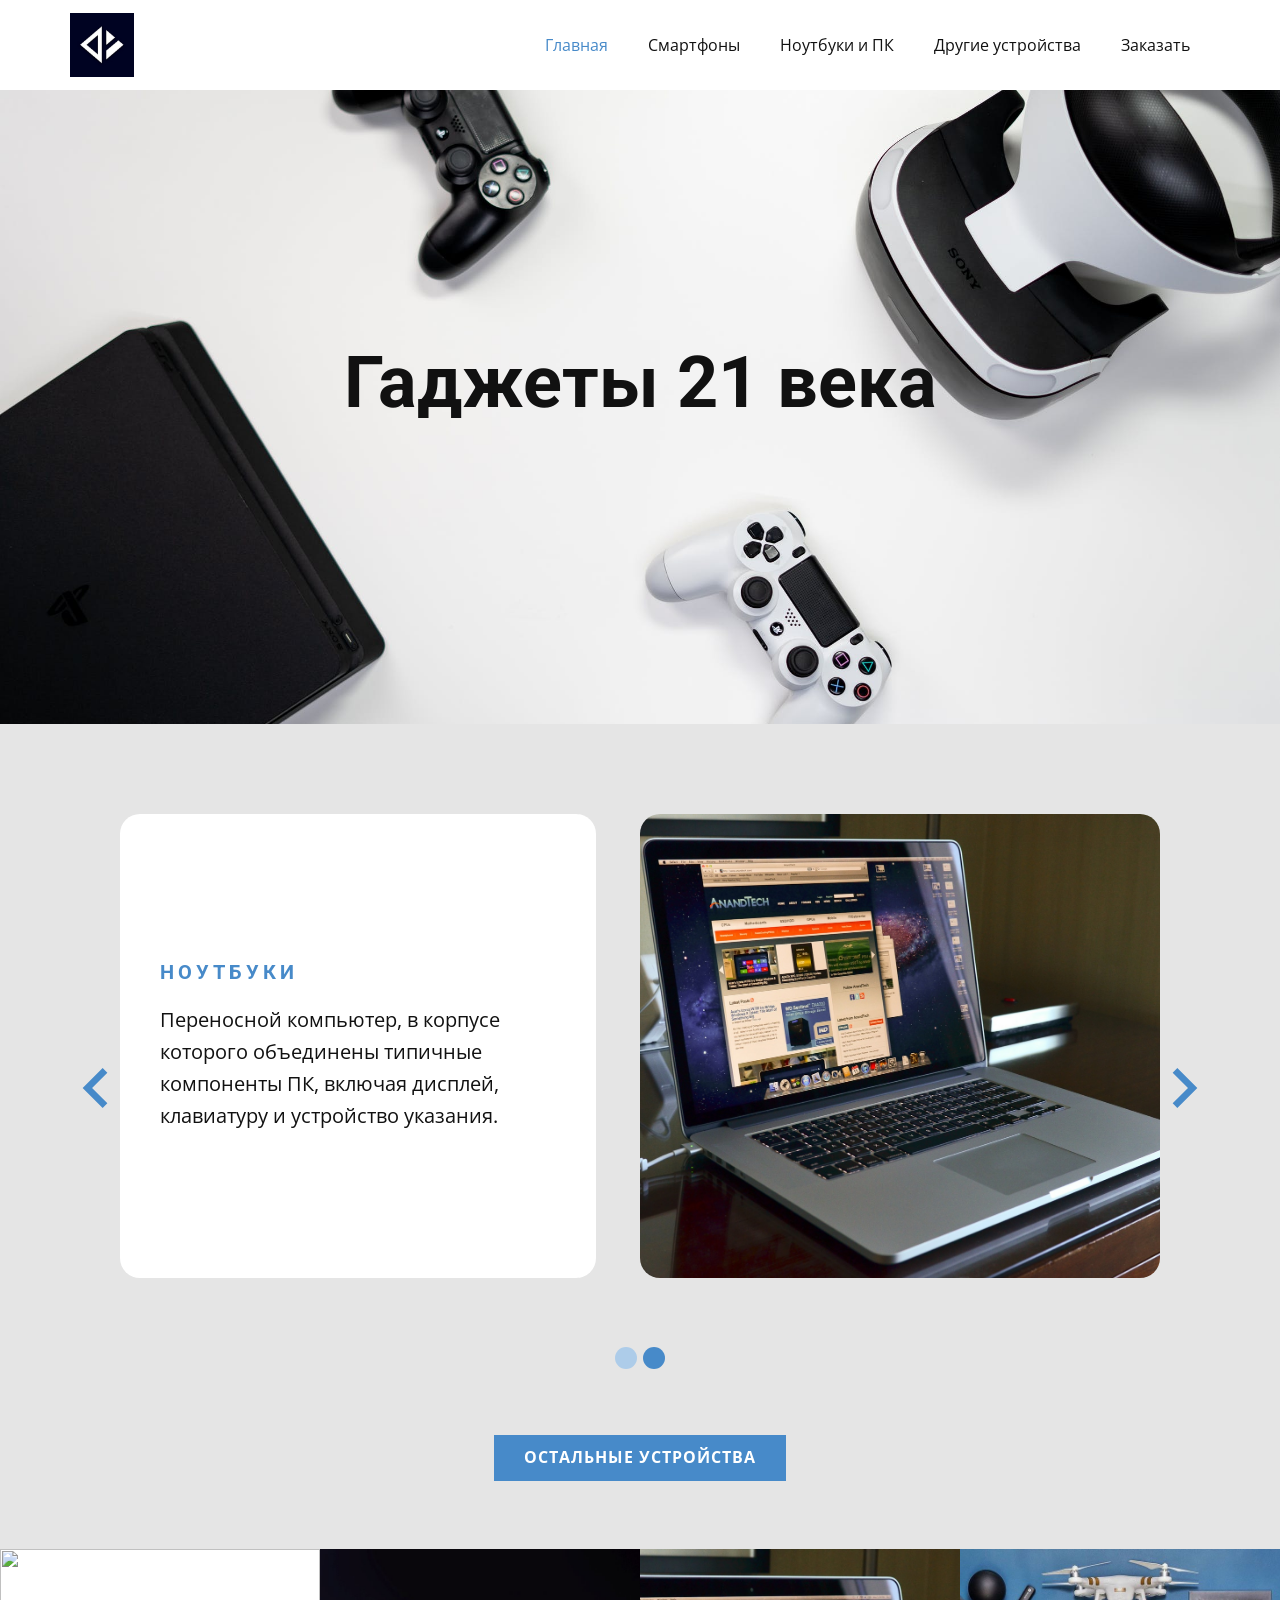
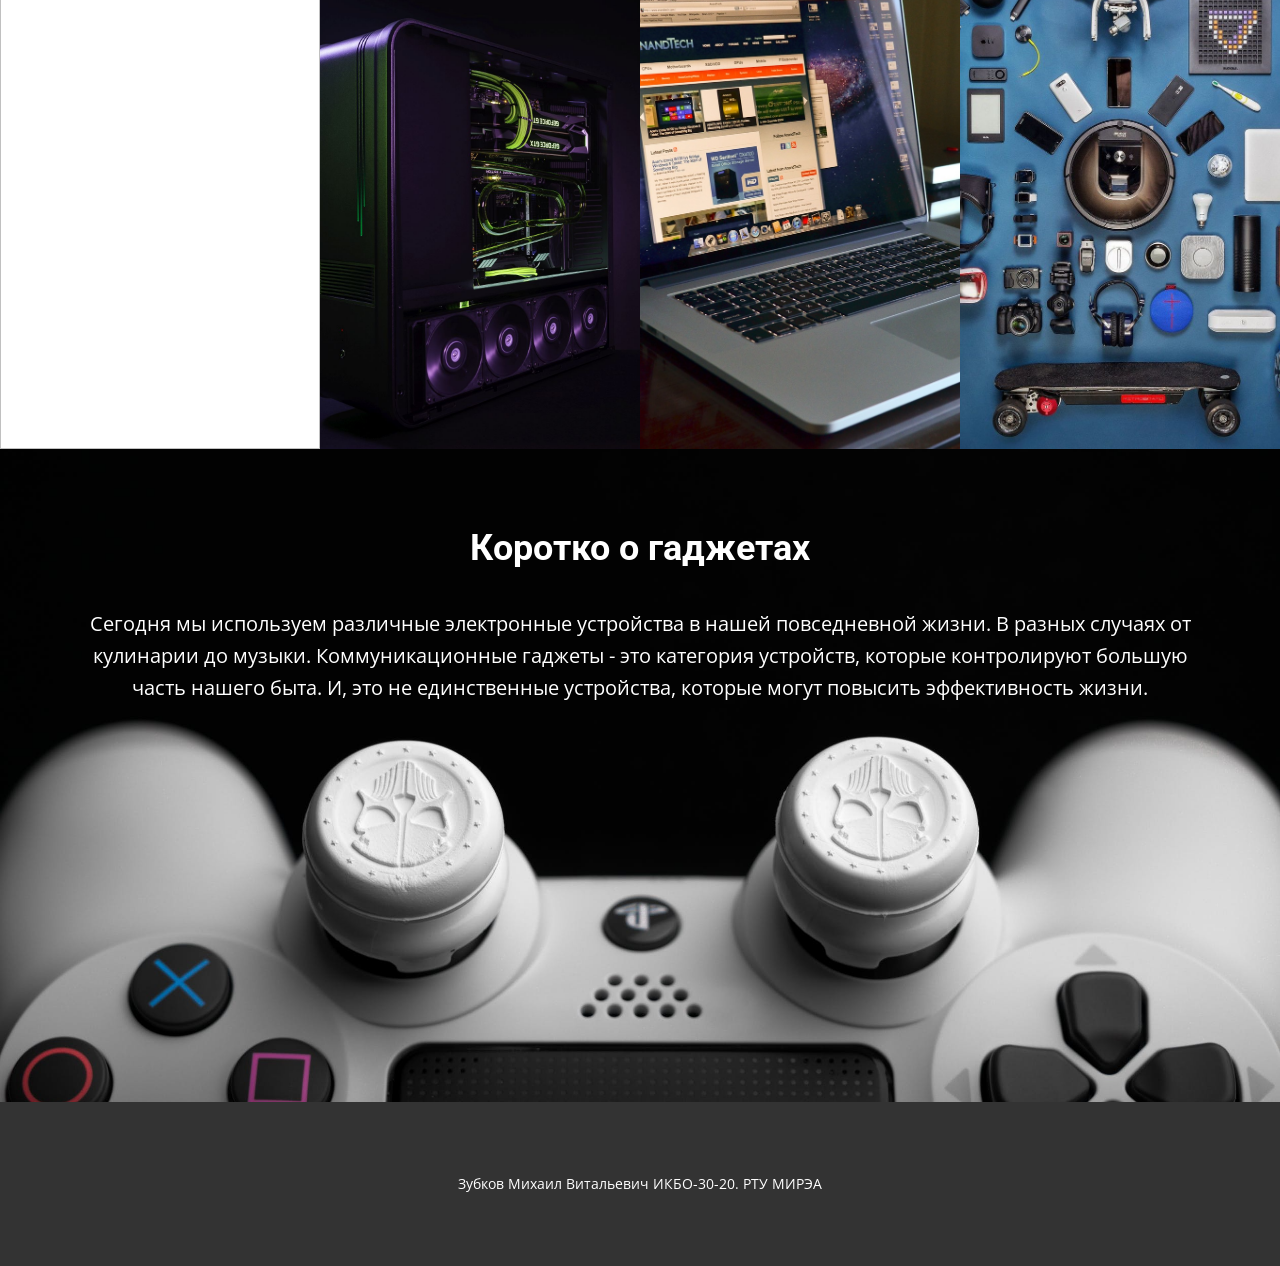
==== Главная.html @ f26ef7a9 "Make Site" ====
<!DOCTYPE html>
<html style="font-size: 16px;">
  <head>
    <meta name="viewport" content="width=device-width, initial-scale=1.0">
    <meta charset="utf-8">
    <meta name="keywords" content="Sign up and get fresh loot for popular games plus more, Our Story, Innovation in the gameindustry, Sign up and get fresh loot for popular games plus more, Game Gadgets, INTUITIVE, Download games and play free games every month.">
    <meta name="description" content="">
    <meta name="page_type" content="np-template-header-footer-from-plugin">
    <title>Главная</title>
    <link rel="stylesheet" href="nicepage.css" media="screen">
<link rel="stylesheet" href="Главная.css" media="screen">
    <script class="u-script" type="text/javascript" src="jquery.js" defer=""></script>
    <script class="u-script" type="text/javascript" src="nicepage.js" defer=""></script>
    <link id="u-theme-google-font" rel="stylesheet" href="https://fonts.googleapis.com/css?family=Roboto:100,100i,300,300i,400,400i,500,500i,700,700i,900,900i|Open+Sans:300,300i,400,400i,600,600i,700,700i,800,800i">
    
    <link rel="icon" href="https://manage.rtuitlab.dev/favicon.ico" type="image/x-icon">
    
    <script type="application/ld+json">{
		"@context": "http://schema.org",
		"@type": "Organization",
		"name": "",
		"logo": "images/MCTCVtNaCW6BbyiQyckxBPMwYhmwpcQS8bOUySHc8Q4OE2UVmwVtZSQzwDUkNX-sAagxTbqT9WUX7rdBka9RyM16.jpg"
}</script>
    <meta name="theme-color" content="#478ac9">
    <meta property="og:title" content="Главная">
    <meta property="og:type" content="website">
  </head>
  <body class="u-body"><header class="u-clearfix u-custom-color-1 u-header u-header" id="sec-bc69"><div class="u-clearfix u-sheet u-sheet-1">
        <div class="u-image u-logo u-image-1" data-image-width="200" data-image-height="200">
            <img src="images/MCTCVtNaCW6BbyiQyckxBPMwYhmwpcQS8bOUySHc8Q4OE2UVmwVtZSQzwDUkNX-sAagxTbqT9WUX7rdBka9RyM16.jpg" class="u-logo-image u-logo-image-1">
        </div>
        <nav class="u-menu u-menu-dropdown u-offcanvas u-menu-1">
          <div class="menu-collapse" style="font-size: 1rem; letter-spacing: 0px;">
            <a class="u-button-style u-custom-left-right-menu-spacing u-custom-padding-bottom u-custom-top-bottom-menu-spacing u-nav-link u-text-active-palette-1-base u-text-hover-palette-2-base" href="#">
              <svg><use xmlns:xlink="http://www.w3.org/1999/xlink" xlink:href="#menu-hamburger"></use></svg>
              <svg version="1.1" xmlns="http://www.w3.org/2000/svg" xmlns:xlink="http://www.w3.org/1999/xlink"><defs><symbol id="menu-hamburger" viewBox="0 0 16 16" style="width: 16px; height: 16px;"><rect y="1" width="16" height="2"></rect><rect y="7" width="16" height="2"></rect><rect y="13" width="16" height="2"></rect>
</symbol>
</defs></svg>
            </a>
          </div>
          <div class="u-custom-menu u-nav-container">
            <ul class="u-nav u-unstyled u-nav-1"><li class="u-nav-item"><a class="u-button-style u-nav-link u-text-active-palette-1-base u-text-hover-palette-2-base" href="Главная.html" style="padding: 10px 20px;">Главная</a>
                </li><li class="u-nav-item"><a class="u-button-style u-nav-link u-text-active-palette-1-base u-text-hover-palette-2-base" href="Смартфоны.html" style="padding: 10px 20px;">Смартфоны</a>
                </li><li class="u-nav-item"><a class="u-button-style u-nav-link u-text-active-palette-1-base u-text-hover-palette-2-base" href="Ноутбуки-и-ПК.html" style="padding: 10px 20px;">Ноутбуки и ПК</a>
                </li><li class="u-nav-item"><a class="u-button-style u-nav-link u-text-active-palette-1-base u-text-hover-palette-2-base" href="Другие-устройства.html" style="padding: 10px 20px;">Другие устройства</a>
                </li><li class="u-nav-item"><a class="u-button-style u-nav-link u-text-active-palette-1-base u-text-hover-palette-2-base" href="Заказать.html" style="padding: 10px 20px;">Заказать</a>
                </li></ul>
          </div>
          <div class="u-custom-menu u-nav-container-collapse">
            <div class="u-black u-container-style u-inner-container-layout u-opacity u-opacity-95 u-sidenav">
              <div class="u-inner-container-layout u-sidenav-overflow">
                <div class="u-menu-close"></div>
                <ul class="u-align-center u-nav u-popupmenu-items u-unstyled u-nav-2"><li class="u-nav-item"><a class="u-button-style u-nav-link" href="Главная.html" style="padding: 10px 20px;">Главная</a>
                    </li><li class="u-nav-item"><a class="u-button-style u-nav-link" href="Смартфоны.html" style="padding: 10px 20px;">Смартфоны</a>
                    </li><li class="u-nav-item"><a class="u-button-style u-nav-link" href="Ноутбуки-и-ПК.html" style="padding: 10px 20px;">Ноутбуки и ПК</a>
                    </li><li class="u-nav-item"><a class="u-button-style u-nav-link" href="Другие-устройства.html" style="padding: 10px 20px;">Другие устройства</a>
                    </li><li class="u-nav-item"><a class="u-button-style u-nav-link" href="Заказать.html" style="padding: 10px 20px;">Заказать</a>
                    </li></ul>
              </div>
            </div>
            <div class="u-black u-menu-overlay u-opacity u-opacity-70"></div>
          </div>
        </nav>
      </div></header>
    <section class="skrollable u-align-center u-clearfix u-image u-section-1" id="carousel_d30c" data-image-width="2250" data-image-height="1500">
      <div class="u-clearfix u-sheet u-sheet-1">
        <h2 class="u-text u-text-1">Гаджеты 21 века</h2>
      </div>
    </section>
    <section class="u-clearfix u-grey-10 u-section-2" id="carousel_ef70">
      <div class="u-clearfix u-sheet u-valign-middle-md u-valign-middle-sm u-valign-middle-xs u-valign-top-lg u-valign-top-xl u-sheet-1">
        <div id="carousel-8d1d" data-interval="3000" data-u-ride="carousel" class="u-carousel u-expanded-width u-slider u-slider-1">
          <ol class="u-absolute-hcenter u-carousel-indicators u-carousel-indicators-1">
            <li data-u-target="#carousel-8d1d" class="u-active u-active-palette-1-base u-hover-palette-1-base u-palette-1-light-2 u-shape-circle" data-u-slide-to="0" style="width: 22px; height: 22px;"></li>
            <li data-u-target="#carousel-8d1d" class="u-active-palette-1-base u-hover-palette-1-base u-palette-1-light-2 u-shape-circle" data-u-slide-to="1" style="width: 22px; height: 22px;"></li>
          </ol>
          <div class="u-carousel-inner" role="listbox">
            <div class="u-active u-carousel-item u-container-style u-slide">
              <div class="u-container-layout u-container-layout-1">
                <div class="u-align-center-md u-align-center-sm u-align-center-xs u-align-left-lg u-align-left-xl u-container-style u-expanded-width-md u-expanded-width-sm u-expanded-width-xs u-group u-radius-20 u-shape-round u-white u-group-1">
                  <div class="u-container-layout u-valign-middle u-container-layout-2">
                    <h3 class="u-text u-text-palette-1-base u-text-1">Телефоны</h3>
                    <p class="u-text u-text-2">Это аппарат, в котором функции сотовой связи сочетаются с функциями компьютера. Это умный телефон с функциями карманного компьютера.</p>
                  </div>
                </div>
                <img src="images/EE79bsfWsAcn0lu.jpg" alt="" class="u-expanded-width-md u-expanded-width-sm u-expanded-width-xs u-image u-image-round u-radius-20 u-image-1" data-image-width="1236" data-image-height="1600" data-href="Смартфоны.html" data-page-id="4600983">
              </div>
            </div>
            <div class="u-carousel-item u-container-style u-expanded-width u-slide">
              <div class="u-container-layout u-container-layout-3">
                <div class="u-align-center-md u-align-center-sm u-align-center-xs u-align-left-lg u-align-left-xl u-container-style u-expanded-width-md u-expanded-width-sm u-expanded-width-xs u-group u-radius-20 u-shape-round u-white u-group-2">
                  <div class="u-container-layout u-valign-middle u-container-layout-4">
                    <h3 class="u-text u-text-palette-1-base u-text-3">Ноутбуки</h3>
                    <p class="u-text u-text-4"> Переносной компьютер, в корпусе которого объединены типичные компоненты ПК, включая дисплей, клавиатуру и устройство указания.</p>
                  </div>
                </div>
                <img src="images/DSC_7407.jpg" alt="" class="u-expanded-width-md u-expanded-width-sm u-expanded-width-xs u-image u-image-round u-radius-20 u-image-2" data-image-width="1600" data-image-height="1059" data-href="Ноутбуки-и-ПК.html" data-page-id="82889008">
              </div>
            </div>
          </div>
          <a class="u-absolute-vcenter u-carousel-control u-carousel-control-prev u-spacing-5 u-text-palette-1-base u-carousel-control-1" href="#carousel-8d1d" role="button" data-u-slide="prev">
            <span aria-hidden="true">
              <svg viewBox="0 0 256 256"><g><polygon points="207.093,30.187 176.907,0 48.907,128 176.907,256 207.093,225.813 109.28,128"></polygon>
</g></svg>
            </span>
            <span class="sr-only">
              <svg viewBox="0 0 256 256"><g><polygon points="207.093,30.187 176.907,0 48.907,128 176.907,256 207.093,225.813 109.28,128"></polygon>
</g></svg>
            </span>
          </a>
          <a class="u-absolute-vcenter u-carousel-control u-carousel-control-next u-spacing-5 u-text-palette-1-base u-carousel-control-2" href="#carousel-8d1d" role="button" data-u-slide="next">
            <span aria-hidden="true">
              <svg viewBox="0 0 306 306"><g id="chevron-right"><polygon points="94.35,0 58.65,35.7 175.95,153 58.65,270.3 94.35,306 247.35,153"></polygon>
</g></svg>
            </span>
            <span class="sr-only">
              <svg viewBox="0 0 306 306"><g id="chevron-right"><polygon points="94.35,0 58.65,35.7 175.95,153 58.65,270.3 94.35,306 247.35,153"></polygon>
</g></svg>
            </span>
          </a>
        </div>
        <a href="Другие-устройства.html" data-page-id="16769671" class="u-align-center u-btn u-button-style u-hover-white u-palette-1-base u-btn-1">Остальные устройства</a>
      </div>
    </section>
    <section class="u-clearfix u-section-3" id="carousel_8992">
      <div class="u-expanded-width u-gallery u-layout-grid u-lightbox u-no-transition u-show-text-on-hover u-gallery-1">
        <div class="u-gallery-inner u-gallery-inner-1">
          <div class="u-effect-fade u-gallery-item" data-href="Смартфоны.html" data-page-id="4600983">
            <div class="u-back-slide" data-image-width="1391" data-image-height="1800">
              <img class="u-back-image u-expanded" src="https://pbs.twimg.com/media/EE79bsfWsAcn0lu.jpg:large">
            </div>
            <div class="u-over-slide u-shading u-over-slide-1">
              <h3 class="u-gallery-heading"></h3>
              <p class="u-gallery-text"></p>
            </div>
          </div>
          <div class="u-effect-fade u-gallery-item u-gallery-item-2" data-href="Ноутбуки-и-ПК.html" data-page-id="82889008">
            <div class="u-back-slide" data-image-width="2000" data-image-height="1500">
              <img class="u-back-image u-expanded" src="images/mbx-open.jpg">
            </div>
            <div class="u-over-slide u-shading u-over-slide-2">
              <h3 class="u-gallery-heading"></h3>
              <p class="u-gallery-text"></p>
            </div>
          </div>
          <div class="u-effect-fade u-gallery-item u-gallery-item-3" data-href="Ноутбуки-и-ПК.html" data-page-id="82889008">
            <div class="u-back-slide" data-image-width="1900" data-image-height="1258">
              <img class="u-back-image u-expanded" src="images/DSC_7407.jpg">
            </div>
            <div class="u-over-slide u-shading u-over-slide-3">
              <h3 class="u-gallery-heading"></h3>
              <p class="u-gallery-text"></p>
            </div>
          </div>
          <div class="u-effect-fade u-gallery-item" data-href="Другие-устройства.html" data-page-id="16769671">
            <div class="u-back-slide" data-image-width="1920" data-image-height="1280">
              <img class="u-back-image u-expanded" src="images/1550339761801.jpg">
            </div>
            <div class="u-over-slide u-shading u-over-slide-4">
              <h3 class="u-gallery-heading"></h3>
              <p class="u-gallery-text"></p>
            </div>
          </div>
        </div>
      </div>
    </section>
    <section class="u-align-center u-clearfix u-image u-section-4" id="carousel_924d" data-image-width="2520" data-image-height="1418">
      <div class="u-clearfix u-sheet u-sheet-1">
        <h2 class="u-text u-text-body-alt-color u-text-1">Коротко о гаджетах</h2>
        <p class="u-text u-text-white u-text-2"> Сегодня мы используем различные электронные устройства в нашей повседневной жизни. В разных случаях от кулинарии до музыки. Коммуникационные гаджеты - это категория устройств, которые контролируют большую часть нашего быта. И, это не единственные устройства, которые могут повысить эффективность жизни.</p>
      </div>
    </section>
    
    
    <footer class="u-align-center u-clearfix u-footer u-grey-80 u-footer" id="sec-95d5"><div class="u-clearfix u-sheet u-valign-middle u-sheet-1">
        <p class="u-small-text u-text u-text-variant u-text-1">Зубков Михаил Витальевич ИКБО-30-20. РТУ МИРЭА</p>
      </div></footer>
  </body>
</html>
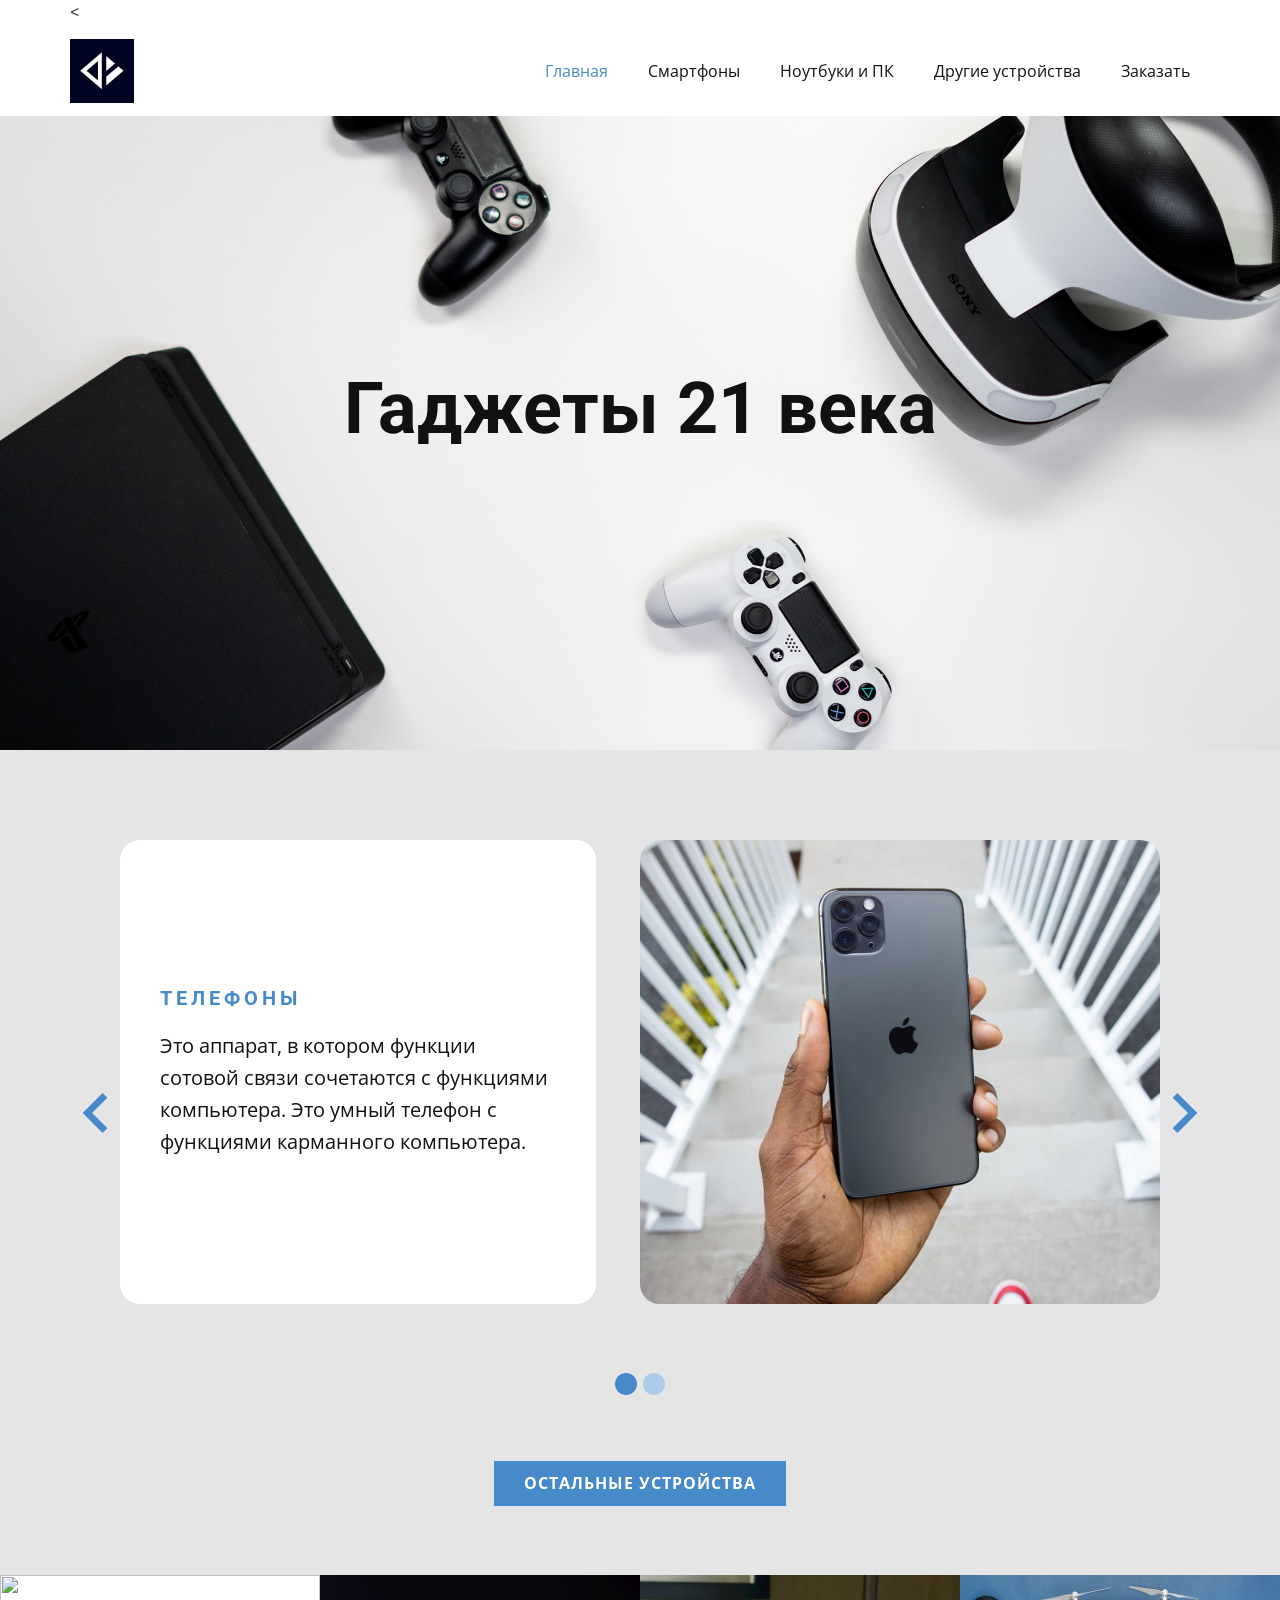
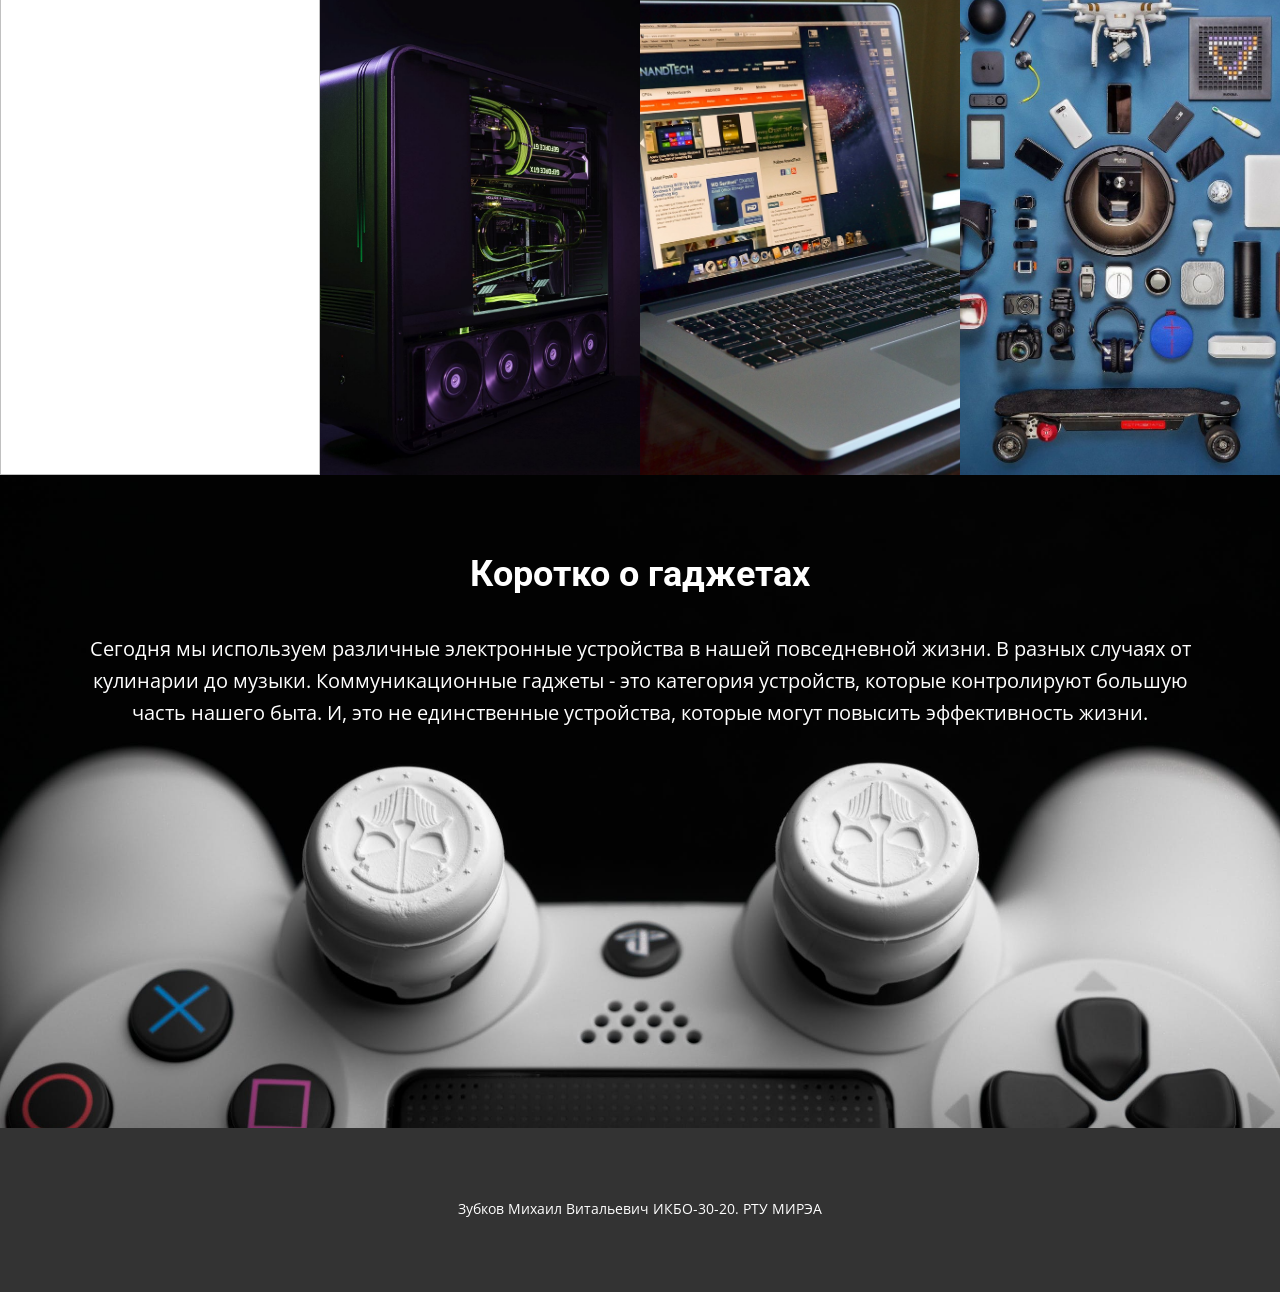
==== commit a21057f3: "Fix 5" ====
--- a/Главная.html
+++ b/Главная.html
@@ -26,9 +26,9 @@
     <meta property="og:type" content="website">
   </head>
   <body class="u-body"><header class="u-clearfix u-custom-color-1 u-header u-header" id="sec-bc69"><div class="u-clearfix u-sheet u-sheet-1">
-        <div class="u-image u-logo u-image-1" data-image-width="200" data-image-height="200">
+        <<a href="https://s1ngle0f.github.io/Site1" class="u-image u-logo u-image-1" data-image-width="200" data-image-height="200">
             <img src="images/MCTCVtNaCW6BbyiQyckxBPMwYhmwpcQS8bOUySHc8Q4OE2UVmwVtZSQzwDUkNX-sAagxTbqT9WUX7rdBka9RyM16.jpg" class="u-logo-image u-logo-image-1">
-        </div>
+        </a>
         <nav class="u-menu u-menu-dropdown u-offcanvas u-menu-1">
           <div class="menu-collapse" style="font-size: 1rem; letter-spacing: 0px;">
             <a class="u-button-style u-custom-left-right-menu-spacing u-custom-padding-bottom u-custom-top-bottom-menu-spacing u-nav-link u-text-active-palette-1-base u-text-hover-palette-2-base" href="#">
@@ -39,7 +39,8 @@
             </a>
           </div>
           <div class="u-custom-menu u-nav-container">
-            <ul class="u-nav u-unstyled u-nav-1"><li class="u-nav-item"><a class="u-button-style u-nav-link u-text-active-palette-1-base u-text-hover-palette-2-base" href="Главная.html" style="padding: 10px 20px;">Главная</a>
+            <ul class="u-nav u-unstyled u-nav-1">
+                <li class="u-nav-item"><a class="u-button-style u-nav-link u-text-active-palette-1-base u-text-hover-palette-2-base" href="Главная.html" style="padding: 10px 20px;">Главная</a>
                 </li><li class="u-nav-item"><a class="u-button-style u-nav-link u-text-active-palette-1-base u-text-hover-palette-2-base" href="Смартфоны.html" style="padding: 10px 20px;">Смартфоны</a>
                 </li><li class="u-nav-item"><a class="u-button-style u-nav-link u-text-active-palette-1-base u-text-hover-palette-2-base" href="Ноутбуки-и-ПК.html" style="padding: 10px 20px;">Ноутбуки и ПК</a>
                 </li><li class="u-nav-item"><a class="u-button-style u-nav-link u-text-active-palette-1-base u-text-hover-palette-2-base" href="Другие-устройства.html" style="padding: 10px 20px;">Другие устройства</a>
--- a/nicepage.css
+++ b/nicepage.css
@@ -1,101 +1,141 @@
-/*begin-commonstyles library*//*!
+/*begin-commonstyles library*/ /*!
  * froala_editor v4.0.6 (https://www.froala.com/wysiwyg-editor)
  * License https://froala.com/wysiwyg-editor/terms/
  * Copyright 2014-2021 Froala Labs
  */
 
 .fr-clearfix::after {
-  clear: both;
-  display: block;
-  content: "";
-  height: 0; }
+    clear: both;
+    display: block;
+    content: "";
+    height: 0;
+}
 
 .fr-hide-by-clipping {
-  position: absolute;
-  width: 1px;
-  height: 1px;
-  padding: 0;
-  margin: -1px;
-  overflow: hidden;
-  clip: rect(0, 0, 0, 0);
-  border: 0; }
+    position: absolute;
+    width: 1px;
+    height: 1px;
+    padding: 0;
+    margin: -1px;
+    overflow: hidden;
+    clip: rect(0, 0, 0, 0);
+    border: 0;
+}
 
 .fr-view img.fr-rounded, .fr-view .fr-img-caption.fr-rounded img {
-  border-radius: 10px;
-  -moz-border-radius: 10px;
-  -webkit-border-radius: 10px;
-  -moz-background-clip: padding;
-  -webkit-background-clip: padding-box;
-  background-clip: padding-box; }
+    border-radius: 10px;
+    -moz-border-radius: 10px;
+    -webkit-border-radius: 10px;
+    -moz-background-clip: padding;
+    -webkit-background-clip: padding-box;
+    background-clip: padding-box;
+}
 
 .fr-view img.fr-shadow, .fr-view .fr-img-caption.fr-shadow img {
-  -webkit-box-shadow: 10px 10px 5px 0px #cccccc;
-  -moz-box-shadow: 10px 10px 5px 0px #cccccc;
-  box-shadow: 10px 10px 5px 0px #cccccc; }
+    -webkit-box-shadow: 10px 10px 5px 0px #cccccc;
+    -moz-box-shadow: 10px 10px 5px 0px #cccccc;
+    box-shadow: 10px 10px 5px 0px #cccccc;
+}
 
 .fr-view img.fr-bordered, .fr-view .fr-img-caption.fr-bordered img {
-  border: solid 5px #CCC; }
+    border: solid 5px #CCC;
+}
 
 .fr-view img.fr-bordered {
-  -webkit-box-sizing: content-box;
-  -moz-box-sizing: content-box;
-  box-sizing: content-box; }
+    -webkit-box-sizing: content-box;
+    -moz-box-sizing: content-box;
+    box-sizing: content-box;
+}
 
 .fr-view .fr-img-caption.fr-bordered img {
-  -webkit-box-sizing: border-box;
-  -moz-box-sizing: border-box;
-  box-sizing: border-box; }
+    -webkit-box-sizing: border-box;
+    -moz-box-sizing: border-box;
+    box-sizing: border-box;
+}
 
 .fr-view {
-  word-wrap: break-word; }
-  .fr-view span[style~="color:"] a {
-    color: inherit; }
-  .fr-view strong {
-    font-weight: 700; }
-  .fr-view table[border='0'] td:not([class]), .fr-view table[border='0'] th:not([class]), .fr-view table[border='0'] td[class=""], .fr-view table[border='0'] th[class=""] {
-    border-width: 0px; }
-  .fr-view table {
-    border: none;
-    border-collapse: collapse;
-    empty-cells: show;
-    max-width: 100%; }
-    .fr-view table td {
-      min-width: 5px; }
-    .fr-view table.fr-dashed-borders td, .fr-view table.fr-dashed-borders th {
-      border-style: dashed; }
-    .fr-view table.fr-alternate-rows tbody tr:nth-child(2n) {
-      background: whitesmoke; }
-    .fr-view table td, .fr-view table th {
-      border: 1px solid #DDD; }
-      .fr-view table td:empty, .fr-view table th:empty {
-        height: 20px; }
-      .fr-view table td.fr-highlighted, .fr-view table th.fr-highlighted {
-        border: 1px double red; }
-      .fr-view table td.fr-thick, .fr-view table th.fr-thick {
-        border-width: 2px; }
-    .fr-view table th {
-      background: #ececec; }
-  .fr-view hr {
-    clear: both;
-    user-select: none;
-    -o-user-select: none;
-    -moz-user-select: none;
-    -khtml-user-select: none;
-    -webkit-user-select: none;
-    -ms-user-select: none;
-    break-after: always;
-    page-break-after: always; }
-  .fr-view .fr-file {
-    position: relative; }
-    .fr-view .fr-file::after {
-      position: relative;
-      content: "\1F4CE";
-      font-weight: normal; }
-  .fr-view pre {
-    white-space: pre-wrap;
     word-wrap: break-word;
-    overflow: visible; }
-/*  .fr-view[dir="rtl"] blockquote {
+}
+
+    .fr-view span[style~="color:"] a {
+        color: inherit;
+    }
+
+    .fr-view strong {
+        font-weight: 700;
+    }
+
+    .fr-view table[border='0'] td:not([class]), .fr-view table[border='0'] th:not([class]), .fr-view table[border='0'] td[class=""], .fr-view table[border='0'] th[class=""] {
+        border-width: 0px;
+    }
+
+    .fr-view table {
+        border: none;
+        border-collapse: collapse;
+        empty-cells: show;
+        max-width: 100%;
+    }
+
+        .fr-view table td {
+            min-width: 5px;
+        }
+
+        .fr-view table.fr-dashed-borders td, .fr-view table.fr-dashed-borders th {
+            border-style: dashed;
+        }
+
+        .fr-view table.fr-alternate-rows tbody tr:nth-child(2n) {
+            background: whitesmoke;
+        }
+
+        .fr-view table td, .fr-view table th {
+            border: 1px solid #DDD;
+        }
+
+            .fr-view table td:empty, .fr-view table th:empty {
+                height: 20px;
+            }
+
+            .fr-view table td.fr-highlighted, .fr-view table th.fr-highlighted {
+                border: 1px double red;
+            }
+
+            .fr-view table td.fr-thick, .fr-view table th.fr-thick {
+                border-width: 2px;
+            }
+
+        .fr-view table th {
+            background: #ececec;
+        }
+
+    .fr-view hr {
+        clear: both;
+        user-select: none;
+        -o-user-select: none;
+        -moz-user-select: none;
+        -khtml-user-select: none;
+        -webkit-user-select: none;
+        -ms-user-select: none;
+        break-after: always;
+        page-break-after: always;
+    }
+
+    .fr-view .fr-file {
+        position: relative;
+    }
+
+        .fr-view .fr-file::after {
+            position: relative;
+            content: "\1F4CE";
+            font-weight: normal;
+        }
+
+    .fr-view pre {
+        white-space: pre-wrap;
+        word-wrap: break-word;
+        overflow: visible;
+    }
+    /*  .fr-view[dir="rtl"] blockquote {
     border-left: none;
     border-right: solid 2px #5E35B1;
     margin-right: 0;
@@ -116,251 +156,364 @@
       .fr-view blockquote blockquote blockquote {
         border-color: #43A047;
         color: #43A047; } */
-  .fr-view span.fr-emoticon {
-    font-weight: normal;
-    font-family: "Apple Color Emoji","Segoe UI Emoji","NotoColorEmoji","Segoe UI Symbol","Android Emoji","EmojiSymbols";
-    display: inline;
-    line-height: 0; }
-    .fr-view span.fr-emoticon.fr-emoticon-img {
-      background-repeat: no-repeat !important;
-      font-size: inherit;
-      height: 1em;
-      width: 1em;
-      min-height: 20px;
-      min-width: 20px;
-      display: inline-block;
-      margin: -.1em .1em .1em;
-      line-height: 1;
-      vertical-align: middle; }
-  .fr-view .fr-text-gray {
-    color: #AAA !important; }
-  .fr-view .fr-text-bordered {
-    border-top: solid 1px #222;
-    border-bottom: solid 1px #222;
-    padding: 10px 0; }
-  .fr-view .fr-text-spaced {
-    letter-spacing: 1px; }
-  .fr-view .fr-text-uppercase {
-    text-transform: uppercase; }
-  .fr-view .fr-class-highlighted {
-    background-color: #ffff00; }
-  .fr-view .fr-class-code {
-    border-color: #cccccc;
-    border-radius: 2px;
-    -moz-border-radius: 2px;
-    -webkit-border-radius: 2px;
-    -moz-background-clip: padding;
-    -webkit-background-clip: padding-box;
-    background-clip: padding-box;
-    background: #f5f5f5;
-    padding: 10px;
-    font-family: "Courier New", Courier, monospace; }
-  .fr-view .fr-class-transparency {
-    opacity: 0.5; }
-  .fr-view img {
-    position: relative;
-    max-width: 100%; }
-    .fr-view img.fr-dib {
-      margin: 10px auto;
-      display: block;
-      float: none;
-      vertical-align: top; }
-      .fr-view img.fr-dib.fr-fil {
-        margin-left: 0;
-        text-align: left; }
-      .fr-view img.fr-dib.fr-fir {
-        margin-right: 0;
-        text-align: right; }
-    .fr-view img.fr-dii {
-      display: inline-block;
-      float: none;
-      vertical-align: bottom;
-      margin-left: 5px;
-      margin-right: 5px;
-      max-width: calc(100% - (2 * 5px)); }
-      .fr-view img.fr-dii.fr-fil {
-        float: left;
-        margin: 10px 15px 10px 0;
-        max-width: calc(100% - 5px); }
-      .fr-view img.fr-dii.fr-fir {
-        float: right;
-        margin: 10px 0 10px 15px;
-        max-width: calc(100% - 5px); }
-  .fr-view span.fr-img-caption {
-    position: relative;
-    max-width: 100%; }
-    .fr-view span.fr-img-caption.fr-dib {
-      margin: 5px auto;
-      display: block;
-      float: none;
-      vertical-align: top; }
-      .fr-view span.fr-img-caption.fr-dib.fr-fil {
-        margin-left: 0;
-        text-align: left; }
-      .fr-view span.fr-img-caption.fr-dib.fr-fir {
-        margin-right: 0;
-        text-align: right; }
-    .fr-view span.fr-img-caption.fr-dii {
-      display: inline-block;
-      float: none;
-      vertical-align: bottom;
-      margin-left: 5px;
-      margin-right: 5px;
-      max-width: calc(100% - (2 * 5px)); }
-      .fr-view span.fr-img-caption.fr-dii.fr-fil {
-        float: left;
-        margin: 5px 5px 5px 0;
-        max-width: calc(100% - 5px); }
-      .fr-view span.fr-img-caption.fr-dii.fr-fir {
-        float: right;
-        margin: 5px 0 5px 5px;
-        max-width: calc(100% - 5px); }
-  .fr-view .fr-video {
-    text-align: center;
-    position: relative; }
-    .fr-view .fr-video.fr-rv {
-      padding-bottom: 56.25%;
-      padding-top: 30px;
-      height: 0;
-      overflow: hidden; }
-      .fr-view .fr-video.fr-rv > iframe, .fr-view .fr-video.fr-rv object, .fr-view .fr-video.fr-rv embed {
-        position: absolute !important;
-        top: 0;
-        left: 0;
-        width: 100%;
-        height: 100%; }
-    .fr-view .fr-video > * {
-      -webkit-box-sizing: content-box;
-      -moz-box-sizing: content-box;
-      box-sizing: content-box;
-      max-width: 100%;
-      border: none; }
-    .fr-view .fr-video.fr-dvb {
-      display: block;
-      clear: both; }
-      .fr-view .fr-video.fr-dvb.fr-fvl {
-        text-align: left; }
-      .fr-view .fr-video.fr-dvb.fr-fvr {
-        text-align: right; }
-    .fr-view .fr-video.fr-dvi {
-      display: inline-block; }
-      .fr-view .fr-video.fr-dvi.fr-fvl {
-        float: left; }
-      .fr-view .fr-video.fr-dvi.fr-fvr {
-        float: right; }
-  .fr-view a.fr-strong {
-    font-weight: 700; }
-  .fr-view a.fr-green {
-    color: green; }
-  .fr-view .fr-img-caption {
-    text-align: center; }
-    .fr-view .fr-img-caption .fr-img-wrap {
-      padding: 0;
-      margin: auto;
-      text-align: center;
-      width: 100%; }
-      .fr-view .fr-img-caption .fr-img-wrap a {
-        display: block; }
-      .fr-view .fr-img-caption .fr-img-wrap img {
-        display: block;
-        margin: auto;
-        width: 100%; }
-      .fr-view .fr-img-caption .fr-img-wrap > span {
-        margin: auto;
-        display: block;
-        padding: 5px 5px 10px;
-        font-size: 14px;
-        font-weight: initial;
-        -webkit-box-sizing: border-box;
-        -moz-box-sizing: border-box;
-        box-sizing: border-box;
-        -webkit-opacity: 0.9;
-        -moz-opacity: 0.9;
-        opacity: 0.9;
-        -ms-filter: "progid:DXImageTransform.Microsoft.Alpha(Opacity=0)";
-        width: 100%;
-        text-align: center; }
-  .fr-view button.fr-rounded, .fr-view input.fr-rounded, .fr-view textarea.fr-rounded {
-    border-radius: 10px;
-    -moz-border-radius: 10px;
-    -webkit-border-radius: 10px;
-    -moz-background-clip: padding;
-    -webkit-background-clip: padding-box;
-    background-clip: padding-box; }
-  .fr-view button.fr-large, .fr-view input.fr-large, .fr-view textarea.fr-large {
-    font-size: 24px; }
+    .fr-view span.fr-emoticon {
+        font-weight: normal;
+        font-family: "Apple Color Emoji","Segoe UI Emoji","NotoColorEmoji","Segoe UI Symbol","Android Emoji","EmojiSymbols";
+        display: inline;
+        line-height: 0;
+    }
+
+        .fr-view span.fr-emoticon.fr-emoticon-img {
+            background-repeat: no-repeat !important;
+            font-size: inherit;
+            height: 1em;
+            width: 1em;
+            min-height: 20px;
+            min-width: 20px;
+            display: inline-block;
+            margin: -.1em .1em .1em;
+            line-height: 1;
+            vertical-align: middle;
+        }
+
+    .fr-view .fr-text-gray {
+        color: #AAA !important;
+    }
+
+    .fr-view .fr-text-bordered {
+        border-top: solid 1px #222;
+        border-bottom: solid 1px #222;
+        padding: 10px 0;
+    }
+
+    .fr-view .fr-text-spaced {
+        letter-spacing: 1px;
+    }
+
+    .fr-view .fr-text-uppercase {
+        text-transform: uppercase;
+    }
+
+    .fr-view .fr-class-highlighted {
+        background-color: #ffff00;
+    }
+
+    .fr-view .fr-class-code {
+        border-color: #cccccc;
+        border-radius: 2px;
+        -moz-border-radius: 2px;
+        -webkit-border-radius: 2px;
+        -moz-background-clip: padding;
+        -webkit-background-clip: padding-box;
+        background-clip: padding-box;
+        background: #f5f5f5;
+        padding: 10px;
+        font-family: "Courier New", Courier, monospace;
+    }
+
+    .fr-view .fr-class-transparency {
+        opacity: 0.5;
+    }
+
+    .fr-view img {
+        position: relative;
+        max-width: 100%;
+    }
+
+        .fr-view img.fr-dib {
+            margin: 10px auto;
+            display: block;
+            float: none;
+            vertical-align: top;
+        }
+
+            .fr-view img.fr-dib.fr-fil {
+                margin-left: 0;
+                text-align: left;
+            }
+
+            .fr-view img.fr-dib.fr-fir {
+                margin-right: 0;
+                text-align: right;
+            }
+
+        .fr-view img.fr-dii {
+            display: inline-block;
+            float: none;
+            vertical-align: bottom;
+            margin-left: 5px;
+            margin-right: 5px;
+            max-width: calc(100% - (2 * 5px));
+        }
+
+            .fr-view img.fr-dii.fr-fil {
+                float: left;
+                margin: 10px 15px 10px 0;
+                max-width: calc(100% - 5px);
+            }
+
+            .fr-view img.fr-dii.fr-fir {
+                float: right;
+                margin: 10px 0 10px 15px;
+                max-width: calc(100% - 5px);
+            }
+
+    .fr-view span.fr-img-caption {
+        position: relative;
+        max-width: 100%;
+    }
+
+        .fr-view span.fr-img-caption.fr-dib {
+            margin: 5px auto;
+            display: block;
+            float: none;
+            vertical-align: top;
+        }
+
+            .fr-view span.fr-img-caption.fr-dib.fr-fil {
+                margin-left: 0;
+                text-align: left;
+            }
+
+            .fr-view span.fr-img-caption.fr-dib.fr-fir {
+                margin-right: 0;
+                text-align: right;
+            }
+
+        .fr-view span.fr-img-caption.fr-dii {
+            display: inline-block;
+            float: none;
+            vertical-align: bottom;
+            margin-left: 5px;
+            margin-right: 5px;
+            max-width: calc(100% - (2 * 5px));
+        }
+
+            .fr-view span.fr-img-caption.fr-dii.fr-fil {
+                float: left;
+                margin: 5px 5px 5px 0;
+                max-width: calc(100% - 5px);
+            }
+
+            .fr-view span.fr-img-caption.fr-dii.fr-fir {
+                float: right;
+                margin: 5px 0 5px 5px;
+                max-width: calc(100% - 5px);
+            }
+
+    .fr-view .fr-video {
+        text-align: center;
+        position: relative;
+    }
+
+        .fr-view .fr-video.fr-rv {
+            padding-bottom: 56.25%;
+            padding-top: 30px;
+            height: 0;
+            overflow: hidden;
+        }
+
+            .fr-view .fr-video.fr-rv > iframe, .fr-view .fr-video.fr-rv object, .fr-view .fr-video.fr-rv embed {
+                position: absolute !important;
+                top: 0;
+                left: 0;
+                width: 100%;
+                height: 100%;
+            }
+
+        .fr-view .fr-video > * {
+            -webkit-box-sizing: content-box;
+            -moz-box-sizing: content-box;
+            box-sizing: content-box;
+            max-width: 100%;
+            border: none;
+        }
+
+        .fr-view .fr-video.fr-dvb {
+            display: block;
+            clear: both;
+        }
+
+            .fr-view .fr-video.fr-dvb.fr-fvl {
+                text-align: left;
+            }
+
+            .fr-view .fr-video.fr-dvb.fr-fvr {
+                text-align: right;
+            }
+
+        .fr-view .fr-video.fr-dvi {
+            display: inline-block;
+        }
+
+            .fr-view .fr-video.fr-dvi.fr-fvl {
+                float: left;
+            }
+
+            .fr-view .fr-video.fr-dvi.fr-fvr {
+                float: right;
+            }
+
+    .fr-view a.fr-strong {
+        font-weight: 700;
+    }
+
+    .fr-view a.fr-green {
+        color: green;
+    }
+
+    .fr-view .fr-img-caption {
+        text-align: center;
+    }
+
+        .fr-view .fr-img-caption .fr-img-wrap {
+            padding: 0;
+            margin: auto;
+            text-align: center;
+            width: 100%;
+        }
+
+            .fr-view .fr-img-caption .fr-img-wrap a {
+                display: block;
+            }
+
+            .fr-view .fr-img-caption .fr-img-wrap img {
+                display: block;
+                margin: auto;
+                width: 100%;
+            }
+
+            .fr-view .fr-img-caption .fr-img-wrap > span {
+                margin: auto;
+                display: block;
+                padding: 5px 5px 10px;
+                font-size: 14px;
+                font-weight: initial;
+                -webkit-box-sizing: border-box;
+                -moz-box-sizing: border-box;
+                box-sizing: border-box;
+                -webkit-opacity: 0.9;
+                -moz-opacity: 0.9;
+                opacity: 0.9;
+                -ms-filter: "progid:DXImageTransform.Microsoft.Alpha(Opacity=0)";
+                width: 100%;
+                text-align: center;
+            }
+
+    .fr-view button.fr-rounded, .fr-view input.fr-rounded, .fr-view textarea.fr-rounded {
+        border-radius: 10px;
+        -moz-border-radius: 10px;
+        -webkit-border-radius: 10px;
+        -moz-background-clip: padding;
+        -webkit-background-clip: padding-box;
+        background-clip: padding-box;
+    }
+
+    .fr-view button.fr-large, .fr-view input.fr-large, .fr-view textarea.fr-large {
+        font-size: 24px;
+    }
 
 /**
  * Image style.
  */
 a.fr-view.fr-strong {
-  font-weight: 700; }
+    font-weight: 700;
+}
+
 a.fr-view.fr-green {
-  color: green; }
+    color: green;
+}
 
 /**
  * Link style.
  */
 img.fr-view {
-  position: relative;
-  max-width: 100%; }
-  img.fr-view.fr-dib {
-    margin: 5px auto;
-    display: block;
-    float: none;
-    vertical-align: top; }
-    img.fr-view.fr-dib.fr-fil {
-      margin-left: 0;
-      text-align: left; }
-    img.fr-view.fr-dib.fr-fir {
-      margin-right: 0;
-      text-align: right; }
-  img.fr-view.fr-dii {
-    display: inline-block;
-    float: none;
-    vertical-align: bottom;
-    margin-left: 5px;
-    margin-right: 5px;
-    max-width: calc(100% - (2 * 5px)); }
-    img.fr-view.fr-dii.fr-fil {
-      float: left;
-      margin: 5px 5px 5px 0;
-      max-width: calc(100% - 5px); }
-    img.fr-view.fr-dii.fr-fir {
-      float: right;
-      margin: 5px 0 5px 5px;
-      max-width: calc(100% - 5px); }
+    position: relative;
+    max-width: 100%;
+}
+
+    img.fr-view.fr-dib {
+        margin: 5px auto;
+        display: block;
+        float: none;
+        vertical-align: top;
+    }
+
+        img.fr-view.fr-dib.fr-fil {
+            margin-left: 0;
+            text-align: left;
+        }
+
+        img.fr-view.fr-dib.fr-fir {
+            margin-right: 0;
+            text-align: right;
+        }
+
+    img.fr-view.fr-dii {
+        display: inline-block;
+        float: none;
+        vertical-align: bottom;
+        margin-left: 5px;
+        margin-right: 5px;
+        max-width: calc(100% - (2 * 5px));
+    }
+
+        img.fr-view.fr-dii.fr-fil {
+            float: left;
+            margin: 5px 5px 5px 0;
+            max-width: calc(100% - 5px);
+        }
+
+        img.fr-view.fr-dii.fr-fir {
+            float: right;
+            margin: 5px 0 5px 5px;
+            max-width: calc(100% - 5px);
+        }
 
 span.fr-img-caption.fr-view {
-  position: relative;
-  max-width: 100%; }
-  span.fr-img-caption.fr-view.fr-dib {
-    margin: 5px auto;
-    display: block;
-    float: none;
-    vertical-align: top; }
-    span.fr-img-caption.fr-view.fr-dib.fr-fil {
-      margin-left: 0;
-      text-align: left; }
-    span.fr-img-caption.fr-view.fr-dib.fr-fir {
-      margin-right: 0;
-      text-align: right; }
-  span.fr-img-caption.fr-view.fr-dii {
-    display: inline-block;
-    float: none;
-    vertical-align: bottom;
-    margin-left: 5px;
-    margin-right: 5px;
-    max-width: calc(100% - (2 * 5px)); }
-    span.fr-img-caption.fr-view.fr-dii.fr-fil {
-      float: left;
-      margin: 5px 5px 5px 0;
-      max-width: calc(100% - 5px); }
-    span.fr-img-caption.fr-view.fr-dii.fr-fir {
-      float: right;
-      margin: 5px 0 5px 5px;
-      max-width: calc(100% - 5px); }
-/*end-commonstyles library*//*begin-commonstyles library*/@charset "UTF-8";
+    position: relative;
+    max-width: 100%;
+}
+
+    span.fr-img-caption.fr-view.fr-dib {
+        margin: 5px auto;
+        display: block;
+        float: none;
+        vertical-align: top;
+    }
+
+        span.fr-img-caption.fr-view.fr-dib.fr-fil {
+            margin-left: 0;
+            text-align: left;
+        }
+
+        span.fr-img-caption.fr-view.fr-dib.fr-fir {
+            margin-right: 0;
+            text-align: right;
+        }
+
+    span.fr-img-caption.fr-view.fr-dii {
+        display: inline-block;
+        float: none;
+        vertical-align: bottom;
+        margin-left: 5px;
+        margin-right: 5px;
+        max-width: calc(100% - (2 * 5px));
+    }
+
+        span.fr-img-caption.fr-view.fr-dii.fr-fil {
+            float: left;
+            margin: 5px 5px 5px 0;
+            max-width: calc(100% - 5px);
+        }
+
+        span.fr-img-caption.fr-view.fr-dii.fr-fir {
+            float: right;
+            margin: 5px 0 5px 5px;
+            max-width: calc(100% - 5px);
+        }
+/*end-commonstyles library*/ /*begin-commonstyles library*/
+@charset "UTF-8";
 
 /*!
  * animate.css -https://daneden.github.io/animate.css/
@@ -371,3629 +524,3515 @@
  */
 
 @-webkit-keyframes bounce {
-  from,
-  20%,
-  53%,
-  80%,
-  to {
-    -webkit-animation-timing-function: cubic-bezier(0.215, 0.61, 0.355, 1);
-    animation-timing-function: cubic-bezier(0.215, 0.61, 0.355, 1);
-    -webkit-transform: translate3d(0, 0, 0);
-    transform: translate3d(0, 0, 0);
-  }
-
-  40%,
-  43% {
-    -webkit-animation-timing-function: cubic-bezier(0.755, 0.05, 0.855, 0.06);
-    animation-timing-function: cubic-bezier(0.755, 0.05, 0.855, 0.06);
-    -webkit-transform: translate3d(0, -30px, 0);
-    transform: translate3d(0, -30px, 0);
-  }
-
-  70% {
-    -webkit-animation-timing-function: cubic-bezier(0.755, 0.05, 0.855, 0.06);
-    animation-timing-function: cubic-bezier(0.755, 0.05, 0.855, 0.06);
-    -webkit-transform: translate3d(0, -15px, 0);
-    transform: translate3d(0, -15px, 0);
-  }
-
-  90% {
-    -webkit-transform: translate3d(0, -4px, 0);
-    transform: translate3d(0, -4px, 0);
-  }
+    from, 20%, 53%, 80%, to {
+        -webkit-animation-timing-function: cubic-bezier(0.215, 0.61, 0.355, 1);
+        animation-timing-function: cubic-bezier(0.215, 0.61, 0.355, 1);
+        -webkit-transform: translate3d(0, 0, 0);
+        transform: translate3d(0, 0, 0);
+    }
+
+    40%, 43% {
+        -webkit-animation-timing-function: cubic-bezier(0.755, 0.05, 0.855, 0.06);
+        animation-timing-function: cubic-bezier(0.755, 0.05, 0.855, 0.06);
+        -webkit-transform: translate3d(0, -30px, 0);
+        transform: translate3d(0, -30px, 0);
+    }
+
+    70% {
+        -webkit-animation-timing-function: cubic-bezier(0.755, 0.05, 0.855, 0.06);
+        animation-timing-function: cubic-bezier(0.755, 0.05, 0.855, 0.06);
+        -webkit-transform: translate3d(0, -15px, 0);
+        transform: translate3d(0, -15px, 0);
+    }
+
+    90% {
+        -webkit-transform: translate3d(0, -4px, 0);
+        transform: translate3d(0, -4px, 0);
+    }
 }
 
 @keyframes bounce {
-  from,
-  20%,
-  53%,
-  80%,
-  to {
-    -webkit-animation-timing-function: cubic-bezier(0.215, 0.61, 0.355, 1);
-    animation-timing-function: cubic-bezier(0.215, 0.61, 0.355, 1);
-    -webkit-transform: translate3d(0, 0, 0);
-    transform: translate3d(0, 0, 0);
-  }
-
-  40%,
-  43% {
-    -webkit-animation-timing-function: cubic-bezier(0.755, 0.05, 0.855, 0.06);
-    animation-timing-function: cubic-bezier(0.755, 0.05, 0.855, 0.06);
-    -webkit-transform: translate3d(0, -30px, 0);
-    transform: translate3d(0, -30px, 0);
-  }
-
-  70% {
-    -webkit-animation-timing-function: cubic-bezier(0.755, 0.05, 0.855, 0.06);
-    animation-timing-function: cubic-bezier(0.755, 0.05, 0.855, 0.06);
-    -webkit-transform: translate3d(0, -15px, 0);
-    transform: translate3d(0, -15px, 0);
-  }
-
-  90% {
-    -webkit-transform: translate3d(0, -4px, 0);
-    transform: translate3d(0, -4px, 0);
-  }
+    from, 20%, 53%, 80%, to {
+        -webkit-animation-timing-function: cubic-bezier(0.215, 0.61, 0.355, 1);
+        animation-timing-function: cubic-bezier(0.215, 0.61, 0.355, 1);
+        -webkit-transform: translate3d(0, 0, 0);
+        transform: translate3d(0, 0, 0);
+    }
+
+    40%, 43% {
+        -webkit-animation-timing-function: cubic-bezier(0.755, 0.05, 0.855, 0.06);
+        animation-timing-function: cubic-bezier(0.755, 0.05, 0.855, 0.06);
+        -webkit-transform: translate3d(0, -30px, 0);
+        transform: translate3d(0, -30px, 0);
+    }
+
+    70% {
+        -webkit-animation-timing-function: cubic-bezier(0.755, 0.05, 0.855, 0.06);
+        animation-timing-function: cubic-bezier(0.755, 0.05, 0.855, 0.06);
+        -webkit-transform: translate3d(0, -15px, 0);
+        transform: translate3d(0, -15px, 0);
+    }
+
+    90% {
+        -webkit-transform: translate3d(0, -4px, 0);
+        transform: translate3d(0, -4px, 0);
+    }
 }
 
 .bounce {
-  -webkit-animation-name: bounce;
-  animation-name: bounce;
-  -webkit-transform-origin: center bottom;
-  transform-origin: center bottom;
+    -webkit-animation-name: bounce;
+    animation-name: bounce;
+    -webkit-transform-origin: center bottom;
+    transform-origin: center bottom;
 }
 
 @-webkit-keyframes flash {
-  from,
-  50%,
-  to {
-    opacity: 1;
-  }
-
-  25%,
-  75% {
-    opacity: 0;
-  }
+    from, 50%, to {
+        opacity: 1;
+    }
+
+    25%, 75% {
+        opacity: 0;
+    }
 }
 
 @keyframes flash {
-  from,
-  50%,
-  to {
-    opacity: 1;
-  }
-
-  25%,
-  75% {
-    opacity: 0;
-  }
+    from, 50%, to {
+        opacity: 1;
+    }
+
+    25%, 75% {
+        opacity: 0;
+    }
 }
 
 .flash {
-  -webkit-animation-name: flash;
-  animation-name: flash;
+    -webkit-animation-name: flash;
+    animation-name: flash;
 }
 
 /* originally authored by Nick Pettit - https://github.com/nickpettit/glide */
 
 @-webkit-keyframes pulse {
-  from {
-    -webkit-transform: scale3d(1, 1, 1);
-    transform: scale3d(1, 1, 1);
-  }
-
-  50% {
-    -webkit-transform: scale3d(1.05, 1.05, 1.05);
-    transform: scale3d(1.05, 1.05, 1.05);
-  }
-
-  to {
-    -webkit-transform: scale3d(1, 1, 1);
-    transform: scale3d(1, 1, 1);
-  }
+    from {
+        -webkit-transform: scale3d(1, 1, 1);
+        transform: scale3d(1, 1, 1);
+    }
+
+    50% {
+        -webkit-transform: scale3d(1.05, 1.05, 1.05);
+        transform: scale3d(1.05, 1.05, 1.05);
+    }
+
+    to {
+        -webkit-transform: scale3d(1, 1, 1);
+        transform: scale3d(1, 1, 1);
+    }
 }
 
 @keyframes pulse {
-  from {
-    -webkit-transform: scale3d(1, 1, 1);
-    transform: scale3d(1, 1, 1);
-  }
-
-  50% {
-    -webkit-transform: scale3d(1.05, 1.05, 1.05);
-    transform: scale3d(1.05, 1.05, 1.05);
-  }
-
-  to {
-    -webkit-transform: scale3d(1, 1, 1);
-    transform: scale3d(1, 1, 1);
-  }
+    from {
+        -webkit-transform: scale3d(1, 1, 1);
+        transform: scale3d(1, 1, 1);
+    }
+
+    50% {
+        -webkit-transform: scale3d(1.05, 1.05, 1.05);
+        transform: scale3d(1.05, 1.05, 1.05);
+    }
+
+    to {
+        -webkit-transform: scale3d(1, 1, 1);
+        transform: scale3d(1, 1, 1);
+    }
 }
 
 .pulse {
-  -webkit-animation-name: pulse;
-  animation-name: pulse;
+    -webkit-animation-name: pulse;
+    animation-name: pulse;
 }
 
 @-webkit-keyframes rubberBand {
-  from {
-    -webkit-transform: scale3d(1, 1, 1);
-    transform: scale3d(1, 1, 1);
-  }
-
-  30% {
-    -webkit-transform: scale3d(1.25, 0.75, 1);
-    transform: scale3d(1.25, 0.75, 1);
-  }
-
-  40% {
-    -webkit-transform: scale3d(0.75, 1.25, 1);
-    transform: scale3d(0.75, 1.25, 1);
-  }
-
-  50% {
-    -webkit-transform: scale3d(1.15, 0.85, 1);
-    transform: scale3d(1.15, 0.85, 1);
-  }
-
-  65% {
-    -webkit-transform: scale3d(0.95, 1.05, 1);
-    transform: scale3d(0.95, 1.05, 1);
-  }
-
-  75% {
-    -webkit-transform: scale3d(1.05, 0.95, 1);
-    transform: scale3d(1.05, 0.95, 1);
-  }
-
-  to {
-    -webkit-transform: scale3d(1, 1, 1);
-    transform: scale3d(1, 1, 1);
-  }
+    from {
+        -webkit-transform: scale3d(1, 1, 1);
+        transform: scale3d(1, 1, 1);
+    }
+
+    30% {
+        -webkit-transform: scale3d(1.25, 0.75, 1);
+        transform: scale3d(1.25, 0.75, 1);
+    }
+
+    40% {
+        -webkit-transform: scale3d(0.75, 1.25, 1);
+        transform: scale3d(0.75, 1.25, 1);
+    }
+
+    50% {
+        -webkit-transform: scale3d(1.15, 0.85, 1);
+        transform: scale3d(1.15, 0.85, 1);
+    }
+
+    65% {
+        -webkit-transform: scale3d(0.95, 1.05, 1);
+        transform: scale3d(0.95, 1.05, 1);
+    }
+
+    75% {
+        -webkit-transform: scale3d(1.05, 0.95, 1);
+        transform: scale3d(1.05, 0.95, 1);
+    }
+
+    to {
+        -webkit-transform: scale3d(1, 1, 1);
+        transform: scale3d(1, 1, 1);
+    }
 }
 
 @keyframes rubberBand {
-  from {
-    -webkit-transform: scale3d(1, 1, 1);
-    transform: scale3d(1, 1, 1);
-  }
-
-  30% {
-    -webkit-transform: scale3d(1.25, 0.75, 1);
-    transform: scale3d(1.25, 0.75, 1);
-  }
-
-  40% {
-    -webkit-transform: scale3d(0.75, 1.25, 1);
-    transform: scale3d(0.75, 1.25, 1);
-  }
-
-  50% {
-    -webkit-transform: scale3d(1.15, 0.85, 1);
-    transform: scale3d(1.15, 0.85, 1);
-  }
-
-  65% {
-    -webkit-transform: scale3d(0.95, 1.05, 1);
-    transform: scale3d(0.95, 1.05, 1);
-  }
-
-  75% {
-    -webkit-transform: scale3d(1.05, 0.95, 1);
-    transform: scale3d(1.05, 0.95, 1);
-  }
-
-  to {
-    -webkit-transform: scale3d(1, 1, 1);
-    transform: scale3d(1, 1, 1);
-  }
+    from {
+        -webkit-transform: scale3d(1, 1, 1);
+        transform: scale3d(1, 1, 1);
+    }
+
+    30% {
+        -webkit-transform: scale3d(1.25, 0.75, 1);
+        transform: scale3d(1.25, 0.75, 1);
+    }
+
+    40% {
+        -webkit-transform: scale3d(0.75, 1.25, 1);
+        transform: scale3d(0.75, 1.25, 1);
+    }
+
+    50% {
+        -webkit-transform: scale3d(1.15, 0.85, 1);
+        transform: scale3d(1.15, 0.85, 1);
+    }
+
+    65% {
+        -webkit-transform: scale3d(0.95, 1.05, 1);
+        transform: scale3d(0.95, 1.05, 1);
+    }
+
+    75% {
+        -webkit-transform: scale3d(1.05, 0.95, 1);
+        transform: scale3d(1.05, 0.95, 1);
+    }
+
+    to {
+        -webkit-transform: scale3d(1, 1, 1);
+        transform: scale3d(1, 1, 1);
+    }
 }
 
 .rubberBand {
-  -webkit-animation-name: rubberBand;
-  animation-name: rubberBand;
+    -webkit-animation-name: rubberBand;
+    animation-name: rubberBand;
 }
 
 @-webkit-keyframes shake {
-  from,
-  to {
-    -webkit-transform: translate3d(0, 0, 0);
-    transform: translate3d(0, 0, 0);
-  }
-
-  10%,
-  30%,
-  50%,
-  70%,
-  90% {
-    -webkit-transform: translate3d(-10px, 0, 0);
-    transform: translate3d(-10px, 0, 0);
-  }
-
-  20%,
-  40%,
-  60%,
-  80% {
-    -webkit-transform: translate3d(10px, 0, 0);
-    transform: translate3d(10px, 0, 0);
-  }
+    from, to {
+        -webkit-transform: translate3d(0, 0, 0);
+        transform: translate3d(0, 0, 0);
+    }
+
+    10%, 30%, 50%, 70%, 90% {
+        -webkit-transform: translate3d(-10px, 0, 0);
+        transform: translate3d(-10px, 0, 0);
+    }
+
+    20%, 40%, 60%, 80% {
+        -webkit-transform: translate3d(10px, 0, 0);
+        transform: translate3d(10px, 0, 0);
+    }
 }
 
 @keyframes shake {
-  from,
-  to {
-    -webkit-transform: translate3d(0, 0, 0);
-    transform: translate3d(0, 0, 0);
-  }
-
-  10%,
-  30%,
-  50%,
-  70%,
-  90% {
-    -webkit-transform: translate3d(-10px, 0, 0);
-    transform: translate3d(-10px, 0, 0);
-  }
-
-  20%,
-  40%,
-  60%,
-  80% {
-    -webkit-transform: translate3d(10px, 0, 0);
-    transform: translate3d(10px, 0, 0);
-  }
+    from, to {
+        -webkit-transform: translate3d(0, 0, 0);
+        transform: translate3d(0, 0, 0);
+    }
+
+    10%, 30%, 50%, 70%, 90% {
+        -webkit-transform: translate3d(-10px, 0, 0);
+        transform: translate3d(-10px, 0, 0);
+    }
+
+    20%, 40%, 60%, 80% {
+        -webkit-transform: translate3d(10px, 0, 0);
+        transform: translate3d(10px, 0, 0);
+    }
 }
 
 .shake {
-  -webkit-animation-name: shake;
-  animation-name: shake;
+    -webkit-animation-name: shake;
+    animation-name: shake;
 }
 
 @-webkit-keyframes headShake {
-  0% {
-    -webkit-transform: translateX(0);
-    transform: translateX(0);
-  }
-
-  6.5% {
-    -webkit-transform: translateX(-6px) rotateY(-9deg);
-    transform: translateX(-6px) rotateY(-9deg);
-  }
-
-  18.5% {
-    -webkit-transform: translateX(5px) rotateY(7deg);
-    transform: translateX(5px) rotateY(7deg);
-  }
-
-  31.5% {
-    -webkit-transform: translateX(-3px) rotateY(-5deg);
-    transform: translateX(-3px) rotateY(-5deg);
-  }
-
-  43.5% {
-    -webkit-transform: translateX(2px) rotateY(3deg);
-    transform: translateX(2px) rotateY(3deg);
-  }
-
-  50% {
-    -webkit-transform: translateX(0);
-    transform: translateX(0);
-  }
+    0% {
+        -webkit-transform: translateX(0);
+        transform: translateX(0);
+    }
+
+    6.5% {
+        -webkit-transform: translateX(-6px) rotateY(-9deg);
+        transform: translateX(-6px) rotateY(-9deg);
+    }
+
+    18.5% {
+        -webkit-transform: translateX(5px) rotateY(7deg);
+        transform: translateX(5px) rotateY(7deg);
+    }
+
+    31.5% {
+        -webkit-transform: translateX(-3px) rotateY(-5deg);
+        transform: translateX(-3px) rotateY(-5deg);
+    }
+
+    43.5% {
+        -webkit-transform: translateX(2px) rotateY(3deg);
+        transform: translateX(2px) rotateY(3deg);
+    }
+
+    50% {
+        -webkit-transform: translateX(0);
+        transform: translateX(0);
+    }
 }
 
 @keyframes headShake {
-  0% {
-    -webkit-transform: translateX(0);
-    transform: translateX(0);
-  }
-
-  6.5% {
-    -webkit-transform: translateX(-6px) rotateY(-9deg);
-    transform: translateX(-6px) rotateY(-9deg);
-  }
-
-  18.5% {
-    -webkit-transform: translateX(5px) rotateY(7deg);
-    transform: translateX(5px) rotateY(7deg);
-  }
-
-  31.5% {
-    -webkit-transform: translateX(-3px) rotateY(-5deg);
-    transform: translateX(-3px) rotateY(-5deg);
-  }
-
-  43.5% {
-    -webkit-transform: translateX(2px) rotateY(3deg);
-    transform: translateX(2px) rotateY(3deg);
-  }
-
-  50% {
-    -webkit-transform: translateX(0);
-    transform: translateX(0);
-  }
+    0% {
+        -webkit-transform: translateX(0);
+        transform: translateX(0);
+    }
+
+    6.5% {
+        -webkit-transform: translateX(-6px) rotateY(-9deg);
+        transform: translateX(-6px) rotateY(-9deg);
+    }
+
+    18.5% {
+        -webkit-transform: translateX(5px) rotateY(7deg);
+        transform: translateX(5px) rotateY(7deg);
+    }
+
+    31.5% {
+        -webkit-transform: translateX(-3px) rotateY(-5deg);
+        transform: translateX(-3px) rotateY(-5deg);
+    }
+
+    43.5% {
+        -webkit-transform: translateX(2px) rotateY(3deg);
+        transform: translateX(2px) rotateY(3deg);
+    }
+
+    50% {
+        -webkit-transform: translateX(0);
+        transform: translateX(0);
+    }
 }
 
 .headShake {
-  -webkit-animation-timing-function: ease-in-out;
-  animation-timing-function: ease-in-out;
-  -webkit-animation-name: headShake;
-  animation-name: headShake;
+    -webkit-animation-timing-function: ease-in-out;
+    animation-timing-function: ease-in-out;
+    -webkit-animation-name: headShake;
+    animation-name: headShake;
 }
 
 @-webkit-keyframes swing {
-  20% {
-    -webkit-transform: rotate3d(0, 0, 1, 15deg);
-    transform: rotate3d(0, 0, 1, 15deg);
-  }
-
-  40% {
-    -webkit-transform: rotate3d(0, 0, 1, -10deg);
-    transform: rotate3d(0, 0, 1, -10deg);
-  }
-
-  60% {
-    -webkit-transform: rotate3d(0, 0, 1, 5deg);
-    transform: rotate3d(0, 0, 1, 5deg);
-  }
-
-  80% {
-    -webkit-transform: rotate3d(0, 0, 1, -5deg);
-    transform: rotate3d(0, 0, 1, -5deg);
-  }
-
-  to {
-    -webkit-transform: rotate3d(0, 0, 1, 0deg);
-    transform: rotate3d(0, 0, 1, 0deg);
-  }
+    20% {
+        -webkit-transform: rotate3d(0, 0, 1, 15deg);
+        transform: rotate3d(0, 0, 1, 15deg);
+    }
+
+    40% {
+        -webkit-transform: rotate3d(0, 0, 1, -10deg);
+        transform: rotate3d(0, 0, 1, -10deg);
+    }
+
+    60% {
+        -webkit-transform: rotate3d(0, 0, 1, 5deg);
+        transform: rotate3d(0, 0, 1, 5deg);
+    }
+
+    80% {
+        -webkit-transform: rotate3d(0, 0, 1, -5deg);
+        transform: rotate3d(0, 0, 1, -5deg);
+    }
+
+    to {
+        -webkit-transform: rotate3d(0, 0, 1, 0deg);
+        transform: rotate3d(0, 0, 1, 0deg);
+    }
 }
 
 @keyframes swing {
-  20% {
-    -webkit-transform: rotate3d(0, 0, 1, 15deg);
-    transform: rotate3d(0, 0, 1, 15deg);
-  }
-
-  40% {
-    -webkit-transform: rotate3d(0, 0, 1, -10deg);
-    transform: rotate3d(0, 0, 1, -10deg);
-  }
-
-  60% {
-    -webkit-transform: rotate3d(0, 0, 1, 5deg);
-    transform: rotate3d(0, 0, 1, 5deg);
-  }
-
-  80% {
-    -webkit-transform: rotate3d(0, 0, 1, -5deg);
-    transform: rotate3d(0, 0, 1, -5deg);
-  }
-
-  to {
-    -webkit-transform: rotate3d(0, 0, 1, 0deg);
-    transform: rotate3d(0, 0, 1, 0deg);
-  }
+    20% {
+        -webkit-transform: rotate3d(0, 0, 1, 15deg);
+        transform: rotate3d(0, 0, 1, 15deg);
+    }
+
+    40% {
+        -webkit-transform: rotate3d(0, 0, 1, -10deg);
+        transform: rotate3d(0, 0, 1, -10deg);
+    }
+
+    60% {
+        -webkit-transform: rotate3d(0, 0, 1, 5deg);
+        transform: rotate3d(0, 0, 1, 5deg);
+    }
+
+    80% {
+        -webkit-transform: rotate3d(0, 0, 1, -5deg);
+        transform: rotate3d(0, 0, 1, -5deg);
+    }
+
+    to {
+        -webkit-transform: rotate3d(0, 0, 1, 0deg);
+        transform: rotate3d(0, 0, 1, 0deg);
+    }
 }
 
 .swing {
-  -webkit-transform-origin: top center;
-  transform-origin: top center;
-  -webkit-animation-name: swing;
-  animation-name: swing;
+    -webkit-transform-origin: top center;
+    transform-origin: top center;
+    -webkit-animation-name: swing;
+    animation-name: swing;
 }
 
 @-webkit-keyframes tada {
-  from {
-    -webkit-transform: scale3d(1, 1, 1);
-    transform: scale3d(1, 1, 1);
-  }
-
-  10%,
-  20% {
-    -webkit-transform: scale3d(0.9, 0.9, 0.9) rotate3d(0, 0, 1, -3deg);
-    transform: scale3d(0.9, 0.9, 0.9) rotate3d(0, 0, 1, -3deg);
-  }
-
-  30%,
-  50%,
-  70%,
-  90% {
-    -webkit-transform: scale3d(1.1, 1.1, 1.1) rotate3d(0, 0, 1, 3deg);
-    transform: scale3d(1.1, 1.1, 1.1) rotate3d(0, 0, 1, 3deg);
-  }
-
-  40%,
-  60%,
-  80% {
-    -webkit-transform: scale3d(1.1, 1.1, 1.1) rotate3d(0, 0, 1, -3deg);
-    transform: scale3d(1.1, 1.1, 1.1) rotate3d(0, 0, 1, -3deg);
-  }
-
-  to {
-    -webkit-transform: scale3d(1, 1, 1);
-    transform: scale3d(1, 1, 1);
-  }
+    from {
+        -webkit-transform: scale3d(1, 1, 1);
+        transform: scale3d(1, 1, 1);
+    }
+
+    10%, 20% {
+        -webkit-transform: scale3d(0.9, 0.9, 0.9) rotate3d(0, 0, 1, -3deg);
+        transform: scale3d(0.9, 0.9, 0.9) rotate3d(0, 0, 1, -3deg);
+    }
+
+    30%, 50%, 70%, 90% {
+        -webkit-transform: scale3d(1.1, 1.1, 1.1) rotate3d(0, 0, 1, 3deg);
+        transform: scale3d(1.1, 1.1, 1.1) rotate3d(0, 0, 1, 3deg);
+    }
+
+    40%, 60%, 80% {
+        -webkit-transform: scale3d(1.1, 1.1, 1.1) rotate3d(0, 0, 1, -3deg);
+        transform: scale3d(1.1, 1.1, 1.1) rotate3d(0, 0, 1, -3deg);
+    }
+
+    to {
+        -webkit-transform: scale3d(1, 1, 1);
+        transform: scale3d(1, 1, 1);
+    }
 }
 
 @keyframes tada {
-  from {
-    -webkit-transform: scale3d(1, 1, 1);
-    transform: scale3d(1, 1, 1);
-  }
-
-  10%,
-  20% {
-    -webkit-transform: scale3d(0.9, 0.9, 0.9) rotate3d(0, 0, 1, -3deg);
-    transform: scale3d(0.9, 0.9, 0.9) rotate3d(0, 0, 1, -3deg);
-  }
-
-  30%,
-  50%,
-  70%,
-  90% {
-    -webkit-transform: scale3d(1.1, 1.1, 1.1) rotate3d(0, 0, 1, 3deg);
-    transform: scale3d(1.1, 1.1, 1.1) rotate3d(0, 0, 1, 3deg);
-  }
-
-  40%,
-  60%,
-  80% {
-    -webkit-transform: scale3d(1.1, 1.1, 1.1) rotate3d(0, 0, 1, -3deg);
-    transform: scale3d(1.1, 1.1, 1.1) rotate3d(0, 0, 1, -3deg);
-  }
-
-  to {
-    -webkit-transform: scale3d(1, 1, 1);
-    transform: scale3d(1, 1, 1);
-  }
+    from {
+        -webkit-transform: scale3d(1, 1, 1);
+        transform: scale3d(1, 1, 1);
+    }
+
+    10%, 20% {
+        -webkit-transform: scale3d(0.9, 0.9, 0.9) rotate3d(0, 0, 1, -3deg);
+        transform: scale3d(0.9, 0.9, 0.9) rotate3d(0, 0, 1, -3deg);
+    }
+
+    30%, 50%, 70%, 90% {
+        -webkit-transform: scale3d(1.1, 1.1, 1.1) rotate3d(0, 0, 1, 3deg);
+        transform: scale3d(1.1, 1.1, 1.1) rotate3d(0, 0, 1, 3deg);
+    }
+
+    40%, 60%, 80% {
+        -webkit-transform: scale3d(1.1, 1.1, 1.1) rotate3d(0, 0, 1, -3deg);
+        transform: scale3d(1.1, 1.1, 1.1) rotate3d(0, 0, 1, -3deg);
+    }
+
+    to {
+        -webkit-transform: scale3d(1, 1, 1);
+        transform: scale3d(1, 1, 1);
+    }
 }
 
 .tada {
-  -webkit-animation-name: tada;
-  animation-name: tada;
+    -webkit-animation-name: tada;
+    animation-name: tada;
 }
 
 /* originally authored by Nick Pettit - https://github.com/nickpettit/glide */
 
 @-webkit-keyframes wobble {
-  from {
-    -webkit-transform: translate3d(0, 0, 0);
-    transform: translate3d(0, 0, 0);
-  }
-
-  15% {
-    -webkit-transform: translate3d(-25%, 0, 0) rotate3d(0, 0, 1, -5deg);
-    transform: translate3d(-25%, 0, 0) rotate3d(0, 0, 1, -5deg);
-  }
-
-  30% {
-    -webkit-transform: translate3d(20%, 0, 0) rotate3d(0, 0, 1, 3deg);
-    transform: translate3d(20%, 0, 0) rotate3d(0, 0, 1, 3deg);
-  }
-
-  45% {
-    -webkit-transform: translate3d(-15%, 0, 0) rotate3d(0, 0, 1, -3deg);
-    transform: translate3d(-15%, 0, 0) rotate3d(0, 0, 1, -3deg);
-  }
-
-  60% {
-    -webkit-transform: translate3d(10%, 0, 0) rotate3d(0, 0, 1, 2deg);
-    transform: translate3d(10%, 0, 0) rotate3d(0, 0, 1, 2deg);
-  }
-
-  75% {
-    -webkit-transform: translate3d(-5%, 0, 0) rotate3d(0, 0, 1, -1deg);
-    transform: translate3d(-5%, 0, 0) rotate3d(0, 0, 1, -1deg);
-  }
-
-  to {
-    -webkit-transform: translate3d(0, 0, 0);
-    transform: translate3d(0, 0, 0);
-  }
+    from {
+        -webkit-transform: translate3d(0, 0, 0);
+        transform: translate3d(0, 0, 0);
+    }
+
+    15% {
+        -webkit-transform: translate3d(-25%, 0, 0) rotate3d(0, 0, 1, -5deg);
+        transform: translate3d(-25%, 0, 0) rotate3d(0, 0, 1, -5deg);
+    }
+
+    30% {
+        -webkit-transform: translate3d(20%, 0, 0) rotate3d(0, 0, 1, 3deg);
+        transform: translate3d(20%, 0, 0) rotate3d(0, 0, 1, 3deg);
+    }
+
+    45% {
+        -webkit-transform: translate3d(-15%, 0, 0) rotate3d(0, 0, 1, -3deg);
+        transform: translate3d(-15%, 0, 0) rotate3d(0, 0, 1, -3deg);
+    }
+
+    60% {
+        -webkit-transform: translate3d(10%, 0, 0) rotate3d(0, 0, 1, 2deg);
+        transform: translate3d(10%, 0, 0) rotate3d(0, 0, 1, 2deg);
+    }
+
+    75% {
+        -webkit-transform: translate3d(-5%, 0, 0) rotate3d(0, 0, 1, -1deg);
+        transform: translate3d(-5%, 0, 0) rotate3d(0, 0, 1, -1deg);
+    }
+
+    to {
+        -webkit-transform: translate3d(0, 0, 0);
+        transform: translate3d(0, 0, 0);
+    }
 }
 
 @keyframes wobble {
-  from {
-    -webkit-transform: translate3d(0, 0, 0);
-    transform: translate3d(0, 0, 0);
-  }
-
-  15% {
-    -webkit-transform: translate3d(-25%, 0, 0) rotate3d(0, 0, 1, -5deg);
-    transform: translate3d(-25%, 0, 0) rotate3d(0, 0, 1, -5deg);
-  }
-
-  30% {
-    -webkit-transform: translate3d(20%, 0, 0) rotate3d(0, 0, 1, 3deg);
-    transform: translate3d(20%, 0, 0) rotate3d(0, 0, 1, 3deg);
-  }
-
-  45% {
-    -webkit-transform: translate3d(-15%, 0, 0) rotate3d(0, 0, 1, -3deg);
-    transform: translate3d(-15%, 0, 0) rotate3d(0, 0, 1, -3deg);
-  }
-
-  60% {
-    -webkit-transform: translate3d(10%, 0, 0) rotate3d(0, 0, 1, 2deg);
-    transform: translate3d(10%, 0, 0) rotate3d(0, 0, 1, 2deg);
-  }
-
-  75% {
-    -webkit-transform: translate3d(-5%, 0, 0) rotate3d(0, 0, 1, -1deg);
-    transform: translate3d(-5%, 0, 0) rotate3d(0, 0, 1, -1deg);
-  }
-
-  to {
-    -webkit-transform: translate3d(0, 0, 0);
-    transform: translate3d(0, 0, 0);
-  }
+    from {
+        -webkit-transform: translate3d(0, 0, 0);
+        transform: translate3d(0, 0, 0);
+    }
+
+    15% {
+        -webkit-transform: translate3d(-25%, 0, 0) rotate3d(0, 0, 1, -5deg);
+        transform: translate3d(-25%, 0, 0) rotate3d(0, 0, 1, -5deg);
+    }
+
+    30% {
+        -webkit-transform: translate3d(20%, 0, 0) rotate3d(0, 0, 1, 3deg);
+        transform: translate3d(20%, 0, 0) rotate3d(0, 0, 1, 3deg);
+    }
+
+    45% {
+        -webkit-transform: translate3d(-15%, 0, 0) rotate3d(0, 0, 1, -3deg);
+        transform: translate3d(-15%, 0, 0) rotate3d(0, 0, 1, -3deg);
+    }
+
+    60% {
+        -webkit-transform: translate3d(10%, 0, 0) rotate3d(0, 0, 1, 2deg);
+        transform: translate3d(10%, 0, 0) rotate3d(0, 0, 1, 2deg);
+    }
+
+    75% {
+        -webkit-transform: translate3d(-5%, 0, 0) rotate3d(0, 0, 1, -1deg);
+        transform: translate3d(-5%, 0, 0) rotate3d(0, 0, 1, -1deg);
+    }
+
+    to {
+        -webkit-transform: translate3d(0, 0, 0);
+        transform: translate3d(0, 0, 0);
+    }
 }
 
 .wobble {
-  -webkit-animation-name: wobble;
-  animation-name: wobble;
+    -webkit-animation-name: wobble;
+    animation-name: wobble;
 }
 
 @-webkit-keyframes jello {
-  from,
-  11.1%,
-  to {
-    -webkit-transform: translate3d(0, 0, 0);
-    transform: translate3d(0, 0, 0);
-  }
-
-  22.2% {
-    -webkit-transform: skewX(-12.5deg) skewY(-12.5deg);
-    transform: skewX(-12.5deg) skewY(-12.5deg);
-  }
-
-  33.3% {
-    -webkit-transform: skewX(6.25deg) skewY(6.25deg);
-    transform: skewX(6.25deg) skewY(6.25deg);
-  }
-
-  44.4% {
-    -webkit-transform: skewX(-3.125deg) skewY(-3.125deg);
-    transform: skewX(-3.125deg) skewY(-3.125deg);
-  }
-
-  55.5% {
-    -webkit-transform: skewX(1.5625deg) skewY(1.5625deg);
-    transform: skewX(1.5625deg) skewY(1.5625deg);
-  }
-
-  66.6% {
-    -webkit-transform: skewX(-0.78125deg) skewY(-0.78125deg);
-    transform: skewX(-0.78125deg) skewY(-0.78125deg);
-  }
-
-  77.7% {
-    -webkit-transform: skewX(0.390625deg) skewY(0.390625deg);
-    transform: skewX(0.390625deg) skewY(0.390625deg);
-  }
-
-  88.8% {
-    -webkit-transform: skewX(-0.1953125deg) skewY(-0.1953125deg);
-    transform: skewX(-0.1953125deg) skewY(-0.1953125deg);
-  }
+    from, 11.1%, to {
+        -webkit-transform: translate3d(0, 0, 0);
+        transform: translate3d(0, 0, 0);
+    }
+
+    22.2% {
+        -webkit-transform: skewX(-12.5deg) skewY(-12.5deg);
+        transform: skewX(-12.5deg) skewY(-12.5deg);
+    }
+
+    33.3% {
+        -webkit-transform: skewX(6.25deg) skewY(6.25deg);
+        transform: skewX(6.25deg) skewY(6.25deg);
+    }
+
+    44.4% {
+        -webkit-transform: skewX(-3.125deg) skewY(-3.125deg);
+        transform: skewX(-3.125deg) skewY(-3.125deg);
+    }
+
+    55.5% {
+        -webkit-transform: skewX(1.5625deg) skewY(1.5625deg);
+        transform: skewX(1.5625deg) skewY(1.5625deg);
+    }
+
+    66.6% {
+        -webkit-transform: skewX(-0.78125deg) skewY(-0.78125deg);
+        transform: skewX(-0.78125deg) skewY(-0.78125deg);
+    }
+
+    77.7% {
+        -webkit-transform: skewX(0.390625deg) skewY(0.390625deg);
+        transform: skewX(0.390625deg) skewY(0.390625deg);
+    }
+
+    88.8% {
+        -webkit-transform: skewX(-0.1953125deg) skewY(-0.1953125deg);
+        transform: skewX(-0.1953125deg) skewY(-0.1953125deg);
+    }
 }
 
 @keyframes jello {
-  from,
-  11.1%,
-  to {
-    -webkit-transform: translate3d(0, 0, 0);
-    transform: translate3d(0, 0, 0);
-  }
-
-  22.2% {
-    -webkit-transform: skewX(-12.5deg) skewY(-12.5deg);
-    transform: skewX(-12.5deg) skewY(-12.5deg);
-  }
-
-  33.3% {
-    -webkit-transform: skewX(6.25deg) skewY(6.25deg);
-    transform: skewX(6.25deg) skewY(6.25deg);
-  }
-
-  44.4% {
-    -webkit-transform: skewX(-3.125deg) skewY(-3.125deg);
-    transform: skewX(-3.125deg) skewY(-3.125deg);
-  }
-
-  55.5% {
-    -webkit-transform: skewX(1.5625deg) skewY(1.5625deg);
-    transform: skewX(1.5625deg) skewY(1.5625deg);
-  }
-
-  66.6% {
-    -webkit-transform: skewX(-0.78125deg) skewY(-0.78125deg);
-    transform: skewX(-0.78125deg) skewY(-0.78125deg);
-  }
-
-  77.7% {
-    -webkit-transform: skewX(0.390625deg) skewY(0.390625deg);
-    transform: skewX(0.390625deg) skewY(0.390625deg);
-  }
-
-  88.8% {
-    -webkit-transform: skewX(-0.1953125deg) skewY(-0.1953125deg);
-    transform: skewX(-0.1953125deg) skewY(-0.1953125deg);
-  }
+    from, 11.1%, to {
+        -webkit-transform: translate3d(0, 0, 0);
+        transform: translate3d(0, 0, 0);
+    }
+
+    22.2% {
+        -webkit-transform: skewX(-12.5deg) skewY(-12.5deg);
+        transform: skewX(-12.5deg) skewY(-12.5deg);
+    }
+
+    33.3% {
+        -webkit-transform: skewX(6.25deg) skewY(6.25deg);
+        transform: skewX(6.25deg) skewY(6.25deg);
+    }
+
+    44.4% {
+        -webkit-transform: skewX(-3.125deg) skewY(-3.125deg);
+        transform: skewX(-3.125deg) skewY(-3.125deg);
+    }
+
+    55.5% {
+        -webkit-transform: skewX(1.5625deg) skewY(1.5625deg);
+        transform: skewX(1.5625deg) skewY(1.5625deg);
+    }
+
+    66.6% {
+        -webkit-transform: skewX(-0.78125deg) skewY(-0.78125deg);
+        transform: skewX(-0.78125deg) skewY(-0.78125deg);
+    }
+
+    77.7% {
+        -webkit-transform: skewX(0.390625deg) skewY(0.390625deg);
+        transform: skewX(0.390625deg) skewY(0.390625deg);
+    }
+
+    88.8% {
+        -webkit-transform: skewX(-0.1953125deg) skewY(-0.1953125deg);
+        transform: skewX(-0.1953125deg) skewY(-0.1953125deg);
+    }
 }
 
 .jello {
-  -webkit-animation-name: jello;
-  animation-name: jello;
-  -webkit-transform-origin: center;
-  transform-origin: center;
+    -webkit-animation-name: jello;
+    animation-name: jello;
+    -webkit-transform-origin: center;
+    transform-origin: center;
 }
 
 @-webkit-keyframes heartBeat {
-  0% {
-    -webkit-transform: scale(1);
-    transform: scale(1);
-  }
-
-  14% {
-    -webkit-transform: scale(1.3);
-    transform: scale(1.3);
-  }
-
-  28% {
-    -webkit-transform: scale(1);
-    transform: scale(1);
-  }
-
-  42% {
-    -webkit-transform: scale(1.3);
-    transform: scale(1.3);
-  }
-
-  70% {
-    -webkit-transform: scale(1);
-    transform: scale(1);
-  }
+    0% {
+        -webkit-transform: scale(1);
+        transform: scale(1);
+    }
+
+    14% {
+        -webkit-transform: scale(1.3);
+        transform: scale(1.3);
+    }
+
+    28% {
+        -webkit-transform: scale(1);
+        transform: scale(1);
+    }
+
+    42% {
+        -webkit-transform: scale(1.3);
+        transform: scale(1.3);
+    }
+
+    70% {
+        -webkit-transform: scale(1);
+        transform: scale(1);
+    }
 }
 
 @keyframes heartBeat {
-  0% {
-    -webkit-transform: scale(1);
-    transform: scale(1);
-  }
-
-  14% {
-    -webkit-transform: scale(1.3);
-    transform: scale(1.3);
-  }
-
-  28% {
-    -webkit-transform: scale(1);
-    transform: scale(1);
-  }
-
-  42% {
-    -webkit-transform: scale(1.3);
-    transform: scale(1.3);
-  }
-
-  70% {
-    -webkit-transform: scale(1);
-    transform: scale(1);
-  }
+    0% {
+        -webkit-transform: scale(1);
+        transform: scale(1);
+    }
+
+    14% {
+        -webkit-transform: scale(1.3);
+        transform: scale(1.3);
+    }
+
+    28% {
+        -webkit-transform: scale(1);
+        transform: scale(1);
+    }
+
+    42% {
+        -webkit-transform: scale(1.3);
+        transform: scale(1.3);
+    }
+
+    70% {
+        -webkit-transform: scale(1);
+        transform: scale(1);
+    }
 }
 
 .heartBeat {
-  -webkit-animation-name: heartBeat;
-  animation-name: heartBeat;
-  -webkit-animation-duration: 1.3s;
-  animation-duration: 1.3s;
-  -webkit-animation-timing-function: ease-in-out;
-  animation-timing-function: ease-in-out;
+    -webkit-animation-name: heartBeat;
+    animation-name: heartBeat;
+    -webkit-animation-duration: 1.3s;
+    animation-duration: 1.3s;
+    -webkit-animation-timing-function: ease-in-out;
+    animation-timing-function: ease-in-out;
 }
 
 @-webkit-keyframes bounceIn {
-  from,
-  20%,
-  40%,
-  60%,
-  80%,
-  to {
-    -webkit-animation-timing-function: cubic-bezier(0.215, 0.61, 0.355, 1);
-    animation-timing-function: cubic-bezier(0.215, 0.61, 0.355, 1);
-  }
-
-  0% {
-    opacity: 0;
-    -webkit-transform: scale3d(0.3, 0.3, 0.3);
-    transform: scale3d(0.3, 0.3, 0.3);
-  }
-
-  20% {
-    -webkit-transform: scale3d(1.1, 1.1, 1.1);
-    transform: scale3d(1.1, 1.1, 1.1);
-  }
-
-  40% {
-    -webkit-transform: scale3d(0.9, 0.9, 0.9);
-    transform: scale3d(0.9, 0.9, 0.9);
-  }
-
-  60% {
-    opacity: 1;
-    -webkit-transform: scale3d(1.03, 1.03, 1.03);
-    transform: scale3d(1.03, 1.03, 1.03);
-  }
-
-  80% {
-    -webkit-transform: scale3d(0.97, 0.97, 0.97);
-    transform: scale3d(0.97, 0.97, 0.97);
-  }
-
-  to {
-    opacity: 1;
-    -webkit-transform: scale3d(1, 1, 1);
-    transform: scale3d(1, 1, 1);
-  }
+    from, 20%, 40%, 60%, 80%, to {
+        -webkit-animation-timing-function: cubic-bezier(0.215, 0.61, 0.355, 1);
+        animation-timing-function: cubic-bezier(0.215, 0.61, 0.355, 1);
+    }
+
+    0% {
+        opacity: 0;
+        -webkit-transform: scale3d(0.3, 0.3, 0.3);
+        transform: scale3d(0.3, 0.3, 0.3);
+    }
+
+    20% {
+        -webkit-transform: scale3d(1.1, 1.1, 1.1);
+        transform: scale3d(1.1, 1.1, 1.1);
+    }
+
+    40% {
+        -webkit-transform: scale3d(0.9, 0.9, 0.9);
+        transform: scale3d(0.9, 0.9, 0.9);
+    }
+
+    60% {
+        opacity: 1;
+        -webkit-transform: scale3d(1.03, 1.03, 1.03);
+        transform: scale3d(1.03, 1.03, 1.03);
+    }
+
+    80% {
+        -webkit-transform: scale3d(0.97, 0.97, 0.97);
+        transform: scale3d(0.97, 0.97, 0.97);
+    }
+
+    to {
+        opacity: 1;
+        -webkit-transform: scale3d(1, 1, 1);
+        transform: scale3d(1, 1, 1);
+    }
 }
 
 @keyframes bounceIn {
-  from,
-  20%,
-  40%,
-  60%,
-  80%,
-  to {
-    -webkit-animation-timing-function: cubic-bezier(0.215, 0.61, 0.355, 1);
-    animation-timing-function: cubic-bezier(0.215, 0.61, 0.355, 1);
-  }
-
-  0% {
-    opacity: 0;
-    -webkit-transform: scale3d(0.3, 0.3, 0.3);
-    transform: scale3d(0.3, 0.3, 0.3);
-  }
-
-  20% {
-    -webkit-transform: scale3d(1.1, 1.1, 1.1);
-    transform: scale3d(1.1, 1.1, 1.1);
-  }
-
-  40% {
-    -webkit-transform: scale3d(0.9, 0.9, 0.9);
-    transform: scale3d(0.9, 0.9, 0.9);
-  }
-
-  60% {
-    opacity: 1;
-    -webkit-transform: scale3d(1.03, 1.03, 1.03);
-    transform: scale3d(1.03, 1.03, 1.03);
-  }
-
-  80% {
-    -webkit-transform: scale3d(0.97, 0.97, 0.97);
-    transform: scale3d(0.97, 0.97, 0.97);
-  }
-
-  to {
-    opacity: 1;
-    -webkit-transform: scale3d(1, 1, 1);
-    transform: scale3d(1, 1, 1);
-  }
+    from, 20%, 40%, 60%, 80%, to {
+        -webkit-animation-timing-function: cubic-bezier(0.215, 0.61, 0.355, 1);
+        animation-timing-function: cubic-bezier(0.215, 0.61, 0.355, 1);
+    }
+
+    0% {
+        opacity: 0;
+        -webkit-transform: scale3d(0.3, 0.3, 0.3);
+        transform: scale3d(0.3, 0.3, 0.3);
+    }
+
+    20% {
+        -webkit-transform: scale3d(1.1, 1.1, 1.1);
+        transform: scale3d(1.1, 1.1, 1.1);
+    }
+
+    40% {
+        -webkit-transform: scale3d(0.9, 0.9, 0.9);
+        transform: scale3d(0.9, 0.9, 0.9);
+    }
+
+    60% {
+        opacity: 1;
+        -webkit-transform: scale3d(1.03, 1.03, 1.03);
+        transform: scale3d(1.03, 1.03, 1.03);
+    }
+
+    80% {
+        -webkit-transform: scale3d(0.97, 0.97, 0.97);
+        transform: scale3d(0.97, 0.97, 0.97);
+    }
+
+    to {
+        opacity: 1;
+        -webkit-transform: scale3d(1, 1, 1);
+        transform: scale3d(1, 1, 1);
+    }
 }
 
 .bounceIn {
-  -webkit-animation-duration: 0.75s;
-  animation-duration: 0.75s;
-  -webkit-animation-name: bounceIn;
-  animation-name: bounceIn;
+    -webkit-animation-duration: 0.75s;
+    animation-duration: 0.75s;
+    -webkit-animation-name: bounceIn;
+    animation-name: bounceIn;
 }
 
 @-webkit-keyframes bounceInDown {
-  from,
-  60%,
-  75%,
-  90%,
-  to {
-    -webkit-animation-timing-function: cubic-bezier(0.215, 0.61, 0.355, 1);
-    animation-timing-function: cubic-bezier(0.215, 0.61, 0.355, 1);
-  }
-
-  0% {
-    opacity: 0;
-    -webkit-transform: translate3d(0, -3000px, 0);
-    transform: translate3d(0, -3000px, 0);
-  }
-
-  60% {
-    opacity: 1;
-    -webkit-transform: translate3d(0, 25px, 0);
-    transform: translate3d(0, 25px, 0);
-  }
-
-  75% {
-    -webkit-transform: translate3d(0, -10px, 0);
-    transform: translate3d(0, -10px, 0);
-  }
-
-  90% {
-    -webkit-transform: translate3d(0, 5px, 0);
-    transform: translate3d(0, 5px, 0);
-  }
-
-  to {
-    -webkit-transform: translate3d(0, 0, 0);
-    transform: translate3d(0, 0, 0);
-  }
+    from, 60%, 75%, 90%, to {
+        -webkit-animation-timing-function: cubic-bezier(0.215, 0.61, 0.355, 1);
+        animation-timing-function: cubic-bezier(0.215, 0.61, 0.355, 1);
+    }
+
+    0% {
+        opacity: 0;
+        -webkit-transform: translate3d(0, -3000px, 0);
+        transform: translate3d(0, -3000px, 0);
+    }
+
+    60% {
+        opacity: 1;
+        -webkit-transform: translate3d(0, 25px, 0);
+        transform: translate3d(0, 25px, 0);
+    }
+
+    75% {
+        -webkit-transform: translate3d(0, -10px, 0);
+        transform: translate3d(0, -10px, 0);
+    }
+
+    90% {
+        -webkit-transform: translate3d(0, 5px, 0);
+        transform: translate3d(0, 5px, 0);
+    }
+
+    to {
+        -webkit-transform: translate3d(0, 0, 0);
+        transform: translate3d(0, 0, 0);
+    }
 }
 
 @keyframes bounceInDown {
-  from,
-  60%,
-  75%,
-  90%,
-  to {
-    -webkit-animation-timing-function: cubic-bezier(0.215, 0.61, 0.355, 1);
-    animation-timing-function: cubic-bezier(0.215, 0.61, 0.355, 1);
-  }
-
-  0% {
-    opacity: 0;
-    -webkit-transform: translate3d(0, -3000px, 0);
-    transform: translate3d(0, -3000px, 0);
-  }
-
-  60% {
-    opacity: 1;
-    -webkit-transform: translate3d(0, 25px, 0);
-    transform: translate3d(0, 25px, 0);
-  }
-
-  75% {
-    -webkit-transform: translate3d(0, -10px, 0);
-    transform: translate3d(0, -10px, 0);
-  }
-
-  90% {
-    -webkit-transform: translate3d(0, 5px, 0);
-    transform: translate3d(0, 5px, 0);
-  }
-
-  to {
-    -webkit-transform: translate3d(0, 0, 0);
-    transform: translate3d(0, 0, 0);
-  }
+    from, 60%, 75%, 90%, to {
+        -webkit-animation-timing-function: cubic-bezier(0.215, 0.61, 0.355, 1);
+        animation-timing-function: cubic-bezier(0.215, 0.61, 0.355, 1);
+    }
+
+    0% {
+        opacity: 0;
+        -webkit-transform: translate3d(0, -3000px, 0);
+        transform: translate3d(0, -3000px, 0);
+    }
+
+    60% {
+        opacity: 1;
+        -webkit-transform: translate3d(0, 25px, 0);
+        transform: translate3d(0, 25px, 0);
+    }
+
+    75% {
+        -webkit-transform: translate3d(0, -10px, 0);
+        transform: translate3d(0, -10px, 0);
+    }
+
+    90% {
+        -webkit-transform: translate3d(0, 5px, 0);
+        transform: translate3d(0, 5px, 0);
+    }
+
+    to {
+        -webkit-transform: translate3d(0, 0, 0);
+        transform: translate3d(0, 0, 0);
+    }
 }
 
 .bounceInDown {
-  -webkit-animation-name: bounceInDown;
-  animation-name: bounceInDown;
+    -webkit-animation-name: bounceInDown;
+    animation-name: bounceInDown;
 }
 
 @-webkit-keyframes bounceInLeft {
-  from,
-  60%,
-  75%,
-  90%,
-  to {
-    -webkit-animation-timing-function: cubic-bezier(0.215, 0.61, 0.355, 1);
-    animation-timing-function: cubic-bezier(0.215, 0.61, 0.355, 1);
-  }
-
-  0% {
-    opacity: 0;
-    -webkit-transform: translate3d(-3000px, 0, 0);
-    transform: translate3d(-3000px, 0, 0);
-  }
-
-  60% {
-    opacity: 1;
-    -webkit-transform: translate3d(25px, 0, 0);
-    transform: translate3d(25px, 0, 0);
-  }
-
-  75% {
-    -webkit-transform: translate3d(-10px, 0, 0);
-    transform: translate3d(-10px, 0, 0);
-  }
-
-  90% {
-    -webkit-transform: translate3d(5px, 0, 0);
-    transform: translate3d(5px, 0, 0);
-  }
-
-  to {
-    -webkit-transform: translate3d(0, 0, 0);
-    transform: translate3d(0, 0, 0);
-  }
+    from, 60%, 75%, 90%, to {
+        -webkit-animation-timing-function: cubic-bezier(0.215, 0.61, 0.355, 1);
+        animation-timing-function: cubic-bezier(0.215, 0.61, 0.355, 1);
+    }
+
+    0% {
+        opacity: 0;
+        -webkit-transform: translate3d(-3000px, 0, 0);
+        transform: translate3d(-3000px, 0, 0);
+    }
+
+    60% {
+        opacity: 1;
+        -webkit-transform: translate3d(25px, 0, 0);
+        transform: translate3d(25px, 0, 0);
+    }
+
+    75% {
+        -webkit-transform: translate3d(-10px, 0, 0);
+        transform: translate3d(-10px, 0, 0);
+    }
+
+    90% {
+        -webkit-transform: translate3d(5px, 0, 0);
+        transform: translate3d(5px, 0, 0);
+    }
+
+    to {
+        -webkit-transform: translate3d(0, 0, 0);
+        transform: translate3d(0, 0, 0);
+    }
 }
 
 @keyframes bounceInLeft {
-  from,
-  60%,
-  75%,
-  90%,
-  to {
-    -webkit-animation-timing-function: cubic-bezier(0.215, 0.61, 0.355, 1);
-    animation-timing-function: cubic-bezier(0.215, 0.61, 0.355, 1);
-  }
-
-  0% {
-    opacity: 0;
-    -webkit-transform: translate3d(-3000px, 0, 0);
-    transform: translate3d(-3000px, 0, 0);
-  }
-
-  60% {
-    opacity: 1;
-    -webkit-transform: translate3d(25px, 0, 0);
-    transform: translate3d(25px, 0, 0);
-  }
-
-  75% {
-    -webkit-transform: translate3d(-10px, 0, 0);
-    transform: translate3d(-10px, 0, 0);
-  }
-
-  90% {
-    -webkit-transform: translate3d(5px, 0, 0);
-    transform: translate3d(5px, 0, 0);
-  }
-
-  to {
-    -webkit-transform: translate3d(0, 0, 0);
-    transform: translate3d(0, 0, 0);
-  }
+    from, 60%, 75%, 90%, to {
+        -webkit-animation-timing-function: cubic-bezier(0.215, 0.61, 0.355, 1);
+        animation-timing-function: cubic-bezier(0.215, 0.61, 0.355, 1);
+    }
+
+    0% {
+        opacity: 0;
+        -webkit-transform: translate3d(-3000px, 0, 0);
+        transform: translate3d(-3000px, 0, 0);
+    }
+
+    60% {
+        opacity: 1;
+        -webkit-transform: translate3d(25px, 0, 0);
+        transform: translate3d(25px, 0, 0);
+    }
+
+    75% {
+        -webkit-transform: translate3d(-10px, 0, 0);
+        transform: translate3d(-10px, 0, 0);
+    }
+
+    90% {
+        -webkit-transform: translate3d(5px, 0, 0);
+        transform: translate3d(5px, 0, 0);
+    }
+
+    to {
+        -webkit-transform: translate3d(0, 0, 0);
+        transform: translate3d(0, 0, 0);
+    }
 }
 
 .bounceInLeft {
-  -webkit-animation-name: bounceInLeft;
-  animation-name: bounceInLeft;
+    -webkit-animation-name: bounceInLeft;
+    animation-name: bounceInLeft;
 }
 
 @-webkit-keyframes bounceInRight {
-  from,
-  60%,
-  75%,
-  90%,
-  to {
-    -webkit-animation-timing-function: cubic-bezier(0.215, 0.61, 0.355, 1);
-    animation-timing-function: cubic-bezier(0.215, 0.61, 0.355, 1);
-  }
-
-  from {
-    opacity: 0;
-    -webkit-transform: translate3d(3000px, 0, 0);
-    transform: translate3d(3000px, 0, 0);
-  }
-
-  60% {
-    opacity: 1;
-    -webkit-transform: translate3d(-25px, 0, 0);
-    transform: translate3d(-25px, 0, 0);
-  }
-
-  75% {
-    -webkit-transform: translate3d(10px, 0, 0);
-    transform: translate3d(10px, 0, 0);
-  }
-
-  90% {
-    -webkit-transform: translate3d(-5px, 0, 0);
-    transform: translate3d(-5px, 0, 0);
-  }
-
-  to {
-    -webkit-transform: translate3d(0, 0, 0);
-    transform: translate3d(0, 0, 0);
-  }
+    from, 60%, 75%, 90%, to {
+        -webkit-animation-timing-function: cubic-bezier(0.215, 0.61, 0.355, 1);
+        animation-timing-function: cubic-bezier(0.215, 0.61, 0.355, 1);
+    }
+
+    from {
+        opacity: 0;
+        -webkit-transform: translate3d(3000px, 0, 0);
+        transform: translate3d(3000px, 0, 0);
+    }
+
+    60% {
+        opacity: 1;
+        -webkit-transform: translate3d(-25px, 0, 0);
+        transform: translate3d(-25px, 0, 0);
+    }
+
+    75% {
+        -webkit-transform: translate3d(10px, 0, 0);
+        transform: translate3d(10px, 0, 0);
+    }
+
+    90% {
+        -webkit-transform: translate3d(-5px, 0, 0);
+        transform: translate3d(-5px, 0, 0);
+    }
+
+    to {
+        -webkit-transform: translate3d(0, 0, 0);
+        transform: translate3d(0, 0, 0);
+    }
 }
 
 @keyframes bounceInRight {
-  from,
-  60%,
-  75%,
-  90%,
-  to {
-    -webkit-animation-timing-function: cubic-bezier(0.215, 0.61, 0.355, 1);
-    animation-timing-function: cubic-bezier(0.215, 0.61, 0.355, 1);
-  }
-
-  from {
-    opacity: 0;
-    -webkit-transform: translate3d(3000px, 0, 0);
-    transform: translate3d(3000px, 0, 0);
-  }
-
-  60% {
-    opacity: 1;
-    -webkit-transform: translate3d(-25px, 0, 0);
-    transform: translate3d(-25px, 0, 0);
-  }
-
-  75% {
-    -webkit-transform: translate3d(10px, 0, 0);
-    transform: translate3d(10px, 0, 0);
-  }
-
-  90% {
-    -webkit-transform: translate3d(-5px, 0, 0);
-    transform: translate3d(-5px, 0, 0);
-  }
-
-  to {
-    -webkit-transform: translate3d(0, 0, 0);
-    transform: translate3d(0, 0, 0);
-  }
+    from, 60%, 75%, 90%, to {
+        -webkit-animation-timing-function: cubic-bezier(0.215, 0.61, 0.355, 1);
+        animation-timing-function: cubic-bezier(0.215, 0.61, 0.355, 1);
+    }
+
+    from {
+        opacity: 0;
+        -webkit-transform: translate3d(3000px, 0, 0);
+        transform: translate3d(3000px, 0, 0);
+    }
+
+    60% {
+        opacity: 1;
+        -webkit-transform: translate3d(-25px, 0, 0);
+        transform: translate3d(-25px, 0, 0);
+    }
+
+    75% {
+        -webkit-transform: translate3d(10px, 0, 0);
+        transform: translate3d(10px, 0, 0);
+    }
+
+    90% {
+        -webkit-transform: translate3d(-5px, 0, 0);
+        transform: translate3d(-5px, 0, 0);
+    }
+
+    to {
+        -webkit-transform: translate3d(0, 0, 0);
+        transform: translate3d(0, 0, 0);
+    }
 }
 
 .bounceInRight {
-  -webkit-animation-name: bounceInRight;
-  animation-name: bounceInRight;
+    -webkit-animation-name: bounceInRight;
+    animation-name: bounceInRight;
 }
 
 @-webkit-keyframes bounceInUp {
-  from,
-  60%,
-  75%,
-  90%,
-  to {
-    -webkit-animation-timing-function: cubic-bezier(0.215, 0.61, 0.355, 1);
-    animation-timing-function: cubic-bezier(0.215, 0.61, 0.355, 1);
-  }
-
-  from {
-    opacity: 0;
-    -webkit-transform: translate3d(0, 3000px, 0);
-    transform: translate3d(0, 3000px, 0);
-  }
-
-  60% {
-    opacity: 1;
-    -webkit-transform: translate3d(0, -20px, 0);
-    transform: translate3d(0, -20px, 0);
-  }
-
-  75% {
-    -webkit-transform: translate3d(0, 10px, 0);
-    transform: translate3d(0, 10px, 0);
-  }
-
-  90% {
-    -webkit-transform: translate3d(0, -5px, 0);
-    transform: translate3d(0, -5px, 0);
-  }
-
-  to {
-    -webkit-transform: translate3d(0, 0, 0);
-    transform: translate3d(0, 0, 0);
-  }
+    from, 60%, 75%, 90%, to {
+        -webkit-animation-timing-function: cubic-bezier(0.215, 0.61, 0.355, 1);
+        animation-timing-function: cubic-bezier(0.215, 0.61, 0.355, 1);
+    }
+
+    from {
+        opacity: 0;
+        -webkit-transform: translate3d(0, 3000px, 0);
+        transform: translate3d(0, 3000px, 0);
+    }
+
+    60% {
+        opacity: 1;
+        -webkit-transform: translate3d(0, -20px, 0);
+        transform: translate3d(0, -20px, 0);
+    }
+
+    75% {
+        -webkit-transform: translate3d(0, 10px, 0);
+        transform: translate3d(0, 10px, 0);
+    }
+
+    90% {
+        -webkit-transform: translate3d(0, -5px, 0);
+        transform: translate3d(0, -5px, 0);
+    }
+
+    to {
+        -webkit-transform: translate3d(0, 0, 0);
+        transform: translate3d(0, 0, 0);
+    }
 }
 
 @keyframes bounceInUp {
-  from,
-  60%,
-  75%,
-  90%,
-  to {
-    -webkit-animation-timing-function: cubic-bezier(0.215, 0.61, 0.355, 1);
-    animation-timing-function: cubic-bezier(0.215, 0.61, 0.355, 1);
-  }
-
-  from {
-    opacity: 0;
-    -webkit-transform: translate3d(0, 3000px, 0);
-    transform: translate3d(0, 3000px, 0);
-  }
-
-  60% {
-    opacity: 1;
-    -webkit-transform: translate3d(0, -20px, 0);
-    transform: translate3d(0, -20px, 0);
-  }
-
-  75% {
-    -webkit-transform: translate3d(0, 10px, 0);
-    transform: translate3d(0, 10px, 0);
-  }
-
-  90% {
-    -webkit-transform: translate3d(0, -5px, 0);
-    transform: translate3d(0, -5px, 0);
-  }
-
-  to {
-    -webkit-transform: translate3d(0, 0, 0);
-    transform: translate3d(0, 0, 0);
-  }
+    from, 60%, 75%, 90%, to {
+        -webkit-animation-timing-function: cubic-bezier(0.215, 0.61, 0.355, 1);
+        animation-timing-function: cubic-bezier(0.215, 0.61, 0.355, 1);
+    }
+
+    from {
+        opacity: 0;
+        -webkit-transform: translate3d(0, 3000px, 0);
+        transform: translate3d(0, 3000px, 0);
+    }
+
+    60% {
+        opacity: 1;
+        -webkit-transform: translate3d(0, -20px, 0);
+        transform: translate3d(0, -20px, 0);
+    }
+
+    75% {
+        -webkit-transform: translate3d(0, 10px, 0);
+        transform: translate3d(0, 10px, 0);
+    }
+
+    90% {
+        -webkit-transform: translate3d(0, -5px, 0);
+        transform: translate3d(0, -5px, 0);
+    }
+
+    to {
+        -webkit-transform: translate3d(0, 0, 0);
+        transform: translate3d(0, 0, 0);
+    }
 }
 
 .bounceInUp {
-  -webkit-animation-name: bounceInUp;
-  animation-name: bounceInUp;
+    -webkit-animation-name: bounceInUp;
+    animation-name: bounceInUp;
 }
 
 @-webkit-keyframes bounceOut {
-  20% {
-    -webkit-transform: scale3d(0.9, 0.9, 0.9);
-    transform: scale3d(0.9, 0.9, 0.9);
-  }
-
-  50%,
-  55% {
-    opacity: 1;
-    -webkit-transform: scale3d(1.1, 1.1, 1.1);
-    transform: scale3d(1.1, 1.1, 1.1);
-  }
-
-  to {
-    opacity: 0;
-    -webkit-transform: scale3d(0.3, 0.3, 0.3);
-    transform: scale3d(0.3, 0.3, 0.3);
-  }
+    20% {
+        -webkit-transform: scale3d(0.9, 0.9, 0.9);
+        transform: scale3d(0.9, 0.9, 0.9);
+    }
+
+    50%, 55% {
+        opacity: 1;
+        -webkit-transform: scale3d(1.1, 1.1, 1.1);
+        transform: scale3d(1.1, 1.1, 1.1);
+    }
+
+    to {
+        opacity: 0;
+        -webkit-transform: scale3d(0.3, 0.3, 0.3);
+        transform: scale3d(0.3, 0.3, 0.3);
+    }
 }
 
 @keyframes bounceOut {
-  20% {
-    -webkit-transform: scale3d(0.9, 0.9, 0.9);
-    transform: scale3d(0.9, 0.9, 0.9);
-  }
-
-  50%,
-  55% {
-    opacity: 1;
-    -webkit-transform: scale3d(1.1, 1.1, 1.1);
-    transform: scale3d(1.1, 1.1, 1.1);
-  }
-
-  to {
-    opacity: 0;
-    -webkit-transform: scale3d(0.3, 0.3, 0.3);
-    transform: scale3d(0.3, 0.3, 0.3);
-  }
+    20% {
+        -webkit-transform: scale3d(0.9, 0.9, 0.9);
+        transform: scale3d(0.9, 0.9, 0.9);
+    }
+
+    50%, 55% {
+        opacity: 1;
+        -webkit-transform: scale3d(1.1, 1.1, 1.1);
+        transform: scale3d(1.1, 1.1, 1.1);
+    }
+
+    to {
+        opacity: 0;
+        -webkit-transform: scale3d(0.3, 0.3, 0.3);
+        transform: scale3d(0.3, 0.3, 0.3);
+    }
 }
 
 .bounceOut {
-  -webkit-animation-duration: 0.75s;
-  animation-duration: 0.75s;
-  -webkit-animation-name: bounceOut;
-  animation-name: bounceOut;
+    -webkit-animation-duration: 0.75s;
+    animation-duration: 0.75s;
+    -webkit-animation-name: bounceOut;
+    animation-name: bounceOut;
 }
 
 @-webkit-keyframes bounceOutDown {
-  20% {
-    -webkit-transform: translate3d(0, 10px, 0);
-    transform: translate3d(0, 10px, 0);
-  }
-
-  40%,
-  45% {
-    opacity: 1;
-    -webkit-transform: translate3d(0, -20px, 0);
-    transform: translate3d(0, -20px, 0);
-  }
-
-  to {
-    opacity: 0;
-    -webkit-transform: translate3d(0, 2000px, 0);
-    transform: translate3d(0, 2000px, 0);
-  }
+    20% {
+        -webkit-transform: translate3d(0, 10px, 0);
+        transform: translate3d(0, 10px, 0);
+    }
+
+    40%, 45% {
+        opacity: 1;
+        -webkit-transform: translate3d(0, -20px, 0);
+        transform: translate3d(0, -20px, 0);
+    }
+
+    to {
+        opacity: 0;
+        -webkit-transform: translate3d(0, 2000px, 0);
+        transform: translate3d(0, 2000px, 0);
+    }
 }
 
 @keyframes bounceOutDown {
-  20% {
-    -webkit-transform: translate3d(0, 10px, 0);
-    transform: translate3d(0, 10px, 0);
-  }
-
-  40%,
-  45% {
-    opacity: 1;
-    -webkit-transform: translate3d(0, -20px, 0);
-    transform: translate3d(0, -20px, 0);
-  }
-
-  to {
-    opacity: 0;
-    -webkit-transform: translate3d(0, 2000px, 0);
-    transform: translate3d(0, 2000px, 0);
-  }
+    20% {
+        -webkit-transform: translate3d(0, 10px, 0);
+        transform: translate3d(0, 10px, 0);
+    }
+
+    40%, 45% {
+        opacity: 1;
+        -webkit-transform: translate3d(0, -20px, 0);
+        transform: translate3d(0, -20px, 0);
+    }
+
+    to {
+        opacity: 0;
+        -webkit-transform: translate3d(0, 2000px, 0);
+        transform: translate3d(0, 2000px, 0);
+    }
 }
 
 .bounceOutDown {
-  -webkit-animation-name: bounceOutDown;
-  animation-name: bounceOutDown;
+    -webkit-animation-name: bounceOutDown;
+    animation-name: bounceOutDown;
 }
 
 @-webkit-keyframes bounceOutLeft {
-  20% {
-    opacity: 1;
-    -webkit-transform: translate3d(20px, 0, 0);
-    transform: translate3d(20px, 0, 0);
-  }
-
-  to {
-    opacity: 0;
-    -webkit-transform: translate3d(-2000px, 0, 0);
-    transform: translate3d(-2000px, 0, 0);
-  }
+    20% {
+        opacity: 1;
+        -webkit-transform: translate3d(20px, 0, 0);
+        transform: translate3d(20px, 0, 0);
+    }
+
+    to {
+        opacity: 0;
+        -webkit-transform: translate3d(-2000px, 0, 0);
+        transform: translate3d(-2000px, 0, 0);
+    }
 }
 
 @keyframes bounceOutLeft {
-  20% {
-    opacity: 1;
-    -webkit-transform: translate3d(20px, 0, 0);
-    transform: translate3d(20px, 0, 0);
-  }
-
-  to {
-    opacity: 0;
-    -webkit-transform: translate3d(-2000px, 0, 0);
-    transform: translate3d(-2000px, 0, 0);
-  }
+    20% {
+        opacity: 1;
+        -webkit-transform: translate3d(20px, 0, 0);
+        transform: translate3d(20px, 0, 0);
+    }
+
+    to {
+        opacity: 0;
+        -webkit-transform: translate3d(-2000px, 0, 0);
+        transform: translate3d(-2000px, 0, 0);
+    }
 }
 
 .bounceOutLeft {
-  -webkit-animation-name: bounceOutLeft;
-  animation-name: bounceOutLeft;
+    -webkit-animation-name: bounceOutLeft;
+    animation-name: bounceOutLeft;
 }
 
 @-webkit-keyframes bounceOutRight {
-  20% {
-    opacity: 1;
-    -webkit-transform: translate3d(-20px, 0, 0);
-    transform: translate3d(-20px, 0, 0);
-  }
-
-  to {
-    opacity: 0;
-    -webkit-transform: translate3d(2000px, 0, 0);
-    transform: translate3d(2000px, 0, 0);
-  }
+    20% {
+        opacity: 1;
+        -webkit-transform: translate3d(-20px, 0, 0);
+        transform: translate3d(-20px, 0, 0);
+    }
+
+    to {
+        opacity: 0;
+        -webkit-transform: translate3d(2000px, 0, 0);
+        transform: translate3d(2000px, 0, 0);
+    }
 }
 
 @keyframes bounceOutRight {
-  20% {
-    opacity: 1;
-    -webkit-transform: translate3d(-20px, 0, 0);
-    transform: translate3d(-20px, 0, 0);
-  }
-
-  to {
-    opacity: 0;
-    -webkit-transform: translate3d(2000px, 0, 0);
-    transform: translate3d(2000px, 0, 0);
-  }
+    20% {
+        opacity: 1;
+        -webkit-transform: translate3d(-20px, 0, 0);
+        transform: translate3d(-20px, 0, 0);
+    }
+
+    to {
+        opacity: 0;
+        -webkit-transform: translate3d(2000px, 0, 0);
+        transform: translate3d(2000px, 0, 0);
+    }
 }
 
 .bounceOutRight {
-  -webkit-animation-name: bounceOutRight;
-  animation-name: bounceOutRight;
+    -webkit-animation-name: bounceOutRight;
+    animation-name: bounceOutRight;
 }
 
 @-webkit-keyframes bounceOutUp {
-  20% {
-    -webkit-transform: translate3d(0, -10px, 0);
-    transform: translate3d(0, -10px, 0);
-  }
-
-  40%,
-  45% {
-    opacity: 1;
-    -webkit-transform: translate3d(0, 20px, 0);
-    transform: translate3d(0, 20px, 0);
-  }
-
-  to {
-    opacity: 0;
-    -webkit-transform: translate3d(0, -2000px, 0);
-    transform: translate3d(0, -2000px, 0);
-  }
+    20% {
+        -webkit-transform: translate3d(0, -10px, 0);
+        transform: translate3d(0, -10px, 0);
+    }
+
+    40%, 45% {
+        opacity: 1;
+        -webkit-transform: translate3d(0, 20px, 0);
+        transform: translate3d(0, 20px, 0);
+    }
+
+    to {
+        opacity: 0;
+        -webkit-transform: translate3d(0, -2000px, 0);
+        transform: translate3d(0, -2000px, 0);
+    }
 }
 
 @keyframes bounceOutUp {
-  20% {
-    -webkit-transform: translate3d(0, -10px, 0);
-    transform: translate3d(0, -10px, 0);
-  }
-
-  40%,
-  45% {
-    opacity: 1;
-    -webkit-transform: translate3d(0, 20px, 0);
-    transform: translate3d(0, 20px, 0);
-  }
-
-  to {
-    opacity: 0;
-    -webkit-transform: translate3d(0, -2000px, 0);
-    transform: translate3d(0, -2000px, 0);
-  }
+    20% {
+        -webkit-transform: translate3d(0, -10px, 0);
+        transform: translate3d(0, -10px, 0);
+    }
+
+    40%, 45% {
+        opacity: 1;
+        -webkit-transform: translate3d(0, 20px, 0);
+        transform: translate3d(0, 20px, 0);
+    }
+
+    to {
+        opacity: 0;
+        -webkit-transform: translate3d(0, -2000px, 0);
+        transform: translate3d(0, -2000px, 0);
+    }
 }
 
 .bounceOutUp {
-  -webkit-animation-name: bounceOutUp;
-  animation-name: bounceOutUp;
+    -webkit-animation-name: bounceOutUp;
+    animation-name: bounceOutUp;
 }
 
 @-webkit-keyframes fadeIn {
-  from {
-    opacity: 0;
-  }
-
-  to {
-    opacity: 1;
-  }
+    from {
+        opacity: 0;
+    }
+
+    to {
+        opacity: 1;
+    }
 }
 
 @keyframes fadeIn {
-  from {
-    opacity: 0;
-  }
-
-  to {
-    opacity: 1;
-  }
+    from {
+        opacity: 0;
+    }
+
+    to {
+        opacity: 1;
+    }
 }
 
 .fadeIn {
-  -webkit-animation-name: fadeIn;
-  animation-name: fadeIn;
+    -webkit-animation-name: fadeIn;
+    animation-name: fadeIn;
 }
 
 @-webkit-keyframes fadeInDown {
-  from {
-    opacity: 0;
-    -webkit-transform: translate3d(0, -100%, 0);
-    transform: translate3d(0, -100%, 0);
-  }
-
-  to {
-    opacity: 1;
-    -webkit-transform: translate3d(0, 0, 0);
-    transform: translate3d(0, 0, 0);
-  }
+    from {
+        opacity: 0;
+        -webkit-transform: translate3d(0, -100%, 0);
+        transform: translate3d(0, -100%, 0);
+    }
+
+    to {
+        opacity: 1;
+        -webkit-transform: translate3d(0, 0, 0);
+        transform: translate3d(0, 0, 0);
+    }
 }
 
 @keyframes fadeInDown {
-  from {
-    opacity: 0;
-    -webkit-transform: translate3d(0, -100%, 0);
-    transform: translate3d(0, -100%, 0);
-  }
-
-  to {
-    opacity: 1;
-    -webkit-transform: translate3d(0, 0, 0);
-    transform: translate3d(0, 0, 0);
-  }
+    from {
+        opacity: 0;
+        -webkit-transform: translate3d(0, -100%, 0);
+        transform: translate3d(0, -100%, 0);
+    }
+
+    to {
+        opacity: 1;
+        -webkit-transform: translate3d(0, 0, 0);
+        transform: translate3d(0, 0, 0);
+    }
 }
 
 .fadeInDown {
-  -webkit-animation-name: fadeInDown;
-  animation-name: fadeInDown;
+    -webkit-animation-name: fadeInDown;
+    animation-name: fadeInDown;
 }
 
 @-webkit-keyframes fadeInDownBig {
-  from {
-    opacity: 0;
-    -webkit-transform: translate3d(0, -2000px, 0);
-    transform: translate3d(0, -2000px, 0);
-  }
-
-  to {
-    opacity: 1;
-    -webkit-transform: translate3d(0, 0, 0);
-    transform: translate3d(0, 0, 0);
-  }
+    from {
+        opacity: 0;
+        -webkit-transform: translate3d(0, -2000px, 0);
+        transform: translate3d(0, -2000px, 0);
+    }
+
+    to {
+        opacity: 1;
+        -webkit-transform: translate3d(0, 0, 0);
+        transform: translate3d(0, 0, 0);
+    }
 }
 
 @keyframes fadeInDownBig {
-  from {
-    opacity: 0;
-    -webkit-transform: translate3d(0, -2000px, 0);
-    transform: translate3d(0, -2000px, 0);
-  }
-
-  to {
-    opacity: 1;
-    -webkit-transform: translate3d(0, 0, 0);
-    transform: translate3d(0, 0, 0);
-  }
+    from {
+        opacity: 0;
+        -webkit-transform: translate3d(0, -2000px, 0);
+        transform: translate3d(0, -2000px, 0);
+    }
+
+    to {
+        opacity: 1;
+        -webkit-transform: translate3d(0, 0, 0);
+        transform: translate3d(0, 0, 0);
+    }
 }
 
 .fadeInDownBig {
-  -webkit-animation-name: fadeInDownBig;
-  animation-name: fadeInDownBig;
+    -webkit-animation-name: fadeInDownBig;
+    animation-name: fadeInDownBig;
 }
 
 @-webkit-keyframes fadeInLeft {
-  from {
-    opacity: 0;
-    -webkit-transform: translate3d(-100%, 0, 0);
-    transform: translate3d(-100%, 0, 0);
-  }
-
-  to {
-    opacity: 1;
-    -webkit-transform: translate3d(0, 0, 0);
-    transform: translate3d(0, 0, 0);
-  }
+    from {
+        opacity: 0;
+        -webkit-transform: translate3d(-100%, 0, 0);
+        transform: translate3d(-100%, 0, 0);
+    }
+
+    to {
+        opacity: 1;
+        -webkit-transform: translate3d(0, 0, 0);
+        transform: translate3d(0, 0, 0);
+    }
 }
 
 @keyframes fadeInLeft {
-  from {
-    opacity: 0;
-    -webkit-transform: translate3d(-100%, 0, 0);
-    transform: translate3d(-100%, 0, 0);
-  }
-
-  to {
-    opacity: 1;
-    -webkit-transform: translate3d(0, 0, 0);
-    transform: translate3d(0, 0, 0);
-  }
+    from {
+        opacity: 0;
+        -webkit-transform: translate3d(-100%, 0, 0);
+        transform: translate3d(-100%, 0, 0);
+    }
+
+    to {
+        opacity: 1;
+        -webkit-transform: translate3d(0, 0, 0);
+        transform: translate3d(0, 0, 0);
+    }
 }
 
 .fadeInLeft {
-  -webkit-animation-name: fadeInLeft;
-  animation-name: fadeInLeft;
+    -webkit-animation-name: fadeInLeft;
+    animation-name: fadeInLeft;
 }
 
 @-webkit-keyframes fadeInLeftBig {
-  from {
-    opacity: 0;
-    -webkit-transform: translate3d(-2000px, 0, 0);
-    transform: translate3d(-2000px, 0, 0);
-  }
-
-  to {
-    opacity: 1;
-    -webkit-transform: translate3d(0, 0, 0);
-    transform: translate3d(0, 0, 0);
-  }
+    from {
+        opacity: 0;
+        -webkit-transform: translate3d(-2000px, 0, 0);
+        transform: translate3d(-2000px, 0, 0);
+    }
+
+    to {
+        opacity: 1;
+        -webkit-transform: translate3d(0, 0, 0);
+        transform: translate3d(0, 0, 0);
+    }
 }
 
 @keyframes fadeInLeftBig {
-  from {
-    opacity: 0;
-    -webkit-transform: translate3d(-2000px, 0, 0);
-    transform: translate3d(-2000px, 0, 0);
-  }
-
-  to {
-    opacity: 1;
-    -webkit-transform: translate3d(0, 0, 0);
-    transform: translate3d(0, 0, 0);
-  }
+    from {
+        opacity: 0;
+        -webkit-transform: translate3d(-2000px, 0, 0);
+        transform: translate3d(-2000px, 0, 0);
+    }
+
+    to {
+        opacity: 1;
+        -webkit-transform: translate3d(0, 0, 0);
+        transform: translate3d(0, 0, 0);
+    }
 }
 
 .fadeInLeftBig {
-  -webkit-animation-name: fadeInLeftBig;
-  animation-name: fadeInLeftBig;
+    -webkit-animation-name: fadeInLeftBig;
+    animation-name: fadeInLeftBig;
 }
 
 @-webkit-keyframes fadeInRight {
-  from {
-    opacity: 0;
-    -webkit-transform: translate3d(100%, 0, 0);
-    transform: translate3d(100%, 0, 0);
-  }
-
-  to {
-    opacity: 1;
-    -webkit-transform: translate3d(0, 0, 0);
-    transform: translate3d(0, 0, 0);
-  }
+    from {
+        opacity: 0;
+        -webkit-transform: translate3d(100%, 0, 0);
+        transform: translate3d(100%, 0, 0);
+    }
+
+    to {
+        opacity: 1;
+        -webkit-transform: translate3d(0, 0, 0);
+        transform: translate3d(0, 0, 0);
+    }
 }
 
 @keyframes fadeInRight {
-  from {
-    opacity: 0;
-    -webkit-transform: translate3d(100%, 0, 0);
-    transform: translate3d(100%, 0, 0);
-  }
-
-  to {
-    opacity: 1;
-    -webkit-transform: translate3d(0, 0, 0);
-    transform: translate3d(0, 0, 0);
-  }
+    from {
+        opacity: 0;
+        -webkit-transform: translate3d(100%, 0, 0);
+        transform: translate3d(100%, 0, 0);
+    }
+
+    to {
+        opacity: 1;
+        -webkit-transform: translate3d(0, 0, 0);
+        transform: translate3d(0, 0, 0);
+    }
 }
 
 .fadeInRight {
-  -webkit-animation-name: fadeInRight;
-  animation-name: fadeInRight;
+    -webkit-animation-name: fadeInRight;
+    animation-name: fadeInRight;
 }
 
 @-webkit-keyframes fadeInRightBig {
-  from {
-    opacity: 0;
-    -webkit-transform: translate3d(2000px, 0, 0);
-    transform: translate3d(2000px, 0, 0);
-  }
-
-  to {
-    opacity: 1;
-    -webkit-transform: translate3d(0, 0, 0);
-    transform: translate3d(0, 0, 0);
-  }
+    from {
+        opacity: 0;
+        -webkit-transform: translate3d(2000px, 0, 0);
+        transform: translate3d(2000px, 0, 0);
+    }
+
+    to {
+        opacity: 1;
+        -webkit-transform: translate3d(0, 0, 0);
+        transform: translate3d(0, 0, 0);
+    }
 }
 
 @keyframes fadeInRightBig {
-  from {
-    opacity: 0;
-    -webkit-transform: translate3d(2000px, 0, 0);
-    transform: translate3d(2000px, 0, 0);
-  }
-
-  to {
-    opacity: 1;
-    -webkit-transform: translate3d(0, 0, 0);
-    transform: translate3d(0, 0, 0);
-  }
+    from {
+        opacity: 0;
+        -webkit-transform: translate3d(2000px, 0, 0);
+        transform: translate3d(2000px, 0, 0);
+    }
+
+    to {
+        opacity: 1;
+        -webkit-transform: translate3d(0, 0, 0);
+        transform: translate3d(0, 0, 0);
+    }
 }
 
 .fadeInRightBig {
-  -webkit-animation-name: fadeInRightBig;
-  animation-name: fadeInRightBig;
+    -webkit-animation-name: fadeInRightBig;
+    animation-name: fadeInRightBig;
 }
 
 @-webkit-keyframes fadeInUp {
-  from {
-    opacity: 0;
-    -webkit-transform: translate3d(0, 100%, 0);
-    transform: translate3d(0, 100%, 0);
-  }
-
-  to {
-    opacity: 1;
-    -webkit-transform: translate3d(0, 0, 0);
-    transform: translate3d(0, 0, 0);
-  }
+    from {
+        opacity: 0;
+        -webkit-transform: translate3d(0, 100%, 0);
+        transform: translate3d(0, 100%, 0);
+    }
+
+    to {
+        opacity: 1;
+        -webkit-transform: translate3d(0, 0, 0);
+        transform: translate3d(0, 0, 0);
+    }
 }
 
 @keyframes fadeInUp {
-  from {
-    opacity: 0;
-    -webkit-transform: translate3d(0, 100%, 0);
-    transform: translate3d(0, 100%, 0);
-  }
-
-  to {
-    opacity: 1;
-    -webkit-transform: translate3d(0, 0, 0);
-    transform: translate3d(0, 0, 0);
-  }
+    from {
+        opacity: 0;
+        -webkit-transform: translate3d(0, 100%, 0);
+        transform: translate3d(0, 100%, 0);
+    }
+
+    to {
+        opacity: 1;
+        -webkit-transform: translate3d(0, 0, 0);
+        transform: translate3d(0, 0, 0);
+    }
 }
 
 .fadeInUp {
-  -webkit-animation-name: fadeInUp;
-  animation-name: fadeInUp;
+    -webkit-animation-name: fadeInUp;
+    animation-name: fadeInUp;
 }
 
 @-webkit-keyframes fadeInUpBig {
-  from {
-    opacity: 0;
-    -webkit-transform: translate3d(0, 2000px, 0);
-    transform: translate3d(0, 2000px, 0);
-  }
-
-  to {
-    opacity: 1;
-    -webkit-transform: translate3d(0, 0, 0);
-    transform: translate3d(0, 0, 0);
-  }
+    from {
+        opacity: 0;
+        -webkit-transform: translate3d(0, 2000px, 0);
+        transform: translate3d(0, 2000px, 0);
+    }
+
+    to {
+        opacity: 1;
+        -webkit-transform: translate3d(0, 0, 0);
+        transform: translate3d(0, 0, 0);
+    }
 }
 
 @keyframes fadeInUpBig {
-  from {
-    opacity: 0;
-    -webkit-transform: translate3d(0, 2000px, 0);
-    transform: translate3d(0, 2000px, 0);
-  }
-
-  to {
-    opacity: 1;
-    -webkit-transform: translate3d(0, 0, 0);
-    transform: translate3d(0, 0, 0);
-  }
+    from {
+        opacity: 0;
+        -webkit-transform: translate3d(0, 2000px, 0);
+        transform: translate3d(0, 2000px, 0);
+    }
+
+    to {
+        opacity: 1;
+        -webkit-transform: translate3d(0, 0, 0);
+        transform: translate3d(0, 0, 0);
+    }
 }
 
 .fadeInUpBig {
-  -webkit-animation-name: fadeInUpBig;
-  animation-name: fadeInUpBig;
+    -webkit-animation-name: fadeInUpBig;
+    animation-name: fadeInUpBig;
 }
 
 @-webkit-keyframes fadeOut {
-  from {
-    opacity: 1;
-  }
-
-  to {
-    opacity: 0;
-  }
+    from {
+        opacity: 1;
+    }
+
+    to {
+        opacity: 0;
+    }
 }
 
 @keyframes fadeOut {
-  from {
-    opacity: 1;
-  }
-
-  to {
-    opacity: 0;
-  }
+    from {
+        opacity: 1;
+    }
+
+    to {
+        opacity: 0;
+    }
 }
 
 .fadeOut {
-  -webkit-animation-name: fadeOut;
-  animation-name: fadeOut;
+    -webkit-animation-name: fadeOut;
+    animation-name: fadeOut;
 }
 
 @-webkit-keyframes fadeOutDown {
-  from {
-    opacity: 1;
-  }
-
-  to {
-    opacity: 0;
-    -webkit-transform: translate3d(0, 100%, 0);
-    transform: translate3d(0, 100%, 0);
-  }
+    from {
+        opacity: 1;
+    }
+
+    to {
+        opacity: 0;
+        -webkit-transform: translate3d(0, 100%, 0);
+        transform: translate3d(0, 100%, 0);
+    }
 }
 
 @keyframes fadeOutDown {
-  from {
-    opacity: 1;
-  }
-
-  to {
-    opacity: 0;
-    -webkit-transform: translate3d(0, 100%, 0);
-    transform: translate3d(0, 100%, 0);
-  }
+    from {
+        opacity: 1;
+    }
+
+    to {
+        opacity: 0;
+        -webkit-transform: translate3d(0, 100%, 0);
+        transform: translate3d(0, 100%, 0);
+    }
 }
 
 .fadeOutDown {
-  -webkit-animation-name: fadeOutDown;
-  animation-name: fadeOutDown;
+    -webkit-animation-name: fadeOutDown;
+    animation-name: fadeOutDown;
 }
 
 @-webkit-keyframes fadeOutDownBig {
-  from {
-    opacity: 1;
-  }
-
-  to {
-    opacity: 0;
-    -webkit-transform: translate3d(0, 2000px, 0);
-    transform: translate3d(0, 2000px, 0);
-  }
+    from {
+        opacity: 1;
+    }
+
+    to {
+        opacity: 0;
+        -webkit-transform: translate3d(0, 2000px, 0);
+        transform: translate3d(0, 2000px, 0);
+    }
 }
 
 @keyframes fadeOutDownBig {
-  from {
-    opacity: 1;
-  }
-
-  to {
-    opacity: 0;
-    -webkit-transform: translate3d(0, 2000px, 0);
-    transform: translate3d(0, 2000px, 0);
-  }
+    from {
+        opacity: 1;
+    }
+
+    to {
+        opacity: 0;
+        -webkit-transform: translate3d(0, 2000px, 0);
+        transform: translate3d(0, 2000px, 0);
+    }
 }
 
 .fadeOutDownBig {
-  -webkit-animation-name: fadeOutDownBig;
-  animation-name: fadeOutDownBig;
+    -webkit-animation-name: fadeOutDownBig;
+    animation-name: fadeOutDownBig;
 }
 
 @-webkit-keyframes fadeOutLeft {
-  from {
-    opacity: 1;
-  }
-
-  to {
-    opacity: 0;
-    -webkit-transform: translate3d(-100%, 0, 0);
-    transform: translate3d(-100%, 0, 0);
-  }
+    from {
+        opacity: 1;
+    }
+
+    to {
+        opacity: 0;
+        -webkit-transform: translate3d(-100%, 0, 0);
+        transform: translate3d(-100%, 0, 0);
+    }
 }
 
 @keyframes fadeOutLeft {
-  from {
-    opacity: 1;
-  }
-
-  to {
-    opacity: 0;
-    -webkit-transform: translate3d(-100%, 0, 0);
-    transform: translate3d(-100%, 0, 0);
-  }
+    from {
+        opacity: 1;
+    }
+
+    to {
+        opacity: 0;
+        -webkit-transform: translate3d(-100%, 0, 0);
+        transform: translate3d(-100%, 0, 0);
+    }
 }
 
 .fadeOutLeft {
-  -webkit-animation-name: fadeOutLeft;
-  animation-name: fadeOutLeft;
+    -webkit-animation-name: fadeOutLeft;
+    animation-name: fadeOutLeft;
 }
 
 @-webkit-keyframes fadeOutLeftBig {
-  from {
-    opacity: 1;
-  }
-
-  to {
-    opacity: 0;
-    -webkit-transform: translate3d(-2000px, 0, 0);
-    transform: translate3d(-2000px, 0, 0);
-  }
+    from {
+        opacity: 1;
+    }
+
+    to {
+        opacity: 0;
+        -webkit-transform: translate3d(-2000px, 0, 0);
+        transform: translate3d(-2000px, 0, 0);
+    }
 }
 
 @keyframes fadeOutLeftBig {
-  from {
-    opacity: 1;
-  }
-
-  to {
-    opacity: 0;
-    -webkit-transform: translate3d(-2000px, 0, 0);
-    transform: translate3d(-2000px, 0, 0);
-  }
+    from {
+        opacity: 1;
+    }
+
+    to {
+        opacity: 0;
+        -webkit-transform: translate3d(-2000px, 0, 0);
+        transform: translate3d(-2000px, 0, 0);
+    }
 }
 
 .fadeOutLeftBig {
-  -webkit-animation-name: fadeOutLeftBig;
-  animation-name: fadeOutLeftBig;
+    -webkit-animation-name: fadeOutLeftBig;
+    animation-name: fadeOutLeftBig;
 }
 
 @-webkit-keyframes fadeOutRight {
-  from {
-    opacity: 1;
-  }
-
-  to {
-    opacity: 0;
-    -webkit-transform: translate3d(100%, 0, 0);
-    transform: translate3d(100%, 0, 0);
-  }
+    from {
+        opacity: 1;
+    }
+
+    to {
+        opacity: 0;
+        -webkit-transform: translate3d(100%, 0, 0);
+        transform: translate3d(100%, 0, 0);
+    }
 }
 
 @keyframes fadeOutRight {
-  from {
-    opacity: 1;
-  }
-
-  to {
-    opacity: 0;
-    -webkit-transform: translate3d(100%, 0, 0);
-    transform: translate3d(100%, 0, 0);
-  }
+    from {
+        opacity: 1;
+    }
+
+    to {
+        opacity: 0;
+        -webkit-transform: translate3d(100%, 0, 0);
+        transform: translate3d(100%, 0, 0);
+    }
 }
 
 .fadeOutRight {
-  -webkit-animation-name: fadeOutRight;
-  animation-name: fadeOutRight;
+    -webkit-animation-name: fadeOutRight;
+    animation-name: fadeOutRight;
 }
 
 @-webkit-keyframes fadeOutRightBig {
-  from {
-    opacity: 1;
-  }
-
-  to {
-    opacity: 0;
-    -webkit-transform: translate3d(2000px, 0, 0);
-    transform: translate3d(2000px, 0, 0);
-  }
+    from {
+        opacity: 1;
+    }
+
+    to {
+        opacity: 0;
+        -webkit-transform: translate3d(2000px, 0, 0);
+        transform: translate3d(2000px, 0, 0);
+    }
 }
 
 @keyframes fadeOutRightBig {
-  from {
-    opacity: 1;
-  }
-
-  to {
-    opacity: 0;
-    -webkit-transform: translate3d(2000px, 0, 0);
-    transform: translate3d(2000px, 0, 0);
-  }
+    from {
+        opacity: 1;
+    }
+
+    to {
+        opacity: 0;
+        -webkit-transform: translate3d(2000px, 0, 0);
+        transform: translate3d(2000px, 0, 0);
+    }
 }
 
 .fadeOutRightBig {
-  -webkit-animation-name: fadeOutRightBig;
-  animation-name: fadeOutRightBig;
+    -webkit-animation-name: fadeOutRightBig;
+    animation-name: fadeOutRightBig;
 }
 
 @-webkit-keyframes fadeOutUp {
-  from {
-    opacity: 1;
-  }
-
-  to {
-    opacity: 0;
-    -webkit-transform: translate3d(0, -100%, 0);
-    transform: translate3d(0, -100%, 0);
-  }
+    from {
+        opacity: 1;
+    }
+
+    to {
+        opacity: 0;
+        -webkit-transform: translate3d(0, -100%, 0);
+        transform: translate3d(0, -100%, 0);
+    }
 }
 
 @keyframes fadeOutUp {
-  from {
-    opacity: 1;
-  }
-
-  to {
-    opacity: 0;
-    -webkit-transform: translate3d(0, -100%, 0);
-    transform: translate3d(0, -100%, 0);
-  }
+    from {
+        opacity: 1;
+    }
+
+    to {
+        opacity: 0;
+        -webkit-transform: translate3d(0, -100%, 0);
+        transform: translate3d(0, -100%, 0);
+    }
 }
 
 .fadeOutUp {
-  -webkit-animation-name: fadeOutUp;
-  animation-name: fadeOutUp;
+    -webkit-animation-name: fadeOutUp;
+    animation-name: fadeOutUp;
 }
 
 @-webkit-keyframes fadeOutUpBig {
-  from {
-    opacity: 1;
-  }
-
-  to {
-    opacity: 0;
-    -webkit-transform: translate3d(0, -2000px, 0);
-    transform: translate3d(0, -2000px, 0);
-  }
+    from {
+        opacity: 1;
+    }
+
+    to {
+        opacity: 0;
+        -webkit-transform: translate3d(0, -2000px, 0);
+        transform: translate3d(0, -2000px, 0);
+    }
 }
 
 @keyframes fadeOutUpBig {
-  from {
-    opacity: 1;
-  }
-
-  to {
-    opacity: 0;
-    -webkit-transform: translate3d(0, -2000px, 0);
-    transform: translate3d(0, -2000px, 0);
-  }
+    from {
+        opacity: 1;
+    }
+
+    to {
+        opacity: 0;
+        -webkit-transform: translate3d(0, -2000px, 0);
+        transform: translate3d(0, -2000px, 0);
+    }
 }
 
 .fadeOutUpBig {
-  -webkit-animation-name: fadeOutUpBig;
-  animation-name: fadeOutUpBig;
+    -webkit-animation-name: fadeOutUpBig;
+    animation-name: fadeOutUpBig;
 }
 
 @-webkit-keyframes flip {
-  from {
-    -webkit-transform: perspective(400px) scale3d(1, 1, 1) translate3d(0, 0, 0)
-      rotate3d(0, 1, 0, -360deg);
-    transform: perspective(400px) scale3d(1, 1, 1) translate3d(0, 0, 0) rotate3d(0, 1, 0, -360deg);
+    from {
+        -webkit-transform: perspective(400px) scale3d(1, 1, 1) translate3d(0, 0, 0) rotate3d(0, 1, 0, -360deg);
+        transform: perspective(400px) scale3d(1, 1, 1) translate3d(0, 0, 0) rotate3d(0, 1, 0, -360deg);
+        -webkit-animation-timing-function: ease-out;
+        animation-timing-function: ease-out;
+    }
+
+    40% {
+        -webkit-transform: perspective(400px) scale3d(1, 1, 1) translate3d(0, 0, 150px) rotate3d(0, 1, 0, -190deg);
+        transform: perspective(400px) scale3d(1, 1, 1) translate3d(0, 0, 150px) rotate3d(0, 1, 0, -190deg);
+        -webkit-animation-timing-function: ease-out;
+        animation-timing-function: ease-out;
+    }
+
+    50% {
+        -webkit-transform: perspective(400px) scale3d(1, 1, 1) translate3d(0, 0, 150px) rotate3d(0, 1, 0, -170deg);
+        transform: perspective(400px) scale3d(1, 1, 1) translate3d(0, 0, 150px) rotate3d(0, 1, 0, -170deg);
+        -webkit-animation-timing-function: ease-in;
+        animation-timing-function: ease-in;
+    }
+
+    80% {
+        -webkit-transform: perspective(400px) scale3d(0.95, 0.95, 0.95) translate3d(0, 0, 0) rotate3d(0, 1, 0, 0deg);
+        transform: perspective(400px) scale3d(0.95, 0.95, 0.95) translate3d(0, 0, 0) rotate3d(0, 1, 0, 0deg);
+        -webkit-animation-timing-function: ease-in;
+        animation-timing-function: ease-in;
+    }
+
+    to {
+        -webkit-transform: perspective(400px) scale3d(1, 1, 1) translate3d(0, 0, 0) rotate3d(0, 1, 0, 0deg);
+        transform: perspective(400px) scale3d(1, 1, 1) translate3d(0, 0, 0) rotate3d(0, 1, 0, 0deg);
+        -webkit-animation-timing-function: ease-in;
+        animation-timing-function: ease-in;
+    }
+}
+
+@keyframes flip {
+    from {
+        -webkit-transform: perspective(400px) scale3d(1, 1, 1) translate3d(0, 0, 0) rotate3d(0, 1, 0, -360deg);
+        transform: perspective(400px) scale3d(1, 1, 1) translate3d(0, 0, 0) rotate3d(0, 1, 0, -360deg);
+        -webkit-animation-timing-function: ease-out;
+        animation-timing-function: ease-out;
+    }
+
+    40% {
+        -webkit-transform: perspective(400px) scale3d(1, 1, 1) translate3d(0, 0, 150px) rotate3d(0, 1, 0, -190deg);
+        transform: perspective(400px) scale3d(1, 1, 1) translate3d(0, 0, 150px) rotate3d(0, 1, 0, -190deg);
+        -webkit-animation-timing-function: ease-out;
+        animation-timing-function: ease-out;
+    }
+
+    50% {
+        -webkit-transform: perspective(400px) scale3d(1, 1, 1) translate3d(0, 0, 150px) rotate3d(0, 1, 0, -170deg);
+        transform: perspective(400px) scale3d(1, 1, 1) translate3d(0, 0, 150px) rotate3d(0, 1, 0, -170deg);
+        -webkit-animation-timing-function: ease-in;
+        animation-timing-function: ease-in;
+    }
+
+    80% {
+        -webkit-transform: perspective(400px) scale3d(0.95, 0.95, 0.95) translate3d(0, 0, 0) rotate3d(0, 1, 0, 0deg);
+        transform: perspective(400px) scale3d(0.95, 0.95, 0.95) translate3d(0, 0, 0) rotate3d(0, 1, 0, 0deg);
+        -webkit-animation-timing-function: ease-in;
+        animation-timing-function: ease-in;
+    }
+
+    to {
+        -webkit-transform: perspective(400px) scale3d(1, 1, 1) translate3d(0, 0, 0) rotate3d(0, 1, 0, 0deg);
+        transform: perspective(400px) scale3d(1, 1, 1) translate3d(0, 0, 0) rotate3d(0, 1, 0, 0deg);
+        -webkit-animation-timing-function: ease-in;
+        animation-timing-function: ease-in;
+    }
+}
+
+.animated.flip {
+    -webkit-backface-visibility: visible;
+    backface-visibility: visible;
+    -webkit-animation-name: flip;
+    animation-name: flip;
+}
+
+@-webkit-keyframes flipInX {
+    from {
+        -webkit-transform: perspective(400px) rotate3d(1, 0, 0, 90deg);
+        transform: perspective(400px) rotate3d(1, 0, 0, 90deg);
+        -webkit-animation-timing-function: ease-in;
+        animation-timing-function: ease-in;
+        opacity: 0;
+    }
+
+    40% {
+        -webkit-transform: perspective(400px) rotate3d(1, 0, 0, -20deg);
+        transform: perspective(400px) rotate3d(1, 0, 0, -20deg);
+        -webkit-animation-timing-function: ease-in;
+        animation-timing-function: ease-in;
+    }
+
+    60% {
+        -webkit-transform: perspective(400px) rotate3d(1, 0, 0, 10deg);
+        transform: perspective(400px) rotate3d(1, 0, 0, 10deg);
+        opacity: 1;
+    }
+
+    80% {
+        -webkit-transform: perspective(400px) rotate3d(1, 0, 0, -5deg);
+        transform: perspective(400px) rotate3d(1, 0, 0, -5deg);
+    }
+
+    to {
+        -webkit-transform: perspective(400px);
+        transform: perspective(400px);
+    }
+}
+
+@keyframes flipInX {
+    from {
+        -webkit-transform: perspective(400px) rotate3d(1, 0, 0, 90deg);
+        transform: perspective(400px) rotate3d(1, 0, 0, 90deg);
+        -webkit-animation-timing-function: ease-in;
+        animation-timing-function: ease-in;
+        opacity: 0;
+    }
+
+    40% {
+        -webkit-transform: perspective(400px) rotate3d(1, 0, 0, -20deg);
+        transform: perspective(400px) rotate3d(1, 0, 0, -20deg);
+        -webkit-animation-timing-function: ease-in;
+        animation-timing-function: ease-in;
+    }
+
+    60% {
+        -webkit-transform: perspective(400px) rotate3d(1, 0, 0, 10deg);
+        transform: perspective(400px) rotate3d(1, 0, 0, 10deg);
+        opacity: 1;
+    }
+
+    80% {
+        -webkit-transform: perspective(400px) rotate3d(1, 0, 0, -5deg);
+        transform: perspective(400px) rotate3d(1, 0, 0, -5deg);
+    }
+
+    to {
+        -webkit-transform: perspective(400px);
+        transform: perspective(400px);
+    }
+}
+
+.flipInX {
+    -webkit-backface-visibility: visible !important;
+    backface-visibility: visible !important;
+    -webkit-animation-name: flipInX;
+    animation-name: flipInX;
+}
+
+@-webkit-keyframes flipInY {
+    from {
+        -webkit-transform: perspective(400px) rotate3d(0, 1, 0, 90deg);
+        transform: perspective(400px) rotate3d(0, 1, 0, 90deg);
+        -webkit-animation-timing-function: ease-in;
+        animation-timing-function: ease-in;
+        opacity: 0;
+    }
+
+    40% {
+        -webkit-transform: perspective(400px) rotate3d(0, 1, 0, -20deg);
+        transform: perspective(400px) rotate3d(0, 1, 0, -20deg);
+        -webkit-animation-timing-function: ease-in;
+        animation-timing-function: ease-in;
+    }
+
+    60% {
+        -webkit-transform: perspective(400px) rotate3d(0, 1, 0, 10deg);
+        transform: perspective(400px) rotate3d(0, 1, 0, 10deg);
+        opacity: 1;
+    }
+
+    80% {
+        -webkit-transform: perspective(400px) rotate3d(0, 1, 0, -5deg);
+        transform: perspective(400px) rotate3d(0, 1, 0, -5deg);
+    }
+
+    to {
+        -webkit-transform: perspective(400px);
+        transform: perspective(400px);
+    }
+}
+
+@keyframes flipInY {
+    from {
+        -webkit-transform: perspective(400px) rotate3d(0, 1, 0, 90deg);
+        transform: perspective(400px) rotate3d(0, 1, 0, 90deg);
+        -webkit-animation-timing-function: ease-in;
+        animation-timing-function: ease-in;
+        opacity: 0;
+    }
+
+    40% {
+        -webkit-transform: perspective(400px) rotate3d(0, 1, 0, -20deg);
+        transform: perspective(400px) rotate3d(0, 1, 0, -20deg);
+        -webkit-animation-timing-function: ease-in;
+        animation-timing-function: ease-in;
+    }
+
+    60% {
+        -webkit-transform: perspective(400px) rotate3d(0, 1, 0, 10deg);
+        transform: perspective(400px) rotate3d(0, 1, 0, 10deg);
+        opacity: 1;
+    }
+
+    80% {
+        -webkit-transform: perspective(400px) rotate3d(0, 1, 0, -5deg);
+        transform: perspective(400px) rotate3d(0, 1, 0, -5deg);
+    }
+
+    to {
+        -webkit-transform: perspective(400px);
+        transform: perspective(400px);
+    }
+}
+
+.flipInY {
+    -webkit-backface-visibility: visible !important;
+    backface-visibility: visible !important;
+    -webkit-animation-name: flipInY;
+    animation-name: flipInY;
+}
+
+@-webkit-keyframes flipOutX {
+    from {
+        -webkit-transform: perspective(400px);
+        transform: perspective(400px);
+    }
+
+    30% {
+        -webkit-transform: perspective(400px) rotate3d(1, 0, 0, -20deg);
+        transform: perspective(400px) rotate3d(1, 0, 0, -20deg);
+        opacity: 1;
+    }
+
+    to {
+        -webkit-transform: perspective(400px) rotate3d(1, 0, 0, 90deg);
+        transform: perspective(400px) rotate3d(1, 0, 0, 90deg);
+        opacity: 0;
+    }
+}
+
+@keyframes flipOutX {
+    from {
+        -webkit-transform: perspective(400px);
+        transform: perspective(400px);
+    }
+
+    30% {
+        -webkit-transform: perspective(400px) rotate3d(1, 0, 0, -20deg);
+        transform: perspective(400px) rotate3d(1, 0, 0, -20deg);
+        opacity: 1;
+    }
+
+    to {
+        -webkit-transform: perspective(400px) rotate3d(1, 0, 0, 90deg);
+        transform: perspective(400px) rotate3d(1, 0, 0, 90deg);
+        opacity: 0;
+    }
+}
+
+.flipOutX {
+    -webkit-animation-duration: 0.75s;
+    animation-duration: 0.75s;
+    -webkit-animation-name: flipOutX;
+    animation-name: flipOutX;
+    -webkit-backface-visibility: visible !important;
+    backface-visibility: visible !important;
+}
+
+@-webkit-keyframes flipOutY {
+    from {
+        -webkit-transform: perspective(400px);
+        transform: perspective(400px);
+    }
+
+    30% {
+        -webkit-transform: perspective(400px) rotate3d(0, 1, 0, -15deg);
+        transform: perspective(400px) rotate3d(0, 1, 0, -15deg);
+        opacity: 1;
+    }
+
+    to {
+        -webkit-transform: perspective(400px) rotate3d(0, 1, 0, 90deg);
+        transform: perspective(400px) rotate3d(0, 1, 0, 90deg);
+        opacity: 0;
+    }
+}
+
+@keyframes flipOutY {
+    from {
+        -webkit-transform: perspective(400px);
+        transform: perspective(400px);
+    }
+
+    30% {
+        -webkit-transform: perspective(400px) rotate3d(0, 1, 0, -15deg);
+        transform: perspective(400px) rotate3d(0, 1, 0, -15deg);
+        opacity: 1;
+    }
+
+    to {
+        -webkit-transform: perspective(400px) rotate3d(0, 1, 0, 90deg);
+        transform: perspective(400px) rotate3d(0, 1, 0, 90deg);
+        opacity: 0;
+    }
+}
+
+.flipOutY {
+    -webkit-animation-duration: 0.75s;
+    animation-duration: 0.75s;
+    -webkit-backface-visibility: visible !important;
+    backface-visibility: visible !important;
+    -webkit-animation-name: flipOutY;
+    animation-name: flipOutY;
+}
+
+@-webkit-keyframes lightSpeedIn {
+    from {
+        -webkit-transform: translate3d(100%, 0, 0) skewX(-30deg);
+        transform: translate3d(100%, 0, 0) skewX(-30deg);
+        opacity: 0;
+    }
+
+    60% {
+        -webkit-transform: skewX(20deg);
+        transform: skewX(20deg);
+        opacity: 1;
+    }
+
+    80% {
+        -webkit-transform: skewX(-5deg);
+        transform: skewX(-5deg);
+    }
+
+    to {
+        -webkit-transform: translate3d(0, 0, 0);
+        transform: translate3d(0, 0, 0);
+    }
+}
+
+@keyframes lightSpeedIn {
+    from {
+        -webkit-transform: translate3d(100%, 0, 0) skewX(-30deg);
+        transform: translate3d(100%, 0, 0) skewX(-30deg);
+        opacity: 0;
+    }
+
+    60% {
+        -webkit-transform: skewX(20deg);
+        transform: skewX(20deg);
+        opacity: 1;
+    }
+
+    80% {
+        -webkit-transform: skewX(-5deg);
+        transform: skewX(-5deg);
+    }
+
+    to {
+        -webkit-transform: translate3d(0, 0, 0);
+        transform: translate3d(0, 0, 0);
+    }
+}
+
+.lightSpeedIn {
+    -webkit-animation-name: lightSpeedIn;
+    animation-name: lightSpeedIn;
     -webkit-animation-timing-function: ease-out;
     animation-timing-function: ease-out;
-  }
-
-  40% {
-    -webkit-transform: perspective(400px) scale3d(1, 1, 1) translate3d(0, 0, 150px)
-      rotate3d(0, 1, 0, -190deg);
-    transform: perspective(400px) scale3d(1, 1, 1) translate3d(0, 0, 150px)
-      rotate3d(0, 1, 0, -190deg);
-    -webkit-animation-timing-function: ease-out;
-    animation-timing-function: ease-out;
-  }
-
-  50% {
-    -webkit-transform: perspective(400px) scale3d(1, 1, 1) translate3d(0, 0, 150px)
-      rotate3d(0, 1, 0, -170deg);
-    transform: perspective(400px) scale3d(1, 1, 1) translate3d(0, 0, 150px)
-      rotate3d(0, 1, 0, -170deg);
+}
+
+@-webkit-keyframes lightSpeedOut {
+    from {
+        opacity: 1;
+    }
+
+    to {
+        -webkit-transform: translate3d(100%, 0, 0) skewX(30deg);
+        transform: translate3d(100%, 0, 0) skewX(30deg);
+        opacity: 0;
+    }
+}
+
+@keyframes lightSpeedOut {
+    from {
+        opacity: 1;
+    }
+
+    to {
+        -webkit-transform: translate3d(100%, 0, 0) skewX(30deg);
+        transform: translate3d(100%, 0, 0) skewX(30deg);
+        opacity: 0;
+    }
+}
+
+.lightSpeedOut {
+    -webkit-animation-name: lightSpeedOut;
+    animation-name: lightSpeedOut;
     -webkit-animation-timing-function: ease-in;
     animation-timing-function: ease-in;
-  }
-
-  80% {
-    -webkit-transform: perspective(400px) scale3d(0.95, 0.95, 0.95) translate3d(0, 0, 0)
-      rotate3d(0, 1, 0, 0deg);
-    transform: perspective(400px) scale3d(0.95, 0.95, 0.95) translate3d(0, 0, 0)
-      rotate3d(0, 1, 0, 0deg);
-    -webkit-animation-timing-function: ease-in;
-    animation-timing-function: ease-in;
-  }
-
-  to {
-    -webkit-transform: perspective(400px) scale3d(1, 1, 1) translate3d(0, 0, 0)
-      rotate3d(0, 1, 0, 0deg);
-    transform: perspective(400px) scale3d(1, 1, 1) translate3d(0, 0, 0) rotate3d(0, 1, 0, 0deg);
-    -webkit-animation-timing-function: ease-in;
-    animation-timing-function: ease-in;
-  }
-}
-
-@keyframes flip {
-  from {
-    -webkit-transform: perspective(400px) scale3d(1, 1, 1) translate3d(0, 0, 0)
-      rotate3d(0, 1, 0, -360deg);
-    transform: perspective(400px) scale3d(1, 1, 1) translate3d(0, 0, 0) rotate3d(0, 1, 0, -360deg);
-    -webkit-animation-timing-function: ease-out;
-    animation-timing-function: ease-out;
-  }
-
-  40% {
-    -webkit-transform: perspective(400px) scale3d(1, 1, 1) translate3d(0, 0, 150px)
-      rotate3d(0, 1, 0, -190deg);
-    transform: perspective(400px) scale3d(1, 1, 1) translate3d(0, 0, 150px)
-      rotate3d(0, 1, 0, -190deg);
-    -webkit-animation-timing-function: ease-out;
-    animation-timing-function: ease-out;
-  }
-
-  50% {
-    -webkit-transform: perspective(400px) scale3d(1, 1, 1) translate3d(0, 0, 150px)
-      rotate3d(0, 1, 0, -170deg);
-    transform: perspective(400px) scale3d(1, 1, 1) translate3d(0, 0, 150px)
-      rotate3d(0, 1, 0, -170deg);
-    -webkit-animation-timing-function: ease-in;
-    animation-timing-function: ease-in;
-  }
-
-  80% {
-    -webkit-transform: perspective(400px) scale3d(0.95, 0.95, 0.95) translate3d(0, 0, 0)
-      rotate3d(0, 1, 0, 0deg);
-    transform: perspective(400px) scale3d(0.95, 0.95, 0.95) translate3d(0, 0, 0)
-      rotate3d(0, 1, 0, 0deg);
-    -webkit-animation-timing-function: ease-in;
-    animation-timing-function: ease-in;
-  }
-
-  to {
-    -webkit-transform: perspective(400px) scale3d(1, 1, 1) translate3d(0, 0, 0)
-      rotate3d(0, 1, 0, 0deg);
-    transform: perspective(400px) scale3d(1, 1, 1) translate3d(0, 0, 0) rotate3d(0, 1, 0, 0deg);
-    -webkit-animation-timing-function: ease-in;
-    animation-timing-function: ease-in;
-  }
-}
-
-.animated.flip {
-  -webkit-backface-visibility: visible;
-  backface-visibility: visible;
-  -webkit-animation-name: flip;
-  animation-name: flip;
-}
-
-@-webkit-keyframes flipInX {
-  from {
-    -webkit-transform: perspective(400px) rotate3d(1, 0, 0, 90deg);
-    transform: perspective(400px) rotate3d(1, 0, 0, 90deg);
-    -webkit-animation-timing-function: ease-in;
-    animation-timing-function: ease-in;
-    opacity: 0;
-  }
-
-  40% {
-    -webkit-transform: perspective(400px) rotate3d(1, 0, 0, -20deg);
-    transform: perspective(400px) rotate3d(1, 0, 0, -20deg);
-    -webkit-animation-timing-function: ease-in;
-    animation-timing-function: ease-in;
-  }
-
-  60% {
-    -webkit-transform: perspective(400px) rotate3d(1, 0, 0, 10deg);
-    transform: perspective(400px) rotate3d(1, 0, 0, 10deg);
-    opacity: 1;
-  }
-
-  80% {
-    -webkit-transform: perspective(400px) rotate3d(1, 0, 0, -5deg);
-    transform: perspective(400px) rotate3d(1, 0, 0, -5deg);
-  }
-
-  to {
-    -webkit-transform: perspective(400px);
-    transform: perspective(400px);
-  }
-}
-
-@keyframes flipInX {
-  from {
-    -webkit-transform: perspective(400px) rotate3d(1, 0, 0, 90deg);
-    transform: perspective(400px) rotate3d(1, 0, 0, 90deg);
-    -webkit-animation-timing-function: ease-in;
-    animation-timing-function: ease-in;
-    opacity: 0;
-  }
-
-  40% {
-    -webkit-transform: perspective(400px) rotate3d(1, 0, 0, -20deg);
-    transform: perspective(400px) rotate3d(1, 0, 0, -20deg);
-    -webkit-animation-timing-function: ease-in;
-    animation-timing-function: ease-in;
-  }
-
-  60% {
-    -webkit-transform: perspective(400px) rotate3d(1, 0, 0, 10deg);
-    transform: perspective(400px) rotate3d(1, 0, 0, 10deg);
-    opacity: 1;
-  }
-
-  80% {
-    -webkit-transform: perspective(400px) rotate3d(1, 0, 0, -5deg);
-    transform: perspective(400px) rotate3d(1, 0, 0, -5deg);
-  }
-
-  to {
-    -webkit-transform: perspective(400px);
-    transform: perspective(400px);
-  }
-}
-
-.flipInX {
-  -webkit-backface-visibility: visible !important;
-  backface-visibility: visible !important;
-  -webkit-animation-name: flipInX;
-  animation-name: flipInX;
-}
-
-@-webkit-keyframes flipInY {
-  from {
-    -webkit-transform: perspective(400px) rotate3d(0, 1, 0, 90deg);
-    transform: perspective(400px) rotate3d(0, 1, 0, 90deg);
-    -webkit-animation-timing-function: ease-in;
-    animation-timing-function: ease-in;
-    opacity: 0;
-  }
-
-  40% {
-    -webkit-transform: perspective(400px) rotate3d(0, 1, 0, -20deg);
-    transform: perspective(400px) rotate3d(0, 1, 0, -20deg);
-    -webkit-animation-timing-function: ease-in;
-    animation-timing-function: ease-in;
-  }
-
-  60% {
-    -webkit-transform: perspective(400px) rotate3d(0, 1, 0, 10deg);
-    transform: perspective(400px) rotate3d(0, 1, 0, 10deg);
-    opacity: 1;
-  }
-
-  80% {
-    -webkit-transform: perspective(400px) rotate3d(0, 1, 0, -5deg);
-    transform: perspective(400px) rotate3d(0, 1, 0, -5deg);
-  }
-
-  to {
-    -webkit-transform: perspective(400px);
-    transform: perspective(400px);
-  }
-}
-
-@keyframes flipInY {
-  from {
-    -webkit-transform: perspective(400px) rotate3d(0, 1, 0, 90deg);
-    transform: perspective(400px) rotate3d(0, 1, 0, 90deg);
-    -webkit-animation-timing-function: ease-in;
-    animation-timing-function: ease-in;
-    opacity: 0;
-  }
-
-  40% {
-    -webkit-transform: perspective(400px) rotate3d(0, 1, 0, -20deg);
-    transform: perspective(400px) rotate3d(0, 1, 0, -20deg);
-    -webkit-animation-timing-function: ease-in;
-    animation-timing-function: ease-in;
-  }
-
-  60% {
-    -webkit-transform: perspective(400px) rotate3d(0, 1, 0, 10deg);
-    transform: perspective(400px) rotate3d(0, 1, 0, 10deg);
-    opacity: 1;
-  }
-
-  80% {
-    -webkit-transform: perspective(400px) rotate3d(0, 1, 0, -5deg);
-    transform: perspective(400px) rotate3d(0, 1, 0, -5deg);
-  }
-
-  to {
-    -webkit-transform: perspective(400px);
-    transform: perspective(400px);
-  }
-}
-
-.flipInY {
-  -webkit-backface-visibility: visible !important;
-  backface-visibility: visible !important;
-  -webkit-animation-name: flipInY;
-  animation-name: flipInY;
-}
-
-@-webkit-keyframes flipOutX {
-  from {
-    -webkit-transform: perspective(400px);
-    transform: perspective(400px);
-  }
-
-  30% {
-    -webkit-transform: perspective(400px) rotate3d(1, 0, 0, -20deg);
-    transform: perspective(400px) rotate3d(1, 0, 0, -20deg);
-    opacity: 1;
-  }
-
-  to {
-    -webkit-transform: perspective(400px) rotate3d(1, 0, 0, 90deg);
-    transform: perspective(400px) rotate3d(1, 0, 0, 90deg);
-    opacity: 0;
-  }
-}
-
-@keyframes flipOutX {
-  from {
-    -webkit-transform: perspective(400px);
-    transform: perspective(400px);
-  }
-
-  30% {
-    -webkit-transform: perspective(400px) rotate3d(1, 0, 0, -20deg);
-    transform: perspective(400px) rotate3d(1, 0, 0, -20deg);
-    opacity: 1;
-  }
-
-  to {
-    -webkit-transform: perspective(400px) rotate3d(1, 0, 0, 90deg);
-    transform: perspective(400px) rotate3d(1, 0, 0, 90deg);
-    opacity: 0;
-  }
-}
-
-.flipOutX {
-  -webkit-animation-duration: 0.75s;
-  animation-duration: 0.75s;
-  -webkit-animation-name: flipOutX;
-  animation-name: flipOutX;
-  -webkit-backface-visibility: visible !important;
-  backface-visibility: visible !important;
-}
-
-@-webkit-keyframes flipOutY {
-  from {
-    -webkit-transform: perspective(400px);
-    transform: perspective(400px);
-  }
-
-  30% {
-    -webkit-transform: perspective(400px) rotate3d(0, 1, 0, -15deg);
-    transform: perspective(400px) rotate3d(0, 1, 0, -15deg);
-    opacity: 1;
-  }
-
-  to {
-    -webkit-transform: perspective(400px) rotate3d(0, 1, 0, 90deg);
-    transform: perspective(400px) rotate3d(0, 1, 0, 90deg);
-    opacity: 0;
-  }
-}
-
-@keyframes flipOutY {
-  from {
-    -webkit-transform: perspective(400px);
-    transform: perspective(400px);
-  }
-
-  30% {
-    -webkit-transform: perspective(400px) rotate3d(0, 1, 0, -15deg);
-    transform: perspective(400px) rotate3d(0, 1, 0, -15deg);
-    opacity: 1;
-  }
-
-  to {
-    -webkit-transform: perspective(400px) rotate3d(0, 1, 0, 90deg);
-    transform: perspective(400px) rotate3d(0, 1, 0, 90deg);
-    opacity: 0;
-  }
-}
-
-.flipOutY {
-  -webkit-animation-duration: 0.75s;
-  animation-duration: 0.75s;
-  -webkit-backface-visibility: visible !important;
-  backface-visibility: visible !important;
-  -webkit-animation-name: flipOutY;
-  animation-name: flipOutY;
-}
-
-@-webkit-keyframes lightSpeedIn {
-  from {
-    -webkit-transform: translate3d(100%, 0, 0) skewX(-30deg);
-    transform: translate3d(100%, 0, 0) skewX(-30deg);
-    opacity: 0;
-  }
-
-  60% {
-    -webkit-transform: skewX(20deg);
-    transform: skewX(20deg);
-    opacity: 1;
-  }
-
-  80% {
-    -webkit-transform: skewX(-5deg);
-    transform: skewX(-5deg);
-  }
-
-  to {
-    -webkit-transform: translate3d(0, 0, 0);
-    transform: translate3d(0, 0, 0);
-  }
-}
-
-@keyframes lightSpeedIn {
-  from {
-    -webkit-transform: translate3d(100%, 0, 0) skewX(-30deg);
-    transform: translate3d(100%, 0, 0) skewX(-30deg);
-    opacity: 0;
-  }
-
-  60% {
-    -webkit-transform: skewX(20deg);
-    transform: skewX(20deg);
-    opacity: 1;
-  }
-
-  80% {
-    -webkit-transform: skewX(-5deg);
-    transform: skewX(-5deg);
-  }
-
-  to {
-    -webkit-transform: translate3d(0, 0, 0);
-    transform: translate3d(0, 0, 0);
-  }
-}
-
-.lightSpeedIn {
-  -webkit-animation-name: lightSpeedIn;
-  animation-name: lightSpeedIn;
-  -webkit-animation-timing-function: ease-out;
-  animation-timing-function: ease-out;
-}
-
-@-webkit-keyframes lightSpeedOut {
-  from {
-    opacity: 1;
-  }
-
-  to {
-    -webkit-transform: translate3d(100%, 0, 0) skewX(30deg);
-    transform: translate3d(100%, 0, 0) skewX(30deg);
-    opacity: 0;
-  }
-}
-
-@keyframes lightSpeedOut {
-  from {
-    opacity: 1;
-  }
-
-  to {
-    -webkit-transform: translate3d(100%, 0, 0) skewX(30deg);
-    transform: translate3d(100%, 0, 0) skewX(30deg);
-    opacity: 0;
-  }
-}
-
-.lightSpeedOut {
-  -webkit-animation-name: lightSpeedOut;
-  animation-name: lightSpeedOut;
-  -webkit-animation-timing-function: ease-in;
-  animation-timing-function: ease-in;
 }
 
 @-webkit-keyframes rotateIn {
-  from {
-    -webkit-transform-origin: center;
-    transform-origin: center;
-    -webkit-transform: rotate3d(0, 0, 1, -200deg);
-    transform: rotate3d(0, 0, 1, -200deg);
-    opacity: 0;
-  }
-
-  to {
-    -webkit-transform-origin: center;
-    transform-origin: center;
-    -webkit-transform: translate3d(0, 0, 0);
-    transform: translate3d(0, 0, 0);
-    opacity: 1;
-  }
+    from {
+        -webkit-transform-origin: center;
+        transform-origin: center;
+        -webkit-transform: rotate3d(0, 0, 1, -200deg);
+        transform: rotate3d(0, 0, 1, -200deg);
+        opacity: 0;
+    }
+
+    to {
+        -webkit-transform-origin: center;
+        transform-origin: center;
+        -webkit-transform: translate3d(0, 0, 0);
+        transform: translate3d(0, 0, 0);
+        opacity: 1;
+    }
 }
 
 @keyframes rotateIn {
-  from {
-    -webkit-transform-origin: center;
-    transform-origin: center;
-    -webkit-transform: rotate3d(0, 0, 1, -200deg);
-    transform: rotate3d(0, 0, 1, -200deg);
-    opacity: 0;
-  }
-
-  to {
-    -webkit-transform-origin: center;
-    transform-origin: center;
-    -webkit-transform: translate3d(0, 0, 0);
-    transform: translate3d(0, 0, 0);
-    opacity: 1;
-  }
+    from {
+        -webkit-transform-origin: center;
+        transform-origin: center;
+        -webkit-transform: rotate3d(0, 0, 1, -200deg);
+        transform: rotate3d(0, 0, 1, -200deg);
+        opacity: 0;
+    }
+
+    to {
+        -webkit-transform-origin: center;
+        transform-origin: center;
+        -webkit-transform: translate3d(0, 0, 0);
+        transform: translate3d(0, 0, 0);
+        opacity: 1;
+    }
 }
 
 .rotateIn {
-  -webkit-animation-name: rotateIn;
-  animation-name: rotateIn;
+    -webkit-animation-name: rotateIn;
+    animation-name: rotateIn;
 }
 
 @-webkit-keyframes rotateInDownLeft {
-  from {
-    -webkit-transform-origin: left bottom;
-    transform-origin: left bottom;
-    -webkit-transform: rotate3d(0, 0, 1, -45deg);
-    transform: rotate3d(0, 0, 1, -45deg);
-    opacity: 0;
-  }
-
-  to {
-    -webkit-transform-origin: left bottom;
-    transform-origin: left bottom;
-    -webkit-transform: translate3d(0, 0, 0);
-    transform: translate3d(0, 0, 0);
-    opacity: 1;
-  }
+    from {
+        -webkit-transform-origin: left bottom;
+        transform-origin: left bottom;
+        -webkit-transform: rotate3d(0, 0, 1, -45deg);
+        transform: rotate3d(0, 0, 1, -45deg);
+        opacity: 0;
+    }
+
+    to {
+        -webkit-transform-origin: left bottom;
+        transform-origin: left bottom;
+        -webkit-transform: translate3d(0, 0, 0);
+        transform: translate3d(0, 0, 0);
+        opacity: 1;
+    }
 }
 
 @keyframes rotateInDownLeft {
-  from {
-    -webkit-transform-origin: left bottom;
-    transform-origin: left bottom;
-    -webkit-transform: rotate3d(0, 0, 1, -45deg);
-    transform: rotate3d(0, 0, 1, -45deg);
-    opacity: 0;
-  }
-
-  to {
-    -webkit-transform-origin: left bottom;
-    transform-origin: left bottom;
-    -webkit-transform: translate3d(0, 0, 0);
-    transform: translate3d(0, 0, 0);
-    opacity: 1;
-  }
+    from {
+        -webkit-transform-origin: left bottom;
+        transform-origin: left bottom;
+        -webkit-transform: rotate3d(0, 0, 1, -45deg);
+        transform: rotate3d(0, 0, 1, -45deg);
+        opacity: 0;
+    }
+
+    to {
+        -webkit-transform-origin: left bottom;
+        transform-origin: left bottom;
+        -webkit-transform: translate3d(0, 0, 0);
+        transform: translate3d(0, 0, 0);
+        opacity: 1;
+    }
 }
 
 .rotateInDownLeft {
-  -webkit-animation-name: rotateInDownLeft;
-  animation-name: rotateInDownLeft;
+    -webkit-animation-name: rotateInDownLeft;
+    animation-name: rotateInDownLeft;
 }
 
 @-webkit-keyframes rotateInDownRight {
-  from {
-    -webkit-transform-origin: right bottom;
-    transform-origin: right bottom;
-    -webkit-transform: rotate3d(0, 0, 1, 45deg);
-    transform: rotate3d(0, 0, 1, 45deg);
-    opacity: 0;
-  }
-
-  to {
-    -webkit-transform-origin: right bottom;
-    transform-origin: right bottom;
-    -webkit-transform: translate3d(0, 0, 0);
-    transform: translate3d(0, 0, 0);
-    opacity: 1;
-  }
+    from {
+        -webkit-transform-origin: right bottom;
+        transform-origin: right bottom;
+        -webkit-transform: rotate3d(0, 0, 1, 45deg);
+        transform: rotate3d(0, 0, 1, 45deg);
+        opacity: 0;
+    }
+
+    to {
+        -webkit-transform-origin: right bottom;
+        transform-origin: right bottom;
+        -webkit-transform: translate3d(0, 0, 0);
+        transform: translate3d(0, 0, 0);
+        opacity: 1;
+    }
 }
 
 @keyframes rotateInDownRight {
-  from {
-    -webkit-transform-origin: right bottom;
-    transform-origin: right bottom;
-    -webkit-transform: rotate3d(0, 0, 1, 45deg);
-    transform: rotate3d(0, 0, 1, 45deg);
-    opacity: 0;
-  }
-
-  to {
-    -webkit-transform-origin: right bottom;
-    transform-origin: right bottom;
-    -webkit-transform: translate3d(0, 0, 0);
-    transform: translate3d(0, 0, 0);
-    opacity: 1;
-  }
+    from {
+        -webkit-transform-origin: right bottom;
+        transform-origin: right bottom;
+        -webkit-transform: rotate3d(0, 0, 1, 45deg);
+        transform: rotate3d(0, 0, 1, 45deg);
+        opacity: 0;
+    }
+
+    to {
+        -webkit-transform-origin: right bottom;
+        transform-origin: right bottom;
+        -webkit-transform: translate3d(0, 0, 0);
+        transform: translate3d(0, 0, 0);
+        opacity: 1;
+    }
 }
 
 .rotateInDownRight {
-  -webkit-animation-name: rotateInDownRight;
-  animation-name: rotateInDownRight;
+    -webkit-animation-name: rotateInDownRight;
+    animation-name: rotateInDownRight;
 }
 
 @-webkit-keyframes rotateInUpLeft {
-  from {
-    -webkit-transform-origin: left bottom;
-    transform-origin: left bottom;
-    -webkit-transform: rotate3d(0, 0, 1, 45deg);
-    transform: rotate3d(0, 0, 1, 45deg);
-    opacity: 0;
-  }
-
-  to {
-    -webkit-transform-origin: left bottom;
-    transform-origin: left bottom;
-    -webkit-transform: translate3d(0, 0, 0);
-    transform: translate3d(0, 0, 0);
-    opacity: 1;
-  }
+    from {
+        -webkit-transform-origin: left bottom;
+        transform-origin: left bottom;
+        -webkit-transform: rotate3d(0, 0, 1, 45deg);
+        transform: rotate3d(0, 0, 1, 45deg);
+        opacity: 0;
+    }
+
+    to {
+        -webkit-transform-origin: left bottom;
+        transform-origin: left bottom;
+        -webkit-transform: translate3d(0, 0, 0);
+        transform: translate3d(0, 0, 0);
+        opacity: 1;
+    }
 }
 
 @keyframes rotateInUpLeft {
-  from {
-    -webkit-transform-origin: left bottom;
-    transform-origin: left bottom;
-    -webkit-transform: rotate3d(0, 0, 1, 45deg);
-    transform: rotate3d(0, 0, 1, 45deg);
-    opacity: 0;
-  }
-
-  to {
-    -webkit-transform-origin: left bottom;
-    transform-origin: left bottom;
-    -webkit-transform: translate3d(0, 0, 0);
-    transform: translate3d(0, 0, 0);
-    opacity: 1;
-  }
+    from {
+        -webkit-transform-origin: left bottom;
+        transform-origin: left bottom;
+        -webkit-transform: rotate3d(0, 0, 1, 45deg);
+        transform: rotate3d(0, 0, 1, 45deg);
+        opacity: 0;
+    }
+
+    to {
+        -webkit-transform-origin: left bottom;
+        transform-origin: left bottom;
+        -webkit-transform: translate3d(0, 0, 0);
+        transform: translate3d(0, 0, 0);
+        opacity: 1;
+    }
 }
 
 .rotateInUpLeft {
-  -webkit-animation-name: rotateInUpLeft;
-  animation-name: rotateInUpLeft;
+    -webkit-animation-name: rotateInUpLeft;
+    animation-name: rotateInUpLeft;
 }
 
 @-webkit-keyframes rotateInUpRight {
-  from {
-    -webkit-transform-origin: right bottom;
-    transform-origin: right bottom;
-    -webkit-transform: rotate3d(0, 0, 1, -90deg);
-    transform: rotate3d(0, 0, 1, -90deg);
-    opacity: 0;
-  }
-
-  to {
-    -webkit-transform-origin: right bottom;
-    transform-origin: right bottom;
-    -webkit-transform: translate3d(0, 0, 0);
-    transform: translate3d(0, 0, 0);
-    opacity: 1;
-  }
+    from {
+        -webkit-transform-origin: right bottom;
+        transform-origin: right bottom;
+        -webkit-transform: rotate3d(0, 0, 1, -90deg);
+        transform: rotate3d(0, 0, 1, -90deg);
+        opacity: 0;
+    }
+
+    to {
+        -webkit-transform-origin: right bottom;
+        transform-origin: right bottom;
+        -webkit-transform: translate3d(0, 0, 0);
+        transform: translate3d(0, 0, 0);
+        opacity: 1;
+    }
 }
 
 @keyframes rotateInUpRight {
-  from {
-    -webkit-transform-origin: right bottom;
-    transform-origin: right bottom;
-    -webkit-transform: rotate3d(0, 0, 1, -90deg);
-    transform: rotate3d(0, 0, 1, -90deg);
-    opacity: 0;
-  }
-
-  to {
-    -webkit-transform-origin: right bottom;
-    transform-origin: right bottom;
-    -webkit-transform: translate3d(0, 0, 0);
-    transform: translate3d(0, 0, 0);
-    opacity: 1;
-  }
+    from {
+        -webkit-transform-origin: right bottom;
+        transform-origin: right bottom;
+        -webkit-transform: rotate3d(0, 0, 1, -90deg);
+        transform: rotate3d(0, 0, 1, -90deg);
+        opacity: 0;
+    }
+
+    to {
+        -webkit-transform-origin: right bottom;
+        transform-origin: right bottom;
+        -webkit-transform: translate3d(0, 0, 0);
+        transform: translate3d(0, 0, 0);
+        opacity: 1;
+    }
 }
 
 .rotateInUpRight {
-  -webkit-animation-name: rotateInUpRight;
-  animation-name: rotateInUpRight;
+    -webkit-animation-name: rotateInUpRight;
+    animation-name: rotateInUpRight;
 }
 
 @-webkit-keyframes rotateOut {
-  from {
-    -webkit-transform-origin: center;
-    transform-origin: center;
-    opacity: 1;
-  }
-
-  to {
-    -webkit-transform-origin: center;
-    transform-origin: center;
-    -webkit-transform: rotate3d(0, 0, 1, 200deg);
-    transform: rotate3d(0, 0, 1, 200deg);
-    opacity: 0;
-  }
+    from {
+        -webkit-transform-origin: center;
+        transform-origin: center;
+        opacity: 1;
+    }
+
+    to {
+        -webkit-transform-origin: center;
+        transform-origin: center;
+        -webkit-transform: rotate3d(0, 0, 1, 200deg);
+        transform: rotate3d(0, 0, 1, 200deg);
+        opacity: 0;
+    }
 }
 
 @keyframes rotateOut {
-  from {
-    -webkit-transform-origin: center;
-    transform-origin: center;
-    opacity: 1;
-  }
-
-  to {
-    -webkit-transform-origin: center;
-    transform-origin: center;
-    -webkit-transform: rotate3d(0, 0, 1, 200deg);
-    transform: rotate3d(0, 0, 1, 200deg);
-    opacity: 0;
-  }
+    from {
+        -webkit-transform-origin: center;
+        transform-origin: center;
+        opacity: 1;
+    }
+
+    to {
+        -webkit-transform-origin: center;
+        transform-origin: center;
+        -webkit-transform: rotate3d(0, 0, 1, 200deg);
+        transform: rotate3d(0, 0, 1, 200deg);
+        opacity: 0;
+    }
 }
 
 .rotateOut {
-  -webkit-animation-name: rotateOut;
-  animation-name: rotateOut;
+    -webkit-animation-name: rotateOut;
+    animation-name: rotateOut;
 }
 
 @-webkit-keyframes rotateOutDownLeft {
-  from {
-    -webkit-transform-origin: left bottom;
-    transform-origin: left bottom;
-    opacity: 1;
-  }
-
-  to {
-    -webkit-transform-origin: left bottom;
-    transform-origin: left bottom;
-    -webkit-transform: rotate3d(0, 0, 1, 45deg);
-    transform: rotate3d(0, 0, 1, 45deg);
-    opacity: 0;
-  }
+    from {
+        -webkit-transform-origin: left bottom;
+        transform-origin: left bottom;
+        opacity: 1;
+    }
+
+    to {
+        -webkit-transform-origin: left bottom;
+        transform-origin: left bottom;
+        -webkit-transform: rotate3d(0, 0, 1, 45deg);
+        transform: rotate3d(0, 0, 1, 45deg);
+        opacity: 0;
+    }
 }
 
 @keyframes rotateOutDownLeft {
-  from {
-    -webkit-transform-origin: left bottom;
-    transform-origin: left bottom;
-    opacity: 1;
-  }
-
-  to {
-    -webkit-transform-origin: left bottom;
-    transform-origin: left bottom;
-    -webkit-transform: rotate3d(0, 0, 1, 45deg);
-    transform: rotate3d(0, 0, 1, 45deg);
-    opacity: 0;
-  }
+    from {
+        -webkit-transform-origin: left bottom;
+        transform-origin: left bottom;
+        opacity: 1;
+    }
+
+    to {
+        -webkit-transform-origin: left bottom;
+        transform-origin: left bottom;
+        -webkit-transform: rotate3d(0, 0, 1, 45deg);
+        transform: rotate3d(0, 0, 1, 45deg);
+        opacity: 0;
+    }
 }
 
 .rotateOutDownLeft {
-  -webkit-animation-name: rotateOutDownLeft;
-  animation-name: rotateOutDownLeft;
+    -webkit-animation-name: rotateOutDownLeft;
+    animation-name: rotateOutDownLeft;
 }
 
 @-webkit-keyframes rotateOutDownRight {
-  from {
-    -webkit-transform-origin: right bottom;
-    transform-origin: right bottom;
-    opacity: 1;
-  }
-
-  to {
-    -webkit-transform-origin: right bottom;
-    transform-origin: right bottom;
-    -webkit-transform: rotate3d(0, 0, 1, -45deg);
-    transform: rotate3d(0, 0, 1, -45deg);
-    opacity: 0;
-  }
+    from {
+        -webkit-transform-origin: right bottom;
+        transform-origin: right bottom;
+        opacity: 1;
+    }
+
+    to {
+        -webkit-transform-origin: right bottom;
+        transform-origin: right bottom;
+        -webkit-transform: rotate3d(0, 0, 1, -45deg);
+        transform: rotate3d(0, 0, 1, -45deg);
+        opacity: 0;
+    }
 }
 
 @keyframes rotateOutDownRight {
-  from {
-    -webkit-transform-origin: right bottom;
-    transform-origin: right bottom;
-    opacity: 1;
-  }
-
-  to {
-    -webkit-transform-origin: right bottom;
-    transform-origin: right bottom;
-    -webkit-transform: rotate3d(0, 0, 1, -45deg);
-    transform: rotate3d(0, 0, 1, -45deg);
-    opacity: 0;
-  }
+    from {
+        -webkit-transform-origin: right bottom;
+        transform-origin: right bottom;
+        opacity: 1;
+    }
+
+    to {
+        -webkit-transform-origin: right bottom;
+        transform-origin: right bottom;
+        -webkit-transform: rotate3d(0, 0, 1, -45deg);
+        transform: rotate3d(0, 0, 1, -45deg);
+        opacity: 0;
+    }
 }
 
 .rotateOutDownRight {
-  -webkit-animation-name: rotateOutDownRight;
-  animation-name: rotateOutDownRight;
+    -webkit-animation-name: rotateOutDownRight;
+    animation-name: rotateOutDownRight;
 }
 
 @-webkit-keyframes rotateOutUpLeft {
-  from {
-    -webkit-transform-origin: left bottom;
-    transform-origin: left bottom;
-    opacity: 1;
-  }
-
-  to {
-    -webkit-transform-origin: left bottom;
-    transform-origin: left bottom;
-    -webkit-transform: rotate3d(0, 0, 1, -45deg);
-    transform: rotate3d(0, 0, 1, -45deg);
-    opacity: 0;
-  }
+    from {
+        -webkit-transform-origin: left bottom;
+        transform-origin: left bottom;
+        opacity: 1;
+    }
+
+    to {
+        -webkit-transform-origin: left bottom;
+        transform-origin: left bottom;
+        -webkit-transform: rotate3d(0, 0, 1, -45deg);
+        transform: rotate3d(0, 0, 1, -45deg);
+        opacity: 0;
+    }
 }
 
 @keyframes rotateOutUpLeft {
-  from {
-    -webkit-transform-origin: left bottom;
-    transform-origin: left bottom;
-    opacity: 1;
-  }
-
-  to {
-    -webkit-transform-origin: left bottom;
-    transform-origin: left bottom;
-    -webkit-transform: rotate3d(0, 0, 1, -45deg);
-    transform: rotate3d(0, 0, 1, -45deg);
-    opacity: 0;
-  }
+    from {
+        -webkit-transform-origin: left bottom;
+        transform-origin: left bottom;
+        opacity: 1;
+    }
+
+    to {
+        -webkit-transform-origin: left bottom;
+        transform-origin: left bottom;
+        -webkit-transform: rotate3d(0, 0, 1, -45deg);
+        transform: rotate3d(0, 0, 1, -45deg);
+        opacity: 0;
+    }
 }
 
 .rotateOutUpLeft {
-  -webkit-animation-name: rotateOutUpLeft;
-  animation-name: rotateOutUpLeft;
+    -webkit-animation-name: rotateOutUpLeft;
+    animation-name: rotateOutUpLeft;
 }
 
 @-webkit-keyframes rotateOutUpRight {
-  from {
-    -webkit-transform-origin: right bottom;
-    transform-origin: right bottom;
-    opacity: 1;
-  }
-
-  to {
-    -webkit-transform-origin: right bottom;
-    transform-origin: right bottom;
-    -webkit-transform: rotate3d(0, 0, 1, 90deg);
-    transform: rotate3d(0, 0, 1, 90deg);
-    opacity: 0;
-  }
+    from {
+        -webkit-transform-origin: right bottom;
+        transform-origin: right bottom;
+        opacity: 1;
+    }
+
+    to {
+        -webkit-transform-origin: right bottom;
+        transform-origin: right bottom;
+        -webkit-transform: rotate3d(0, 0, 1, 90deg);
+        transform: rotate3d(0, 0, 1, 90deg);
+        opacity: 0;
+    }
 }
 
 @keyframes rotateOutUpRight {
-  from {
-    -webkit-transform-origin: right bottom;
-    transform-origin: right bottom;
-    opacity: 1;
-  }
-
-  to {
-    -webkit-transform-origin: right bottom;
-    transform-origin: right bottom;
-    -webkit-transform: rotate3d(0, 0, 1, 90deg);
-    transform: rotate3d(0, 0, 1, 90deg);
-    opacity: 0;
-  }
+    from {
+        -webkit-transform-origin: right bottom;
+        transform-origin: right bottom;
+        opacity: 1;
+    }
+
+    to {
+        -webkit-transform-origin: right bottom;
+        transform-origin: right bottom;
+        -webkit-transform: rotate3d(0, 0, 1, 90deg);
+        transform: rotate3d(0, 0, 1, 90deg);
+        opacity: 0;
+    }
 }
 
 .rotateOutUpRight {
-  -webkit-animation-name: rotateOutUpRight;
-  animation-name: rotateOutUpRight;
+    -webkit-animation-name: rotateOutUpRight;
+    animation-name: rotateOutUpRight;
 }
 
 @-webkit-keyframes hinge {
-  0% {
-    -webkit-transform-origin: top left;
-    transform-origin: top left;
-    -webkit-animation-timing-function: ease-in-out;
-    animation-timing-function: ease-in-out;
-  }
-
-  20%,
-  60% {
-    -webkit-transform: rotate3d(0, 0, 1, 80deg);
-    transform: rotate3d(0, 0, 1, 80deg);
-    -webkit-transform-origin: top left;
-    transform-origin: top left;
-    -webkit-animation-timing-function: ease-in-out;
-    animation-timing-function: ease-in-out;
-  }
-
-  40%,
-  80% {
-    -webkit-transform: rotate3d(0, 0, 1, 60deg);
-    transform: rotate3d(0, 0, 1, 60deg);
-    -webkit-transform-origin: top left;
-    transform-origin: top left;
-    -webkit-animation-timing-function: ease-in-out;
-    animation-timing-function: ease-in-out;
-    opacity: 1;
-  }
-
-  to {
-    -webkit-transform: translate3d(0, 700px, 0);
-    transform: translate3d(0, 700px, 0);
-    opacity: 0;
-  }
+    0% {
+        -webkit-transform-origin: top left;
+        transform-origin: top left;
+        -webkit-animation-timing-function: ease-in-out;
+        animation-timing-function: ease-in-out;
+    }
+
+    20%, 60% {
+        -webkit-transform: rotate3d(0, 0, 1, 80deg);
+        transform: rotate3d(0, 0, 1, 80deg);
+        -webkit-transform-origin: top left;
+        transform-origin: top left;
+        -webkit-animation-timing-function: ease-in-out;
+        animation-timing-function: ease-in-out;
+    }
+
+    40%, 80% {
+        -webkit-transform: rotate3d(0, 0, 1, 60deg);
+        transform: rotate3d(0, 0, 1, 60deg);
+        -webkit-transform-origin: top left;
+        transform-origin: top left;
+        -webkit-animation-timing-function: ease-in-out;
+        animation-timing-function: ease-in-out;
+        opacity: 1;
+    }
+
+    to {
+        -webkit-transform: translate3d(0, 700px, 0);
+        transform: translate3d(0, 700px, 0);
+        opacity: 0;
+    }
 }
 
 @keyframes hinge {
-  0% {
-    -webkit-transform-origin: top left;
-    transform-origin: top left;
-    -webkit-animation-timing-function: ease-in-out;
-    animation-timing-function: ease-in-out;
-  }
-
-  20%,
-  60% {
-    -webkit-transform: rotate3d(0, 0, 1, 80deg);
-    transform: rotate3d(0, 0, 1, 80deg);
-    -webkit-transform-origin: top left;
-    transform-origin: top left;
-    -webkit-animation-timing-function: ease-in-out;
-    animation-timing-function: ease-in-out;
-  }
-
-  40%,
-  80% {
-    -webkit-transform: rotate3d(0, 0, 1, 60deg);
-    transform: rotate3d(0, 0, 1, 60deg);
-    -webkit-transform-origin: top left;
-    transform-origin: top left;
-    -webkit-animation-timing-function: ease-in-out;
-    animation-timing-function: ease-in-out;
-    opacity: 1;
-  }
-
-  to {
-    -webkit-transform: translate3d(0, 700px, 0);
-    transform: translate3d(0, 700px, 0);
-    opacity: 0;
-  }
+    0% {
+        -webkit-transform-origin: top left;
+        transform-origin: top left;
+        -webkit-animation-timing-function: ease-in-out;
+        animation-timing-function: ease-in-out;
+    }
+
+    20%, 60% {
+        -webkit-transform: rotate3d(0, 0, 1, 80deg);
+        transform: rotate3d(0, 0, 1, 80deg);
+        -webkit-transform-origin: top left;
+        transform-origin: top left;
+        -webkit-animation-timing-function: ease-in-out;
+        animation-timing-function: ease-in-out;
+    }
+
+    40%, 80% {
+        -webkit-transform: rotate3d(0, 0, 1, 60deg);
+        transform: rotate3d(0, 0, 1, 60deg);
+        -webkit-transform-origin: top left;
+        transform-origin: top left;
+        -webkit-animation-timing-function: ease-in-out;
+        animation-timing-function: ease-in-out;
+        opacity: 1;
+    }
+
+    to {
+        -webkit-transform: translate3d(0, 700px, 0);
+        transform: translate3d(0, 700px, 0);
+        opacity: 0;
+    }
 }
 
 .hinge {
-  -webkit-animation-duration: 2s;
-  animation-duration: 2s;
-  -webkit-animation-name: hinge;
-  animation-name: hinge;
+    -webkit-animation-duration: 2s;
+    animation-duration: 2s;
+    -webkit-animation-name: hinge;
+    animation-name: hinge;
 }
 
 @-webkit-keyframes jackInTheBox {
-  from {
-    opacity: 0;
-    -webkit-transform: scale(0.1) rotate(30deg);
-    transform: scale(0.1) rotate(30deg);
-    -webkit-transform-origin: center bottom;
-    transform-origin: center bottom;
-  }
-
-  50% {
-    -webkit-transform: rotate(-10deg);
-    transform: rotate(-10deg);
-  }
-
-  70% {
-    -webkit-transform: rotate(3deg);
-    transform: rotate(3deg);
-  }
-
-  to {
-    opacity: 1;
-    -webkit-transform: scale(1);
-    transform: scale(1);
-  }
+    from {
+        opacity: 0;
+        -webkit-transform: scale(0.1) rotate(30deg);
+        transform: scale(0.1) rotate(30deg);
+        -webkit-transform-origin: center bottom;
+        transform-origin: center bottom;
+    }
+
+    50% {
+        -webkit-transform: rotate(-10deg);
+        transform: rotate(-10deg);
+    }
+
+    70% {
+        -webkit-transform: rotate(3deg);
+        transform: rotate(3deg);
+    }
+
+    to {
+        opacity: 1;
+        -webkit-transform: scale(1);
+        transform: scale(1);
+    }
 }
 
 @keyframes jackInTheBox {
-  from {
-    opacity: 0;
-    -webkit-transform: scale(0.1) rotate(30deg);
-    transform: scale(0.1) rotate(30deg);
-    -webkit-transform-origin: center bottom;
-    transform-origin: center bottom;
-  }
-
-  50% {
-    -webkit-transform: rotate(-10deg);
-    transform: rotate(-10deg);
-  }
-
-  70% {
-    -webkit-transform: rotate(3deg);
-    transform: rotate(3deg);
-  }
-
-  to {
-    opacity: 1;
-    -webkit-transform: scale(1);
-    transform: scale(1);
-  }
+    from {
+        opacity: 0;
+        -webkit-transform: scale(0.1) rotate(30deg);
+        transform: scale(0.1) rotate(30deg);
+        -webkit-transform-origin: center bottom;
+        transform-origin: center bottom;
+    }
+
+    50% {
+        -webkit-transform: rotate(-10deg);
+        transform: rotate(-10deg);
+    }
+
+    70% {
+        -webkit-transform: rotate(3deg);
+        transform: rotate(3deg);
+    }
+
+    to {
+        opacity: 1;
+        -webkit-transform: scale(1);
+        transform: scale(1);
+    }
 }
 
 .jackInTheBox {
-  -webkit-animation-name: jackInTheBox;
-  animation-name: jackInTheBox;
+    -webkit-animation-name: jackInTheBox;
+    animation-name: jackInTheBox;
 }
 
 /* originally authored by Nick Pettit - https://github.com/nickpettit/glide */
 
 @-webkit-keyframes rollIn {
-  from {
-    opacity: 0;
-    -webkit-transform: translate3d(-100%, 0, 0) rotate3d(0, 0, 1, -120deg);
-    transform: translate3d(-100%, 0, 0) rotate3d(0, 0, 1, -120deg);
-  }
-
-  to {
-    opacity: 1;
-    -webkit-transform: translate3d(0, 0, 0);
-    transform: translate3d(0, 0, 0);
-  }
+    from {
+        opacity: 0;
+        -webkit-transform: translate3d(-100%, 0, 0) rotate3d(0, 0, 1, -120deg);
+        transform: translate3d(-100%, 0, 0) rotate3d(0, 0, 1, -120deg);
+    }
+
+    to {
+        opacity: 1;
+        -webkit-transform: translate3d(0, 0, 0);
+        transform: translate3d(0, 0, 0);
+    }
 }
 
 @keyframes rollIn {
-  from {
-    opacity: 0;
-    -webkit-transform: translate3d(-100%, 0, 0) rotate3d(0, 0, 1, -120deg);
-    transform: translate3d(-100%, 0, 0) rotate3d(0, 0, 1, -120deg);
-  }
-
-  to {
-    opacity: 1;
-    -webkit-transform: translate3d(0, 0, 0);
-    transform: translate3d(0, 0, 0);
-  }
+    from {
+        opacity: 0;
+        -webkit-transform: translate3d(-100%, 0, 0) rotate3d(0, 0, 1, -120deg);
+        transform: translate3d(-100%, 0, 0) rotate3d(0, 0, 1, -120deg);
+    }
+
+    to {
+        opacity: 1;
+        -webkit-transform: translate3d(0, 0, 0);
+        transform: translate3d(0, 0, 0);
+    }
 }
 
 .rollIn {
-  -webkit-animation-name: rollIn;
-  animation-name: rollIn;
+    -webkit-animation-name: rollIn;
+    animation-name: rollIn;
 }
 
 /* originally authored by Nick Pettit - https://github.com/nickpettit/glide */
 
 @-webkit-keyframes rollOut {
-  from {
-    opacity: 1;
-  }
-
-  to {
-    opacity: 0;
-    -webkit-transform: translate3d(100%, 0, 0) rotate3d(0, 0, 1, 120deg);
-    transform: translate3d(100%, 0, 0) rotate3d(0, 0, 1, 120deg);
-  }
+    from {
+        opacity: 1;
+    }
+
+    to {
+        opacity: 0;
+        -webkit-transform: translate3d(100%, 0, 0) rotate3d(0, 0, 1, 120deg);
+        transform: translate3d(100%, 0, 0) rotate3d(0, 0, 1, 120deg);
+    }
 }
 
 @keyframes rollOut {
-  from {
-    opacity: 1;
-  }
-
-  to {
-    opacity: 0;
-    -webkit-transform: translate3d(100%, 0, 0) rotate3d(0, 0, 1, 120deg);
-    transform: translate3d(100%, 0, 0) rotate3d(0, 0, 1, 120deg);
-  }
+    from {
+        opacity: 1;
+    }
+
+    to {
+        opacity: 0;
+        -webkit-transform: translate3d(100%, 0, 0) rotate3d(0, 0, 1, 120deg);
+        transform: translate3d(100%, 0, 0) rotate3d(0, 0, 1, 120deg);
+    }
 }
 
 .rollOut {
-  -webkit-animation-name: rollOut;
-  animation-name: rollOut;
+    -webkit-animation-name: rollOut;
+    animation-name: rollOut;
 }
 
 @-webkit-keyframes zoomIn {
-  from {
-    opacity: 0;
-    -webkit-transform: scale3d(0.3, 0.3, 0.3);
-    transform: scale3d(0.3, 0.3, 0.3);
-  }
-
-  50% {
-    opacity: 1;
-  }
+    from {
+        opacity: 0;
+        -webkit-transform: scale3d(0.3, 0.3, 0.3);
+        transform: scale3d(0.3, 0.3, 0.3);
+    }
+
+    50% {
+        opacity: 1;
+    }
 }
 
 @keyframes zoomIn {
-  from {
-    opacity: 0;
-    -webkit-transform: scale3d(0.3, 0.3, 0.3);
-    transform: scale3d(0.3, 0.3, 0.3);
-  }
-
-  50% {
-    opacity: 1;
-  }
+    from {
+        opacity: 0;
+        -webkit-transform: scale3d(0.3, 0.3, 0.3);
+        transform: scale3d(0.3, 0.3, 0.3);
+    }
+
+    50% {
+        opacity: 1;
+    }
 }
 
 .zoomIn {
-  -webkit-animation-name: zoomIn;
-  animation-name: zoomIn;
+    -webkit-animation-name: zoomIn;
+    animation-name: zoomIn;
 }
 
 @-webkit-keyframes zoomInDown {
-  from {
-    opacity: 0;
-    -webkit-transform: scale3d(0.1, 0.1, 0.1) translate3d(0, -1000px, 0);
-    transform: scale3d(0.1, 0.1, 0.1) translate3d(0, -1000px, 0);
-    -webkit-animation-timing-function: cubic-bezier(0.55, 0.055, 0.675, 0.19);
-    animation-timing-function: cubic-bezier(0.55, 0.055, 0.675, 0.19);
-  }
-
-  60% {
-    opacity: 1;
-    -webkit-transform: scale3d(0.475, 0.475, 0.475) translate3d(0, 60px, 0);
-    transform: scale3d(0.475, 0.475, 0.475) translate3d(0, 60px, 0);
-    -webkit-animation-timing-function: cubic-bezier(0.175, 0.885, 0.32, 1);
-    animation-timing-function: cubic-bezier(0.175, 0.885, 0.32, 1);
-  }
+    from {
+        opacity: 0;
+        -webkit-transform: scale3d(0.1, 0.1, 0.1) translate3d(0, -1000px, 0);
+        transform: scale3d(0.1, 0.1, 0.1) translate3d(0, -1000px, 0);
+        -webkit-animation-timing-function: cubic-bezier(0.55, 0.055, 0.675, 0.19);
+        animation-timing-function: cubic-bezier(0.55, 0.055, 0.675, 0.19);
+    }
+
+    60% {
+        opacity: 1;
+        -webkit-transform: scale3d(0.475, 0.475, 0.475) translate3d(0, 60px, 0);
+        transform: scale3d(0.475, 0.475, 0.475) translate3d(0, 60px, 0);
+        -webkit-animation-timing-function: cubic-bezier(0.175, 0.885, 0.32, 1);
+        animation-timing-function: cubic-bezier(0.175, 0.885, 0.32, 1);
+    }
 }
 
 @keyframes zoomInDown {
-  from {
-    opacity: 0;
-    -webkit-transform: scale3d(0.1, 0.1, 0.1) translate3d(0, -1000px, 0);
-    transform: scale3d(0.1, 0.1, 0.1) translate3d(0, -1000px, 0);
-    -webkit-animation-timing-function: cubic-bezier(0.55, 0.055, 0.675, 0.19);
-    animation-timing-function: cubic-bezier(0.55, 0.055, 0.675, 0.19);
-  }
-
-  60% {
-    opacity: 1;
-    -webkit-transform: scale3d(0.475, 0.475, 0.475) translate3d(0, 60px, 0);
-    transform: scale3d(0.475, 0.475, 0.475) translate3d(0, 60px, 0);
-    -webkit-animation-timing-function: cubic-bezier(0.175, 0.885, 0.32, 1);
-    animation-timing-function: cubic-bezier(0.175, 0.885, 0.32, 1);
-  }
+    from {
+        opacity: 0;
+        -webkit-transform: scale3d(0.1, 0.1, 0.1) translate3d(0, -1000px, 0);
+        transform: scale3d(0.1, 0.1, 0.1) translate3d(0, -1000px, 0);
+        -webkit-animation-timing-function: cubic-bezier(0.55, 0.055, 0.675, 0.19);
+        animation-timing-function: cubic-bezier(0.55, 0.055, 0.675, 0.19);
+    }
+
+    60% {
+        opacity: 1;
+        -webkit-transform: scale3d(0.475, 0.475, 0.475) translate3d(0, 60px, 0);
+        transform: scale3d(0.475, 0.475, 0.475) translate3d(0, 60px, 0);
+        -webkit-animation-timing-function: cubic-bezier(0.175, 0.885, 0.32, 1);
+        animation-timing-function: cubic-bezier(0.175, 0.885, 0.32, 1);
+    }
 }
 
 .zoomInDown {
-  -webkit-animation-name: zoomInDown;
-  animation-name: zoomInDown;
+    -webkit-animation-name: zoomInDown;
+    animation-name: zoomInDown;
 }
 
 @-webkit-keyframes zoomInLeft {
-  from {
-    opacity: 0;
-    -webkit-transform: scale3d(0.1, 0.1, 0.1) translate3d(-1000px, 0, 0);
-    transform: scale3d(0.1, 0.1, 0.1) translate3d(-1000px, 0, 0);
-    -webkit-animation-timing-function: cubic-bezier(0.55, 0.055, 0.675, 0.19);
-    animation-timing-function: cubic-bezier(0.55, 0.055, 0.675, 0.19);
-  }
-
-  60% {
-    opacity: 1;
-    -webkit-transform: scale3d(0.475, 0.475, 0.475) translate3d(10px, 0, 0);
-    transform: scale3d(0.475, 0.475, 0.475) translate3d(10px, 0, 0);
-    -webkit-animation-timing-function: cubic-bezier(0.175, 0.885, 0.32, 1);
-    animation-timing-function: cubic-bezier(0.175, 0.885, 0.32, 1);
-  }
+    from {
+        opacity: 0;
+        -webkit-transform: scale3d(0.1, 0.1, 0.1) translate3d(-1000px, 0, 0);
+        transform: scale3d(0.1, 0.1, 0.1) translate3d(-1000px, 0, 0);
+        -webkit-animation-timing-function: cubic-bezier(0.55, 0.055, 0.675, 0.19);
+        animation-timing-function: cubic-bezier(0.55, 0.055, 0.675, 0.19);
+    }
+
+    60% {
+        opacity: 1;
+        -webkit-transform: scale3d(0.475, 0.475, 0.475) translate3d(10px, 0, 0);
+        transform: scale3d(0.475, 0.475, 0.475) translate3d(10px, 0, 0);
+        -webkit-animation-timing-function: cubic-bezier(0.175, 0.885, 0.32, 1);
+        animation-timing-function: cubic-bezier(0.175, 0.885, 0.32, 1);
+    }
 }
 
 @keyframes zoomInLeft {
-  from {
-    opacity: 0;
-    -webkit-transform: scale3d(0.1, 0.1, 0.1) translate3d(-1000px, 0, 0);
-    transform: scale3d(0.1, 0.1, 0.1) translate3d(-1000px, 0, 0);
-    -webkit-animation-timing-function: cubic-bezier(0.55, 0.055, 0.675, 0.19);
-    animation-timing-function: cubic-bezier(0.55, 0.055, 0.675, 0.19);
-  }
-
-  60% {
-    opacity: 1;
-    -webkit-transform: scale3d(0.475, 0.475, 0.475) translate3d(10px, 0, 0);
-    transform: scale3d(0.475, 0.475, 0.475) translate3d(10px, 0, 0);
-    -webkit-animation-timing-function: cubic-bezier(0.175, 0.885, 0.32, 1);
-    animation-timing-function: cubic-bezier(0.175, 0.885, 0.32, 1);
-  }
+    from {
+        opacity: 0;
+        -webkit-transform: scale3d(0.1, 0.1, 0.1) translate3d(-1000px, 0, 0);
+        transform: scale3d(0.1, 0.1, 0.1) translate3d(-1000px, 0, 0);
+        -webkit-animation-timing-function: cubic-bezier(0.55, 0.055, 0.675, 0.19);
+        animation-timing-function: cubic-bezier(0.55, 0.055, 0.675, 0.19);
+    }
+
+    60% {
+        opacity: 1;
+        -webkit-transform: scale3d(0.475, 0.475, 0.475) translate3d(10px, 0, 0);
+        transform: scale3d(0.475, 0.475, 0.475) translate3d(10px, 0, 0);
+        -webkit-animation-timing-function: cubic-bezier(0.175, 0.885, 0.32, 1);
+        animation-timing-function: cubic-bezier(0.175, 0.885, 0.32, 1);
+    }
 }
 
 .zoomInLeft {
-  -webkit-animation-name: zoomInLeft;
-  animation-name: zoomInLeft;
+    -webkit-animation-name: zoomInLeft;
+    animation-name: zoomInLeft;
 }
 
 @-webkit-keyframes zoomInRight {
-  from {
-    opacity: 0;
-    -webkit-transform: scale3d(0.1, 0.1, 0.1) translate3d(1000px, 0, 0);
-    transform: scale3d(0.1, 0.1, 0.1) translate3d(1000px, 0, 0);
-    -webkit-animation-timing-function: cubic-bezier(0.55, 0.055, 0.675, 0.19);
-    animation-timing-function: cubic-bezier(0.55, 0.055, 0.675, 0.19);
-  }
-
-  60% {
-    opacity: 1;
-    -webkit-transform: scale3d(0.475, 0.475, 0.475) translate3d(-10px, 0, 0);
-    transform: scale3d(0.475, 0.475, 0.475) translate3d(-10px, 0, 0);
-    -webkit-animation-timing-function: cubic-bezier(0.175, 0.885, 0.32, 1);
-    animation-timing-function: cubic-bezier(0.175, 0.885, 0.32, 1);
-  }
+    from {
+        opacity: 0;
+        -webkit-transform: scale3d(0.1, 0.1, 0.1) translate3d(1000px, 0, 0);
+        transform: scale3d(0.1, 0.1, 0.1) translate3d(1000px, 0, 0);
+        -webkit-animation-timing-function: cubic-bezier(0.55, 0.055, 0.675, 0.19);
+        animation-timing-function: cubic-bezier(0.55, 0.055, 0.675, 0.19);
+    }
+
+    60% {
+        opacity: 1;
+        -webkit-transform: scale3d(0.475, 0.475, 0.475) translate3d(-10px, 0, 0);
+        transform: scale3d(0.475, 0.475, 0.475) translate3d(-10px, 0, 0);
+        -webkit-animation-timing-function: cubic-bezier(0.175, 0.885, 0.32, 1);
+        animation-timing-function: cubic-bezier(0.175, 0.885, 0.32, 1);
+    }
 }
 
 @keyframes zoomInRight {
-  from {
-    opacity: 0;
-    -webkit-transform: scale3d(0.1, 0.1, 0.1) translate3d(1000px, 0, 0);
-    transform: scale3d(0.1, 0.1, 0.1) translate3d(1000px, 0, 0);
-    -webkit-animation-timing-function: cubic-bezier(0.55, 0.055, 0.675, 0.19);
-    animation-timing-function: cubic-bezier(0.55, 0.055, 0.675, 0.19);
-  }
-
-  60% {
-    opacity: 1;
-    -webkit-transform: scale3d(0.475, 0.475, 0.475) translate3d(-10px, 0, 0);
-    transform: scale3d(0.475, 0.475, 0.475) translate3d(-10px, 0, 0);
-    -webkit-animation-timing-function: cubic-bezier(0.175, 0.885, 0.32, 1);
-    animation-timing-function: cubic-bezier(0.175, 0.885, 0.32, 1);
-  }
+    from {
+        opacity: 0;
+        -webkit-transform: scale3d(0.1, 0.1, 0.1) translate3d(1000px, 0, 0);
+        transform: scale3d(0.1, 0.1, 0.1) translate3d(1000px, 0, 0);
+        -webkit-animation-timing-function: cubic-bezier(0.55, 0.055, 0.675, 0.19);
+        animation-timing-function: cubic-bezier(0.55, 0.055, 0.675, 0.19);
+    }
+
+    60% {
+        opacity: 1;
+        -webkit-transform: scale3d(0.475, 0.475, 0.475) translate3d(-10px, 0, 0);
+        transform: scale3d(0.475, 0.475, 0.475) translate3d(-10px, 0, 0);
+        -webkit-animation-timing-function: cubic-bezier(0.175, 0.885, 0.32, 1);
+        animation-timing-function: cubic-bezier(0.175, 0.885, 0.32, 1);
+    }
 }
 
 .zoomInRight {
-  -webkit-animation-name: zoomInRight;
-  animation-name: zoomInRight;
+    -webkit-animation-name: zoomInRight;
+    animation-name: zoomInRight;
 }
 
 @-webkit-keyframes zoomInUp {
-  from {
-    opacity: 0;
-    -webkit-transform: scale3d(0.1, 0.1, 0.1) translate3d(0, 1000px, 0);
-    transform: scale3d(0.1, 0.1, 0.1) translate3d(0, 1000px, 0);
-    -webkit-animation-timing-function: cubic-bezier(0.55, 0.055, 0.675, 0.19);
-    animation-timing-function: cubic-bezier(0.55, 0.055, 0.675, 0.19);
-  }
-
-  60% {
-    opacity: 1;
-    -webkit-transform: scale3d(0.475, 0.475, 0.475) translate3d(0, -60px, 0);
-    transform: scale3d(0.475, 0.475, 0.475) translate3d(0, -60px, 0);
-    -webkit-animation-timing-function: cubic-bezier(0.175, 0.885, 0.32, 1);
-    animation-timing-function: cubic-bezier(0.175, 0.885, 0.32, 1);
-  }
+    from {
+        opacity: 0;
+        -webkit-transform: scale3d(0.1, 0.1, 0.1) translate3d(0, 1000px, 0);
+        transform: scale3d(0.1, 0.1, 0.1) translate3d(0, 1000px, 0);
+        -webkit-animation-timing-function: cubic-bezier(0.55, 0.055, 0.675, 0.19);
+        animation-timing-function: cubic-bezier(0.55, 0.055, 0.675, 0.19);
+    }
+
+    60% {
+        opacity: 1;
+        -webkit-transform: scale3d(0.475, 0.475, 0.475) translate3d(0, -60px, 0);
+        transform: scale3d(0.475, 0.475, 0.475) translate3d(0, -60px, 0);
+        -webkit-animation-timing-function: cubic-bezier(0.175, 0.885, 0.32, 1);
+        animation-timing-function: cubic-bezier(0.175, 0.885, 0.32, 1);
+    }
 }
 
 @keyframes zoomInUp {
-  from {
-    opacity: 0;
-    -webkit-transform: scale3d(0.1, 0.1, 0.1) translate3d(0, 1000px, 0);
-    transform: scale3d(0.1, 0.1, 0.1) translate3d(0, 1000px, 0);
-    -webkit-animation-timing-function: cubic-bezier(0.55, 0.055, 0.675, 0.19);
-    animation-timing-function: cubic-bezier(0.55, 0.055, 0.675, 0.19);
-  }
-
-  60% {
-    opacity: 1;
-    -webkit-transform: scale3d(0.475, 0.475, 0.475) translate3d(0, -60px, 0);
-    transform: scale3d(0.475, 0.475, 0.475) translate3d(0, -60px, 0);
-    -webkit-animation-timing-function: cubic-bezier(0.175, 0.885, 0.32, 1);
-    animation-timing-function: cubic-bezier(0.175, 0.885, 0.32, 1);
-  }
+    from {
+        opacity: 0;
+        -webkit-transform: scale3d(0.1, 0.1, 0.1) translate3d(0, 1000px, 0);
+        transform: scale3d(0.1, 0.1, 0.1) translate3d(0, 1000px, 0);
+        -webkit-animation-timing-function: cubic-bezier(0.55, 0.055, 0.675, 0.19);
+        animation-timing-function: cubic-bezier(0.55, 0.055, 0.675, 0.19);
+    }
+
+    60% {
+        opacity: 1;
+        -webkit-transform: scale3d(0.475, 0.475, 0.475) translate3d(0, -60px, 0);
+        transform: scale3d(0.475, 0.475, 0.475) translate3d(0, -60px, 0);
+        -webkit-animation-timing-function: cubic-bezier(0.175, 0.885, 0.32, 1);
+        animation-timing-function: cubic-bezier(0.175, 0.885, 0.32, 1);
+    }
 }
 
 .zoomInUp {
-  -webkit-animation-name: zoomInUp;
-  animation-name: zoomInUp;
+    -webkit-animation-name: zoomInUp;
+    animation-name: zoomInUp;
 }
 
 @-webkit-keyframes zoomOut {
-  from {
-    opacity: 1;
-  }
-
-  50% {
-    opacity: 0;
-    -webkit-transform: scale3d(0.3, 0.3, 0.3);
-    transform: scale3d(0.3, 0.3, 0.3);
-  }
-
-  to {
-    opacity: 0;
-  }
+    from {
+        opacity: 1;
+    }
+
+    50% {
+        opacity: 0;
+        -webkit-transform: scale3d(0.3, 0.3, 0.3);
+        transform: scale3d(0.3, 0.3, 0.3);
+    }
+
+    to {
+        opacity: 0;
+    }
 }
 
 @keyframes zoomOut {
-  from {
-    opacity: 1;
-  }
-
-  50% {
-    opacity: 0;
-    -webkit-transform: scale3d(0.3, 0.3, 0.3);
-    transform: scale3d(0.3, 0.3, 0.3);
-  }
-
-  to {
-    opacity: 0;
-  }
+    from {
+        opacity: 1;
+    }
+
+    50% {
+        opacity: 0;
+        -webkit-transform: scale3d(0.3, 0.3, 0.3);
+        transform: scale3d(0.3, 0.3, 0.3);
+    }
+
+    to {
+        opacity: 0;
+    }
 }
 
 .zoomOut {
-  -webkit-animation-name: zoomOut;
-  animation-name: zoomOut;
+    -webkit-animation-name: zoomOut;
+    animation-name: zoomOut;
 }
 
 @-webkit-keyframes zoomOutDown {
-  40% {
-    opacity: 1;
-    -webkit-transform: scale3d(0.475, 0.475, 0.475) translate3d(0, -60px, 0);
-    transform: scale3d(0.475, 0.475, 0.475) translate3d(0, -60px, 0);
-    -webkit-animation-timing-function: cubic-bezier(0.55, 0.055, 0.675, 0.19);
-    animation-timing-function: cubic-bezier(0.55, 0.055, 0.675, 0.19);
-  }
-
-  to {
-    opacity: 0;
-    -webkit-transform: scale3d(0.1, 0.1, 0.1) translate3d(0, 2000px, 0);
-    transform: scale3d(0.1, 0.1, 0.1) translate3d(0, 2000px, 0);
-    -webkit-transform-origin: center bottom;
-    transform-origin: center bottom;
-    -webkit-animation-timing-function: cubic-bezier(0.175, 0.885, 0.32, 1);
-    animation-timing-function: cubic-bezier(0.175, 0.885, 0.32, 1);
-  }
+    40% {
+        opacity: 1;
+        -webkit-transform: scale3d(0.475, 0.475, 0.475) translate3d(0, -60px, 0);
+        transform: scale3d(0.475, 0.475, 0.475) translate3d(0, -60px, 0);
+        -webkit-animation-timing-function: cubic-bezier(0.55, 0.055, 0.675, 0.19);
+        animation-timing-function: cubic-bezier(0.55, 0.055, 0.675, 0.19);
+    }
+
+    to {
+        opacity: 0;
+        -webkit-transform: scale3d(0.1, 0.1, 0.1) translate3d(0, 2000px, 0);
+        transform: scale3d(0.1, 0.1, 0.1) translate3d(0, 2000px, 0);
+        -webkit-transform-origin: center bottom;
+        transform-origin: center bottom;
+        -webkit-animation-timing-function: cubic-bezier(0.175, 0.885, 0.32, 1);
+        animation-timing-function: cubic-bezier(0.175, 0.885, 0.32, 1);
+    }
 }
 
 @keyframes zoomOutDown {
-  40% {
-    opacity: 1;
-    -webkit-transform: scale3d(0.475, 0.475, 0.475) translate3d(0, -60px, 0);
-    transform: scale3d(0.475, 0.475, 0.475) translate3d(0, -60px, 0);
-    -webkit-animation-timing-function: cubic-bezier(0.55, 0.055, 0.675, 0.19);
-    animation-timing-function: cubic-bezier(0.55, 0.055, 0.675, 0.19);
-  }
-
-  to {
-    opacity: 0;
-    -webkit-transform: scale3d(0.1, 0.1, 0.1) translate3d(0, 2000px, 0);
-    transform: scale3d(0.1, 0.1, 0.1) translate3d(0, 2000px, 0);
-    -webkit-transform-origin: center bottom;
-    transform-origin: center bottom;
-    -webkit-animation-timing-function: cubic-bezier(0.175, 0.885, 0.32, 1);
-    animation-timing-function: cubic-bezier(0.175, 0.885, 0.32, 1);
-  }
+    40% {
+        opacity: 1;
+        -webkit-transform: scale3d(0.475, 0.475, 0.475) translate3d(0, -60px, 0);
+        transform: scale3d(0.475, 0.475, 0.475) translate3d(0, -60px, 0);
+        -webkit-animation-timing-function: cubic-bezier(0.55, 0.055, 0.675, 0.19);
+        animation-timing-function: cubic-bezier(0.55, 0.055, 0.675, 0.19);
+    }
+
+    to {
+        opacity: 0;
+        -webkit-transform: scale3d(0.1, 0.1, 0.1) translate3d(0, 2000px, 0);
+        transform: scale3d(0.1, 0.1, 0.1) translate3d(0, 2000px, 0);
+        -webkit-transform-origin: center bottom;
+        transform-origin: center bottom;
+        -webkit-animation-timing-function: cubic-bezier(0.175, 0.885, 0.32, 1);
+        animation-timing-function: cubic-bezier(0.175, 0.885, 0.32, 1);
+    }
 }
 
 .zoomOutDown {
-  -webkit-animation-name: zoomOutDown;
-  animation-name: zoomOutDown;
+    -webkit-animation-name: zoomOutDown;
+    animation-name: zoomOutDown;
 }
 
 @-webkit-keyframes zoomOutLeft {
-  40% {
-    opacity: 1;
-    -webkit-transform: scale3d(0.475, 0.475, 0.475) translate3d(42px, 0, 0);
-    transform: scale3d(0.475, 0.475, 0.475) translate3d(42px, 0, 0);
-  }
-
-  to {
-    opacity: 0;
-    -webkit-transform: scale(0.1) translate3d(-2000px, 0, 0);
-    transform: scale(0.1) translate3d(-2000px, 0, 0);
-    -webkit-transform-origin: left center;
-    transform-origin: left center;
-  }
+    40% {
+        opacity: 1;
+        -webkit-transform: scale3d(0.475, 0.475, 0.475) translate3d(42px, 0, 0);
+        transform: scale3d(0.475, 0.475, 0.475) translate3d(42px, 0, 0);
+    }
+
+    to {
+        opacity: 0;
+        -webkit-transform: scale(0.1) translate3d(-2000px, 0, 0);
+        transform: scale(0.1) translate3d(-2000px, 0, 0);
+        -webkit-transform-origin: left center;
+        transform-origin: left center;
+    }
 }
 
 @keyframes zoomOutLeft {
-  40% {
-    opacity: 1;
-    -webkit-transform: scale3d(0.475, 0.475, 0.475) translate3d(42px, 0, 0);
-    transform: scale3d(0.475, 0.475, 0.475) translate3d(42px, 0, 0);
-  }
-
-  to {
-    opacity: 0;
-    -webkit-transform: scale(0.1) translate3d(-2000px, 0, 0);
-    transform: scale(0.1) translate3d(-2000px, 0, 0);
-    -webkit-transform-origin: left center;
-    transform-origin: left center;
-  }
+    40% {
+        opacity: 1;
+        -webkit-transform: scale3d(0.475, 0.475, 0.475) translate3d(42px, 0, 0);
+        transform: scale3d(0.475, 0.475, 0.475) translate3d(42px, 0, 0);
+    }
+
+    to {
+        opacity: 0;
+        -webkit-transform: scale(0.1) translate3d(-2000px, 0, 0);
+        transform: scale(0.1) translate3d(-2000px, 0, 0);
+        -webkit-transform-origin: left center;
+        transform-origin: left center;
+    }
 }
 
 .zoomOutLeft {
-  -webkit-animation-name: zoomOutLeft;
-  animation-name: zoomOutLeft;
+    -webkit-animation-name: zoomOutLeft;
+    animation-name: zoomOutLeft;
 }
 
 @-webkit-keyframes zoomOutRight {
-  40% {
-    opacity: 1;
-    -webkit-transform: scale3d(0.475, 0.475, 0.475) translate3d(-42px, 0, 0);
-    transform: scale3d(0.475, 0.475, 0.475) translate3d(-42px, 0, 0);
-  }
-
-  to {
-    opacity: 0;
-    -webkit-transform: scale(0.1) translate3d(2000px, 0, 0);
-    transform: scale(0.1) translate3d(2000px, 0, 0);
-    -webkit-transform-origin: right center;
-    transform-origin: right center;
-  }
+    40% {
+        opacity: 1;
+        -webkit-transform: scale3d(0.475, 0.475, 0.475) translate3d(-42px, 0, 0);
+        transform: scale3d(0.475, 0.475, 0.475) translate3d(-42px, 0, 0);
+    }
+
+    to {
+        opacity: 0;
+        -webkit-transform: scale(0.1) translate3d(2000px, 0, 0);
+        transform: scale(0.1) translate3d(2000px, 0, 0);
+        -webkit-transform-origin: right center;
+        transform-origin: right center;
+    }
 }
 
 @keyframes zoomOutRight {
-  40% {
-    opacity: 1;
-    -webkit-transform: scale3d(0.475, 0.475, 0.475) translate3d(-42px, 0, 0);
-    transform: scale3d(0.475, 0.475, 0.475) translate3d(-42px, 0, 0);
-  }
-
-  to {
-    opacity: 0;
-    -webkit-transform: scale(0.1) translate3d(2000px, 0, 0);
-    transform: scale(0.1) translate3d(2000px, 0, 0);
-    -webkit-transform-origin: right center;
-    transform-origin: right center;
-  }
+    40% {
+        opacity: 1;
+        -webkit-transform: scale3d(0.475, 0.475, 0.475) translate3d(-42px, 0, 0);
+        transform: scale3d(0.475, 0.475, 0.475) translate3d(-42px, 0, 0);
+    }
+
+    to {
+        opacity: 0;
+        -webkit-transform: scale(0.1) translate3d(2000px, 0, 0);
+        transform: scale(0.1) translate3d(2000px, 0, 0);
+        -webkit-transform-origin: right center;
+        transform-origin: right center;
+    }
 }
 
 .zoomOutRight {
-  -webkit-animation-name: zoomOutRight;
-  animation-name: zoomOutRight;
+    -webkit-animation-name: zoomOutRight;
+    animation-name: zoomOutRight;
 }
 
 @-webkit-keyframes zoomOutUp {
-  40% {
-    opacity: 1;
-    -webkit-transform: scale3d(0.475, 0.475, 0.475) translate3d(0, 60px, 0);
-    transform: scale3d(0.475, 0.475, 0.475) translate3d(0, 60px, 0);
-    -webkit-animation-timing-function: cubic-bezier(0.55, 0.055, 0.675, 0.19);
-    animation-timing-function: cubic-bezier(0.55, 0.055, 0.675, 0.19);
-  }
-
-  to {
-    opacity: 0;
-    -webkit-transform: scale3d(0.1, 0.1, 0.1) translate3d(0, -2000px, 0);
-    transform: scale3d(0.1, 0.1, 0.1) translate3d(0, -2000px, 0);
-    -webkit-transform-origin: center bottom;
-    transform-origin: center bottom;
-    -webkit-animation-timing-function: cubic-bezier(0.175, 0.885, 0.32, 1);
-    animation-timing-function: cubic-bezier(0.175, 0.885, 0.32, 1);
-  }
+    40% {
+        opacity: 1;
+        -webkit-transform: scale3d(0.475, 0.475, 0.475) translate3d(0, 60px, 0);
+        transform: scale3d(0.475, 0.475, 0.475) translate3d(0, 60px, 0);
+        -webkit-animation-timing-function: cubic-bezier(0.55, 0.055, 0.675, 0.19);
+        animation-timing-function: cubic-bezier(0.55, 0.055, 0.675, 0.19);
+    }
+
+    to {
+        opacity: 0;
+        -webkit-transform: scale3d(0.1, 0.1, 0.1) translate3d(0, -2000px, 0);
+        transform: scale3d(0.1, 0.1, 0.1) translate3d(0, -2000px, 0);
+        -webkit-transform-origin: center bottom;
+        transform-origin: center bottom;
+        -webkit-animation-timing-function: cubic-bezier(0.175, 0.885, 0.32, 1);
+        animation-timing-function: cubic-bezier(0.175, 0.885, 0.32, 1);
+    }
 }
 
 @keyframes zoomOutUp {
-  40% {
-    opacity: 1;
-    -webkit-transform: scale3d(0.475, 0.475, 0.475) translate3d(0, 60px, 0);
-    transform: scale3d(0.475, 0.475, 0.475) translate3d(0, 60px, 0);
-    -webkit-animation-timing-function: cubic-bezier(0.55, 0.055, 0.675, 0.19);
-    animation-timing-function: cubic-bezier(0.55, 0.055, 0.675, 0.19);
-  }
-
-  to {
-    opacity: 0;
-    -webkit-transform: scale3d(0.1, 0.1, 0.1) translate3d(0, -2000px, 0);
-    transform: scale3d(0.1, 0.1, 0.1) translate3d(0, -2000px, 0);
-    -webkit-transform-origin: center bottom;
-    transform-origin: center bottom;
-    -webkit-animation-timing-function: cubic-bezier(0.175, 0.885, 0.32, 1);
-    animation-timing-function: cubic-bezier(0.175, 0.885, 0.32, 1);
-  }
+    40% {
+        opacity: 1;
+        -webkit-transform: scale3d(0.475, 0.475, 0.475) translate3d(0, 60px, 0);
+        transform: scale3d(0.475, 0.475, 0.475) translate3d(0, 60px, 0);
+        -webkit-animation-timing-function: cubic-bezier(0.55, 0.055, 0.675, 0.19);
+        animation-timing-function: cubic-bezier(0.55, 0.055, 0.675, 0.19);
+    }
+
+    to {
+        opacity: 0;
+        -webkit-transform: scale3d(0.1, 0.1, 0.1) translate3d(0, -2000px, 0);
+        transform: scale3d(0.1, 0.1, 0.1) translate3d(0, -2000px, 0);
+        -webkit-transform-origin: center bottom;
+        transform-origin: center bottom;
+        -webkit-animation-timing-function: cubic-bezier(0.175, 0.885, 0.32, 1);
+        animation-timing-function: cubic-bezier(0.175, 0.885, 0.32, 1);
+    }
 }
 
 .zoomOutUp {
-  -webkit-animation-name: zoomOutUp;
-  animation-name: zoomOutUp;
+    -webkit-animation-name: zoomOutUp;
+    animation-name: zoomOutUp;
 }
 
 @-webkit-keyframes slideInDown {
-  from {
-    -webkit-transform: translate3d(0, -100%, 0);
-    transform: translate3d(0, -100%, 0);
-    visibility: visible;
-  }
-
-  to {
-    -webkit-transform: translate3d(0, 0, 0);
-    transform: translate3d(0, 0, 0);
-  }
+    from {
+        -webkit-transform: translate3d(0, -100%, 0);
+        transform: translate3d(0, -100%, 0);
+        visibility: visible;
+    }
+
+    to {
+        -webkit-transform: translate3d(0, 0, 0);
+        transform: translate3d(0, 0, 0);
+    }
 }
 
 @keyframes slideInDown {
-  from {
-    -webkit-transform: translate3d(0, -100%, 0);
-    transform: translate3d(0, -100%, 0);
-    visibility: visible;
-  }
-
-  to {
-    -webkit-transform: translate3d(0, 0, 0);
-    transform: translate3d(0, 0, 0);
-  }
+    from {
+        -webkit-transform: translate3d(0, -100%, 0);
+        transform: translate3d(0, -100%, 0);
+        visibility: visible;
+    }
+
+    to {
+        -webkit-transform: translate3d(0, 0, 0);
+        transform: translate3d(0, 0, 0);
+    }
 }
 
 .slideInDown {
-  -webkit-animation-name: slideInDown;
-  animation-name: slideInDown;
+    -webkit-animation-name: slideInDown;
+    animation-name: slideInDown;
 }
 
 @-webkit-keyframes slideInLeft {
-  from {
-    -webkit-transform: translate3d(-100%, 0, 0);
-    transform: translate3d(-100%, 0, 0);
-    visibility: visible;
-  }
-
-  to {
-    -webkit-transform: translate3d(0, 0, 0);
-    transform: translate3d(0, 0, 0);
-  }
+    from {
+        -webkit-transform: translate3d(-100%, 0, 0);
+        transform: translate3d(-100%, 0, 0);
+        visibility: visible;
+    }
+
+    to {
+        -webkit-transform: translate3d(0, 0, 0);
+        transform: translate3d(0, 0, 0);
+    }
 }
 
 @keyframes slideInLeft {
-  from {
-    -webkit-transform: translate3d(-100%, 0, 0);
-    transform: translate3d(-100%, 0, 0);
-    visibility: visible;
-  }
-
-  to {
-    -webkit-transform: translate3d(0, 0, 0);
-    transform: translate3d(0, 0, 0);
-  }
+    from {
+        -webkit-transform: translate3d(-100%, 0, 0);
+        transform: translate3d(-100%, 0, 0);
+        visibility: visible;
+    }
+
+    to {
+        -webkit-transform: translate3d(0, 0, 0);
+        transform: translate3d(0, 0, 0);
+    }
 }
 
 .slideInLeft {
-  -webkit-animation-name: slideInLeft;
-  animation-name: slideInLeft;
+    -webkit-animation-name: slideInLeft;
+    animation-name: slideInLeft;
 }
 
 @-webkit-keyframes slideInRight {
-  from {
-    -webkit-transform: translate3d(100%, 0, 0);
-    transform: translate3d(100%, 0, 0);
-    visibility: visible;
-  }
-
-  to {
-    -webkit-transform: translate3d(0, 0, 0);
-    transform: translate3d(0, 0, 0);
-  }
+    from {
+        -webkit-transform: translate3d(100%, 0, 0);
+        transform: translate3d(100%, 0, 0);
+        visibility: visible;
+    }
+
+    to {
+        -webkit-transform: translate3d(0, 0, 0);
+        transform: translate3d(0, 0, 0);
+    }
 }
 
 @keyframes slideInRight {
-  from {
-    -webkit-transform: translate3d(100%, 0, 0);
-    transform: translate3d(100%, 0, 0);
-    visibility: visible;
-  }
-
-  to {
-    -webkit-transform: translate3d(0, 0, 0);
-    transform: translate3d(0, 0, 0);
-  }
+    from {
+        -webkit-transform: translate3d(100%, 0, 0);
+        transform: translate3d(100%, 0, 0);
+        visibility: visible;
+    }
+
+    to {
+        -webkit-transform: translate3d(0, 0, 0);
+        transform: translate3d(0, 0, 0);
+    }
 }
 
 .slideInRight {
-  -webkit-animation-name: slideInRight;
-  animation-name: slideInRight;
+    -webkit-animation-name: slideInRight;
+    animation-name: slideInRight;
 }
 
 @-webkit-keyframes slideInUp {
-  from {
-    -webkit-transform: translate3d(0, 100%, 0);
-    transform: translate3d(0, 100%, 0);
-    visibility: visible;
-  }
-
-  to {
-    -webkit-transform: translate3d(0, 0, 0);
-    transform: translate3d(0, 0, 0);
-  }
+    from {
+        -webkit-transform: translate3d(0, 100%, 0);
+        transform: translate3d(0, 100%, 0);
+        visibility: visible;
+    }
+
+    to {
+        -webkit-transform: translate3d(0, 0, 0);
+        transform: translate3d(0, 0, 0);
+    }
 }
 
 @keyframes slideInUp {
-  from {
-    -webkit-transform: translate3d(0, 100%, 0);
-    transform: translate3d(0, 100%, 0);
-    visibility: visible;
-  }
-
-  to {
-    -webkit-transform: translate3d(0, 0, 0);
-    transform: translate3d(0, 0, 0);
-  }
+    from {
+        -webkit-transform: translate3d(0, 100%, 0);
+        transform: translate3d(0, 100%, 0);
+        visibility: visible;
+    }
+
+    to {
+        -webkit-transform: translate3d(0, 0, 0);
+        transform: translate3d(0, 0, 0);
+    }
 }
 
 .slideInUp {
-  -webkit-animation-name: slideInUp;
-  animation-name: slideInUp;
+    -webkit-animation-name: slideInUp;
+    animation-name: slideInUp;
 }
 
 @-webkit-keyframes slideOutDown {
-  from {
-    -webkit-transform: translate3d(0, 0, 0);
-    transform: translate3d(0, 0, 0);
-  }
-
-  to {
-    visibility: hidden;
-    -webkit-transform: translate3d(0, 100%, 0);
-    transform: translate3d(0, 100%, 0);
-  }
+    from {
+        -webkit-transform: translate3d(0, 0, 0);
+        transform: translate3d(0, 0, 0);
+    }
+
+    to {
+        visibility: hidden;
+        -webkit-transform: translate3d(0, 100%, 0);
+        transform: translate3d(0, 100%, 0);
+    }
 }
 
 @keyframes slideOutDown {
-  from {
-    -webkit-transform: translate3d(0, 0, 0);
-    transform: translate3d(0, 0, 0);
-  }
-
-  to {
-    visibility: hidden;
-    -webkit-transform: translate3d(0, 100%, 0);
-    transform: translate3d(0, 100%, 0);
-  }
+    from {
+        -webkit-transform: translate3d(0, 0, 0);
+        transform: translate3d(0, 0, 0);
+    }
+
+    to {
+        visibility: hidden;
+        -webkit-transform: translate3d(0, 100%, 0);
+        transform: translate3d(0, 100%, 0);
+    }
 }
 
 .slideOutDown {
-  -webkit-animation-name: slideOutDown;
-  animation-name: slideOutDown;
+    -webkit-animation-name: slideOutDown;
+    animation-name: slideOutDown;
 }
 
 @-webkit-keyframes slideOutLeft {
-  from {
-    -webkit-transform: translate3d(0, 0, 0);
-    transform: translate3d(0, 0, 0);
-  }
-
-  to {
-    visibility: hidden;
-    -webkit-transform: translate3d(-100%, 0, 0);
-    transform: translate3d(-100%, 0, 0);
-  }
+    from {
+        -webkit-transform: translate3d(0, 0, 0);
+        transform: translate3d(0, 0, 0);
+    }
+
+    to {
+        visibility: hidden;
+        -webkit-transform: translate3d(-100%, 0, 0);
+        transform: translate3d(-100%, 0, 0);
+    }
 }
 
 @keyframes slideOutLeft {
-  from {
-    -webkit-transform: translate3d(0, 0, 0);
-    transform: translate3d(0, 0, 0);
-  }
-
-  to {
-    visibility: hidden;
-    -webkit-transform: translate3d(-100%, 0, 0);
-    transform: translate3d(-100%, 0, 0);
-  }
+    from {
+        -webkit-transform: translate3d(0, 0, 0);
+        transform: translate3d(0, 0, 0);
+    }
+
+    to {
+        visibility: hidden;
+        -webkit-transform: translate3d(-100%, 0, 0);
+        transform: translate3d(-100%, 0, 0);
+    }
 }
 
 .slideOutLeft {
-  -webkit-animation-name: slideOutLeft;
-  animation-name: slideOutLeft;
+    -webkit-animation-name: slideOutLeft;
+    animation-name: slideOutLeft;
 }
 
 @-webkit-keyframes slideOutRight {
-  from {
-    -webkit-transform: translate3d(0, 0, 0);
-    transform: translate3d(0, 0, 0);
-  }
-
-  to {
-    visibility: hidden;
-    -webkit-transform: translate3d(100%, 0, 0);
-    transform: translate3d(100%, 0, 0);
-  }
+    from {
+        -webkit-transform: translate3d(0, 0, 0);
+        transform: translate3d(0, 0, 0);
+    }
+
+    to {
+        visibility: hidden;
+        -webkit-transform: translate3d(100%, 0, 0);
+        transform: translate3d(100%, 0, 0);
+    }
 }
 
 @keyframes slideOutRight {
-  from {
-    -webkit-transform: translate3d(0, 0, 0);
-    transform: translate3d(0, 0, 0);
-  }
-
-  to {
-    visibility: hidden;
-    -webkit-transform: translate3d(100%, 0, 0);
-    transform: translate3d(100%, 0, 0);
-  }
+    from {
+        -webkit-transform: translate3d(0, 0, 0);
+        transform: translate3d(0, 0, 0);
+    }
+
+    to {
+        visibility: hidden;
+        -webkit-transform: translate3d(100%, 0, 0);
+        transform: translate3d(100%, 0, 0);
+    }
 }
 
 .slideOutRight {
-  -webkit-animation-name: slideOutRight;
-  animation-name: slideOutRight;
+    -webkit-animation-name: slideOutRight;
+    animation-name: slideOutRight;
 }
 
 @-webkit-keyframes slideOutUp {
-  from {
-    -webkit-transform: translate3d(0, 0, 0);
-    transform: translate3d(0, 0, 0);
-  }
-
-  to {
-    visibility: hidden;
-    -webkit-transform: translate3d(0, -100%, 0);
-    transform: translate3d(0, -100%, 0);
-  }
+    from {
+        -webkit-transform: translate3d(0, 0, 0);
+        transform: translate3d(0, 0, 0);
+    }
+
+    to {
+        visibility: hidden;
+        -webkit-transform: translate3d(0, -100%, 0);
+        transform: translate3d(0, -100%, 0);
+    }
 }
 
 @keyframes slideOutUp {
-  from {
-    -webkit-transform: translate3d(0, 0, 0);
-    transform: translate3d(0, 0, 0);
-  }
-
-  to {
-    visibility: hidden;
-    -webkit-transform: translate3d(0, -100%, 0);
-    transform: translate3d(0, -100%, 0);
-  }
+    from {
+        -webkit-transform: translate3d(0, 0, 0);
+        transform: translate3d(0, 0, 0);
+    }
+
+    to {
+        visibility: hidden;
+        -webkit-transform: translate3d(0, -100%, 0);
+        transform: translate3d(0, -100%, 0);
+    }
 }
 
 .slideOutUp {
-  -webkit-animation-name: slideOutUp;
-  animation-name: slideOutUp;
+    -webkit-animation-name: slideOutUp;
+    animation-name: slideOutUp;
 }
 
 .animated {
-  -webkit-animation-duration: 1s;
-  animation-duration: 1s;
-  -webkit-animation-fill-mode: both;
-  animation-fill-mode: both;
-}
-
-.animated.infinite {
-  -webkit-animation-iteration-count: infinite;
-  animation-iteration-count: infinite;
-}
-
-.animated.delay-1s {
-  -webkit-animation-delay: 1s;
-  animation-delay: 1s;
-}
-
-.animated.delay-2s {
-  -webkit-animation-delay: 2s;
-  animation-delay: 2s;
-}
-
-.animated.delay-3s {
-  -webkit-animation-delay: 3s;
-  animation-delay: 3s;
-}
-
-.animated.delay-4s {
-  -webkit-animation-delay: 4s;
-  animation-delay: 4s;
-}
-
-.animated.delay-5s {
-  -webkit-animation-delay: 5s;
-  animation-delay: 5s;
-}
-
-.animated.fast {
-  -webkit-animation-duration: 800ms;
-  animation-duration: 800ms;
-}
-
-.animated.faster {
-  -webkit-animation-duration: 500ms;
-  animation-duration: 500ms;
-}
-
-.animated.slow {
-  -webkit-animation-duration: 2s;
-  animation-duration: 2s;
-}
-
-.animated.slower {
-  -webkit-animation-duration: 3s;
-  animation-duration: 3s;
-}
+    -webkit-animation-duration: 1s;
+    animation-duration: 1s;
+    -webkit-animation-fill-mode: both;
+    animation-fill-mode: both;
+}
+
+    .animated.infinite {
+        -webkit-animation-iteration-count: infinite;
+        animation-iteration-count: infinite;
+    }
+
+    .animated.delay-1s {
+        -webkit-animation-delay: 1s;
+        animation-delay: 1s;
+    }
+
+    .animated.delay-2s {
+        -webkit-animation-delay: 2s;
+        animation-delay: 2s;
+    }
+
+    .animated.delay-3s {
+        -webkit-animation-delay: 3s;
+        animation-delay: 3s;
+    }
+
+    .animated.delay-4s {
+        -webkit-animation-delay: 4s;
+        animation-delay: 4s;
+    }
+
+    .animated.delay-5s {
+        -webkit-animation-delay: 5s;
+        animation-delay: 5s;
+    }
+
+    .animated.fast {
+        -webkit-animation-duration: 800ms;
+        animation-duration: 800ms;
+    }
+
+    .animated.faster {
+        -webkit-animation-duration: 500ms;
+        animation-duration: 500ms;
+    }
+
+    .animated.slow {
+        -webkit-animation-duration: 2s;
+        animation-duration: 2s;
+    }
+
+    .animated.slower {
+        -webkit-animation-duration: 3s;
+        animation-duration: 3s;
+    }
 
 @media (print), (prefers-reduced-motion: reduce) {
-  .animated {
-    -webkit-animation-duration: 1ms !important;
-    animation-duration: 1ms !important;
-    -webkit-transition-duration: 1ms !important;
-    transition-duration: 1ms !important;
-    -webkit-animation-iteration-count: 1 !important;
-    animation-iteration-count: 1 !important;
-  }
-}
-/*end-commonstyles library*//*! normalize.css v4.1.1 | MIT License | github.com/necolas/normalize.css */
+    .animated {
+        -webkit-animation-duration: 1ms !important;
+        animation-duration: 1ms !important;
+        -webkit-transition-duration: 1ms !important;
+        transition-duration: 1ms !important;
+        -webkit-animation-iteration-count: 1 !important;
+        animation-iteration-count: 1 !important;
+    }
+}
+/*end-commonstyles library*/ /*! normalize.css v4.1.1 | MIT License | github.com/necolas/normalize.css */
 html {
-  font-family: sans-serif;
-  -ms-text-size-adjust: 100%;
-  -webkit-text-size-adjust: 100%;
-}
+    font-family: sans-serif;
+    -ms-text-size-adjust: 100%;
+    -webkit-text-size-adjust: 100%;
+}
+
 body {
-  margin: 0;
-}
+    margin: 0;
+}
+
 article,
 aside,
 details,
@@ -4006,170 +4045,206 @@
 nav,
 section,
 summary {
-  display: block;
-}
+    display: block;
+}
+
 audio,
 canvas,
 progress,
 video {
-  display: inline-block;
-}
-audio:not([controls]) {
-  display: none;
-  height: 0;
-}
+    display: inline-block;
+}
+
+    audio:not([controls]) {
+        display: none;
+        height: 0;
+    }
+
 progress {
-  vertical-align: baseline;
-}
+    vertical-align: baseline;
+}
+
 template,
 [hidden] {
-  display: none;
-}
+    display: none;
+}
+
 a {
-  background-color: transparent;
-  -webkit-text-decoration-skip: objects;
-}
-a:active,
-a:hover {
-  outline-width: 0;
-}
+    background-color: transparent;
+    -webkit-text-decoration-skip: objects;
+}
+
+    a:active,
+    a:hover {
+        outline-width: 0;
+    }
+
 abbr[title] {
-  border-bottom: none;
-  text-decoration: underline;
-}
+    border-bottom: none;
+    text-decoration: underline;
+}
+
 b,
 strong {
-  font-weight: inherit;
-  font-weight: bold;
-}
+    font-weight: inherit;
+    font-weight: bold;
+}
+
 dfn {
-  font-style: italic;
-}
+    font-style: italic;
+}
+
 h1 {
-  font-size: 2em;
-  margin: 0.67em 0;
-}
+    font-size: 2em;
+    margin: 0.67em 0;
+}
+
 mark {
-  background-color: #ff0;
-  color: #000;
-}
+    background-color: #ff0;
+    color: #000;
+}
+
 small {
-  font-size: 80%;
-}
+    font-size: 80%;
+}
+
 sub,
 sup {
-  font-size: 75%;
-  line-height: 0;
-  position: relative;
-  vertical-align: baseline;
-}
+    font-size: 75%;
+    line-height: 0;
+    position: relative;
+    vertical-align: baseline;
+}
+
 sub {
-  bottom: -0.25em;
-}
+    bottom: -0.25em;
+}
+
 sup {
-  top: -0.5em;
-}
+    top: -0.5em;
+}
+
 img {
-  border-style: none;
-}
+    border-style: none;
+}
+
 svg:not(:root) {
-  overflow: hidden;
-}
+    overflow: hidden;
+}
+
 code,
 kbd,
 pre,
 samp {
-  font-family: monospace,monospace;
-  font-size: 1em;
-}
+    font-family: monospace,monospace;
+    font-size: 1em;
+}
+
 hr {
-  box-sizing: content-box;
-  height: 0;
-  overflow: visible;
-}
+    box-sizing: content-box;
+    height: 0;
+    overflow: visible;
+}
+
 button,
 input,
 optgroup,
 select,
 textarea {
-  color: inherit;
-  font: inherit;
-  margin: 0;
-}
+    color: inherit;
+    font: inherit;
+    margin: 0;
+}
+
 optgroup {
-  font-weight: 700;
-}
+    font-weight: 700;
+}
+
 button,
 input {
-  overflow: visible;
-}
+    overflow: visible;
+}
+
 button,
 select {
-  text-transform: none;
-}
+    text-transform: none;
+}
+
 button,
 html [type="button"],
 [type="reset"],
 [type="submit"] {
-  -webkit-appearance: button;
-}
-button::-moz-focus-inner,
-[type="button"]::-moz-focus-inner,
-[type="reset"]::-moz-focus-inner,
-[type="submit"]::-moz-focus-inner {
-  border-style: none;
-  padding: 0;
-}
-button:-moz-focusring,
-[type="button"]:-moz-focusring,
-[type="reset"]:-moz-focusring,
-[type="submit"]:-moz-focusring {
-  outline: 1px dotted ButtonText;
-}
+    -webkit-appearance: button;
+}
+
+    button::-moz-focus-inner,
+    [type="button"]::-moz-focus-inner,
+    [type="reset"]::-moz-focus-inner,
+    [type="submit"]::-moz-focus-inner {
+        border-style: none;
+        padding: 0;
+    }
+
+    button:-moz-focusring,
+    [type="button"]:-moz-focusring,
+    [type="reset"]:-moz-focusring,
+    [type="submit"]:-moz-focusring {
+        outline: 1px dotted ButtonText;
+    }
+
 fieldset {
-  border: 1px solid silver;
-  margin: 0 2px;
-  padding: 0.35em 0.625em 0.75em;
-}
+    border: 1px solid silver;
+    margin: 0 2px;
+    padding: 0.35em 0.625em 0.75em;
+}
+
 legend {
-  box-sizing: border-box;
-  color: inherit;
-  display: table;
-  max-width: 100%;
-  padding: 0;
-  white-space: normal;
-}
+    box-sizing: border-box;
+    color: inherit;
+    display: table;
+    max-width: 100%;
+    padding: 0;
+    white-space: normal;
+}
+
 textarea {
-  overflow: auto;
-}
+    overflow: auto;
+}
+
 [type="checkbox"],
 [type="radio"] {
-  box-sizing: border-box;
-  padding: 0;
-}
+    box-sizing: border-box;
+    padding: 0;
+}
+
 [type="number"]::-webkit-inner-spin-button,
 [type="number"]::-webkit-outer-spin-button {
-  height: auto;
-}
+    height: auto;
+}
+
 [type="search"] {
-  -webkit-appearance: textfield;
-  outline-offset: -2px;
-}
-[type="search"]::-webkit-search-cancel-button,
-[type="search"]::-webkit-search-decoration {
-  -webkit-appearance: none;
-}
+    -webkit-appearance: textfield;
+    outline-offset: -2px;
+}
+
+    [type="search"]::-webkit-search-cancel-button,
+    [type="search"]::-webkit-search-decoration {
+        -webkit-appearance: none;
+    }
+
 ::-webkit-input-placeholder {
-  color: inherit;
-  opacity: 0.54;
-}
+    color: inherit;
+    opacity: 0.54;
+}
+
 ::-webkit-file-upload-button {
-  -webkit-appearance: button;
-  font: inherit;
-}
+    -webkit-appearance: button;
+    font: inherit;
+}
+
 ul,
 ol {
-  padding-left: 20px;
+    padding-left: 20px;
 }
 /* Fade effect */
 /* Over effect */
@@ -4186,13901 +4261,17419 @@
 /* Zoom and Rotate Effects */
 /* Utility */
 .u-over-slide {
-  position: absolute;
-  left: 0;
-  top: 0;
-  width: 100%;
-  height: 100%;
-}
+    position: absolute;
+    left: 0;
+    top: 0;
+    width: 100%;
+    height: 100%;
+}
+
 .u-background-effect {
-  overflow: hidden;
-}
-.u-background-effect ~ .u-container-layout {
-  cursor: pointer;
-}
+    overflow: hidden;
+}
+
+    .u-background-effect ~ .u-container-layout {
+        cursor: pointer;
+    }
 /* Fade effect */
 .u-effect-fade .u-over-slide {
-  opacity: 0;
-  transition: all 500ms ease;
-}
+    opacity: 0;
+    transition: all 500ms ease;
+}
+
 .u-effect-fade:hover .u-over-slide,
 .u-effect-fade.u-effect-active .u-over-slide {
-  opacity: 1;
+    opacity: 1;
 }
 /* Over effect */
 .u-effect-over-left .u-over-slide {
-  transform: translate(-100%, 0);
-  transition: all 500ms ease;
-}
+    transform: translate(-100%, 0);
+    transition: all 500ms ease;
+}
+
 .u-effect-over-left:hover .u-over-slide,
 .u-effect-over-left.u-effect-active .u-over-slide {
-  transform: translate(0, 0);
-}
+    transform: translate(0, 0);
+}
+
 .u-effect-over-right .u-over-slide {
-  transform: translate(100%, 0);
-  transition: all 500ms ease;
-}
+    transform: translate(100%, 0);
+    transition: all 500ms ease;
+}
+
 .u-effect-over-right:hover .u-over-slide,
 .u-effect-over-right.u-effect-active .u-over-slide {
-  transform: translate(0, 0);
-}
+    transform: translate(0, 0);
+}
+
 .u-effect-over-top .u-over-slide {
-  transform: translate(0, -100%);
-  transition: all 500ms ease;
-}
+    transform: translate(0, -100%);
+    transition: all 500ms ease;
+}
+
 .u-effect-over-top:hover .u-over-slide,
 .u-effect-over-top.u-effect-active .u-over-slide {
-  transform: translate(0, 0);
-}
+    transform: translate(0, 0);
+}
+
 .u-effect-over-bottom .u-over-slide {
-  transform: translate(0, 100%);
-  transition: all 500ms ease;
-}
+    transform: translate(0, 100%);
+    transition: all 500ms ease;
+}
+
 .u-effect-over-bottom:hover .u-over-slide,
 .u-effect-over-bottom.u-effect-active .u-over-slide {
-  transform: translate(0, 0);
-}
+    transform: translate(0, 0);
+}
+
 .u-effect-over-topleft .u-over-slide {
-  transform: translate(-100%, -100%);
-  transition: all 500ms ease;
-}
+    transform: translate(-100%, -100%);
+    transition: all 500ms ease;
+}
+
 .u-effect-over-topleft:hover .u-over-slide,
 .u-effect-over-topleft.u-effect-active .u-over-slide {
-  transform: translate(0, 0);
-}
+    transform: translate(0, 0);
+}
+
 .u-effect-over-topright .u-over-slide {
-  transform: translate(100%, -100%);
-  transition: all 500ms ease;
-}
+    transform: translate(100%, -100%);
+    transition: all 500ms ease;
+}
+
 .u-effect-over-topright:hover .u-over-slide,
 .u-effect-over-topright.u-effect-active .u-over-slide {
-  transform: translate(0, 0);
-}
+    transform: translate(0, 0);
+}
+
 .u-effect-over-bottomleft .u-over-slide {
-  transform: translate(-100%, 100%);
-  transition: all 500ms ease;
-}
+    transform: translate(-100%, 100%);
+    transition: all 500ms ease;
+}
+
 .u-effect-over-bottomleft:hover .u-over-slide,
 .u-effect-over-bottomleft.u-effect-active .u-over-slide {
-  transform: translate(0, 0);
-}
+    transform: translate(0, 0);
+}
+
 .u-effect-over-bottomright .u-over-slide {
-  transform: translate(100%, 100%);
-  transition: all 500ms ease;
-}
+    transform: translate(100%, 100%);
+    transition: all 500ms ease;
+}
+
 .u-effect-over-bottomright:hover .u-over-slide,
 .u-effect-over-bottomright.u-effect-active .u-over-slide {
-  transform: translate(0, 0);
+    transform: translate(0, 0);
 }
 /* Slide effect */
 .u-effect-slide-left .u-over-slide {
-  transform: translate(-100%, 0);
-  transition: all 500ms ease;
-}
+    transform: translate(-100%, 0);
+    transition: all 500ms ease;
+}
+
 .u-effect-slide-left:hover .u-over-slide,
 .u-effect-slide-left.u-effect-active .u-over-slide {
-  transform: translate(0, 0);
-}
+    transform: translate(0, 0);
+}
+
 .u-effect-slide-left .u-back-slide {
-  transition: all 500ms ease;
-}
+    transition: all 500ms ease;
+}
+
 .u-effect-slide-left:hover .u-back-slide,
 .u-effect-slide-left.u-effect-active .u-back-slide {
-  transform: translate(100%, 0);
-}
+    transform: translate(100%, 0);
+}
+
 .u-effect-slide-right .u-over-slide {
-  transform: translate(100%, 0);
-  transition: all 500ms ease;
-}
+    transform: translate(100%, 0);
+    transition: all 500ms ease;
+}
+
 .u-effect-slide-right:hover .u-over-slide,
 .u-effect-slide-right.u-effect-active .u-over-slide {
-  transform: translate(0, 0);
-}
+    transform: translate(0, 0);
+}
+
 .u-effect-slide-right .u-back-slide {
-  transition: all 500ms ease;
-}
+    transition: all 500ms ease;
+}
+
 .u-effect-slide-right:hover .u-back-slide,
 .u-effect-slide-right.u-effect-active .u-back-slide {
-  transform: translate(-100%, 0);
-}
+    transform: translate(-100%, 0);
+}
+
 .u-effect-slide-top .u-over-slide {
-  transform: translate(0, -100%);
-  transition: all 500ms ease;
-}
+    transform: translate(0, -100%);
+    transition: all 500ms ease;
+}
+
 .u-effect-slide-top:hover .u-over-slide,
 .u-effect-slide-top.u-effect-active .u-over-slide {
-  transform: translate(0, 0);
-}
+    transform: translate(0, 0);
+}
+
 .u-effect-slide-top .u-back-slide {
-  transition: all 500ms ease;
-}
+    transition: all 500ms ease;
+}
+
 .u-effect-slide-top:hover .u-back-slide,
 .u-effect-slide-top.u-effect-active .u-back-slide {
-  transform: translate(0, 100%);
-}
+    transform: translate(0, 100%);
+}
+
 .u-effect-slide-bottom .u-over-slide {
-  transform: translate(0, 100%);
-  transition: all 500ms ease;
-}
+    transform: translate(0, 100%);
+    transition: all 500ms ease;
+}
+
 .u-effect-slide-bottom:hover .u-over-slide,
 .u-effect-slide-bottom.u-effect-active .u-over-slide {
-  transform: translate(0, 0);
-}
+    transform: translate(0, 0);
+}
+
 .u-effect-slide-bottom .u-back-slide {
-  transition: all 500ms ease;
-}
+    transition: all 500ms ease;
+}
+
 .u-effect-slide-bottom:hover .u-back-slide,
 .u-effect-slide-bottom.u-effect-active .u-back-slide {
-  transform: translate(0, -100%);
-}
+    transform: translate(0, -100%);
+}
+
 .u-effect-slide-topleft .u-over-slide {
-  transform: translate(-100%, -100%);
-  transition: all 500ms ease;
-}
+    transform: translate(-100%, -100%);
+    transition: all 500ms ease;
+}
+
 .u-effect-slide-topleft:hover .u-over-slide,
 .u-effect-slide-topleft.u-effect-active .u-over-slide {
-  transform: translate(0, 0);
-}
+    transform: translate(0, 0);
+}
+
 .u-effect-slide-topleft .u-back-slide {
-  transition: all 500ms ease;
-}
+    transition: all 500ms ease;
+}
+
 .u-effect-slide-topleft:hover .u-back-slide,
 .u-effect-slide-topleft.u-effect-active .u-back-slide {
-  transform: translate(100%, 100%);
-}
+    transform: translate(100%, 100%);
+}
+
 .u-effect-slide-topright .u-over-slide {
-  transform: translate(100%, -100%);
-  transition: all 500ms ease;
-}
+    transform: translate(100%, -100%);
+    transition: all 500ms ease;
+}
+
 .u-effect-slide-topright:hover .u-over-slide,
 .u-effect-slide-topright.u-effect-active .u-over-slide {
-  transform: translate(0, 0);
-}
+    transform: translate(0, 0);
+}
+
 .u-effect-slide-topright .u-back-slide {
-  transition: all 500ms ease;
-}
+    transition: all 500ms ease;
+}
+
 .u-effect-slide-topright:hover .u-back-slide,
 .u-effect-slide-topright.u-effect-active .u-back-slide {
-  transform: translate(-100%, 100%);
-}
+    transform: translate(-100%, 100%);
+}
+
 .u-effect-slide-bottomleft .u-over-slide {
-  transform: translate(-100%, 100%);
-  transition: all 500ms ease;
-}
+    transform: translate(-100%, 100%);
+    transition: all 500ms ease;
+}
+
 .u-effect-slide-bottomleft:hover .u-over-slide,
 .u-effect-slide-bottomleft.u-effect-active .u-over-slide {
-  transform: translate(0, 0);
-}
+    transform: translate(0, 0);
+}
+
 .u-effect-slide-bottomleft .u-back-slide {
-  transition: all 500ms ease;
-}
+    transition: all 500ms ease;
+}
+
 .u-effect-slide-bottomleft:hover .u-back-slide,
 .u-effect-slide-bottomleft.u-effect-active .u-back-slide {
-  transform: translate(100%, -100%);
-}
+    transform: translate(100%, -100%);
+}
+
 .u-effect-slide-bottomright .u-over-slide {
-  transform: translate(100%, 100%);
-  transition: all 500ms ease;
-}
+    transform: translate(100%, 100%);
+    transition: all 500ms ease;
+}
+
 .u-effect-slide-bottomright:hover .u-over-slide,
 .u-effect-slide-bottomright.u-effect-active .u-over-slide {
-  transform: translate(0, 0);
-}
+    transform: translate(0, 0);
+}
+
 .u-effect-slide-bottomright .u-back-slide {
-  transition: all 500ms ease;
-}
+    transition: all 500ms ease;
+}
+
 .u-effect-slide-bottomright:hover .u-back-slide,
 .u-effect-slide-bottomright.u-effect-active .u-back-slide {
-  transform: translate(-100%, -100%);
+    transform: translate(-100%, -100%);
 }
 /* Flip */
 .u-effect-flip-left,
 .u-effect-flip-left .u-slidesWrapper {
-  perspective: 300px;
-}
-.u-effect-flip-left .u-over-slide {
-  opacity: 0;
-  transform: rotateY(130deg);
-  transform-origin: center left;
-  transition: transform 500ms ease, transform-origin 500ms ease, opacity 0ms ease 500ms;
-}
-.u-effect-flip-left:hover .u-over-slide,
-.u-effect-flip-left.u-effect-active .u-over-slide {
-  opacity: 1;
-  transform: rotateY(0deg);
-  transition: transform 500ms ease, transform-origin 500ms ease;
-}
+    perspective: 300px;
+}
+
+    .u-effect-flip-left .u-over-slide {
+        opacity: 0;
+        transform: rotateY(130deg);
+        transform-origin: center left;
+        transition: transform 500ms ease, transform-origin 500ms ease, opacity 0ms ease 500ms;
+    }
+
+    .u-effect-flip-left:hover .u-over-slide,
+    .u-effect-flip-left.u-effect-active .u-over-slide {
+        opacity: 1;
+        transform: rotateY(0deg);
+        transition: transform 500ms ease, transform-origin 500ms ease;
+    }
+
 .u-effect-flip-right,
 .u-effect-flip-right .u-slidesWrapper {
-  perspective: 300px;
-}
-.u-effect-flip-right .u-over-slide {
-  opacity: 0;
-  transform: rotateY(-130deg);
-  transform-origin: center right;
-  transition: transform 500ms ease, transform-origin 500ms ease, opacity 0ms ease 500ms;
-}
-.u-effect-flip-right:hover .u-over-slide,
-.u-effect-flip-right.u-effect-active .u-over-slide {
-  opacity: 1;
-  transform: rotateY(0deg);
-  transition: transform 500ms ease, transform-origin 500ms ease;
-}
+    perspective: 300px;
+}
+
+    .u-effect-flip-right .u-over-slide {
+        opacity: 0;
+        transform: rotateY(-130deg);
+        transform-origin: center right;
+        transition: transform 500ms ease, transform-origin 500ms ease, opacity 0ms ease 500ms;
+    }
+
+    .u-effect-flip-right:hover .u-over-slide,
+    .u-effect-flip-right.u-effect-active .u-over-slide {
+        opacity: 1;
+        transform: rotateY(0deg);
+        transition: transform 500ms ease, transform-origin 500ms ease;
+    }
+
 .u-effect-flip-top,
 .u-effect-flip-top .u-slidesWrapper {
-  perspective: 300px;
-}
-.u-effect-flip-top .u-over-slide {
-  opacity: 0;
-  transform: rotateX(-130deg);
-  transform-origin: center top;
-  transition: transform 500ms ease, transform-origin 500ms ease, opacity 0ms ease 500ms;
-}
-.u-effect-flip-top:hover .u-over-slide,
-.u-effect-flip-top.u-effect-active .u-over-slide {
-  opacity: 1;
-  transform: rotateX(0deg);
-  transition: transform 500ms ease, transform-origin 500ms ease;
-}
+    perspective: 300px;
+}
+
+    .u-effect-flip-top .u-over-slide {
+        opacity: 0;
+        transform: rotateX(-130deg);
+        transform-origin: center top;
+        transition: transform 500ms ease, transform-origin 500ms ease, opacity 0ms ease 500ms;
+    }
+
+    .u-effect-flip-top:hover .u-over-slide,
+    .u-effect-flip-top.u-effect-active .u-over-slide {
+        opacity: 1;
+        transform: rotateX(0deg);
+        transition: transform 500ms ease, transform-origin 500ms ease;
+    }
+
 .u-effect-flip-bottom,
 .u-effect-flip-bottom .u-slidesWrapper {
-  perspective: 300px;
-}
-.u-effect-flip-bottom .u-over-slide {
-  opacity: 0;
-  transform: rotateX(130deg);
-  transform-origin: center bottom;
-  transition: transform 500ms ease, transform-origin 500ms ease, opacity 0ms ease 500ms;
-}
-.u-effect-flip-bottom:hover .u-over-slide,
-.u-effect-flip-bottom.u-effect-active .u-over-slide {
-  opacity: 1;
-  transform: rotateX(0deg);
-  transition: transform 500ms ease, transform-origin 500ms ease;
-}
+    perspective: 300px;
+}
+
+    .u-effect-flip-bottom .u-over-slide {
+        opacity: 0;
+        transform: rotateX(130deg);
+        transform-origin: center bottom;
+        transition: transform 500ms ease, transform-origin 500ms ease, opacity 0ms ease 500ms;
+    }
+
+    .u-effect-flip-bottom:hover .u-over-slide,
+    .u-effect-flip-bottom.u-effect-active .u-over-slide {
+        opacity: 1;
+        transform: rotateX(0deg);
+        transition: transform 500ms ease, transform-origin 500ms ease;
+    }
 /* Wooble */
 .u-effect-wobble-left,
 .u-effect-wobble-left .u-slidesWrapper {
-  perspective: 300px;
-}
-.u-effect-wobble-left .u-over-slide {
-  opacity: 0;
-  transform: rotateY(130deg);
-  transform-origin: center left;
-  transition: transform 500ms ease, transform-origin 500ms ease, opacity 0ms ease 500ms;
-}
-.u-effect-wobble-left:hover .u-over-slide,
-.u-effect-wobble-left.u-effect-active .u-over-slide {
-  opacity: 1;
-  transform: rotateY(0deg);
-  transform-origin: center right;
-  transition: transform 500ms ease, transform-origin 500ms ease;
-}
+    perspective: 300px;
+}
+
+    .u-effect-wobble-left .u-over-slide {
+        opacity: 0;
+        transform: rotateY(130deg);
+        transform-origin: center left;
+        transition: transform 500ms ease, transform-origin 500ms ease, opacity 0ms ease 500ms;
+    }
+
+    .u-effect-wobble-left:hover .u-over-slide,
+    .u-effect-wobble-left.u-effect-active .u-over-slide {
+        opacity: 1;
+        transform: rotateY(0deg);
+        transform-origin: center right;
+        transition: transform 500ms ease, transform-origin 500ms ease;
+    }
+
 .u-effect-wobble-right,
 .u-effect-wobble-right .u-slidesWrapper {
-  perspective: 300px;
-}
-.u-effect-wobble-right .u-over-slide {
-  opacity: 0;
-  transform: rotateY(-130deg);
-  transform-origin: center right;
-  transition: transform 500ms ease, transform-origin 500ms ease, opacity 0ms ease 500ms;
-}
-.u-effect-wobble-right:hover .u-over-slide,
-.u-effect-wobble-right.u-effect-active .u-over-slide {
-  opacity: 1;
-  transform: rotateY(0deg);
-  transform-origin: center left;
-  transition: transform 500ms ease, transform-origin 500ms ease;
-}
+    perspective: 300px;
+}
+
+    .u-effect-wobble-right .u-over-slide {
+        opacity: 0;
+        transform: rotateY(-130deg);
+        transform-origin: center right;
+        transition: transform 500ms ease, transform-origin 500ms ease, opacity 0ms ease 500ms;
+    }
+
+    .u-effect-wobble-right:hover .u-over-slide,
+    .u-effect-wobble-right.u-effect-active .u-over-slide {
+        opacity: 1;
+        transform: rotateY(0deg);
+        transform-origin: center left;
+        transition: transform 500ms ease, transform-origin 500ms ease;
+    }
+
 .u-effect-wobble-top,
 .u-effect-wobble-top .u-slidesWrapper {
-  perspective: 300px;
-}
-.u-effect-wobble-top .u-over-slide {
-  opacity: 0;
-  transform: rotateX(-130deg);
-  transform-origin: center top;
-  transition: transform 500ms ease, transform-origin 500ms ease, opacity 0ms ease 500ms;
-}
-.u-effect-wobble-top:hover .u-over-slide,
-.u-effect-wobble-top.u-effect-active .u-over-slide {
-  opacity: 1;
-  transform: rotateX(0deg);
-  transform-origin: center bottom;
-  transition: transform 500ms ease, transform-origin 500ms ease;
-}
+    perspective: 300px;
+}
+
+    .u-effect-wobble-top .u-over-slide {
+        opacity: 0;
+        transform: rotateX(-130deg);
+        transform-origin: center top;
+        transition: transform 500ms ease, transform-origin 500ms ease, opacity 0ms ease 500ms;
+    }
+
+    .u-effect-wobble-top:hover .u-over-slide,
+    .u-effect-wobble-top.u-effect-active .u-over-slide {
+        opacity: 1;
+        transform: rotateX(0deg);
+        transform-origin: center bottom;
+        transition: transform 500ms ease, transform-origin 500ms ease;
+    }
+
 .u-effect-wobble-bottom,
 .u-effect-wobble-bottom .u-slidesWrapper {
-  perspective: 300px;
-}
-.u-effect-wobble-bottom .u-over-slide {
-  opacity: 0;
-  transform: rotateX(130deg);
-  transform-origin: center bottom;
-  transition: transform 500ms ease, transform-origin 500ms ease, opacity 0ms ease 500ms;
-}
-.u-effect-wobble-bottom:hover .u-over-slide,
-.u-effect-wobble-bottom.u-effect-active .u-over-slide {
-  opacity: 1;
-  transform: rotateX(0deg);
-  transform-origin: center top;
-  transition: transform 500ms ease, transform-origin 500ms ease;
-}
+    perspective: 300px;
+}
+
+    .u-effect-wobble-bottom .u-over-slide {
+        opacity: 0;
+        transform: rotateX(130deg);
+        transform-origin: center bottom;
+        transition: transform 500ms ease, transform-origin 500ms ease, opacity 0ms ease 500ms;
+    }
+
+    .u-effect-wobble-bottom:hover .u-over-slide,
+    .u-effect-wobble-bottom.u-effect-active .u-over-slide {
+        opacity: 1;
+        transform: rotateX(0deg);
+        transform-origin: center top;
+        transition: transform 500ms ease, transform-origin 500ms ease;
+    }
 /* Zoom */
 .u-effect-zoom .u-over-slide {
-  transition: transform 500ms ease;
-  transform: scale(0, 0);
-}
+    transition: transform 500ms ease;
+    transform: scale(0, 0);
+}
+
 .u-effect-zoom:hover .u-over-slide,
 .u-effect-zoom.u-effect-active .u-over-slide {
-  transform: scale(1, 1);
-}
+    transform: scale(1, 1);
+}
+
 .u-effect-hover-zoom .u-back-slide,
 .u-effect-hover-zoom .u-background-effect-image {
-  transition: transform 500ms ease;
-  transform: scale(1);
-}
+    transition: transform 500ms ease;
+    transform: scale(1);
+}
+
 .u-effect-hover-zoom:hover .u-back-slide,
 .u-effect-hover-zoom:hover .u-background-effect-image,
 .u-effect-hover-zoom.u-effect-active .u-back-slide,
 .u-effect-hover-zoom.u-effect-active .u-background-effect-image {
-  transform: scale(1.1);
-}
+    transform: scale(1.1);
+}
+
 .u-effect-hover-zoomOut .u-back-slide,
 .u-effect-hover-zoomOut .u-background-effect-image {
-  transition: transform 500ms ease;
-  transform: scale(1.1);
-}
+    transition: transform 500ms ease;
+    transform: scale(1.1);
+}
+
 .u-effect-hover-zoomOut:hover .u-back-slide,
 .u-effect-hover-zoomOut:hover .u-background-effect-image,
 .u-effect-hover-zoomOut.u-effect-active .u-back-slide,
 .u-effect-hover-zoomOut.u-effect-active .u-background-effect-image {
-  transform: scale(1);
-}
+    transform: scale(1);
+}
+
 .u-effect-hover-liftUp {
-  transition: transform 500ms ease;
-  transform: scale(1);
-}
-.u-effect-hover-liftUp:hover,
-.u-effect-hover-liftUp.u-effect-active {
-  transform: scale(1.03);
-  z-index: 1;
-}
+    transition: transform 500ms ease;
+    transform: scale(1);
+}
+
+    .u-effect-hover-liftUp:hover,
+    .u-effect-hover-liftUp.u-effect-active {
+        transform: scale(1.03);
+        z-index: 1;
+    }
+
 .u-effect-zoom-rotate .u-over-slide {
-  transition: transform 500ms ease;
-  transform: rotate(0deg) scale(0, 0);
-}
+    transition: transform 500ms ease;
+    transform: rotate(0deg) scale(0, 0);
+}
+
 .u-effect-zoom-rotate:hover .u-over-slide,
 .u-effect-zoom-rotate.u-effect-active .u-over-slide {
-  transform: rotate(360deg) scale(1, 1);
-}
+    transform: rotate(360deg) scale(1, 1);
+}
+
 .u-effect-zoom-rotateX .u-over-slide {
-  transition: transform 500ms ease;
-  transform: rotateX(0deg) scale(0, 0);
-}
+    transition: transform 500ms ease;
+    transform: rotateX(0deg) scale(0, 0);
+}
+
 .u-effect-zoom-rotateX:hover .u-over-slide,
 .u-effect-zoom-rotateX.u-effect-active .u-over-slide {
-  transform: rotateX(360deg) scale(1, 1);
-}
+    transform: rotateX(360deg) scale(1, 1);
+}
+
 .u-effect-zoom-rotateY .u-over-slide {
-  transition: transform 500ms ease;
-  transform: rotateY(0deg) scale(0, 0);
-}
+    transition: transform 500ms ease;
+    transform: rotateY(0deg) scale(0, 0);
+}
+
 .u-effect-zoom-rotateY:hover .u-over-slide,
 .u-effect-zoom-rotateY.u-effect-active .u-over-slide {
-  transform: rotateY(360deg) scale(1, 1);
-}
+    transform: rotateY(360deg) scale(1, 1);
+}
+
 .u-effect-hover-slide .u-back-image,
 .u-effect-hover-slide .u-background-effect-image {
-  transition-duration: 500ms;
-  transition-timing-function: ease;
-  transition-property: left, right, top, bottom;
-}
+    transition-duration: 500ms;
+    transition-timing-function: ease;
+    transition-property: left, right, top, bottom;
+}
+
 .u-effect-hover-slide .u-effect-hover-slide-direction-right {
-  left: auto;
-}
+    left: auto;
+}
+
 .u-effect-hover-slide .u-effect-hover-slide-direction-up {
-  top: auto;
-}
+    top: auto;
+}
+
 .u-effect-hover-slide:hover .u-back-image.u-effect-hover-slide-direction-left,
 .u-effect-hover-slide:hover .u-background-effect-image.u-effect-hover-slide-direction-left,
 .u-effect-hover-slide.u-effect-active .u-back-image.u-effect-hover-slide-direction-left,
 .u-effect-hover-slide.u-effect-active .u-background-effect-image.u-effect-hover-slide-direction-left {
-  left: 0 !important;
-}
+    left: 0 !important;
+}
+
 .u-effect-hover-slide:hover .u-back-image.u-effect-hover-slide-direction-right,
 .u-effect-hover-slide:hover .u-background-effect-image.u-effect-hover-slide-direction-right,
 .u-effect-hover-slide.u-effect-active .u-back-image.u-effect-hover-slide-direction-right,
 .u-effect-hover-slide.u-effect-active .u-background-effect-image.u-effect-hover-slide-direction-right {
-  right: 0 !important;
-}
+    right: 0 !important;
+}
+
 .u-effect-hover-slide:hover .u-back-image.u-effect-hover-slide-direction-up,
 .u-effect-hover-slide:hover .u-background-effect-image.u-effect-hover-slide-direction-up,
 .u-effect-hover-slide.u-effect-active .u-back-image.u-effect-hover-slide-direction-up,
 .u-effect-hover-slide.u-effect-active .u-background-effect-image.u-effect-hover-slide-direction-up {
-  bottom: 0 !important;
-}
+    bottom: 0 !important;
+}
+
 .u-effect-hover-slide:hover .u-back-image.u-effect-hover-slide-direction-down,
 .u-effect-hover-slide:hover .u-background-effect-image.u-effect-hover-slide-direction-down,
 .u-effect-hover-slide.u-effect-active .u-back-image.u-effect-hover-slide-direction-down,
 .u-effect-hover-slide.u-effect-active .u-background-effect-image.u-effect-hover-slide-direction-down {
-  top: 0 !important;
-}
+    top: 0 !important;
+}
+
 .u-btn {
-  /*display: inline-block;*/
-  display: table;
-  /*TODO maye need another solution for negative marin*/
-  cursor: pointer;
-  color: inherit;
-  font-size: inherit;
-  font-family: inherit;
-  line-height: inherit;
-  letter-spacing: inherit;
-  text-transform: inherit;
-  font-style: inherit;
-  font-weight: inherit;
-  text-decoration: none;
-  border: 0 none transparent;
-  outline-width: 0;
-  background-color: transparent;
-  margin: 0;
-  -webkit-text-decoration-skip: objects;
-  font-style: initial;
-  white-space: nowrap;
-  -webkit-user-select: none;
-      -ms-user-select: none;
-          user-select: none;
-  vertical-align: middle;
-  text-align: center;
-  padding: 10px 30px;
-  border-radius: 0;
-  align-self: flex-start;
-}
-.u-btn:focus,
-.u-btn:active:focus,
-.u-btn.active:focus {
-  outline: thin dotted;
-  outline: 5px auto -webkit-focus-ring-color;
-  outline-offset: -2px;
-}
-.u-btn:hover,
-.u-btn:focus {
-  text-decoration: none;
-}
-.u-btn:active,
-.u-btn.active {
-  outline: 0;
-  background-image: none;
-}
-.u-btn.disabled,
-.u-btn[disabled] {
-  opacity: 0.6;
-}
+    /*display: inline-block;*/
+    display: table;
+    /*TODO maye need another solution for negative marin*/
+    cursor: pointer;
+    color: inherit;
+    font-size: inherit;
+    font-family: inherit;
+    line-height: inherit;
+    letter-spacing: inherit;
+    text-transform: inherit;
+    font-style: inherit;
+    font-weight: inherit;
+    text-decoration: none;
+    border: 0 none transparent;
+    outline-width: 0;
+    background-color: transparent;
+    margin: 0;
+    -webkit-text-decoration-skip: objects;
+    font-style: initial;
+    white-space: nowrap;
+    -webkit-user-select: none;
+    -ms-user-select: none;
+    user-select: none;
+    vertical-align: middle;
+    text-align: center;
+    padding: 10px 30px;
+    border-radius: 0;
+    align-self: flex-start;
+}
+
+    .u-btn:focus,
+    .u-btn:active:focus,
+    .u-btn.active:focus {
+        outline: thin dotted;
+        outline: 5px auto -webkit-focus-ring-color;
+        outline-offset: -2px;
+    }
+
+    .u-btn:hover,
+    .u-btn:focus {
+        text-decoration: none;
+    }
+
+    .u-btn:active,
+    .u-btn.active {
+        outline: 0;
+        background-image: none;
+    }
+
+    .u-btn.disabled,
+    .u-btn[disabled] {
+        opacity: 0.6;
+    }
+
 .u-btn-circle {
-  border-radius: 50%;
-}
+    border-radius: 50%;
+}
+
 .u-btn-round {
-  border-radius: 4px;
-}
+    border-radius: 4px;
+}
+
 .u-btn-rectangle {
-  border-radius: 0 !important;
-}
+    border-radius: 0 !important;
+}
+
 .u-text a,
 .u-post-content a,
 .u-tab-item a,
 .u-nav-item a {
-  font-size: inherit;
-  font-family: inherit;
-  line-height: inherit;
-  letter-spacing: inherit;
-  text-transform: inherit;
-}
+    font-size: inherit;
+    font-family: inherit;
+    line-height: inherit;
+    letter-spacing: inherit;
+    text-transform: inherit;
+}
+
 .u-text:not(ul):not(ol):not(p):not(.u-post-content):not(.u-block-content):not(.u-product-desc):not(.u-cart-block-content) a {
-  color: inherit;
-}
-.u-text:not(ul):not(ol):not(p):not(.u-post-content):not(.u-block-content):not(.u-product-desc):not(.u-cart-block-content) a,
-.u-text:not(ul):not(ol):not(p):not(.u-post-content):not(.u-block-content):not(.u-product-desc):not(.u-cart-block-content) a:hover {
-  text-decoration: none;
-}
+    color: inherit;
+}
+
+    .u-text:not(ul):not(ol):not(p):not(.u-post-content):not(.u-block-content):not(.u-product-desc):not(.u-cart-block-content) a,
+    .u-text:not(ul):not(ol):not(p):not(.u-post-content):not(.u-block-content):not(.u-product-desc):not(.u-cart-block-content) a:hover {
+        text-decoration: none;
+    }
+
 .u-link,
 a {
-  border-top-width: 0;
-  border-left-width: 0;
-  border-right-width: 0;
-}
+    border-top-width: 0;
+    border-left-width: 0;
+    border-right-width: 0;
+}
+
 .u-link {
-  display: table;
-  border-style: solid;
-  border-bottom-width: 0;
-  white-space: nowrap;
-  align-self: flex-start;
-}
-.u-link,
-.u-link:hover,
-.u-link:focus {
-  text-decoration: none;
-}
-.u-link:focus,
-.u-link:active:focus,
-.u-link.active:focus {
-  outline: thin dotted;
-  outline: 5px auto -webkit-focus-ring-color;
-  outline-offset: -2px;
-}
+    display: table;
+    border-style: solid;
+    border-bottom-width: 0;
+    white-space: nowrap;
+    align-self: flex-start;
+}
+
+    .u-link,
+    .u-link:hover,
+    .u-link:focus {
+        text-decoration: none;
+    }
+
+        .u-link:focus,
+        .u-link:active:focus,
+        .u-link.active:focus {
+            outline: thin dotted;
+            outline: 5px auto -webkit-focus-ring-color;
+            outline-offset: -2px;
+        }
+
 .u-underline,
 .u-underline:hover {
-  text-decoration: underline;
-  border-bottom-width: 0;
-}
+    text-decoration: underline;
+    border-bottom-width: 0;
+}
+
 .u-no-underline,
 .u-no-underline:hover {
-  text-decoration: none;
-  border-bottom-width: 0;
-}
+    text-decoration: none;
+    border-bottom-width: 0;
+}
+
 .u-block-content > :first-child,
 .u-product-desc > :first-child,
 .u-product-tab-pane > :first-child,
 .u-post-content > :first-child {
-  margin-top: 0;
-}
+    margin-top: 0;
+}
+
 .u-block-content > :last-child,
 .u-product-desc > :last-child,
 .u-product-tab-pane > :last-child,
 .u-post-content > :last-child {
-  margin-bottom: 0;
-}
+    margin-bottom: 0;
+}
+
 .u-block-content p,
 .u-product-desc p,
 .u-product-tab-pane p,
 .u-post-content p {
-  text-decoration: inherit !important;
-  color: inherit !important;
-  font-style: inherit !important;
-  font-size: inherit !important;
-  font-weight: inherit !important;
-  font-family: inherit !important;
-  line-height: inherit !important;
-  letter-spacing: inherit !important;
-  text-transform: inherit !important;
-}
+    text-decoration: inherit !important;
+    color: inherit !important;
+    font-style: inherit !important;
+    font-size: inherit !important;
+    font-weight: inherit !important;
+    font-family: inherit !important;
+    line-height: inherit !important;
+    letter-spacing: inherit !important;
+    text-transform: inherit !important;
+}
+
 .u-logo {
-  color: inherit;
-  font-size: inherit;
-  font-family: inherit;
-  line-height: inherit;
-  letter-spacing: inherit;
-  text-transform: inherit;
-  font-style: inherit;
-  font-weight: inherit;
-  text-decoration: none;
-  border: 0 none transparent;
-  outline-width: 0;
-  background-color: transparent;
-  margin: 0;
-  -webkit-text-decoration-skip: objects;
-}
+    color: inherit;
+    font-size: inherit;
+    font-family: inherit;
+    line-height: inherit;
+    letter-spacing: inherit;
+    text-transform: inherit;
+    font-style: inherit;
+    font-weight: inherit;
+    text-decoration: none;
+    border: 0 none transparent;
+    outline-width: 0;
+    background-color: transparent;
+    margin: 0;
+    -webkit-text-decoration-skip: objects;
+}
+
 .u-image.u-logo {
-  display: table;
-  white-space: nowrap;
-}
-.u-image.u-logo img {
-  display: block;
-}
+    display: table;
+    white-space: nowrap;
+}
+
+    .u-image.u-logo img {
+        display: block;
+    }
+
 .u-form-horizontal {
-  display: flex;
-  flex-flow: row;
-  align-items: center;
-  flex-grow: 1;
-}
+    display: flex;
+    flex-flow: row;
+    align-items: center;
+    flex-grow: 1;
+}
+
 .u-input {
-  display: block;
-  width: 100%;
-  padding: 10px 12px;
-  background-image: none;
-  background-clip: padding-box;
-  border: none;
-  border-radius: 3px;
-  transition: border-color ease-in-out 0.15s, box-shadow ease-in-out 0.15s;
-  background-color: transparent;
-  color: inherit;
-  height: auto;
-}
+    display: block;
+    width: 100%;
+    padding: 10px 12px;
+    background-image: none;
+    background-clip: padding-box;
+    border: none;
+    border-radius: 3px;
+    transition: border-color ease-in-out 0.15s, box-shadow ease-in-out 0.15s;
+    background-color: transparent;
+    color: inherit;
+    height: auto;
+}
+
 .u-form-horizontal label,
 .u-form-horizontal input,
 .u-form-horizontal .u-form-select-wrapper,
 .u-form-horizontal .u-form-radio-button-wrapper {
-  display: flex;
-  align-items: center;
-  justify-content: center;
-  margin-bottom: 0;
-  flex-grow: 1;
-}
+    display: flex;
+    align-items: center;
+    justify-content: center;
+    margin-bottom: 0;
+    flex-grow: 1;
+}
+
 .u-form-vertical {
-  display: flex;
-  flex-wrap: wrap;
-  align-items: flex-end;
-}
-.u-form-vertical.u-form-spacing-50 {
-  margin-left: -50px;
-  width: calc(100% +  50px);
-}
-.u-form-vertical.u-form-spacing-50 .u-form-group {
-  margin-bottom: 50px;
-  padding-left: 50px;
-}
-.u-form-vertical.u-form-spacing-49 {
-  margin-left: -49px;
-  width: calc(100% +  49px);
-}
-.u-form-vertical.u-form-spacing-49 .u-form-group {
-  margin-bottom: 49px;
-  padding-left: 49px;
-}
-.u-form-vertical.u-form-spacing-48 {
-  margin-left: -48px;
-  width: calc(100% +  48px);
-}
-.u-form-vertical.u-form-spacing-48 .u-form-group {
-  margin-bottom: 48px;
-  padding-left: 48px;
-}
-.u-form-vertical.u-form-spacing-47 {
-  margin-left: -47px;
-  width: calc(100% +  47px);
-}
-.u-form-vertical.u-form-spacing-47 .u-form-group {
-  margin-bottom: 47px;
-  padding-left: 47px;
-}
-.u-form-vertical.u-form-spacing-46 {
-  margin-left: -46px;
-  width: calc(100% +  46px);
-}
-.u-form-vertical.u-form-spacing-46 .u-form-group {
-  margin-bottom: 46px;
-  padding-left: 46px;
-}
-.u-form-vertical.u-form-spacing-45 {
-  margin-left: -45px;
-  width: calc(100% +  45px);
-}
-.u-form-vertical.u-form-spacing-45 .u-form-group {
-  margin-bottom: 45px;
-  padding-left: 45px;
-}
-.u-form-vertical.u-form-spacing-44 {
-  margin-left: -44px;
-  width: calc(100% +  44px);
-}
-.u-form-vertical.u-form-spacing-44 .u-form-group {
-  margin-bottom: 44px;
-  padding-left: 44px;
-}
-.u-form-vertical.u-form-spacing-43 {
-  margin-left: -43px;
-  width: calc(100% +  43px);
-}
-.u-form-vertical.u-form-spacing-43 .u-form-group {
-  margin-bottom: 43px;
-  padding-left: 43px;
-}
-.u-form-vertical.u-form-spacing-42 {
-  margin-left: -42px;
-  width: calc(100% +  42px);
-}
-.u-form-vertical.u-form-spacing-42 .u-form-group {
-  margin-bottom: 42px;
-  padding-left: 42px;
-}
-.u-form-vertical.u-form-spacing-41 {
-  margin-left: -41px;
-  width: calc(100% +  41px);
-}
-.u-form-vertical.u-form-spacing-41 .u-form-group {
-  margin-bottom: 41px;
-  padding-left: 41px;
-}
-.u-form-vertical.u-form-spacing-40 {
-  margin-left: -40px;
-  width: calc(100% +  40px);
-}
-.u-form-vertical.u-form-spacing-40 .u-form-group {
-  margin-bottom: 40px;
-  padding-left: 40px;
-}
-.u-form-vertical.u-form-spacing-39 {
-  margin-left: -39px;
-  width: calc(100% +  39px);
-}
-.u-form-vertical.u-form-spacing-39 .u-form-group {
-  margin-bottom: 39px;
-  padding-left: 39px;
-}
-.u-form-vertical.u-form-spacing-38 {
-  margin-left: -38px;
-  width: calc(100% +  38px);
-}
-.u-form-vertical.u-form-spacing-38 .u-form-group {
-  margin-bottom: 38px;
-  padding-left: 38px;
-}
-.u-form-vertical.u-form-spacing-37 {
-  margin-left: -37px;
-  width: calc(100% +  37px);
-}
-.u-form-vertical.u-form-spacing-37 .u-form-group {
-  margin-bottom: 37px;
-  padding-left: 37px;
-}
-.u-form-vertical.u-form-spacing-36 {
-  margin-left: -36px;
-  width: calc(100% +  36px);
-}
-.u-form-vertical.u-form-spacing-36 .u-form-group {
-  margin-bottom: 36px;
-  padding-left: 36px;
-}
-.u-form-vertical.u-form-spacing-35 {
-  margin-left: -35px;
-  width: calc(100% +  35px);
-}
-.u-form-vertical.u-form-spacing-35 .u-form-group {
-  margin-bottom: 35px;
-  padding-left: 35px;
-}
-.u-form-vertical.u-form-spacing-34 {
-  margin-left: -34px;
-  width: calc(100% +  34px);
-}
-.u-form-vertical.u-form-spacing-34 .u-form-group {
-  margin-bottom: 34px;
-  padding-left: 34px;
-}
-.u-form-vertical.u-form-spacing-33 {
-  margin-left: -33px;
-  width: calc(100% +  33px);
-}
-.u-form-vertical.u-form-spacing-33 .u-form-group {
-  margin-bottom: 33px;
-  padding-left: 33px;
-}
-.u-form-vertical.u-form-spacing-32 {
-  margin-left: -32px;
-  width: calc(100% +  32px);
-}
-.u-form-vertical.u-form-spacing-32 .u-form-group {
-  margin-bottom: 32px;
-  padding-left: 32px;
-}
-.u-form-vertical.u-form-spacing-31 {
-  margin-left: -31px;
-  width: calc(100% +  31px);
-}
-.u-form-vertical.u-form-spacing-31 .u-form-group {
-  margin-bottom: 31px;
-  padding-left: 31px;
-}
-.u-form-vertical.u-form-spacing-30 {
-  margin-left: -30px;
-  width: calc(100% +  30px);
-}
-.u-form-vertical.u-form-spacing-30 .u-form-group {
-  margin-bottom: 30px;
-  padding-left: 30px;
-}
-.u-form-vertical.u-form-spacing-29 {
-  margin-left: -29px;
-  width: calc(100% +  29px);
-}
-.u-form-vertical.u-form-spacing-29 .u-form-group {
-  margin-bottom: 29px;
-  padding-left: 29px;
-}
-.u-form-vertical.u-form-spacing-28 {
-  margin-left: -28px;
-  width: calc(100% +  28px);
-}
-.u-form-vertical.u-form-spacing-28 .u-form-group {
-  margin-bottom: 28px;
-  padding-left: 28px;
-}
-.u-form-vertical.u-form-spacing-27 {
-  margin-left: -27px;
-  width: calc(100% +  27px);
-}
-.u-form-vertical.u-form-spacing-27 .u-form-group {
-  margin-bottom: 27px;
-  padding-left: 27px;
-}
-.u-form-vertical.u-form-spacing-26 {
-  margin-left: -26px;
-  width: calc(100% +  26px);
-}
-.u-form-vertical.u-form-spacing-26 .u-form-group {
-  margin-bottom: 26px;
-  padding-left: 26px;
-}
-.u-form-vertical.u-form-spacing-25 {
-  margin-left: -25px;
-  width: calc(100% +  25px);
-}
-.u-form-vertical.u-form-spacing-25 .u-form-group {
-  margin-bottom: 25px;
-  padding-left: 25px;
-}
-.u-form-vertical.u-form-spacing-24 {
-  margin-left: -24px;
-  width: calc(100% +  24px);
-}
-.u-form-vertical.u-form-spacing-24 .u-form-group {
-  margin-bottom: 24px;
-  padding-left: 24px;
-}
-.u-form-vertical.u-form-spacing-23 {
-  margin-left: -23px;
-  width: calc(100% +  23px);
-}
-.u-form-vertical.u-form-spacing-23 .u-form-group {
-  margin-bottom: 23px;
-  padding-left: 23px;
-}
-.u-form-vertical.u-form-spacing-22 {
-  margin-left: -22px;
-  width: calc(100% +  22px);
-}
-.u-form-vertical.u-form-spacing-22 .u-form-group {
-  margin-bottom: 22px;
-  padding-left: 22px;
-}
-.u-form-vertical.u-form-spacing-21 {
-  margin-left: -21px;
-  width: calc(100% +  21px);
-}
-.u-form-vertical.u-form-spacing-21 .u-form-group {
-  margin-bottom: 21px;
-  padding-left: 21px;
-}
-.u-form-vertical.u-form-spacing-20 {
-  margin-left: -20px;
-  width: calc(100% +  20px);
-}
-.u-form-vertical.u-form-spacing-20 .u-form-group {
-  margin-bottom: 20px;
-  padding-left: 20px;
-}
-.u-form-vertical.u-form-spacing-19 {
-  margin-left: -19px;
-  width: calc(100% +  19px);
-}
-.u-form-vertical.u-form-spacing-19 .u-form-group {
-  margin-bottom: 19px;
-  padding-left: 19px;
-}
-.u-form-vertical.u-form-spacing-18 {
-  margin-left: -18px;
-  width: calc(100% +  18px);
-}
-.u-form-vertical.u-form-spacing-18 .u-form-group {
-  margin-bottom: 18px;
-  padding-left: 18px;
-}
-.u-form-vertical.u-form-spacing-17 {
-  margin-left: -17px;
-  width: calc(100% +  17px);
-}
-.u-form-vertical.u-form-spacing-17 .u-form-group {
-  margin-bottom: 17px;
-  padding-left: 17px;
-}
-.u-form-vertical.u-form-spacing-16 {
-  margin-left: -16px;
-  width: calc(100% +  16px);
-}
-.u-form-vertical.u-form-spacing-16 .u-form-group {
-  margin-bottom: 16px;
-  padding-left: 16px;
-}
-.u-form-vertical.u-form-spacing-15 {
-  margin-left: -15px;
-  width: calc(100% +  15px);
-}
-.u-form-vertical.u-form-spacing-15 .u-form-group {
-  margin-bottom: 15px;
-  padding-left: 15px;
-}
-.u-form-vertical.u-form-spacing-14 {
-  margin-left: -14px;
-  width: calc(100% +  14px);
-}
-.u-form-vertical.u-form-spacing-14 .u-form-group {
-  margin-bottom: 14px;
-  padding-left: 14px;
-}
-.u-form-vertical.u-form-spacing-13 {
-  margin-left: -13px;
-  width: calc(100% +  13px);
-}
-.u-form-vertical.u-form-spacing-13 .u-form-group {
-  margin-bottom: 13px;
-  padding-left: 13px;
-}
-.u-form-vertical.u-form-spacing-12 {
-  margin-left: -12px;
-  width: calc(100% +  12px);
-}
-.u-form-vertical.u-form-spacing-12 .u-form-group {
-  margin-bottom: 12px;
-  padding-left: 12px;
-}
-.u-form-vertical.u-form-spacing-11 {
-  margin-left: -11px;
-  width: calc(100% +  11px);
-}
-.u-form-vertical.u-form-spacing-11 .u-form-group {
-  margin-bottom: 11px;
-  padding-left: 11px;
-}
-.u-form-vertical.u-form-spacing-10 {
-  margin-left: -10px;
-  width: calc(100% +  10px);
-}
-.u-form-vertical.u-form-spacing-10 .u-form-group {
-  margin-bottom: 10px;
-  padding-left: 10px;
-}
-.u-form-vertical.u-form-spacing-9 {
-  margin-left: -9px;
-  width: calc(100% +  9px);
-}
-.u-form-vertical.u-form-spacing-9 .u-form-group {
-  margin-bottom: 9px;
-  padding-left: 9px;
-}
-.u-form-vertical.u-form-spacing-8 {
-  margin-left: -8px;
-  width: calc(100% +  8px);
-}
-.u-form-vertical.u-form-spacing-8 .u-form-group {
-  margin-bottom: 8px;
-  padding-left: 8px;
-}
-.u-form-vertical.u-form-spacing-7 {
-  margin-left: -7px;
-  width: calc(100% +  7px);
-}
-.u-form-vertical.u-form-spacing-7 .u-form-group {
-  margin-bottom: 7px;
-  padding-left: 7px;
-}
-.u-form-vertical.u-form-spacing-6 {
-  margin-left: -6px;
-  width: calc(100% +  6px);
-}
-.u-form-vertical.u-form-spacing-6 .u-form-group {
-  margin-bottom: 6px;
-  padding-left: 6px;
-}
-.u-form-vertical.u-form-spacing-5 {
-  margin-left: -5px;
-  width: calc(100% +  5px);
-}
-.u-form-vertical.u-form-spacing-5 .u-form-group {
-  margin-bottom: 5px;
-  padding-left: 5px;
-}
-.u-form-vertical.u-form-spacing-4 {
-  margin-left: -4px;
-  width: calc(100% +  4px);
-}
-.u-form-vertical.u-form-spacing-4 .u-form-group {
-  margin-bottom: 4px;
-  padding-left: 4px;
-}
-.u-form-vertical.u-form-spacing-3 {
-  margin-left: -3px;
-  width: calc(100% +  3px);
-}
-.u-form-vertical.u-form-spacing-3 .u-form-group {
-  margin-bottom: 3px;
-  padding-left: 3px;
-}
-.u-form-vertical.u-form-spacing-2 {
-  margin-left: -2px;
-  width: calc(100% +  2px);
-}
-.u-form-vertical.u-form-spacing-2 .u-form-group {
-  margin-bottom: 2px;
-  padding-left: 2px;
-}
-.u-form-vertical.u-form-spacing-1 {
-  margin-left: -1px;
-  width: calc(100% +  1px);
-}
-.u-form-vertical.u-form-spacing-1 .u-form-group {
-  margin-bottom: 1px;
-  padding-left: 1px;
-}
-.u-form-vertical.u-form-spacing-0 {
-  margin-left: 0px;
-  width: calc(100% +  0px);
-}
-.u-form-vertical.u-form-spacing-0 .u-form-group {
-  margin-bottom: 0px;
-  padding-left: 0px;
-}
-.u-form-vertical .u-form-group {
-  width: 100%;
-}
-.u-form-vertical .u-form-partition-factor-10 {
-  width: 10%;
-}
-.u-form-vertical .u-form-partition-factor-9 {
-  width: 11.11111111%;
-}
-.u-form-vertical .u-form-partition-factor-8 {
-  width: 12.5%;
-}
-.u-form-vertical .u-form-partition-factor-7 {
-  width: 14.28571429%;
-}
-.u-form-vertical .u-form-partition-factor-6 {
-  width: 16.66666667%;
-}
-.u-form-vertical .u-form-partition-factor-5 {
-  width: 20%;
-}
-.u-form-vertical .u-form-partition-factor-4 {
-  width: 25%;
-}
-.u-form-vertical .u-form-partition-factor-3 {
-  width: 33.33333333%;
-}
-.u-form-vertical .u-form-partition-factor-2 {
-  width: 50%;
-}
-.u-form-vertical .u-form-partition-factor-1 {
-  width: 100%;
-}
+    display: flex;
+    flex-wrap: wrap;
+    align-items: flex-end;
+}
+
+    .u-form-vertical.u-form-spacing-50 {
+        margin-left: -50px;
+        width: calc(100% + 50px);
+    }
+
+        .u-form-vertical.u-form-spacing-50 .u-form-group {
+            margin-bottom: 50px;
+            padding-left: 50px;
+        }
+
+    .u-form-vertical.u-form-spacing-49 {
+        margin-left: -49px;
+        width: calc(100% + 49px);
+    }
+
+        .u-form-vertical.u-form-spacing-49 .u-form-group {
+            margin-bottom: 49px;
+            padding-left: 49px;
+        }
+
+    .u-form-vertical.u-form-spacing-48 {
+        margin-left: -48px;
+        width: calc(100% + 48px);
+    }
+
+        .u-form-vertical.u-form-spacing-48 .u-form-group {
+            margin-bottom: 48px;
+            padding-left: 48px;
+        }
+
+    .u-form-vertical.u-form-spacing-47 {
+        margin-left: -47px;
+        width: calc(100% + 47px);
+    }
+
+        .u-form-vertical.u-form-spacing-47 .u-form-group {
+            margin-bottom: 47px;
+            padding-left: 47px;
+        }
+
+    .u-form-vertical.u-form-spacing-46 {
+        margin-left: -46px;
+        width: calc(100% + 46px);
+    }
+
+        .u-form-vertical.u-form-spacing-46 .u-form-group {
+            margin-bottom: 46px;
+            padding-left: 46px;
+        }
+
+    .u-form-vertical.u-form-spacing-45 {
+        margin-left: -45px;
+        width: calc(100% + 45px);
+    }
+
+        .u-form-vertical.u-form-spacing-45 .u-form-group {
+            margin-bottom: 45px;
+            padding-left: 45px;
+        }
+
+    .u-form-vertical.u-form-spacing-44 {
+        margin-left: -44px;
+        width: calc(100% + 44px);
+    }
+
+        .u-form-vertical.u-form-spacing-44 .u-form-group {
+            margin-bottom: 44px;
+            padding-left: 44px;
+        }
+
+    .u-form-vertical.u-form-spacing-43 {
+        margin-left: -43px;
+        width: calc(100% + 43px);
+    }
+
+        .u-form-vertical.u-form-spacing-43 .u-form-group {
+            margin-bottom: 43px;
+            padding-left: 43px;
+        }
+
+    .u-form-vertical.u-form-spacing-42 {
+        margin-left: -42px;
+        width: calc(100% + 42px);
+    }
+
+        .u-form-vertical.u-form-spacing-42 .u-form-group {
+            margin-bottom: 42px;
+            padding-left: 42px;
+        }
+
+    .u-form-vertical.u-form-spacing-41 {
+        margin-left: -41px;
+        width: calc(100% + 41px);
+    }
+
+        .u-form-vertical.u-form-spacing-41 .u-form-group {
+            margin-bottom: 41px;
+            padding-left: 41px;
+        }
+
+    .u-form-vertical.u-form-spacing-40 {
+        margin-left: -40px;
+        width: calc(100% + 40px);
+    }
+
+        .u-form-vertical.u-form-spacing-40 .u-form-group {
+            margin-bottom: 40px;
+            padding-left: 40px;
+        }
+
+    .u-form-vertical.u-form-spacing-39 {
+        margin-left: -39px;
+        width: calc(100% + 39px);
+    }
+
+        .u-form-vertical.u-form-spacing-39 .u-form-group {
+            margin-bottom: 39px;
+            padding-left: 39px;
+        }
+
+    .u-form-vertical.u-form-spacing-38 {
+        margin-left: -38px;
+        width: calc(100% + 38px);
+    }
+
+        .u-form-vertical.u-form-spacing-38 .u-form-group {
+            margin-bottom: 38px;
+            padding-left: 38px;
+        }
+
+    .u-form-vertical.u-form-spacing-37 {
+        margin-left: -37px;
+        width: calc(100% + 37px);
+    }
+
+        .u-form-vertical.u-form-spacing-37 .u-form-group {
+            margin-bottom: 37px;
+            padding-left: 37px;
+        }
+
+    .u-form-vertical.u-form-spacing-36 {
+        margin-left: -36px;
+        width: calc(100% + 36px);
+    }
+
+        .u-form-vertical.u-form-spacing-36 .u-form-group {
+            margin-bottom: 36px;
+            padding-left: 36px;
+        }
+
+    .u-form-vertical.u-form-spacing-35 {
+        margin-left: -35px;
+        width: calc(100% + 35px);
+    }
+
+        .u-form-vertical.u-form-spacing-35 .u-form-group {
+            margin-bottom: 35px;
+            padding-left: 35px;
+        }
+
+    .u-form-vertical.u-form-spacing-34 {
+        margin-left: -34px;
+        width: calc(100% + 34px);
+    }
+
+        .u-form-vertical.u-form-spacing-34 .u-form-group {
+            margin-bottom: 34px;
+            padding-left: 34px;
+        }
+
+    .u-form-vertical.u-form-spacing-33 {
+        margin-left: -33px;
+        width: calc(100% + 33px);
+    }
+
+        .u-form-vertical.u-form-spacing-33 .u-form-group {
+            margin-bottom: 33px;
+            padding-left: 33px;
+        }
+
+    .u-form-vertical.u-form-spacing-32 {
+        margin-left: -32px;
+        width: calc(100% + 32px);
+    }
+
+        .u-form-vertical.u-form-spacing-32 .u-form-group {
+            margin-bottom: 32px;
+            padding-left: 32px;
+        }
+
+    .u-form-vertical.u-form-spacing-31 {
+        margin-left: -31px;
+        width: calc(100% + 31px);
+    }
+
+        .u-form-vertical.u-form-spacing-31 .u-form-group {
+            margin-bottom: 31px;
+            padding-left: 31px;
+        }
+
+    .u-form-vertical.u-form-spacing-30 {
+        margin-left: -30px;
+        width: calc(100% + 30px);
+    }
+
+        .u-form-vertical.u-form-spacing-30 .u-form-group {
+            margin-bottom: 30px;
+            padding-left: 30px;
+        }
+
+    .u-form-vertical.u-form-spacing-29 {
+        margin-left: -29px;
+        width: calc(100% + 29px);
+    }
+
+        .u-form-vertical.u-form-spacing-29 .u-form-group {
+            margin-bottom: 29px;
+            padding-left: 29px;
+        }
+
+    .u-form-vertical.u-form-spacing-28 {
+        margin-left: -28px;
+        width: calc(100% + 28px);
+    }
+
+        .u-form-vertical.u-form-spacing-28 .u-form-group {
+            margin-bottom: 28px;
+            padding-left: 28px;
+        }
+
+    .u-form-vertical.u-form-spacing-27 {
+        margin-left: -27px;
+        width: calc(100% + 27px);
+    }
+
+        .u-form-vertical.u-form-spacing-27 .u-form-group {
+            margin-bottom: 27px;
+            padding-left: 27px;
+        }
+
+    .u-form-vertical.u-form-spacing-26 {
+        margin-left: -26px;
+        width: calc(100% + 26px);
+    }
+
+        .u-form-vertical.u-form-spacing-26 .u-form-group {
+            margin-bottom: 26px;
+            padding-left: 26px;
+        }
+
+    .u-form-vertical.u-form-spacing-25 {
+        margin-left: -25px;
+        width: calc(100% + 25px);
+    }
+
+        .u-form-vertical.u-form-spacing-25 .u-form-group {
+            margin-bottom: 25px;
+            padding-left: 25px;
+        }
+
+    .u-form-vertical.u-form-spacing-24 {
+        margin-left: -24px;
+        width: calc(100% + 24px);
+    }
+
+        .u-form-vertical.u-form-spacing-24 .u-form-group {
+            margin-bottom: 24px;
+            padding-left: 24px;
+        }
+
+    .u-form-vertical.u-form-spacing-23 {
+        margin-left: -23px;
+        width: calc(100% + 23px);
+    }
+
+        .u-form-vertical.u-form-spacing-23 .u-form-group {
+            margin-bottom: 23px;
+            padding-left: 23px;
+        }
+
+    .u-form-vertical.u-form-spacing-22 {
+        margin-left: -22px;
+        width: calc(100% + 22px);
+    }
+
+        .u-form-vertical.u-form-spacing-22 .u-form-group {
+            margin-bottom: 22px;
+            padding-left: 22px;
+        }
+
+    .u-form-vertical.u-form-spacing-21 {
+        margin-left: -21px;
+        width: calc(100% + 21px);
+    }
+
+        .u-form-vertical.u-form-spacing-21 .u-form-group {
+            margin-bottom: 21px;
+            padding-left: 21px;
+        }
+
+    .u-form-vertical.u-form-spacing-20 {
+        margin-left: -20px;
+        width: calc(100% + 20px);
+    }
+
+        .u-form-vertical.u-form-spacing-20 .u-form-group {
+            margin-bottom: 20px;
+            padding-left: 20px;
+        }
+
+    .u-form-vertical.u-form-spacing-19 {
+        margin-left: -19px;
+        width: calc(100% + 19px);
+    }
+
+        .u-form-vertical.u-form-spacing-19 .u-form-group {
+            margin-bottom: 19px;
+            padding-left: 19px;
+        }
+
+    .u-form-vertical.u-form-spacing-18 {
+        margin-left: -18px;
+        width: calc(100% + 18px);
+    }
+
+        .u-form-vertical.u-form-spacing-18 .u-form-group {
+            margin-bottom: 18px;
+            padding-left: 18px;
+        }
+
+    .u-form-vertical.u-form-spacing-17 {
+        margin-left: -17px;
+        width: calc(100% + 17px);
+    }
+
+        .u-form-vertical.u-form-spacing-17 .u-form-group {
+            margin-bottom: 17px;
+            padding-left: 17px;
+        }
+
+    .u-form-vertical.u-form-spacing-16 {
+        margin-left: -16px;
+        width: calc(100% + 16px);
+    }
+
+        .u-form-vertical.u-form-spacing-16 .u-form-group {
+            margin-bottom: 16px;
+            padding-left: 16px;
+        }
+
+    .u-form-vertical.u-form-spacing-15 {
+        margin-left: -15px;
+        width: calc(100% + 15px);
+    }
+
+        .u-form-vertical.u-form-spacing-15 .u-form-group {
+            margin-bottom: 15px;
+            padding-left: 15px;
+        }
+
+    .u-form-vertical.u-form-spacing-14 {
+        margin-left: -14px;
+        width: calc(100% + 14px);
+    }
+
+        .u-form-vertical.u-form-spacing-14 .u-form-group {
+            margin-bottom: 14px;
+            padding-left: 14px;
+        }
+
+    .u-form-vertical.u-form-spacing-13 {
+        margin-left: -13px;
+        width: calc(100% + 13px);
+    }
+
+        .u-form-vertical.u-form-spacing-13 .u-form-group {
+            margin-bottom: 13px;
+            padding-left: 13px;
+        }
+
+    .u-form-vertical.u-form-spacing-12 {
+        margin-left: -12px;
+        width: calc(100% + 12px);
+    }
+
+        .u-form-vertical.u-form-spacing-12 .u-form-group {
+            margin-bottom: 12px;
+            padding-left: 12px;
+        }
+
+    .u-form-vertical.u-form-spacing-11 {
+        margin-left: -11px;
+        width: calc(100% + 11px);
+    }
+
+        .u-form-vertical.u-form-spacing-11 .u-form-group {
+            margin-bottom: 11px;
+            padding-left: 11px;
+        }
+
+    .u-form-vertical.u-form-spacing-10 {
+        margin-left: -10px;
+        width: calc(100% + 10px);
+    }
+
+        .u-form-vertical.u-form-spacing-10 .u-form-group {
+            margin-bottom: 10px;
+            padding-left: 10px;
+        }
+
+    .u-form-vertical.u-form-spacing-9 {
+        margin-left: -9px;
+        width: calc(100% + 9px);
+    }
+
+        .u-form-vertical.u-form-spacing-9 .u-form-group {
+            margin-bottom: 9px;
+            padding-left: 9px;
+        }
+
+    .u-form-vertical.u-form-spacing-8 {
+        margin-left: -8px;
+        width: calc(100% + 8px);
+    }
+
+        .u-form-vertical.u-form-spacing-8 .u-form-group {
+            margin-bottom: 8px;
+            padding-left: 8px;
+        }
+
+    .u-form-vertical.u-form-spacing-7 {
+        margin-left: -7px;
+        width: calc(100% + 7px);
+    }
+
+        .u-form-vertical.u-form-spacing-7 .u-form-group {
+            margin-bottom: 7px;
+            padding-left: 7px;
+        }
+
+    .u-form-vertical.u-form-spacing-6 {
+        margin-left: -6px;
+        width: calc(100% + 6px);
+    }
+
+        .u-form-vertical.u-form-spacing-6 .u-form-group {
+            margin-bottom: 6px;
+            padding-left: 6px;
+        }
+
+    .u-form-vertical.u-form-spacing-5 {
+        margin-left: -5px;
+        width: calc(100% + 5px);
+    }
+
+        .u-form-vertical.u-form-spacing-5 .u-form-group {
+            margin-bottom: 5px;
+            padding-left: 5px;
+        }
+
+    .u-form-vertical.u-form-spacing-4 {
+        margin-left: -4px;
+        width: calc(100% + 4px);
+    }
+
+        .u-form-vertical.u-form-spacing-4 .u-form-group {
+            margin-bottom: 4px;
+            padding-left: 4px;
+        }
+
+    .u-form-vertical.u-form-spacing-3 {
+        margin-left: -3px;
+        width: calc(100% + 3px);
+    }
+
+        .u-form-vertical.u-form-spacing-3 .u-form-group {
+            margin-bottom: 3px;
+            padding-left: 3px;
+        }
+
+    .u-form-vertical.u-form-spacing-2 {
+        margin-left: -2px;
+        width: calc(100% + 2px);
+    }
+
+        .u-form-vertical.u-form-spacing-2 .u-form-group {
+            margin-bottom: 2px;
+            padding-left: 2px;
+        }
+
+    .u-form-vertical.u-form-spacing-1 {
+        margin-left: -1px;
+        width: calc(100% + 1px);
+    }
+
+        .u-form-vertical.u-form-spacing-1 .u-form-group {
+            margin-bottom: 1px;
+            padding-left: 1px;
+        }
+
+    .u-form-vertical.u-form-spacing-0 {
+        margin-left: 0px;
+        width: calc(100% + 0px);
+    }
+
+        .u-form-vertical.u-form-spacing-0 .u-form-group {
+            margin-bottom: 0px;
+            padding-left: 0px;
+        }
+
+    .u-form-vertical .u-form-group {
+        width: 100%;
+    }
+
+    .u-form-vertical .u-form-partition-factor-10 {
+        width: 10%;
+    }
+
+    .u-form-vertical .u-form-partition-factor-9 {
+        width: 11.11111111%;
+    }
+
+    .u-form-vertical .u-form-partition-factor-8 {
+        width: 12.5%;
+    }
+
+    .u-form-vertical .u-form-partition-factor-7 {
+        width: 14.28571429%;
+    }
+
+    .u-form-vertical .u-form-partition-factor-6 {
+        width: 16.66666667%;
+    }
+
+    .u-form-vertical .u-form-partition-factor-5 {
+        width: 20%;
+    }
+
+    .u-form-vertical .u-form-partition-factor-4 {
+        width: 25%;
+    }
+
+    .u-form-vertical .u-form-partition-factor-3 {
+        width: 33.33333333%;
+    }
+
+    .u-form-vertical .u-form-partition-factor-2 {
+        width: 50%;
+    }
+
+    .u-form-vertical .u-form-partition-factor-1 {
+        width: 100%;
+    }
+
 @media (max-width: 575px) {
-  .u-form-vertical .u-form-group {
-    width: 100%;
-  }
-}
+    .u-form-vertical .u-form-group {
+        width: 100%;
+    }
+}
+
 .u-form-horizontal .u-form-group {
-  display: flex;
-  flex: 0 0 auto;
-  flex-flow: row nowrap;
-  align-items: center;
-  margin-bottom: 0;
-  flex-grow: 1;
-}
+    display: flex;
+    flex: 0 0 auto;
+    flex-flow: row nowrap;
+    align-items: center;
+    margin-bottom: 0;
+    flex-grow: 1;
+}
+
 .u-form-horizontal .u-form-submit {
-  display: flex;
-  flex-grow: 0;
-}
+    display: flex;
+    flex-grow: 0;
+}
+
 .u-form-horizontal .u-form-group label {
-  display: flex;
-  flex-grow: 0;
-  margin-right: 10px;
-}
+    display: flex;
+    flex-grow: 0;
+    margin-right: 10px;
+}
+
 .u-form-horizontal .u-input {
-  display: flex;
-  width: 0;
-  vertical-align: middle;
-  flex-grow: 1;
-  flex-shrink: 1;
-  min-width: 0px;
-}
+    display: flex;
+    width: 0;
+    vertical-align: middle;
+    flex-grow: 1;
+    flex-shrink: 1;
+    min-width: 0px;
+}
+
 .u-form-horizontal .input-group {
-  width: auto;
-}
+    width: auto;
+}
+
 .u-form-control-hidden {
-  display: none !important;
-}
+    display: none !important;
+}
+
 .u-form-horizontal .u-btn-submit,
 .u-form-vertical .u-btn-submit {
-  margin-top: 1px;
-  margin-bottom: 1px;
-  position: relative;
-}
+    margin-top: 1px;
+    margin-bottom: 1px;
+    position: relative;
+}
+
 .u-form-horizontal .u-form-group {
-  flex-shrink: 1;
-  min-width: 0;
+    flex-shrink: 1;
+    min-width: 0;
 }
 /* ********  spacing ******** */
 .u-form-horizontal.u-form-spacing-50 .u-form-group {
-  margin-right: 50px;
-}
+    margin-right: 50px;
+}
+
 .u-form-horizontal.u-form-spacing-49 .u-form-group {
-  margin-right: 49px;
-}
+    margin-right: 49px;
+}
+
 .u-form-horizontal.u-form-spacing-48 .u-form-group {
-  margin-right: 48px;
-}
+    margin-right: 48px;
+}
+
 .u-form-horizontal.u-form-spacing-47 .u-form-group {
-  margin-right: 47px;
-}
+    margin-right: 47px;
+}
+
 .u-form-horizontal.u-form-spacing-46 .u-form-group {
-  margin-right: 46px;
-}
+    margin-right: 46px;
+}
+
 .u-form-horizontal.u-form-spacing-45 .u-form-group {
-  margin-right: 45px;
-}
+    margin-right: 45px;
+}
+
 .u-form-horizontal.u-form-spacing-44 .u-form-group {
-  margin-right: 44px;
-}
+    margin-right: 44px;
+}
+
 .u-form-horizontal.u-form-spacing-43 .u-form-group {
-  margin-right: 43px;
-}
+    margin-right: 43px;
+}
+
 .u-form-horizontal.u-form-spacing-42 .u-form-group {
-  margin-right: 42px;
-}
+    margin-right: 42px;
+}
+
 .u-form-horizontal.u-form-spacing-41 .u-form-group {
-  margin-right: 41px;
-}
+    margin-right: 41px;
+}
+
 .u-form-horizontal.u-form-spacing-40 .u-form-group {
-  margin-right: 40px;
-}
+    margin-right: 40px;
+}
+
 .u-form-horizontal.u-form-spacing-39 .u-form-group {
-  margin-right: 39px;
-}
+    margin-right: 39px;
+}
+
 .u-form-horizontal.u-form-spacing-38 .u-form-group {
-  margin-right: 38px;
-}
+    margin-right: 38px;
+}
+
 .u-form-horizontal.u-form-spacing-37 .u-form-group {
-  margin-right: 37px;
-}
+    margin-right: 37px;
+}
+
 .u-form-horizontal.u-form-spacing-36 .u-form-group {
-  margin-right: 36px;
-}
+    margin-right: 36px;
+}
+
 .u-form-horizontal.u-form-spacing-35 .u-form-group {
-  margin-right: 35px;
-}
+    margin-right: 35px;
+}
+
 .u-form-horizontal.u-form-spacing-34 .u-form-group {
-  margin-right: 34px;
-}
+    margin-right: 34px;
+}
+
 .u-form-horizontal.u-form-spacing-33 .u-form-group {
-  margin-right: 33px;
-}
+    margin-right: 33px;
+}
+
 .u-form-horizontal.u-form-spacing-32 .u-form-group {
-  margin-right: 32px;
-}
+    margin-right: 32px;
+}
+
 .u-form-horizontal.u-form-spacing-31 .u-form-group {
-  margin-right: 31px;
-}
+    margin-right: 31px;
+}
+
 .u-form-horizontal.u-form-spacing-30 .u-form-group {
-  margin-right: 30px;
-}
+    margin-right: 30px;
+}
+
 .u-form-horizontal.u-form-spacing-29 .u-form-group {
-  margin-right: 29px;
-}
+    margin-right: 29px;
+}
+
 .u-form-horizontal.u-form-spacing-28 .u-form-group {
-  margin-right: 28px;
-}
+    margin-right: 28px;
+}
+
 .u-form-horizontal.u-form-spacing-27 .u-form-group {
-  margin-right: 27px;
-}
+    margin-right: 27px;
+}
+
 .u-form-horizontal.u-form-spacing-26 .u-form-group {
-  margin-right: 26px;
-}
+    margin-right: 26px;
+}
+
 .u-form-horizontal.u-form-spacing-25 .u-form-group {
-  margin-right: 25px;
-}
+    margin-right: 25px;
+}
+
 .u-form-horizontal.u-form-spacing-24 .u-form-group {
-  margin-right: 24px;
-}
+    margin-right: 24px;
+}
+
 .u-form-horizontal.u-form-spacing-23 .u-form-group {
-  margin-right: 23px;
-}
+    margin-right: 23px;
+}
+
 .u-form-horizontal.u-form-spacing-22 .u-form-group {
-  margin-right: 22px;
-}
+    margin-right: 22px;
+}
+
 .u-form-horizontal.u-form-spacing-21 .u-form-group {
-  margin-right: 21px;
-}
+    margin-right: 21px;
+}
+
 .u-form-horizontal.u-form-spacing-20 .u-form-group {
-  margin-right: 20px;
-}
+    margin-right: 20px;
+}
+
 .u-form-horizontal.u-form-spacing-19 .u-form-group {
-  margin-right: 19px;
-}
+    margin-right: 19px;
+}
+
 .u-form-horizontal.u-form-spacing-18 .u-form-group {
-  margin-right: 18px;
-}
+    margin-right: 18px;
+}
+
 .u-form-horizontal.u-form-spacing-17 .u-form-group {
-  margin-right: 17px;
-}
+    margin-right: 17px;
+}
+
 .u-form-horizontal.u-form-spacing-16 .u-form-group {
-  margin-right: 16px;
-}
+    margin-right: 16px;
+}
+
 .u-form-horizontal.u-form-spacing-15 .u-form-group {
-  margin-right: 15px;
-}
+    margin-right: 15px;
+}
+
 .u-form-horizontal.u-form-spacing-14 .u-form-group {
-  margin-right: 14px;
-}
+    margin-right: 14px;
+}
+
 .u-form-horizontal.u-form-spacing-13 .u-form-group {
-  margin-right: 13px;
-}
+    margin-right: 13px;
+}
+
 .u-form-horizontal.u-form-spacing-12 .u-form-group {
-  margin-right: 12px;
-}
+    margin-right: 12px;
+}
+
 .u-form-horizontal.u-form-spacing-11 .u-form-group {
-  margin-right: 11px;
-}
+    margin-right: 11px;
+}
+
 .u-form-horizontal.u-form-spacing-10 .u-form-group {
-  margin-right: 10px;
-}
+    margin-right: 10px;
+}
+
 .u-form-horizontal.u-form-spacing-9 .u-form-group {
-  margin-right: 9px;
-}
+    margin-right: 9px;
+}
+
 .u-form-horizontal.u-form-spacing-8 .u-form-group {
-  margin-right: 8px;
-}
+    margin-right: 8px;
+}
+
 .u-form-horizontal.u-form-spacing-7 .u-form-group {
-  margin-right: 7px;
-}
+    margin-right: 7px;
+}
+
 .u-form-horizontal.u-form-spacing-6 .u-form-group {
-  margin-right: 6px;
-}
+    margin-right: 6px;
+}
+
 .u-form-horizontal.u-form-spacing-5 .u-form-group {
-  margin-right: 5px;
-}
+    margin-right: 5px;
+}
+
 .u-form-horizontal.u-form-spacing-4 .u-form-group {
-  margin-right: 4px;
-}
+    margin-right: 4px;
+}
+
 .u-form-horizontal.u-form-spacing-3 .u-form-group {
-  margin-right: 3px;
-}
+    margin-right: 3px;
+}
+
 .u-form-horizontal.u-form-spacing-2 .u-form-group {
-  margin-right: 2px;
-}
+    margin-right: 2px;
+}
+
 .u-form-horizontal.u-form-spacing-1 .u-form-group {
-  margin-right: 1px;
-}
+    margin-right: 1px;
+}
+
 .u-form-horizontal.u-form-spacing-0 .u-form-group {
-  margin-right: 0px;
+    margin-right: 0px;
 }
 /* ********  end of spacing ******** */
 .u-form-horizontal .u-form-group.u-form-submit {
-  margin-right: 0;
-}
+    margin-right: 0;
+}
+
 .u-form div.u-form-send-error,
 .u-form div.u-form-send-success {
-  display: none;
-  position: absolute;
-  bottom: 0px;
-  left: 0px;
-  width: 100%;
-  text-align: center;
-  color: #fff;
-  padding: 20px 0px 20px 0px;
-  border: none;
-}
+    display: none;
+    position: absolute;
+    bottom: 0px;
+    left: 0px;
+    width: 100%;
+    text-align: center;
+    color: #fff;
+    padding: 20px 0px 20px 0px;
+    border: none;
+}
+
 .u-form .u-form-group.u-form-checkbox,
 .u-form .u-form-group.u-form-agree {
-  display: flex;
-}
-.u-form .u-form-group.u-form-checkbox input[type="checkbox"],
-.u-form .u-form-group.u-form-agree input[type="checkbox"] {
-  float: left;
-  flex-shrink: 0;
-}
-.u-form .u-form-group.u-form-checkbox label.u-label,
-.u-form .u-form-group.u-form-agree label.u-label {
-  margin-left: 5px;
-}
-.u-form .u-form-group.u-form-checkbox label.u-label a,
-.u-form .u-form-group.u-form-agree label.u-label a {
-  margin-top: 0;
-  margin-bottom: 0;
-}
+    display: flex;
+}
+
+    .u-form .u-form-group.u-form-checkbox input[type="checkbox"],
+    .u-form .u-form-group.u-form-agree input[type="checkbox"] {
+        float: left;
+        flex-shrink: 0;
+    }
+
+    .u-form .u-form-group.u-form-checkbox label.u-label,
+    .u-form .u-form-group.u-form-agree label.u-label {
+        margin-left: 5px;
+    }
+
+        .u-form .u-form-group.u-form-checkbox label.u-label a,
+        .u-form .u-form-group.u-form-agree label.u-label a {
+            margin-top: 0;
+            margin-bottom: 0;
+        }
+
 .u-form .u-form-horizontal .u-form-group.u-form-checkbox,
 .u-form .u-form-horizontal .u-form-group.u-form-agree {
-  align-items: center;
-}
+    align-items: center;
+}
+
 .u-form .u-form-horizontal input[type="checkbox"] {
-  width: 13px;
-  max-width: 13px;
-  margin-bottom: 3px;
-  min-width: 13px;
-}
+    width: 13px;
+    max-width: 13px;
+    margin-bottom: 3px;
+    min-width: 13px;
+}
+
 .u-form .u-form-vertical .u-form-group.u-form-checkbox,
 .u-form .u-form-vertical .u-form-group.u-form-agree {
-  align-items: baseline;
-}
+    align-items: baseline;
+}
+
 .u-form-send-message {
-  z-index: 1;
-}
+    z-index: 1;
+}
+
 .u-form-send-error {
-  background: #F95D51;
-}
+    background: #F95D51;
+}
+
 .u-form-send-success {
-  background: #62C584;
-}
+    background: #62C584;
+}
+
 .u-form {
-  position: relative;
-  font-size: 1rem;
-  height: auto !important;
-}
+    position: relative;
+    font-size: 1rem;
+    height: auto !important;
+}
+
 .u-form-group {
-  text-align: start;
-}
+    text-align: start;
+}
+
 .u-btn-submit {
-  display: inline-block;
-}
+    display: inline-block;
+}
+
 .u-label {
-  font-weight: normal;
-}
+    font-weight: normal;
+}
+
 .u-form ::placeholder {
-  opacity: 0.5;
-}
+    opacity: 0.5;
+}
+
 .u-form :-ms-input-placeholder {
-  opacity: 1;
-}
+    opacity: 1;
+}
+
 .u-form-horizontal .u-form-submit {
-  margin-right: 0 !important;
-}
+    margin-right: 0 !important;
+}
+
 .u-form-vertical .u-form-submit {
-  margin-bottom: 0 !important;
-}
+    margin-bottom: 0 !important;
+}
+
 @media (max-width: 767px) {
-  .u-form-horizontal {
-    flex-direction: column;
-    align-items: stretch;
-    margin: -0.5rem !important;
-  }
-  .u-form-horizontal .u-form-group {
-    border: 0.5rem solid transparent !important;
-    margin-right: 0 !important;
-  }
-  .u-form-horizontal label {
-    display: none;
-  }
-  .u-form-horizontal .u-btn-submit {
-    flex-grow: 1;
-  }
-}
+    .u-form-horizontal {
+        flex-direction: column;
+        align-items: stretch;
+        margin: -0.5rem !important;
+    }
+
+        .u-form-horizontal .u-form-group {
+            border: 0.5rem solid transparent !important;
+            margin-right: 0 !important;
+        }
+
+        .u-form-horizontal label {
+            display: none;
+        }
+
+        .u-form-horizontal .u-btn-submit {
+            flex-grow: 1;
+        }
+}
+
 .u-input-round {
-  border-radius: 4px;
-}
+    border-radius: 4px;
+}
+
 .u-input-rectangle {
-  border-radius: 0;
-}
+    border-radius: 0;
+}
+
 .u-form-select-wrapper {
-  position: relative;
-}
-.u-form-select-wrapper select {
-  -webkit-appearance: none;
-     -moz-appearance: none;
-          appearance: none;
-}
-.u-form-select-wrapper .u-caret {
-  position: absolute;
-  top: 50%;
-  transform: translateY(-50%);
-  right: 10px;
-  pointer-events: none;
-}
-.u-form-select-wrapper select[size] ~ .u-caret {
-  display: none;
-}
+    position: relative;
+}
+
+    .u-form-select-wrapper select {
+        -webkit-appearance: none;
+        -moz-appearance: none;
+        appearance: none;
+    }
+
+    .u-form-select-wrapper .u-caret {
+        position: absolute;
+        top: 50%;
+        transform: translateY(-50%);
+        right: 10px;
+        pointer-events: none;
+    }
+
+    .u-form-select-wrapper select[size] ~ .u-caret {
+        display: none;
+    }
+
 *,
 *:before,
 *:after {
-  box-sizing: border-box;
-}
+    box-sizing: border-box;
+}
+
 html {
-  height: 100%;
-  overflow-y: auto;
-  overflow-x: hidden;
-}
+    height: 100%;
+    overflow-y: auto;
+    overflow-x: hidden;
+}
+
 body {
-  height: auto;
-  min-height: 100%;
-}
+    height: auto;
+    min-height: 100%;
+}
+
 body,
 aside,
 .u-sidebar-block,
 section,
 header,
 footer {
-  position: relative;
-}
-section > *,
-header > *,
-footer > *,
-.u-sheet > * {
-  position: relative;
-}
+    position: relative;
+}
+
+    section > *,
+    header > *,
+    footer > *,
+    .u-sheet > * {
+        position: relative;
+    }
+
 base {
-  display: none;
-}
+    display: none;
+}
+
 a {
-  color: #259bca;
-  text-decoration: none;
-}
-a:hover {
-  color: #0676a4;
-}
-a:focus {
-  outline: thin dotted;
-  outline: 5px auto -webkit-focus-ring-color;
-  outline-offset: -2px;
-}
+    color: #259bca;
+    text-decoration: none;
+}
+
+    a:hover {
+        color: #0676a4;
+    }
+
+    a:focus {
+        outline: thin dotted;
+        outline: 5px auto -webkit-focus-ring-color;
+        outline-offset: -2px;
+    }
+
 .u-sheet-left {
-  left: calc((100% - 1140px) / 2);
-}
+    left: calc((100% - 1140px) / 2);
+}
+
 .u-sheet-right {
-  right: calc((100% - 1140px) / 2);
-}
+    right: calc((100% - 1140px) / 2);
+}
+
 .u-clearfix:after,
 .u-clearfix:before {
-  content: '';
-  display: table;
-}
+    content: '';
+    display: table;
+}
+
 .u-clearfix:after {
-  clear: both;
-}
+    clear: both;
+}
+
 .u-textlink,
 .u-textlink:hover,
 .u-textlink:focus,
 .u-textlink:active {
-  color: inherit;
-}
+    color: inherit;
+}
+
 :not(.u-effect-fade) > .u-opacity-100,
 .u-opacity-100:before {
-  opacity: 1;
-}
+    opacity: 1;
+}
+
 :not(.u-effect-fade) > .u-opacity-95,
 .u-opacity-95:before {
-  opacity: 0.95;
-}
+    opacity: 0.95;
+}
+
 :not(.u-effect-fade) > .u-opacity-90,
 .u-opacity-90:before {
-  opacity: 0.9;
-}
+    opacity: 0.9;
+}
+
 :not(.u-effect-fade) > .u-opacity-85,
 .u-opacity-85:before {
-  opacity: 0.85;
-}
+    opacity: 0.85;
+}
+
 :not(.u-effect-fade) > .u-opacity-80,
 .u-opacity-80:before {
-  opacity: 0.8;
-}
+    opacity: 0.8;
+}
+
 :not(.u-effect-fade) > .u-opacity-75,
 .u-opacity-75:before {
-  opacity: 0.75;
-}
+    opacity: 0.75;
+}
+
 :not(.u-effect-fade) > .u-opacity-70,
 .u-opacity-70:before {
-  opacity: 0.7;
-}
+    opacity: 0.7;
+}
+
 :not(.u-effect-fade) > .u-opacity-65,
 .u-opacity-65:before {
-  opacity: 0.65;
-}
+    opacity: 0.65;
+}
+
 :not(.u-effect-fade) > .u-opacity-60,
 .u-opacity-60:before {
-  opacity: 0.6;
-}
+    opacity: 0.6;
+}
+
 :not(.u-effect-fade) > .u-opacity-55,
 .u-opacity-55:before {
-  opacity: 0.55;
-}
+    opacity: 0.55;
+}
+
 :not(.u-effect-fade) > .u-opacity-50,
 .u-opacity-50:before {
-  opacity: 0.5;
-}
+    opacity: 0.5;
+}
+
 :not(.u-effect-fade) > .u-opacity-45,
 .u-opacity-45:before {
-  opacity: 0.45;
-}
+    opacity: 0.45;
+}
+
 :not(.u-effect-fade) > .u-opacity-40,
 .u-opacity-40:before {
-  opacity: 0.4;
-}
+    opacity: 0.4;
+}
+
 :not(.u-effect-fade) > .u-opacity-35,
 .u-opacity-35:before {
-  opacity: 0.35;
-}
+    opacity: 0.35;
+}
+
 :not(.u-effect-fade) > .u-opacity-30,
 .u-opacity-30:before {
-  opacity: 0.3;
-}
+    opacity: 0.3;
+}
+
 :not(.u-effect-fade) > .u-opacity-25,
 .u-opacity-25:before {
-  opacity: 0.25;
-}
+    opacity: 0.25;
+}
+
 :not(.u-effect-fade) > .u-opacity-20,
 .u-opacity-20:before {
-  opacity: 0.2;
-}
+    opacity: 0.2;
+}
+
 :not(.u-effect-fade) > .u-opacity-15,
 .u-opacity-15:before {
-  opacity: 0.15;
-}
+    opacity: 0.15;
+}
+
 :not(.u-effect-fade) > .u-opacity-10,
 .u-opacity-10:before {
-  opacity: 0.1;
-}
+    opacity: 0.1;
+}
+
 :not(.u-effect-fade) > .u-opacity-5,
 .u-opacity-5:before {
-  opacity: 0.05;
-}
+    opacity: 0.05;
+}
+
 :not(.u-effect-fade) > .u-opacity-0,
 .u-opacity-0:before {
-  opacity: 0;
-}
+    opacity: 0;
+}
+
 .u-spacing-100.u-countdown-item .u-countdown-counter,
 .u-text.u-spacing-100 li {
-  margin-bottom: 100px;
-}
+    margin-bottom: 100px;
+}
+
 .u-text.u-indent-100,
 .u-text.u-indent-100 ul,
 .u-text.u-indent-100 ol {
-  padding-left: 120px;
-}
+    padding-left: 120px;
+}
+
 .u-spacing-100.u-countdown-counter > span + span,
 .u-spacing-100.u-price-wrapper > div + div,
 .u-spacing-100 .u-social-url + .u-social-url {
-  margin-left: 100px;
-}
+    margin-left: 100px;
+}
+
 .u-spacing-100.u-countdown-wrapper > div:not(.u-hidden) + div {
-  margin-left: 50px;
-}
+    margin-left: 50px;
+}
+
 .u-spacing-100.u-icon,
 .u-spacing-100.u-search-icon,
 .u-spacing-100.u-gallery-nav,
 .u-spacing-100.u-carousel-control {
-  padding: 100px;
-}
+    padding: 100px;
+}
+
 blockquote.u-text.u-indent-100 {
-  padding-left: 100px;
-}
+    padding-left: 100px;
+}
+
 .u-spacing-99.u-countdown-item .u-countdown-counter,
 .u-text.u-spacing-99 li {
-  margin-bottom: 99px;
-}
+    margin-bottom: 99px;
+}
+
 .u-text.u-indent-99,
 .u-text.u-indent-99 ul,
 .u-text.u-indent-99 ol {
-  padding-left: 119px;
-}
+    padding-left: 119px;
+}
+
 .u-spacing-99.u-countdown-counter > span + span,
 .u-spacing-99.u-price-wrapper > div + div,
 .u-spacing-99 .u-social-url + .u-social-url {
-  margin-left: 99px;
-}
+    margin-left: 99px;
+}
+
 .u-spacing-99.u-countdown-wrapper > div:not(.u-hidden) + div {
-  margin-left: 49.5px;
-}
+    margin-left: 49.5px;
+}
+
 .u-spacing-99.u-icon,
 .u-spacing-99.u-search-icon,
 .u-spacing-99.u-gallery-nav,
 .u-spacing-99.u-carousel-control {
-  padding: 99px;
-}
+    padding: 99px;
+}
+
 blockquote.u-text.u-indent-99 {
-  padding-left: 99px;
-}
+    padding-left: 99px;
+}
+
 .u-spacing-98.u-countdown-item .u-countdown-counter,
 .u-text.u-spacing-98 li {
-  margin-bottom: 98px;
-}
+    margin-bottom: 98px;
+}
+
 .u-text.u-indent-98,
 .u-text.u-indent-98 ul,
 .u-text.u-indent-98 ol {
-  padding-left: 118px;
-}
+    padding-left: 118px;
+}
+
 .u-spacing-98.u-countdown-counter > span + span,
 .u-spacing-98.u-price-wrapper > div + div,
 .u-spacing-98 .u-social-url + .u-social-url {
-  margin-left: 98px;
-}
+    margin-left: 98px;
+}
+
 .u-spacing-98.u-countdown-wrapper > div:not(.u-hidden) + div {
-  margin-left: 49px;
-}
+    margin-left: 49px;
+}
+
 .u-spacing-98.u-icon,
 .u-spacing-98.u-search-icon,
 .u-spacing-98.u-gallery-nav,
 .u-spacing-98.u-carousel-control {
-  padding: 98px;
-}
+    padding: 98px;
+}
+
 blockquote.u-text.u-indent-98 {
-  padding-left: 98px;
-}
+    padding-left: 98px;
+}
+
 .u-spacing-97.u-countdown-item .u-countdown-counter,
 .u-text.u-spacing-97 li {
-  margin-bottom: 97px;
-}
+    margin-bottom: 97px;
+}
+
 .u-text.u-indent-97,
 .u-text.u-indent-97 ul,
 .u-text.u-indent-97 ol {
-  padding-left: 117px;
-}
+    padding-left: 117px;
+}
+
 .u-spacing-97.u-countdown-counter > span + span,
 .u-spacing-97.u-price-wrapper > div + div,
 .u-spacing-97 .u-social-url + .u-social-url {
-  margin-left: 97px;
-}
+    margin-left: 97px;
+}
+
 .u-spacing-97.u-countdown-wrapper > div:not(.u-hidden) + div {
-  margin-left: 48.5px;
-}
+    margin-left: 48.5px;
+}
+
 .u-spacing-97.u-icon,
 .u-spacing-97.u-search-icon,
 .u-spacing-97.u-gallery-nav,
 .u-spacing-97.u-carousel-control {
-  padding: 97px;
-}
+    padding: 97px;
+}
+
 blockquote.u-text.u-indent-97 {
-  padding-left: 97px;
-}
+    padding-left: 97px;
+}
+
 .u-spacing-96.u-countdown-item .u-countdown-counter,
 .u-text.u-spacing-96 li {
-  margin-bottom: 96px;
-}
+    margin-bottom: 96px;
+}
+
 .u-text.u-indent-96,
 .u-text.u-indent-96 ul,
 .u-text.u-indent-96 ol {
-  padding-left: 116px;
-}
+    padding-left: 116px;
+}
+
 .u-spacing-96.u-countdown-counter > span + span,
 .u-spacing-96.u-price-wrapper > div + div,
 .u-spacing-96 .u-social-url + .u-social-url {
-  margin-left: 96px;
-}
+    margin-left: 96px;
+}
+
 .u-spacing-96.u-countdown-wrapper > div:not(.u-hidden) + div {
-  margin-left: 48px;
-}
+    margin-left: 48px;
+}
+
 .u-spacing-96.u-icon,
 .u-spacing-96.u-search-icon,
 .u-spacing-96.u-gallery-nav,
 .u-spacing-96.u-carousel-control {
-  padding: 96px;
-}
+    padding: 96px;
+}
+
 blockquote.u-text.u-indent-96 {
-  padding-left: 96px;
-}
+    padding-left: 96px;
+}
+
 .u-spacing-95.u-countdown-item .u-countdown-counter,
 .u-text.u-spacing-95 li {
-  margin-bottom: 95px;
-}
+    margin-bottom: 95px;
+}
+
 .u-text.u-indent-95,
 .u-text.u-indent-95 ul,
 .u-text.u-indent-95 ol {
-  padding-left: 115px;
-}
+    padding-left: 115px;
+}
+
 .u-spacing-95.u-countdown-counter > span + span,
 .u-spacing-95.u-price-wrapper > div + div,
 .u-spacing-95 .u-social-url + .u-social-url {
-  margin-left: 95px;
-}
+    margin-left: 95px;
+}
+
 .u-spacing-95.u-countdown-wrapper > div:not(.u-hidden) + div {
-  margin-left: 47.5px;
-}
+    margin-left: 47.5px;
+}
+
 .u-spacing-95.u-icon,
 .u-spacing-95.u-search-icon,
 .u-spacing-95.u-gallery-nav,
 .u-spacing-95.u-carousel-control {
-  padding: 95px;
-}
+    padding: 95px;
+}
+
 blockquote.u-text.u-indent-95 {
-  padding-left: 95px;
-}
+    padding-left: 95px;
+}
+
 .u-spacing-94.u-countdown-item .u-countdown-counter,
 .u-text.u-spacing-94 li {
-  margin-bottom: 94px;
-}
+    margin-bottom: 94px;
+}
+
 .u-text.u-indent-94,
 .u-text.u-indent-94 ul,
 .u-text.u-indent-94 ol {
-  padding-left: 114px;
-}
+    padding-left: 114px;
+}
+
 .u-spacing-94.u-countdown-counter > span + span,
 .u-spacing-94.u-price-wrapper > div + div,
 .u-spacing-94 .u-social-url + .u-social-url {
-  margin-left: 94px;
-}
+    margin-left: 94px;
+}
+
 .u-spacing-94.u-countdown-wrapper > div:not(.u-hidden) + div {
-  margin-left: 47px;
-}
+    margin-left: 47px;
+}
+
 .u-spacing-94.u-icon,
 .u-spacing-94.u-search-icon,
 .u-spacing-94.u-gallery-nav,
 .u-spacing-94.u-carousel-control {
-  padding: 94px;
-}
+    padding: 94px;
+}
+
 blockquote.u-text.u-indent-94 {
-  padding-left: 94px;
-}
+    padding-left: 94px;
+}
+
 .u-spacing-93.u-countdown-item .u-countdown-counter,
 .u-text.u-spacing-93 li {
-  margin-bottom: 93px;
-}
+    margin-bottom: 93px;
+}
+
 .u-text.u-indent-93,
 .u-text.u-indent-93 ul,
 .u-text.u-indent-93 ol {
-  padding-left: 113px;
-}
+    padding-left: 113px;
+}
+
 .u-spacing-93.u-countdown-counter > span + span,
 .u-spacing-93.u-price-wrapper > div + div,
 .u-spacing-93 .u-social-url + .u-social-url {
-  margin-left: 93px;
-}
+    margin-left: 93px;
+}
+
 .u-spacing-93.u-countdown-wrapper > div:not(.u-hidden) + div {
-  margin-left: 46.5px;
-}
+    margin-left: 46.5px;
+}
+
 .u-spacing-93.u-icon,
 .u-spacing-93.u-search-icon,
 .u-spacing-93.u-gallery-nav,
 .u-spacing-93.u-carousel-control {
-  padding: 93px;
-}
+    padding: 93px;
+}
+
 blockquote.u-text.u-indent-93 {
-  padding-left: 93px;
-}
+    padding-left: 93px;
+}
+
 .u-spacing-92.u-countdown-item .u-countdown-counter,
 .u-text.u-spacing-92 li {
-  margin-bottom: 92px;
-}
+    margin-bottom: 92px;
+}
+
 .u-text.u-indent-92,
 .u-text.u-indent-92 ul,
 .u-text.u-indent-92 ol {
-  padding-left: 112px;
-}
+    padding-left: 112px;
+}
+
 .u-spacing-92.u-countdown-counter > span + span,
 .u-spacing-92.u-price-wrapper > div + div,
 .u-spacing-92 .u-social-url + .u-social-url {
-  margin-left: 92px;
-}
+    margin-left: 92px;
+}
+
 .u-spacing-92.u-countdown-wrapper > div:not(.u-hidden) + div {
-  margin-left: 46px;
-}
+    margin-left: 46px;
+}
+
 .u-spacing-92.u-icon,
 .u-spacing-92.u-search-icon,
 .u-spacing-92.u-gallery-nav,
 .u-spacing-92.u-carousel-control {
-  padding: 92px;
-}
+    padding: 92px;
+}
+
 blockquote.u-text.u-indent-92 {
-  padding-left: 92px;
-}
+    padding-left: 92px;
+}
+
 .u-spacing-91.u-countdown-item .u-countdown-counter,
 .u-text.u-spacing-91 li {
-  margin-bottom: 91px;
-}
+    margin-bottom: 91px;
+}
+
 .u-text.u-indent-91,
 .u-text.u-indent-91 ul,
 .u-text.u-indent-91 ol {
-  padding-left: 111px;
-}
+    padding-left: 111px;
+}
+
 .u-spacing-91.u-countdown-counter > span + span,
 .u-spacing-91.u-price-wrapper > div + div,
 .u-spacing-91 .u-social-url + .u-social-url {
-  margin-left: 91px;
-}
+    margin-left: 91px;
+}
+
 .u-spacing-91.u-countdown-wrapper > div:not(.u-hidden) + div {
-  margin-left: 45.5px;
-}
+    margin-left: 45.5px;
+}
+
 .u-spacing-91.u-icon,
 .u-spacing-91.u-search-icon,
 .u-spacing-91.u-gallery-nav,
 .u-spacing-91.u-carousel-control {
-  padding: 91px;
-}
+    padding: 91px;
+}
+
 blockquote.u-text.u-indent-91 {
-  padding-left: 91px;
-}
+    padding-left: 91px;
+}
+
 .u-spacing-90.u-countdown-item .u-countdown-counter,
 .u-text.u-spacing-90 li {
-  margin-bottom: 90px;
-}
+    margin-bottom: 90px;
+}
+
 .u-text.u-indent-90,
 .u-text.u-indent-90 ul,
 .u-text.u-indent-90 ol {
-  padding-left: 110px;
-}
+    padding-left: 110px;
+}
+
 .u-spacing-90.u-countdown-counter > span + span,
 .u-spacing-90.u-price-wrapper > div + div,
 .u-spacing-90 .u-social-url + .u-social-url {
-  margin-left: 90px;
-}
+    margin-left: 90px;
+}
+
 .u-spacing-90.u-countdown-wrapper > div:not(.u-hidden) + div {
-  margin-left: 45px;
-}
+    margin-left: 45px;
+}
+
 .u-spacing-90.u-icon,
 .u-spacing-90.u-search-icon,
 .u-spacing-90.u-gallery-nav,
 .u-spacing-90.u-carousel-control {
-  padding: 90px;
-}
+    padding: 90px;
+}
+
 blockquote.u-text.u-indent-90 {
-  padding-left: 90px;
-}
+    padding-left: 90px;
+}
+
 .u-spacing-89.u-countdown-item .u-countdown-counter,
 .u-text.u-spacing-89 li {
-  margin-bottom: 89px;
-}
+    margin-bottom: 89px;
+}
+
 .u-text.u-indent-89,
 .u-text.u-indent-89 ul,
 .u-text.u-indent-89 ol {
-  padding-left: 109px;
-}
+    padding-left: 109px;
+}
+
 .u-spacing-89.u-countdown-counter > span + span,
 .u-spacing-89.u-price-wrapper > div + div,
 .u-spacing-89 .u-social-url + .u-social-url {
-  margin-left: 89px;
-}
+    margin-left: 89px;
+}
+
 .u-spacing-89.u-countdown-wrapper > div:not(.u-hidden) + div {
-  margin-left: 44.5px;
-}
+    margin-left: 44.5px;
+}
+
 .u-spacing-89.u-icon,
 .u-spacing-89.u-search-icon,
 .u-spacing-89.u-gallery-nav,
 .u-spacing-89.u-carousel-control {
-  padding: 89px;
-}
+    padding: 89px;
+}
+
 blockquote.u-text.u-indent-89 {
-  padding-left: 89px;
-}
+    padding-left: 89px;
+}
+
 .u-spacing-88.u-countdown-item .u-countdown-counter,
 .u-text.u-spacing-88 li {
-  margin-bottom: 88px;
-}
+    margin-bottom: 88px;
+}
+
 .u-text.u-indent-88,
 .u-text.u-indent-88 ul,
 .u-text.u-indent-88 ol {
-  padding-left: 108px;
-}
+    padding-left: 108px;
+}
+
 .u-spacing-88.u-countdown-counter > span + span,
 .u-spacing-88.u-price-wrapper > div + div,
 .u-spacing-88 .u-social-url + .u-social-url {
-  margin-left: 88px;
-}
+    margin-left: 88px;
+}
+
 .u-spacing-88.u-countdown-wrapper > div:not(.u-hidden) + div {
-  margin-left: 44px;
-}
+    margin-left: 44px;
+}
+
 .u-spacing-88.u-icon,
 .u-spacing-88.u-search-icon,
 .u-spacing-88.u-gallery-nav,
 .u-spacing-88.u-carousel-control {
-  padding: 88px;
-}
+    padding: 88px;
+}
+
 blockquote.u-text.u-indent-88 {
-  padding-left: 88px;
-}
+    padding-left: 88px;
+}
+
 .u-spacing-87.u-countdown-item .u-countdown-counter,
 .u-text.u-spacing-87 li {
-  margin-bottom: 87px;
-}
+    margin-bottom: 87px;
+}
+
 .u-text.u-indent-87,
 .u-text.u-indent-87 ul,
 .u-text.u-indent-87 ol {
-  padding-left: 107px;
-}
+    padding-left: 107px;
+}
+
 .u-spacing-87.u-countdown-counter > span + span,
 .u-spacing-87.u-price-wrapper > div + div,
 .u-spacing-87 .u-social-url + .u-social-url {
-  margin-left: 87px;
-}
+    margin-left: 87px;
+}
+
 .u-spacing-87.u-countdown-wrapper > div:not(.u-hidden) + div {
-  margin-left: 43.5px;
-}
+    margin-left: 43.5px;
+}
+
 .u-spacing-87.u-icon,
 .u-spacing-87.u-search-icon,
 .u-spacing-87.u-gallery-nav,
 .u-spacing-87.u-carousel-control {
-  padding: 87px;
-}
+    padding: 87px;
+}
+
 blockquote.u-text.u-indent-87 {
-  padding-left: 87px;
-}
+    padding-left: 87px;
+}
+
 .u-spacing-86.u-countdown-item .u-countdown-counter,
 .u-text.u-spacing-86 li {
-  margin-bottom: 86px;
-}
+    margin-bottom: 86px;
+}
+
 .u-text.u-indent-86,
 .u-text.u-indent-86 ul,
 .u-text.u-indent-86 ol {
-  padding-left: 106px;
-}
+    padding-left: 106px;
+}
+
 .u-spacing-86.u-countdown-counter > span + span,
 .u-spacing-86.u-price-wrapper > div + div,
 .u-spacing-86 .u-social-url + .u-social-url {
-  margin-left: 86px;
-}
+    margin-left: 86px;
+}
+
 .u-spacing-86.u-countdown-wrapper > div:not(.u-hidden) + div {
-  margin-left: 43px;
-}
+    margin-left: 43px;
+}
+
 .u-spacing-86.u-icon,
 .u-spacing-86.u-search-icon,
 .u-spacing-86.u-gallery-nav,
 .u-spacing-86.u-carousel-control {
-  padding: 86px;
-}
+    padding: 86px;
+}
+
 blockquote.u-text.u-indent-86 {
-  padding-left: 86px;
-}
+    padding-left: 86px;
+}
+
 .u-spacing-85.u-countdown-item .u-countdown-counter,
 .u-text.u-spacing-85 li {
-  margin-bottom: 85px;
-}
+    margin-bottom: 85px;
+}
+
 .u-text.u-indent-85,
 .u-text.u-indent-85 ul,
 .u-text.u-indent-85 ol {
-  padding-left: 105px;
-}
+    padding-left: 105px;
+}
+
 .u-spacing-85.u-countdown-counter > span + span,
 .u-spacing-85.u-price-wrapper > div + div,
 .u-spacing-85 .u-social-url + .u-social-url {
-  margin-left: 85px;
-}
+    margin-left: 85px;
+}
+
 .u-spacing-85.u-countdown-wrapper > div:not(.u-hidden) + div {
-  margin-left: 42.5px;
-}
+    margin-left: 42.5px;
+}
+
 .u-spacing-85.u-icon,
 .u-spacing-85.u-search-icon,
 .u-spacing-85.u-gallery-nav,
 .u-spacing-85.u-carousel-control {
-  padding: 85px;
-}
+    padding: 85px;
+}
+
 blockquote.u-text.u-indent-85 {
-  padding-left: 85px;
-}
+    padding-left: 85px;
+}
+
 .u-spacing-84.u-countdown-item .u-countdown-counter,
 .u-text.u-spacing-84 li {
-  margin-bottom: 84px;
-}
+    margin-bottom: 84px;
+}
+
 .u-text.u-indent-84,
 .u-text.u-indent-84 ul,
 .u-text.u-indent-84 ol {
-  padding-left: 104px;
-}
+    padding-left: 104px;
+}
+
 .u-spacing-84.u-countdown-counter > span + span,
 .u-spacing-84.u-price-wrapper > div + div,
 .u-spacing-84 .u-social-url + .u-social-url {
-  margin-left: 84px;
-}
+    margin-left: 84px;
+}
+
 .u-spacing-84.u-countdown-wrapper > div:not(.u-hidden) + div {
-  margin-left: 42px;
-}
+    margin-left: 42px;
+}
+
 .u-spacing-84.u-icon,
 .u-spacing-84.u-search-icon,
 .u-spacing-84.u-gallery-nav,
 .u-spacing-84.u-carousel-control {
-  padding: 84px;
-}
+    padding: 84px;
+}
+
 blockquote.u-text.u-indent-84 {
-  padding-left: 84px;
-}
+    padding-left: 84px;
+}
+
 .u-spacing-83.u-countdown-item .u-countdown-counter,
 .u-text.u-spacing-83 li {
-  margin-bottom: 83px;
-}
+    margin-bottom: 83px;
+}
+
 .u-text.u-indent-83,
 .u-text.u-indent-83 ul,
 .u-text.u-indent-83 ol {
-  padding-left: 103px;
-}
+    padding-left: 103px;
+}
+
 .u-spacing-83.u-countdown-counter > span + span,
 .u-spacing-83.u-price-wrapper > div + div,
 .u-spacing-83 .u-social-url + .u-social-url {
-  margin-left: 83px;
-}
+    margin-left: 83px;
+}
+
 .u-spacing-83.u-countdown-wrapper > div:not(.u-hidden) + div {
-  margin-left: 41.5px;
-}
+    margin-left: 41.5px;
+}
+
 .u-spacing-83.u-icon,
 .u-spacing-83.u-search-icon,
 .u-spacing-83.u-gallery-nav,
 .u-spacing-83.u-carousel-control {
-  padding: 83px;
-}
+    padding: 83px;
+}
+
 blockquote.u-text.u-indent-83 {
-  padding-left: 83px;
-}
+    padding-left: 83px;
+}
+
 .u-spacing-82.u-countdown-item .u-countdown-counter,
 .u-text.u-spacing-82 li {
-  margin-bottom: 82px;
-}
+    margin-bottom: 82px;
+}
+
 .u-text.u-indent-82,
 .u-text.u-indent-82 ul,
 .u-text.u-indent-82 ol {
-  padding-left: 102px;
-}
+    padding-left: 102px;
+}
+
 .u-spacing-82.u-countdown-counter > span + span,
 .u-spacing-82.u-price-wrapper > div + div,
 .u-spacing-82 .u-social-url + .u-social-url {
-  margin-left: 82px;
-}
+    margin-left: 82px;
+}
+
 .u-spacing-82.u-countdown-wrapper > div:not(.u-hidden) + div {
-  margin-left: 41px;
-}
+    margin-left: 41px;
+}
+
 .u-spacing-82.u-icon,
 .u-spacing-82.u-search-icon,
 .u-spacing-82.u-gallery-nav,
 .u-spacing-82.u-carousel-control {
-  padding: 82px;
-}
+    padding: 82px;
+}
+
 blockquote.u-text.u-indent-82 {
-  padding-left: 82px;
-}
+    padding-left: 82px;
+}
+
 .u-spacing-81.u-countdown-item .u-countdown-counter,
 .u-text.u-spacing-81 li {
-  margin-bottom: 81px;
-}
+    margin-bottom: 81px;
+}
+
 .u-text.u-indent-81,
 .u-text.u-indent-81 ul,
 .u-text.u-indent-81 ol {
-  padding-left: 101px;
-}
+    padding-left: 101px;
+}
+
 .u-spacing-81.u-countdown-counter > span + span,
 .u-spacing-81.u-price-wrapper > div + div,
 .u-spacing-81 .u-social-url + .u-social-url {
-  margin-left: 81px;
-}
+    margin-left: 81px;
+}
+
 .u-spacing-81.u-countdown-wrapper > div:not(.u-hidden) + div {
-  margin-left: 40.5px;
-}
+    margin-left: 40.5px;
+}
+
 .u-spacing-81.u-icon,
 .u-spacing-81.u-search-icon,
 .u-spacing-81.u-gallery-nav,
 .u-spacing-81.u-carousel-control {
-  padding: 81px;
-}
+    padding: 81px;
+}
+
 blockquote.u-text.u-indent-81 {
-  padding-left: 81px;
-}
+    padding-left: 81px;
+}
+
 .u-spacing-80.u-countdown-item .u-countdown-counter,
 .u-text.u-spacing-80 li {
-  margin-bottom: 80px;
-}
+    margin-bottom: 80px;
+}
+
 .u-text.u-indent-80,
 .u-text.u-indent-80 ul,
 .u-text.u-indent-80 ol {
-  padding-left: 100px;
-}
+    padding-left: 100px;
+}
+
 .u-spacing-80.u-countdown-counter > span + span,
 .u-spacing-80.u-price-wrapper > div + div,
 .u-spacing-80 .u-social-url + .u-social-url {
-  margin-left: 80px;
-}
+    margin-left: 80px;
+}
+
 .u-spacing-80.u-countdown-wrapper > div:not(.u-hidden) + div {
-  margin-left: 40px;
-}
+    margin-left: 40px;
+}
+
 .u-spacing-80.u-icon,
 .u-spacing-80.u-search-icon,
 .u-spacing-80.u-gallery-nav,
 .u-spacing-80.u-carousel-control {
-  padding: 80px;
-}
+    padding: 80px;
+}
+
 blockquote.u-text.u-indent-80 {
-  padding-left: 80px;
-}
+    padding-left: 80px;
+}
+
 .u-spacing-79.u-countdown-item .u-countdown-counter,
 .u-text.u-spacing-79 li {
-  margin-bottom: 79px;
-}
+    margin-bottom: 79px;
+}
+
 .u-text.u-indent-79,
 .u-text.u-indent-79 ul,
 .u-text.u-indent-79 ol {
-  padding-left: 99px;
-}
+    padding-left: 99px;
+}
+
 .u-spacing-79.u-countdown-counter > span + span,
 .u-spacing-79.u-price-wrapper > div + div,
 .u-spacing-79 .u-social-url + .u-social-url {
-  margin-left: 79px;
-}
+    margin-left: 79px;
+}
+
 .u-spacing-79.u-countdown-wrapper > div:not(.u-hidden) + div {
-  margin-left: 39.5px;
-}
+    margin-left: 39.5px;
+}
+
 .u-spacing-79.u-icon,
 .u-spacing-79.u-search-icon,
 .u-spacing-79.u-gallery-nav,
 .u-spacing-79.u-carousel-control {
-  padding: 79px;
-}
+    padding: 79px;
+}
+
 blockquote.u-text.u-indent-79 {
-  padding-left: 79px;
-}
+    padding-left: 79px;
+}
+
 .u-spacing-78.u-countdown-item .u-countdown-counter,
 .u-text.u-spacing-78 li {
-  margin-bottom: 78px;
-}
+    margin-bottom: 78px;
+}
+
 .u-text.u-indent-78,
 .u-text.u-indent-78 ul,
 .u-text.u-indent-78 ol {
-  padding-left: 98px;
-}
+    padding-left: 98px;
+}
+
 .u-spacing-78.u-countdown-counter > span + span,
 .u-spacing-78.u-price-wrapper > div + div,
 .u-spacing-78 .u-social-url + .u-social-url {
-  margin-left: 78px;
-}
+    margin-left: 78px;
+}
+
 .u-spacing-78.u-countdown-wrapper > div:not(.u-hidden) + div {
-  margin-left: 39px;
-}
+    margin-left: 39px;
+}
+
 .u-spacing-78.u-icon,
 .u-spacing-78.u-search-icon,
 .u-spacing-78.u-gallery-nav,
 .u-spacing-78.u-carousel-control {
-  padding: 78px;
-}
+    padding: 78px;
+}
+
 blockquote.u-text.u-indent-78 {
-  padding-left: 78px;
-}
+    padding-left: 78px;
+}
+
 .u-spacing-77.u-countdown-item .u-countdown-counter,
 .u-text.u-spacing-77 li {
-  margin-bottom: 77px;
-}
+    margin-bottom: 77px;
+}
+
 .u-text.u-indent-77,
 .u-text.u-indent-77 ul,
 .u-text.u-indent-77 ol {
-  padding-left: 97px;
-}
+    padding-left: 97px;
+}
+
 .u-spacing-77.u-countdown-counter > span + span,
 .u-spacing-77.u-price-wrapper > div + div,
 .u-spacing-77 .u-social-url + .u-social-url {
-  margin-left: 77px;
-}
+    margin-left: 77px;
+}
+
 .u-spacing-77.u-countdown-wrapper > div:not(.u-hidden) + div {
-  margin-left: 38.5px;
-}
+    margin-left: 38.5px;
+}
+
 .u-spacing-77.u-icon,
 .u-spacing-77.u-search-icon,
 .u-spacing-77.u-gallery-nav,
 .u-spacing-77.u-carousel-control {
-  padding: 77px;
-}
+    padding: 77px;
+}
+
 blockquote.u-text.u-indent-77 {
-  padding-left: 77px;
-}
+    padding-left: 77px;
+}
+
 .u-spacing-76.u-countdown-item .u-countdown-counter,
 .u-text.u-spacing-76 li {
-  margin-bottom: 76px;
-}
+    margin-bottom: 76px;
+}
+
 .u-text.u-indent-76,
 .u-text.u-indent-76 ul,
 .u-text.u-indent-76 ol {
-  padding-left: 96px;
-}
+    padding-left: 96px;
+}
+
 .u-spacing-76.u-countdown-counter > span + span,
 .u-spacing-76.u-price-wrapper > div + div,
 .u-spacing-76 .u-social-url + .u-social-url {
-  margin-left: 76px;
-}
+    margin-left: 76px;
+}
+
 .u-spacing-76.u-countdown-wrapper > div:not(.u-hidden) + div {
-  margin-left: 38px;
-}
+    margin-left: 38px;
+}
+
 .u-spacing-76.u-icon,
 .u-spacing-76.u-search-icon,
 .u-spacing-76.u-gallery-nav,
 .u-spacing-76.u-carousel-control {
-  padding: 76px;
-}
+    padding: 76px;
+}
+
 blockquote.u-text.u-indent-76 {
-  padding-left: 76px;
-}
+    padding-left: 76px;
+}
+
 .u-spacing-75.u-countdown-item .u-countdown-counter,
 .u-text.u-spacing-75 li {
-  margin-bottom: 75px;
-}
+    margin-bottom: 75px;
+}
+
 .u-text.u-indent-75,
 .u-text.u-indent-75 ul,
 .u-text.u-indent-75 ol {
-  padding-left: 95px;
-}
+    padding-left: 95px;
+}
+
 .u-spacing-75.u-countdown-counter > span + span,
 .u-spacing-75.u-price-wrapper > div + div,
 .u-spacing-75 .u-social-url + .u-social-url {
-  margin-left: 75px;
-}
+    margin-left: 75px;
+}
+
 .u-spacing-75.u-countdown-wrapper > div:not(.u-hidden) + div {
-  margin-left: 37.5px;
-}
+    margin-left: 37.5px;
+}
+
 .u-spacing-75.u-icon,
 .u-spacing-75.u-search-icon,
 .u-spacing-75.u-gallery-nav,
 .u-spacing-75.u-carousel-control {
-  padding: 75px;
-}
+    padding: 75px;
+}
+
 blockquote.u-text.u-indent-75 {
-  padding-left: 75px;
-}
+    padding-left: 75px;
+}
+
 .u-spacing-74.u-countdown-item .u-countdown-counter,
 .u-text.u-spacing-74 li {
-  margin-bottom: 74px;
-}
+    margin-bottom: 74px;
+}
+
 .u-text.u-indent-74,
 .u-text.u-indent-74 ul,
 .u-text.u-indent-74 ol {
-  padding-left: 94px;
-}
+    padding-left: 94px;
+}
+
 .u-spacing-74.u-countdown-counter > span + span,
 .u-spacing-74.u-price-wrapper > div + div,
 .u-spacing-74 .u-social-url + .u-social-url {
-  margin-left: 74px;
-}
+    margin-left: 74px;
+}
+
 .u-spacing-74.u-countdown-wrapper > div:not(.u-hidden) + div {
-  margin-left: 37px;
-}
+    margin-left: 37px;
+}
+
 .u-spacing-74.u-icon,
 .u-spacing-74.u-search-icon,
 .u-spacing-74.u-gallery-nav,
 .u-spacing-74.u-carousel-control {
-  padding: 74px;
-}
+    padding: 74px;
+}
+
 blockquote.u-text.u-indent-74 {
-  padding-left: 74px;
-}
+    padding-left: 74px;
+}
+
 .u-spacing-73.u-countdown-item .u-countdown-counter,
 .u-text.u-spacing-73 li {
-  margin-bottom: 73px;
-}
+    margin-bottom: 73px;
+}
+
 .u-text.u-indent-73,
 .u-text.u-indent-73 ul,
 .u-text.u-indent-73 ol {
-  padding-left: 93px;
-}
+    padding-left: 93px;
+}
+
 .u-spacing-73.u-countdown-counter > span + span,
 .u-spacing-73.u-price-wrapper > div + div,
 .u-spacing-73 .u-social-url + .u-social-url {
-  margin-left: 73px;
-}
+    margin-left: 73px;
+}
+
 .u-spacing-73.u-countdown-wrapper > div:not(.u-hidden) + div {
-  margin-left: 36.5px;
-}
+    margin-left: 36.5px;
+}
+
 .u-spacing-73.u-icon,
 .u-spacing-73.u-search-icon,
 .u-spacing-73.u-gallery-nav,
 .u-spacing-73.u-carousel-control {
-  padding: 73px;
-}
+    padding: 73px;
+}
+
 blockquote.u-text.u-indent-73 {
-  padding-left: 73px;
-}
+    padding-left: 73px;
+}
+
 .u-spacing-72.u-countdown-item .u-countdown-counter,
 .u-text.u-spacing-72 li {
-  margin-bottom: 72px;
-}
+    margin-bottom: 72px;
+}
+
 .u-text.u-indent-72,
 .u-text.u-indent-72 ul,
 .u-text.u-indent-72 ol {
-  padding-left: 92px;
-}
+    padding-left: 92px;
+}
+
 .u-spacing-72.u-countdown-counter > span + span,
 .u-spacing-72.u-price-wrapper > div + div,
 .u-spacing-72 .u-social-url + .u-social-url {
-  margin-left: 72px;
-}
+    margin-left: 72px;
+}
+
 .u-spacing-72.u-countdown-wrapper > div:not(.u-hidden) + div {
-  margin-left: 36px;
-}
+    margin-left: 36px;
+}
+
 .u-spacing-72.u-icon,
 .u-spacing-72.u-search-icon,
 .u-spacing-72.u-gallery-nav,
 .u-spacing-72.u-carousel-control {
-  padding: 72px;
-}
+    padding: 72px;
+}
+
 blockquote.u-text.u-indent-72 {
-  padding-left: 72px;
-}
+    padding-left: 72px;
+}
+
 .u-spacing-71.u-countdown-item .u-countdown-counter,
 .u-text.u-spacing-71 li {
-  margin-bottom: 71px;
-}
+    margin-bottom: 71px;
+}
+
 .u-text.u-indent-71,
 .u-text.u-indent-71 ul,
 .u-text.u-indent-71 ol {
-  padding-left: 91px;
-}
+    padding-left: 91px;
+}
+
 .u-spacing-71.u-countdown-counter > span + span,
 .u-spacing-71.u-price-wrapper > div + div,
 .u-spacing-71 .u-social-url + .u-social-url {
-  margin-left: 71px;
-}
+    margin-left: 71px;
+}
+
 .u-spacing-71.u-countdown-wrapper > div:not(.u-hidden) + div {
-  margin-left: 35.5px;
-}
+    margin-left: 35.5px;
+}
+
 .u-spacing-71.u-icon,
 .u-spacing-71.u-search-icon,
 .u-spacing-71.u-gallery-nav,
 .u-spacing-71.u-carousel-control {
-  padding: 71px;
-}
+    padding: 71px;
+}
+
 blockquote.u-text.u-indent-71 {
-  padding-left: 71px;
-}
+    padding-left: 71px;
+}
+
 .u-spacing-70.u-countdown-item .u-countdown-counter,
 .u-text.u-spacing-70 li {
-  margin-bottom: 70px;
-}
+    margin-bottom: 70px;
+}
+
 .u-text.u-indent-70,
 .u-text.u-indent-70 ul,
 .u-text.u-indent-70 ol {
-  padding-left: 90px;
-}
+    padding-left: 90px;
+}
+
 .u-spacing-70.u-countdown-counter > span + span,
 .u-spacing-70.u-price-wrapper > div + div,
 .u-spacing-70 .u-social-url + .u-social-url {
-  margin-left: 70px;
-}
+    margin-left: 70px;
+}
+
 .u-spacing-70.u-countdown-wrapper > div:not(.u-hidden) + div {
-  margin-left: 35px;
-}
+    margin-left: 35px;
+}
+
 .u-spacing-70.u-icon,
 .u-spacing-70.u-search-icon,
 .u-spacing-70.u-gallery-nav,
 .u-spacing-70.u-carousel-control {
-  padding: 70px;
-}
+    padding: 70px;
+}
+
 blockquote.u-text.u-indent-70 {
-  padding-left: 70px;
-}
+    padding-left: 70px;
+}
+
 .u-spacing-69.u-countdown-item .u-countdown-counter,
 .u-text.u-spacing-69 li {
-  margin-bottom: 69px;
-}
+    margin-bottom: 69px;
+}
+
 .u-text.u-indent-69,
 .u-text.u-indent-69 ul,
 .u-text.u-indent-69 ol {
-  padding-left: 89px;
-}
+    padding-left: 89px;
+}
+
 .u-spacing-69.u-countdown-counter > span + span,
 .u-spacing-69.u-price-wrapper > div + div,
 .u-spacing-69 .u-social-url + .u-social-url {
-  margin-left: 69px;
-}
+    margin-left: 69px;
+}
+
 .u-spacing-69.u-countdown-wrapper > div:not(.u-hidden) + div {
-  margin-left: 34.5px;
-}
+    margin-left: 34.5px;
+}
+
 .u-spacing-69.u-icon,
 .u-spacing-69.u-search-icon,
 .u-spacing-69.u-gallery-nav,
 .u-spacing-69.u-carousel-control {
-  padding: 69px;
-}
+    padding: 69px;
+}
+
 blockquote.u-text.u-indent-69 {
-  padding-left: 69px;
-}
+    padding-left: 69px;
+}
+
 .u-spacing-68.u-countdown-item .u-countdown-counter,
 .u-text.u-spacing-68 li {
-  margin-bottom: 68px;
-}
+    margin-bottom: 68px;
+}
+
 .u-text.u-indent-68,
 .u-text.u-indent-68 ul,
 .u-text.u-indent-68 ol {
-  padding-left: 88px;
-}
+    padding-left: 88px;
+}
+
 .u-spacing-68.u-countdown-counter > span + span,
 .u-spacing-68.u-price-wrapper > div + div,
 .u-spacing-68 .u-social-url + .u-social-url {
-  margin-left: 68px;
-}
+    margin-left: 68px;
+}
+
 .u-spacing-68.u-countdown-wrapper > div:not(.u-hidden) + div {
-  margin-left: 34px;
-}
+    margin-left: 34px;
+}
+
 .u-spacing-68.u-icon,
 .u-spacing-68.u-search-icon,
 .u-spacing-68.u-gallery-nav,
 .u-spacing-68.u-carousel-control {
-  padding: 68px;
-}
+    padding: 68px;
+}
+
 blockquote.u-text.u-indent-68 {
-  padding-left: 68px;
-}
+    padding-left: 68px;
+}
+
 .u-spacing-67.u-countdown-item .u-countdown-counter,
 .u-text.u-spacing-67 li {
-  margin-bottom: 67px;
-}
+    margin-bottom: 67px;
+}
+
 .u-text.u-indent-67,
 .u-text.u-indent-67 ul,
 .u-text.u-indent-67 ol {
-  padding-left: 87px;
-}
+    padding-left: 87px;
+}
+
 .u-spacing-67.u-countdown-counter > span + span,
 .u-spacing-67.u-price-wrapper > div + div,
 .u-spacing-67 .u-social-url + .u-social-url {
-  margin-left: 67px;
-}
+    margin-left: 67px;
+}
+
 .u-spacing-67.u-countdown-wrapper > div:not(.u-hidden) + div {
-  margin-left: 33.5px;
-}
+    margin-left: 33.5px;
+}
+
 .u-spacing-67.u-icon,
 .u-spacing-67.u-search-icon,
 .u-spacing-67.u-gallery-nav,
 .u-spacing-67.u-carousel-control {
-  padding: 67px;
-}
+    padding: 67px;
+}
+
 blockquote.u-text.u-indent-67 {
-  padding-left: 67px;
-}
+    padding-left: 67px;
+}
+
 .u-spacing-66.u-countdown-item .u-countdown-counter,
 .u-text.u-spacing-66 li {
-  margin-bottom: 66px;
-}
+    margin-bottom: 66px;
+}
+
 .u-text.u-indent-66,
 .u-text.u-indent-66 ul,
 .u-text.u-indent-66 ol {
-  padding-left: 86px;
-}
+    padding-left: 86px;
+}
+
 .u-spacing-66.u-countdown-counter > span + span,
 .u-spacing-66.u-price-wrapper > div + div,
 .u-spacing-66 .u-social-url + .u-social-url {
-  margin-left: 66px;
-}
+    margin-left: 66px;
+}
+
 .u-spacing-66.u-countdown-wrapper > div:not(.u-hidden) + div {
-  margin-left: 33px;
-}
+    margin-left: 33px;
+}
+
 .u-spacing-66.u-icon,
 .u-spacing-66.u-search-icon,
 .u-spacing-66.u-gallery-nav,
 .u-spacing-66.u-carousel-control {
-  padding: 66px;
-}
+    padding: 66px;
+}
+
 blockquote.u-text.u-indent-66 {
-  padding-left: 66px;
-}
+    padding-left: 66px;
+}
+
 .u-spacing-65.u-countdown-item .u-countdown-counter,
 .u-text.u-spacing-65 li {
-  margin-bottom: 65px;
-}
+    margin-bottom: 65px;
+}
+
 .u-text.u-indent-65,
 .u-text.u-indent-65 ul,
 .u-text.u-indent-65 ol {
-  padding-left: 85px;
-}
+    padding-left: 85px;
+}
+
 .u-spacing-65.u-countdown-counter > span + span,
 .u-spacing-65.u-price-wrapper > div + div,
 .u-spacing-65 .u-social-url + .u-social-url {
-  margin-left: 65px;
-}
+    margin-left: 65px;
+}
+
 .u-spacing-65.u-countdown-wrapper > div:not(.u-hidden) + div {
-  margin-left: 32.5px;
-}
+    margin-left: 32.5px;
+}
+
 .u-spacing-65.u-icon,
 .u-spacing-65.u-search-icon,
 .u-spacing-65.u-gallery-nav,
 .u-spacing-65.u-carousel-control {
-  padding: 65px;
-}
+    padding: 65px;
+}
+
 blockquote.u-text.u-indent-65 {
-  padding-left: 65px;
-}
+    padding-left: 65px;
+}
+
 .u-spacing-64.u-countdown-item .u-countdown-counter,
 .u-text.u-spacing-64 li {
-  margin-bottom: 64px;
-}
+    margin-bottom: 64px;
+}
+
 .u-text.u-indent-64,
 .u-text.u-indent-64 ul,
 .u-text.u-indent-64 ol {
-  padding-left: 84px;
-}
+    padding-left: 84px;
+}
+
 .u-spacing-64.u-countdown-counter > span + span,
 .u-spacing-64.u-price-wrapper > div + div,
 .u-spacing-64 .u-social-url + .u-social-url {
-  margin-left: 64px;
-}
+    margin-left: 64px;
+}
+
 .u-spacing-64.u-countdown-wrapper > div:not(.u-hidden) + div {
-  margin-left: 32px;
-}
+    margin-left: 32px;
+}
+
 .u-spacing-64.u-icon,
 .u-spacing-64.u-search-icon,
 .u-spacing-64.u-gallery-nav,
 .u-spacing-64.u-carousel-control {
-  padding: 64px;
-}
+    padding: 64px;
+}
+
 blockquote.u-text.u-indent-64 {
-  padding-left: 64px;
-}
+    padding-left: 64px;
+}
+
 .u-spacing-63.u-countdown-item .u-countdown-counter,
 .u-text.u-spacing-63 li {
-  margin-bottom: 63px;
-}
+    margin-bottom: 63px;
+}
+
 .u-text.u-indent-63,
 .u-text.u-indent-63 ul,
 .u-text.u-indent-63 ol {
-  padding-left: 83px;
-}
+    padding-left: 83px;
+}
+
 .u-spacing-63.u-countdown-counter > span + span,
 .u-spacing-63.u-price-wrapper > div + div,
 .u-spacing-63 .u-social-url + .u-social-url {
-  margin-left: 63px;
-}
+    margin-left: 63px;
+}
+
 .u-spacing-63.u-countdown-wrapper > div:not(.u-hidden) + div {
-  margin-left: 31.5px;
-}
+    margin-left: 31.5px;
+}
+
 .u-spacing-63.u-icon,
 .u-spacing-63.u-search-icon,
 .u-spacing-63.u-gallery-nav,
 .u-spacing-63.u-carousel-control {
-  padding: 63px;
-}
+    padding: 63px;
+}
+
 blockquote.u-text.u-indent-63 {
-  padding-left: 63px;
-}
+    padding-left: 63px;
+}
+
 .u-spacing-62.u-countdown-item .u-countdown-counter,
 .u-text.u-spacing-62 li {
-  margin-bottom: 62px;
-}
+    margin-bottom: 62px;
+}
+
 .u-text.u-indent-62,
 .u-text.u-indent-62 ul,
 .u-text.u-indent-62 ol {
-  padding-left: 82px;
-}
+    padding-left: 82px;
+}
+
 .u-spacing-62.u-countdown-counter > span + span,
 .u-spacing-62.u-price-wrapper > div + div,
 .u-spacing-62 .u-social-url + .u-social-url {
-  margin-left: 62px;
-}
+    margin-left: 62px;
+}
+
 .u-spacing-62.u-countdown-wrapper > div:not(.u-hidden) + div {
-  margin-left: 31px;
-}
+    margin-left: 31px;
+}
+
 .u-spacing-62.u-icon,
 .u-spacing-62.u-search-icon,
 .u-spacing-62.u-gallery-nav,
 .u-spacing-62.u-carousel-control {
-  padding: 62px;
-}
+    padding: 62px;
+}
+
 blockquote.u-text.u-indent-62 {
-  padding-left: 62px;
-}
+    padding-left: 62px;
+}
+
 .u-spacing-61.u-countdown-item .u-countdown-counter,
 .u-text.u-spacing-61 li {
-  margin-bottom: 61px;
-}
+    margin-bottom: 61px;
+}
+
 .u-text.u-indent-61,
 .u-text.u-indent-61 ul,
 .u-text.u-indent-61 ol {
-  padding-left: 81px;
-}
+    padding-left: 81px;
+}
+
 .u-spacing-61.u-countdown-counter > span + span,
 .u-spacing-61.u-price-wrapper > div + div,
 .u-spacing-61 .u-social-url + .u-social-url {
-  margin-left: 61px;
-}
+    margin-left: 61px;
+}
+
 .u-spacing-61.u-countdown-wrapper > div:not(.u-hidden) + div {
-  margin-left: 30.5px;
-}
+    margin-left: 30.5px;
+}
+
 .u-spacing-61.u-icon,
 .u-spacing-61.u-search-icon,
 .u-spacing-61.u-gallery-nav,
 .u-spacing-61.u-carousel-control {
-  padding: 61px;
-}
+    padding: 61px;
+}
+
 blockquote.u-text.u-indent-61 {
-  padding-left: 61px;
-}
+    padding-left: 61px;
+}
+
 .u-spacing-60.u-countdown-item .u-countdown-counter,
 .u-text.u-spacing-60 li {
-  margin-bottom: 60px;
-}
+    margin-bottom: 60px;
+}
+
 .u-text.u-indent-60,
 .u-text.u-indent-60 ul,
 .u-text.u-indent-60 ol {
-  padding-left: 80px;
-}
+    padding-left: 80px;
+}
+
 .u-spacing-60.u-countdown-counter > span + span,
 .u-spacing-60.u-price-wrapper > div + div,
 .u-spacing-60 .u-social-url + .u-social-url {
-  margin-left: 60px;
-}
+    margin-left: 60px;
+}
+
 .u-spacing-60.u-countdown-wrapper > div:not(.u-hidden) + div {
-  margin-left: 30px;
-}
+    margin-left: 30px;
+}
+
 .u-spacing-60.u-icon,
 .u-spacing-60.u-search-icon,
 .u-spacing-60.u-gallery-nav,
 .u-spacing-60.u-carousel-control {
-  padding: 60px;
-}
+    padding: 60px;
+}
+
 blockquote.u-text.u-indent-60 {
-  padding-left: 60px;
-}
+    padding-left: 60px;
+}
+
 .u-spacing-59.u-countdown-item .u-countdown-counter,
 .u-text.u-spacing-59 li {
-  mar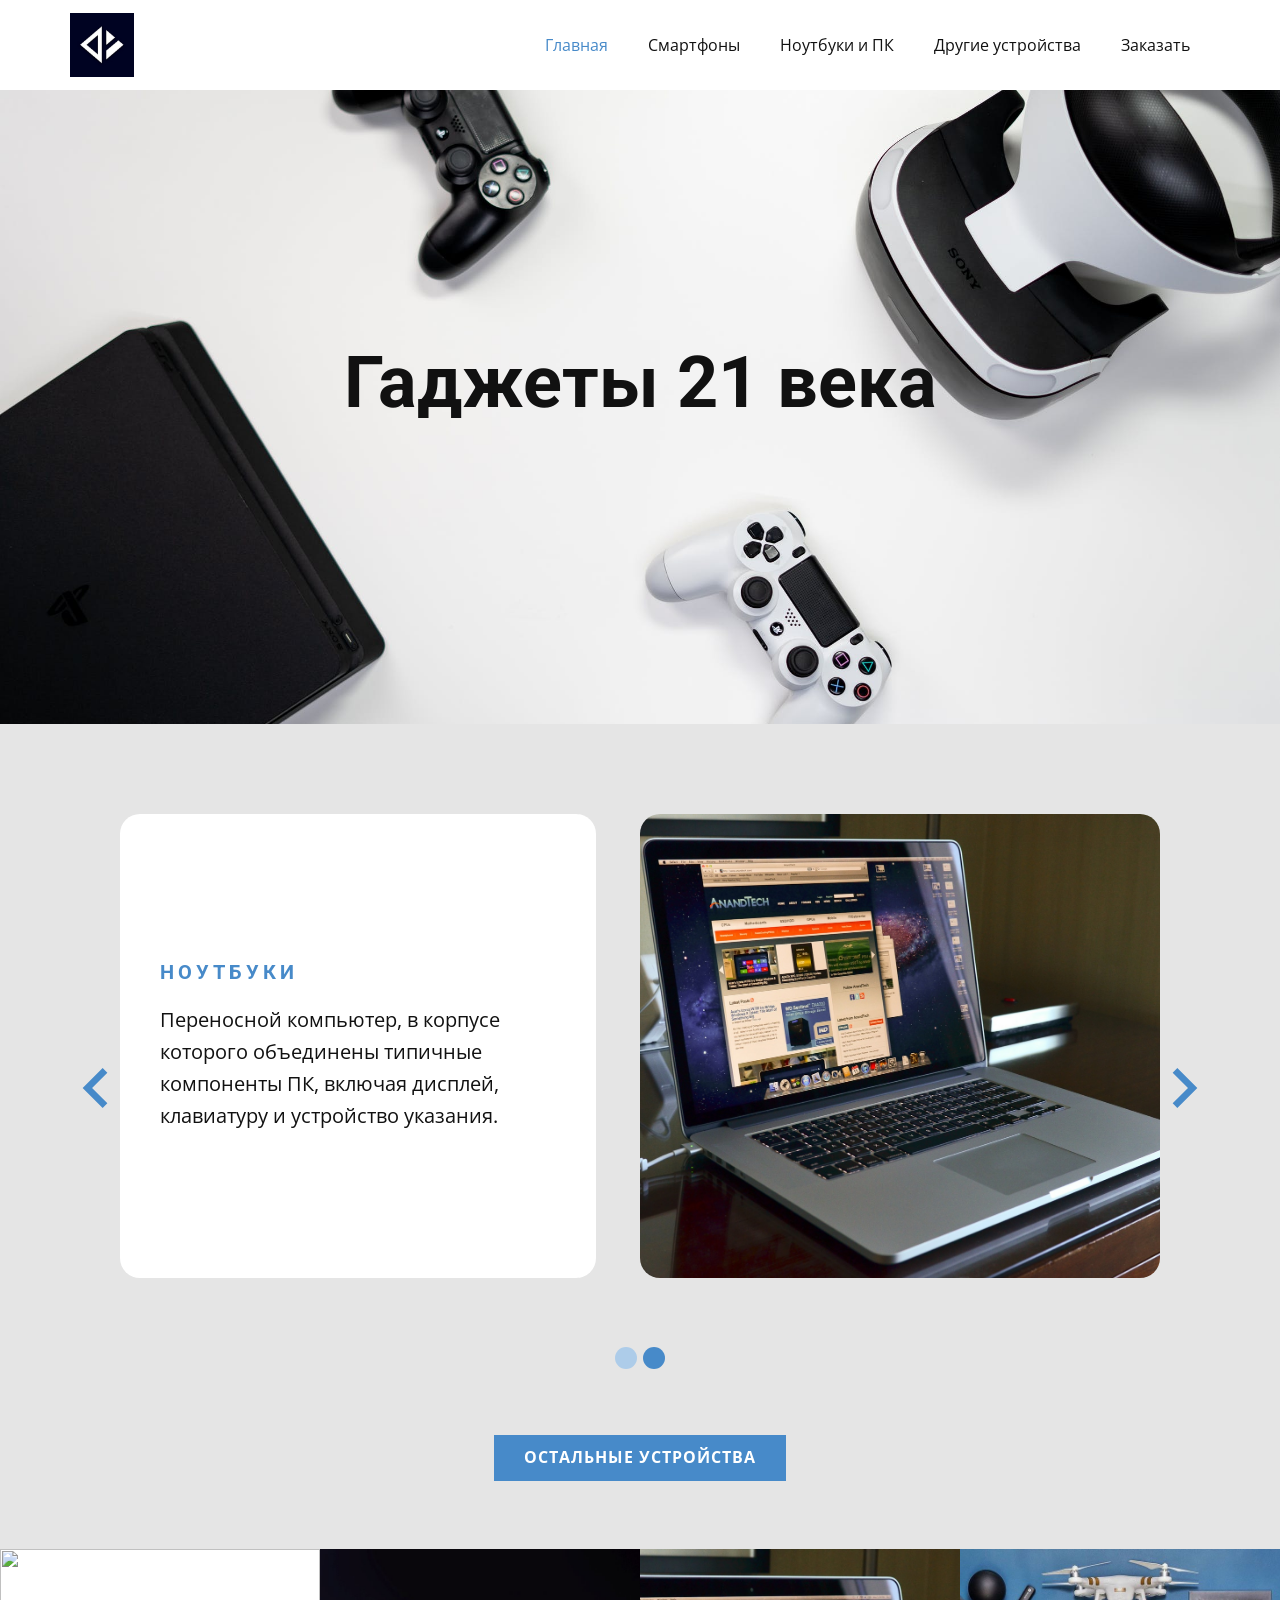
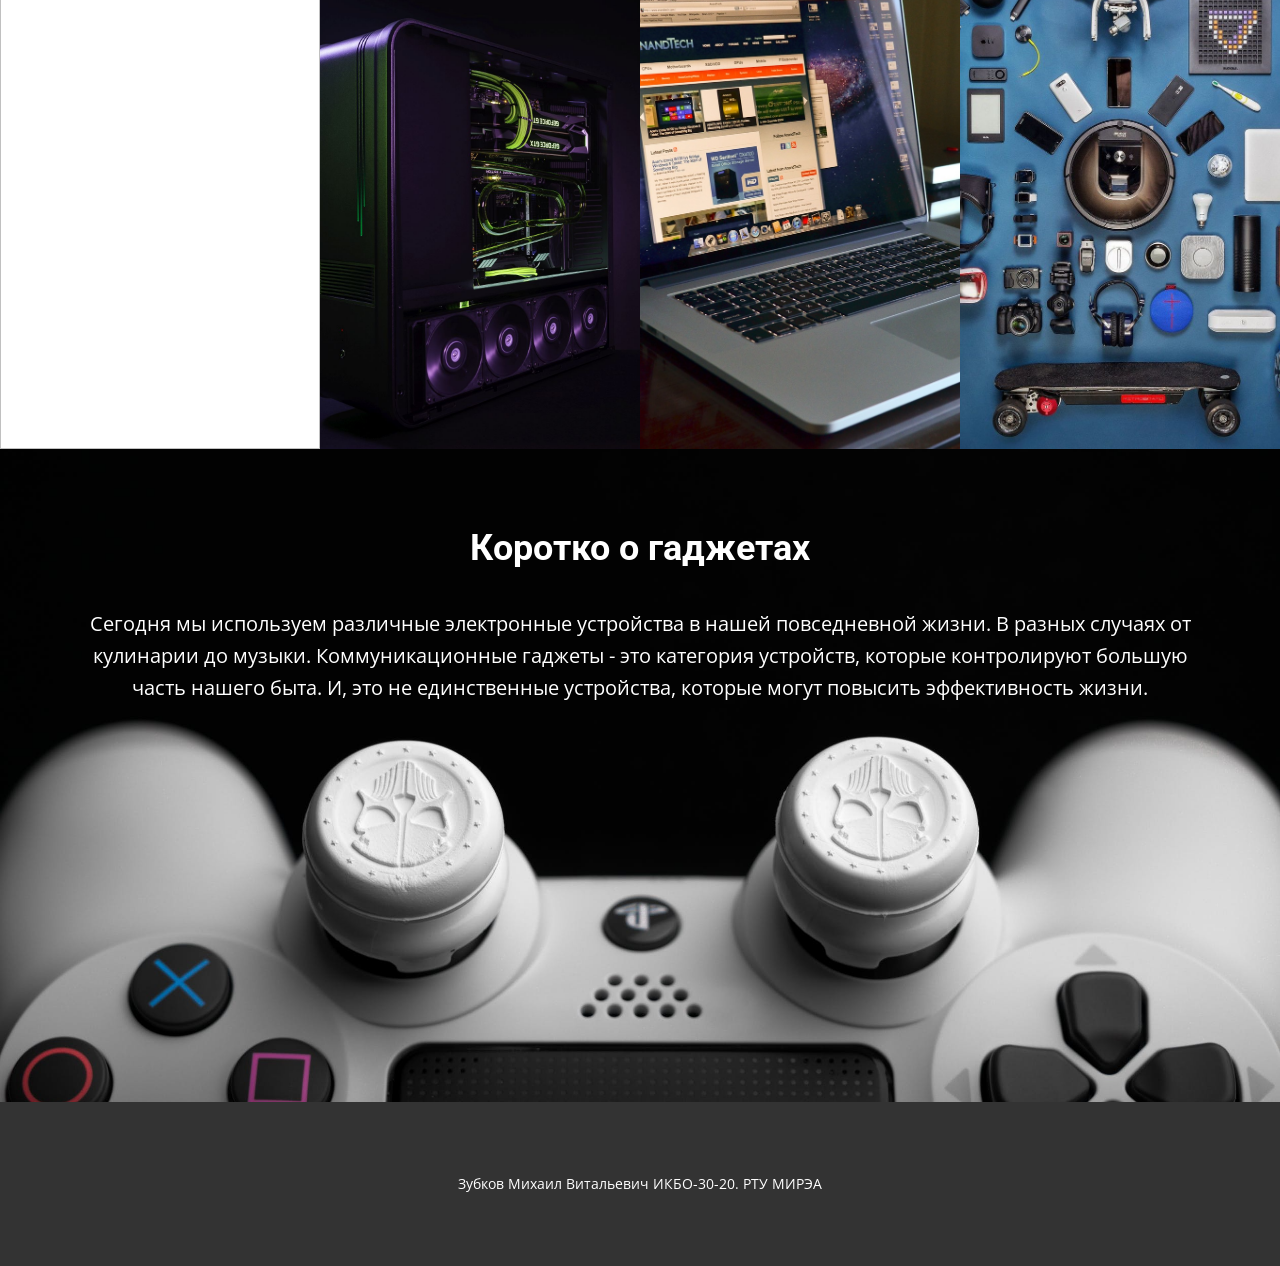
==== commit 5f7283c7: "Update Главная.html" ====
--- a/Главная.html
+++ b/Главная.html
@@ -26,7 +26,7 @@
     <meta property="og:type" content="website">
   </head>
   <body class="u-body"><header class="u-clearfix u-custom-color-1 u-header u-header" id="sec-bc69"><div class="u-clearfix u-sheet u-sheet-1">
-        <<a href="https://s1ngle0f.github.io/Site1" class="u-image u-logo u-image-1" data-image-width="200" data-image-height="200">
+        <a href="https://s1ngle0f.github.io/Site1" class="u-image u-logo u-image-1" data-image-width="200" data-image-height="200">
             <img src="images/MCTCVtNaCW6BbyiQyckxBPMwYhmwpcQS8bOUySHc8Q4OE2UVmwVtZSQzwDUkNX-sAagxTbqT9WUX7rdBka9RyM16.jpg" class="u-logo-image u-logo-image-1">
         </a>
         <nav class="u-menu u-menu-dropdown u-offcanvas u-menu-1">
@@ -177,4 +177,4 @@
         <p class="u-small-text u-text u-text-variant u-text-1">Зубков Михаил Витальевич ИКБО-30-20. РТУ МИРЭА</p>
       </div></footer>
   </body>
-</html>+</html>
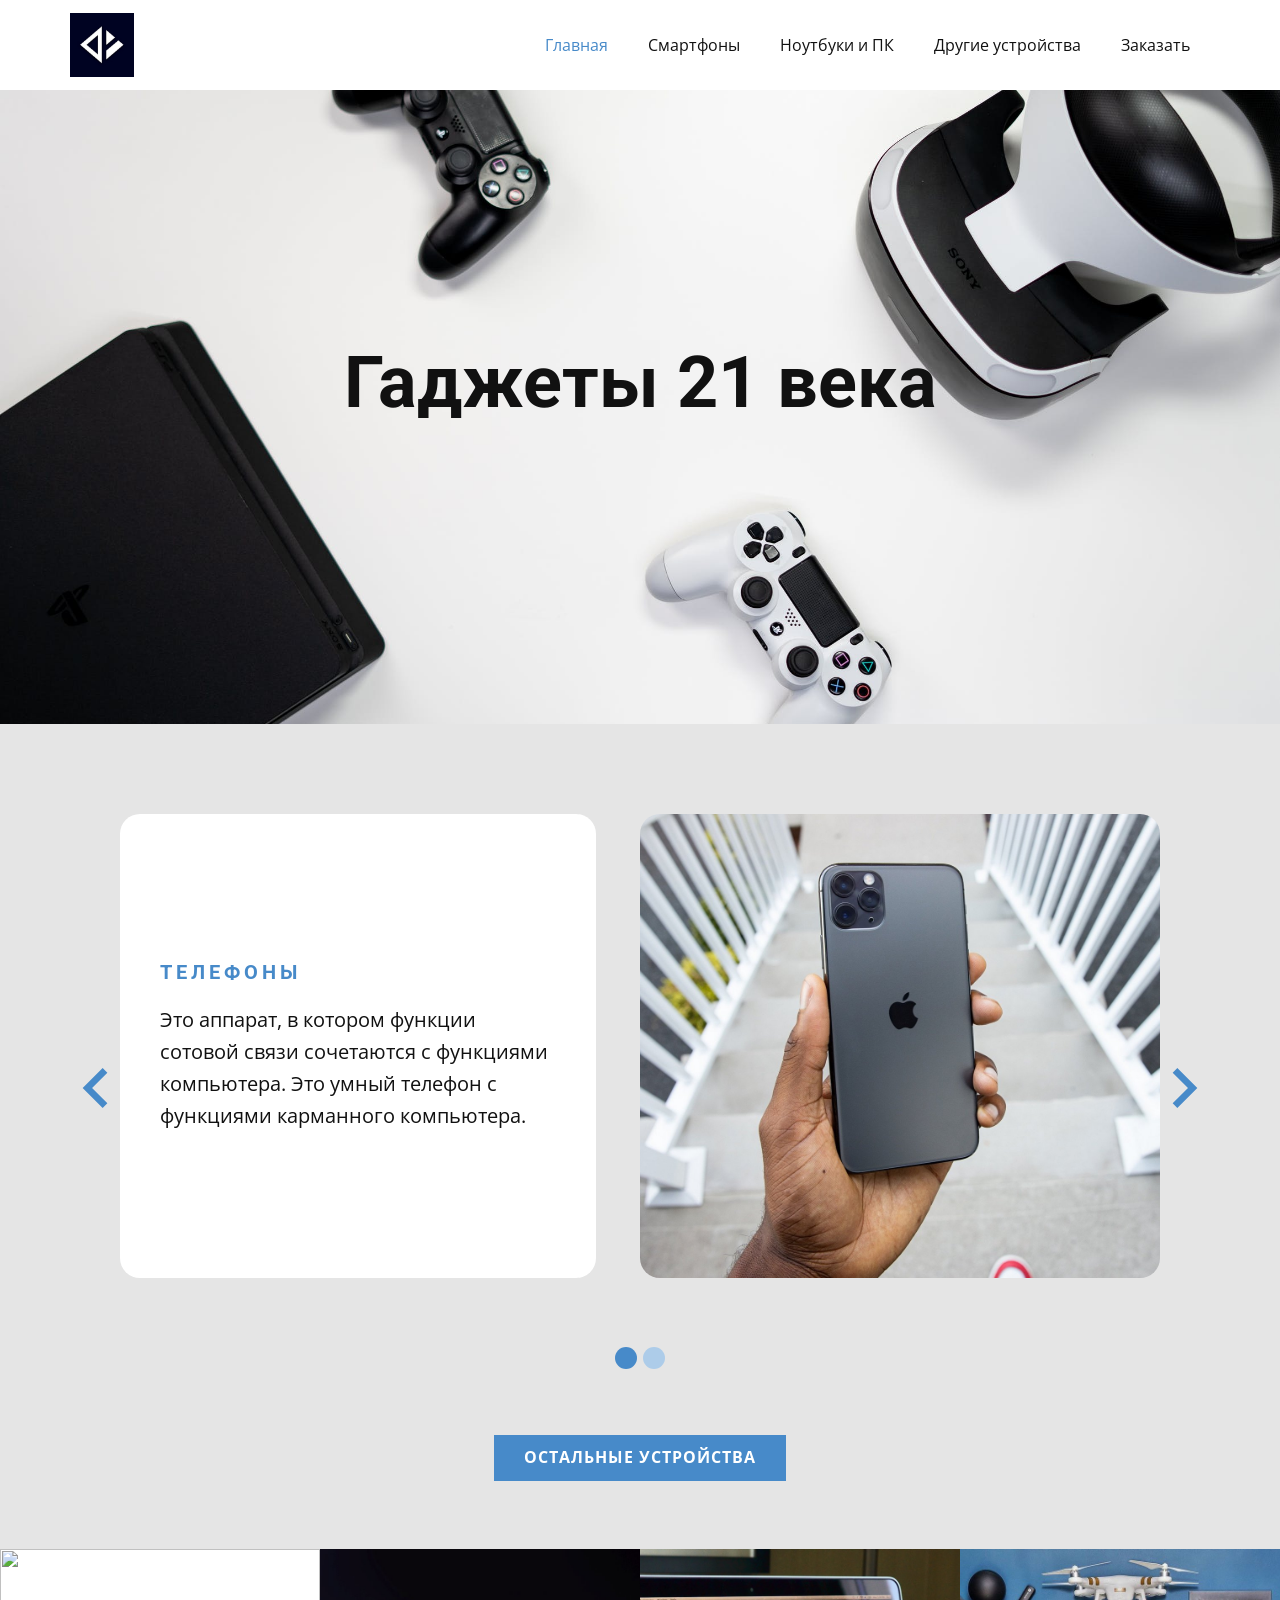
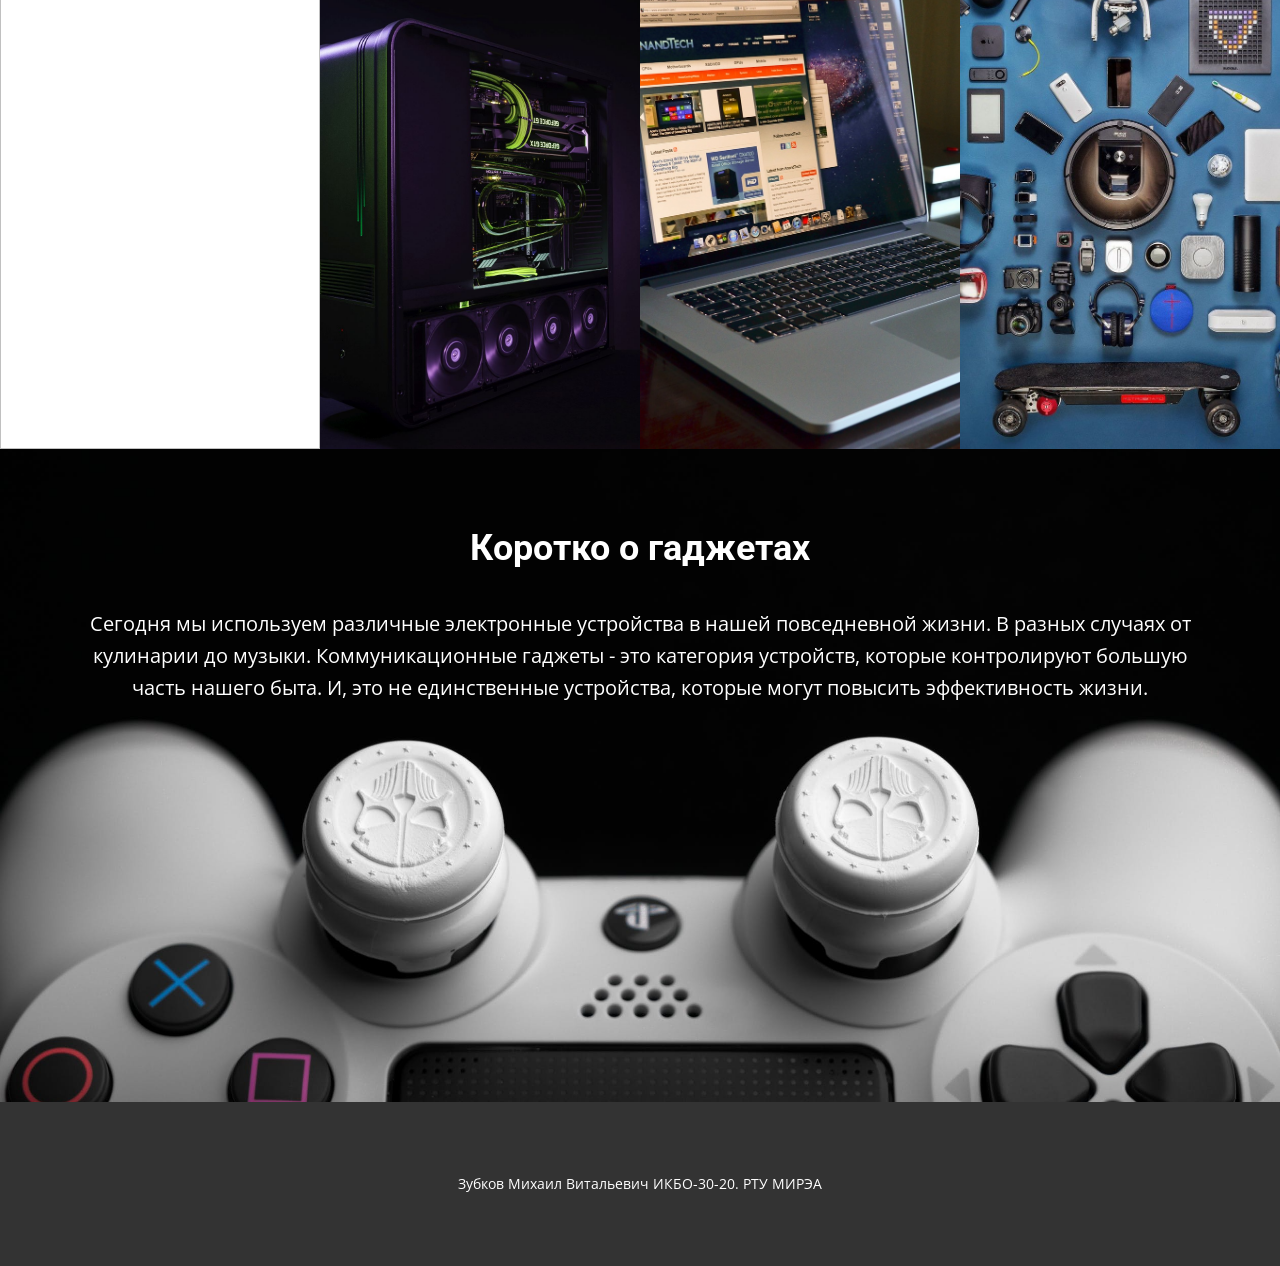
==== commit bc1282ae: "Fix 6" ====
--- a/Главная.html
+++ b/Главная.html
@@ -177,4 +177,4 @@
         <p class="u-small-text u-text u-text-variant u-text-1">Зубков Михаил Витальевич ИКБО-30-20. РТУ МИРЭА</p>
       </div></footer>
   </body>
-</html>
+</html>
